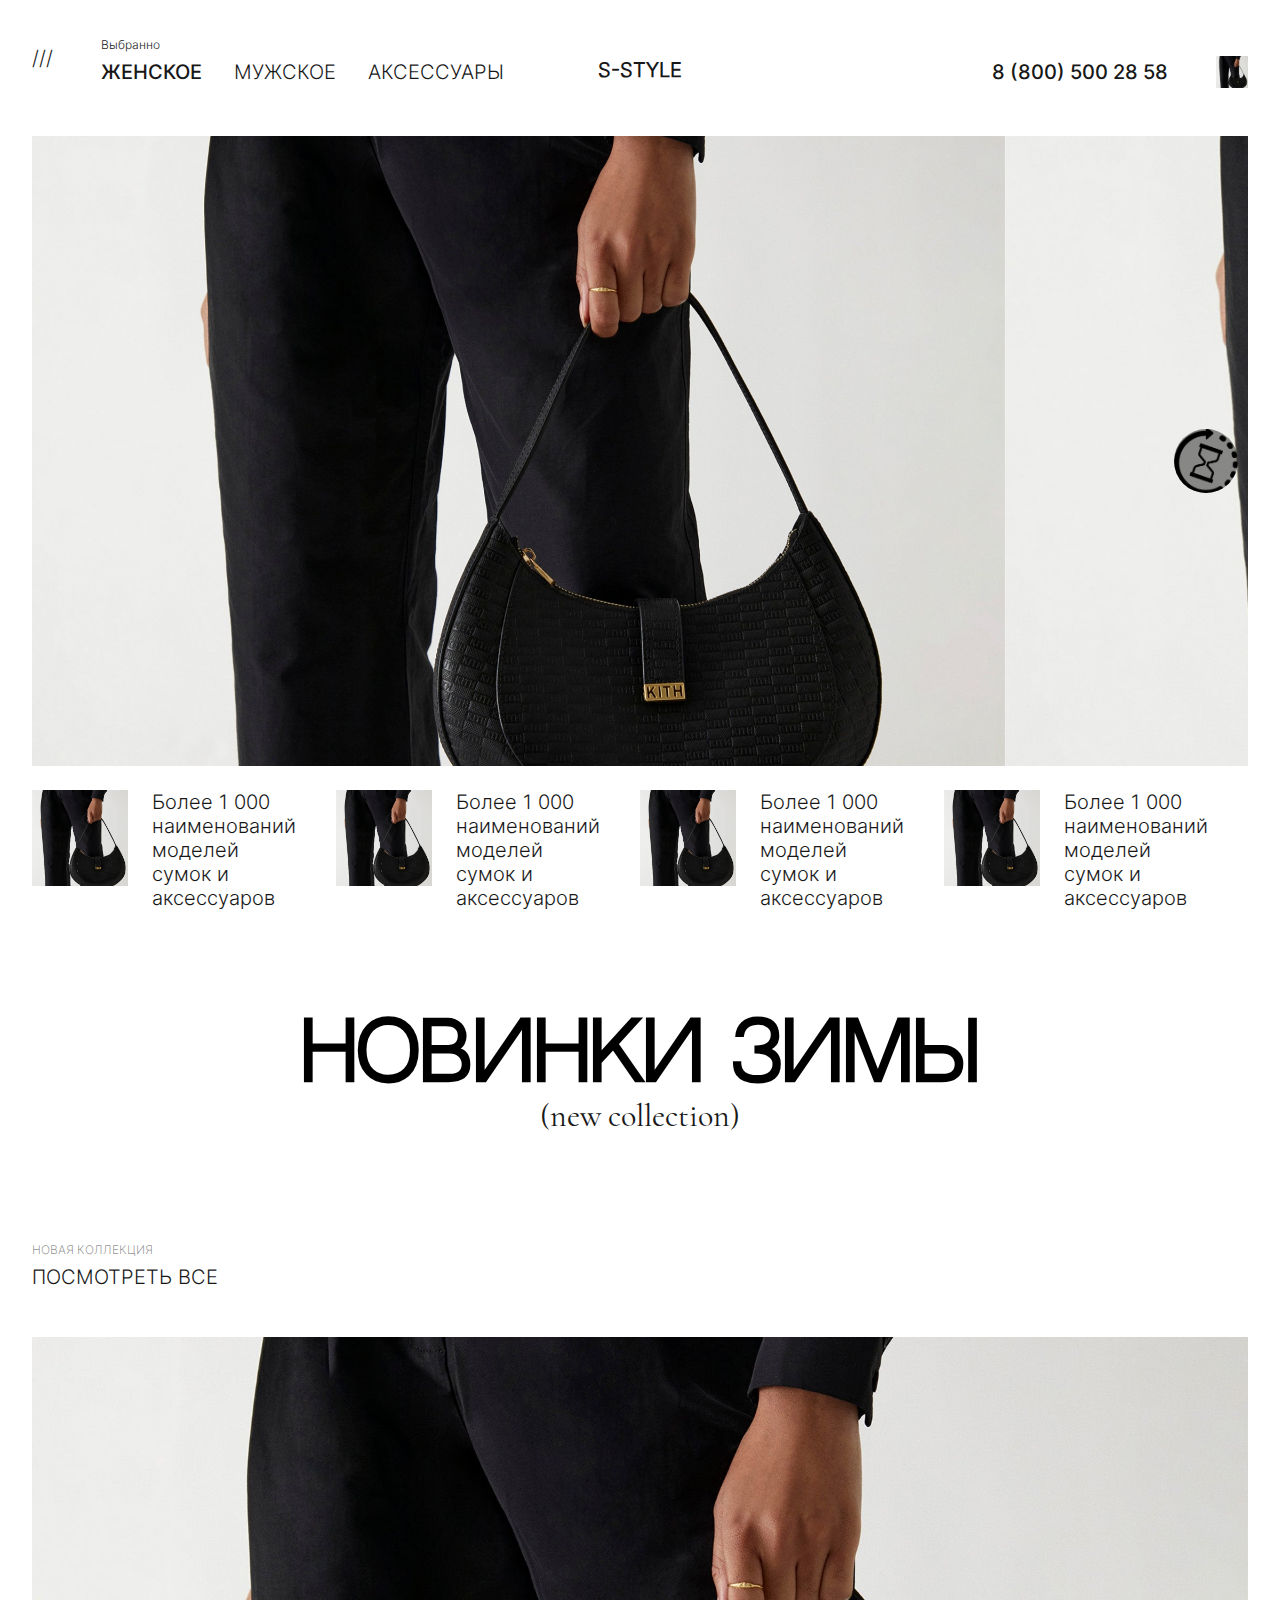
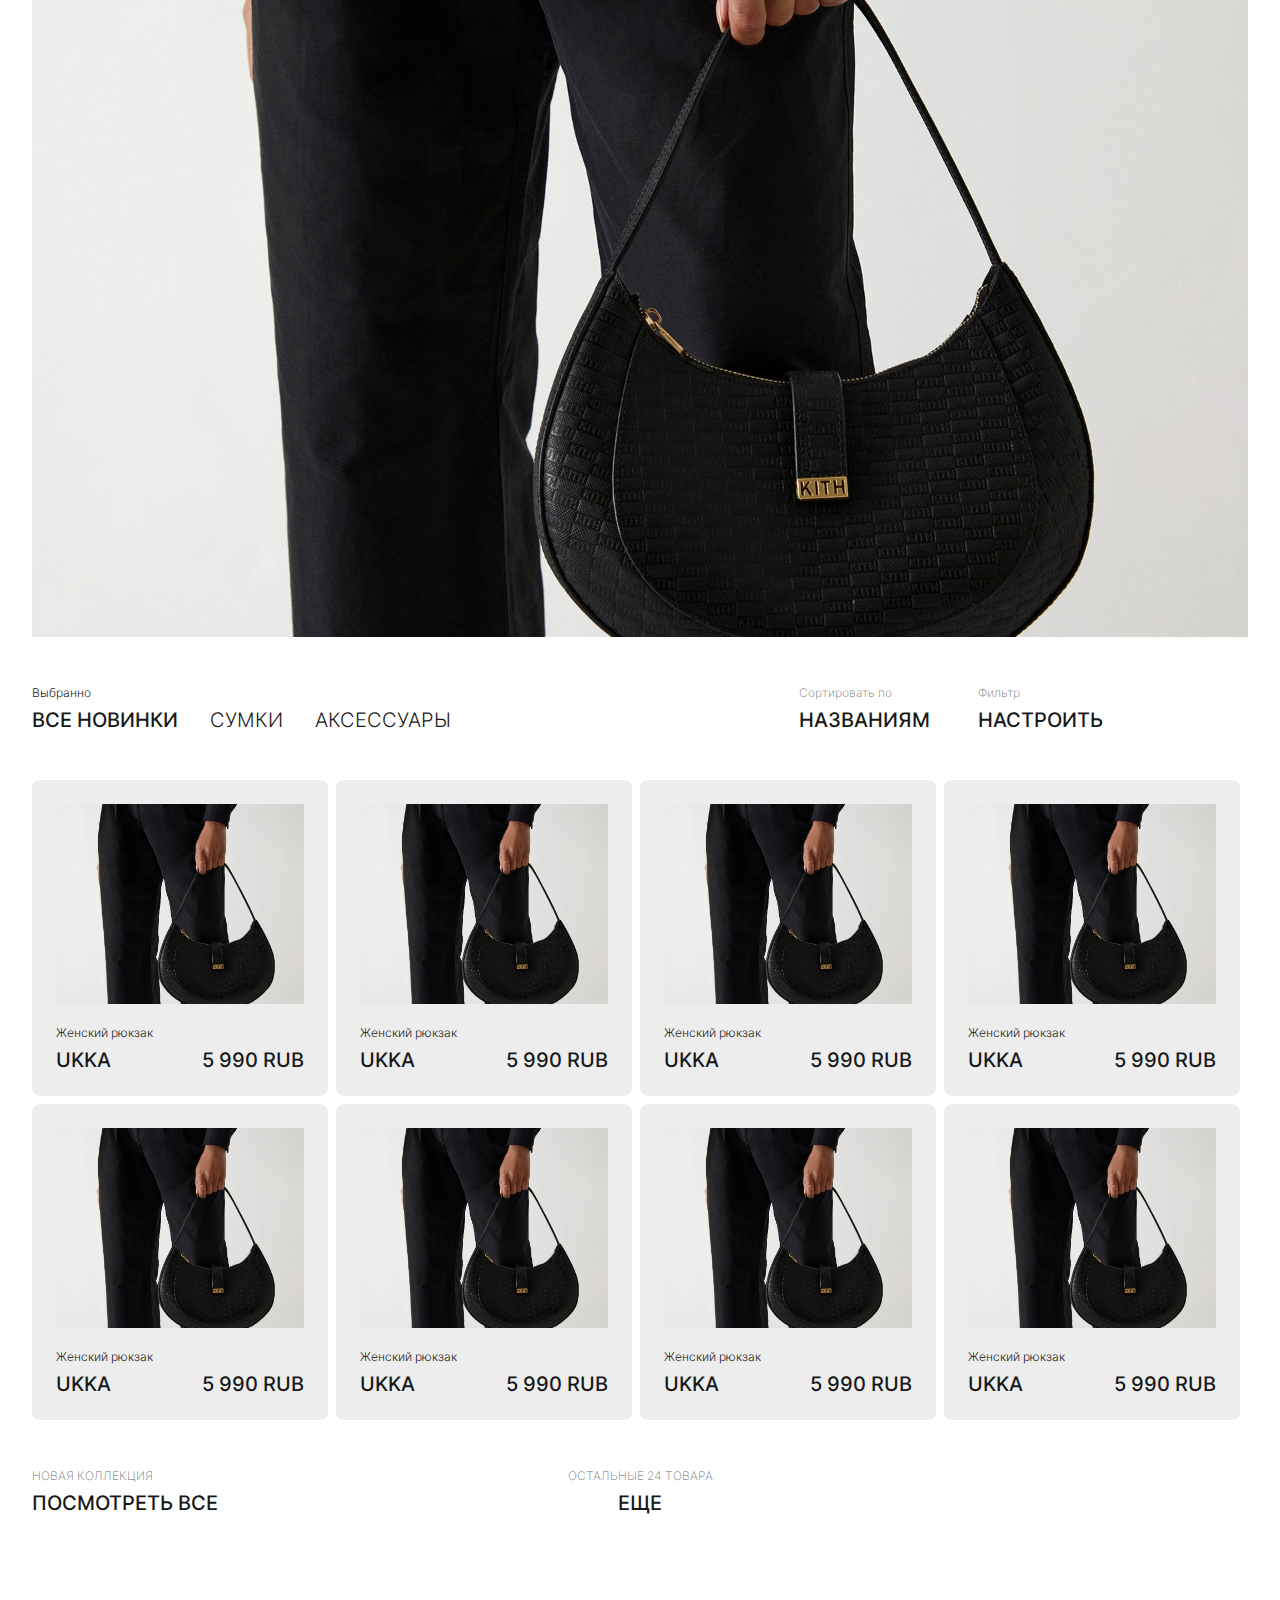
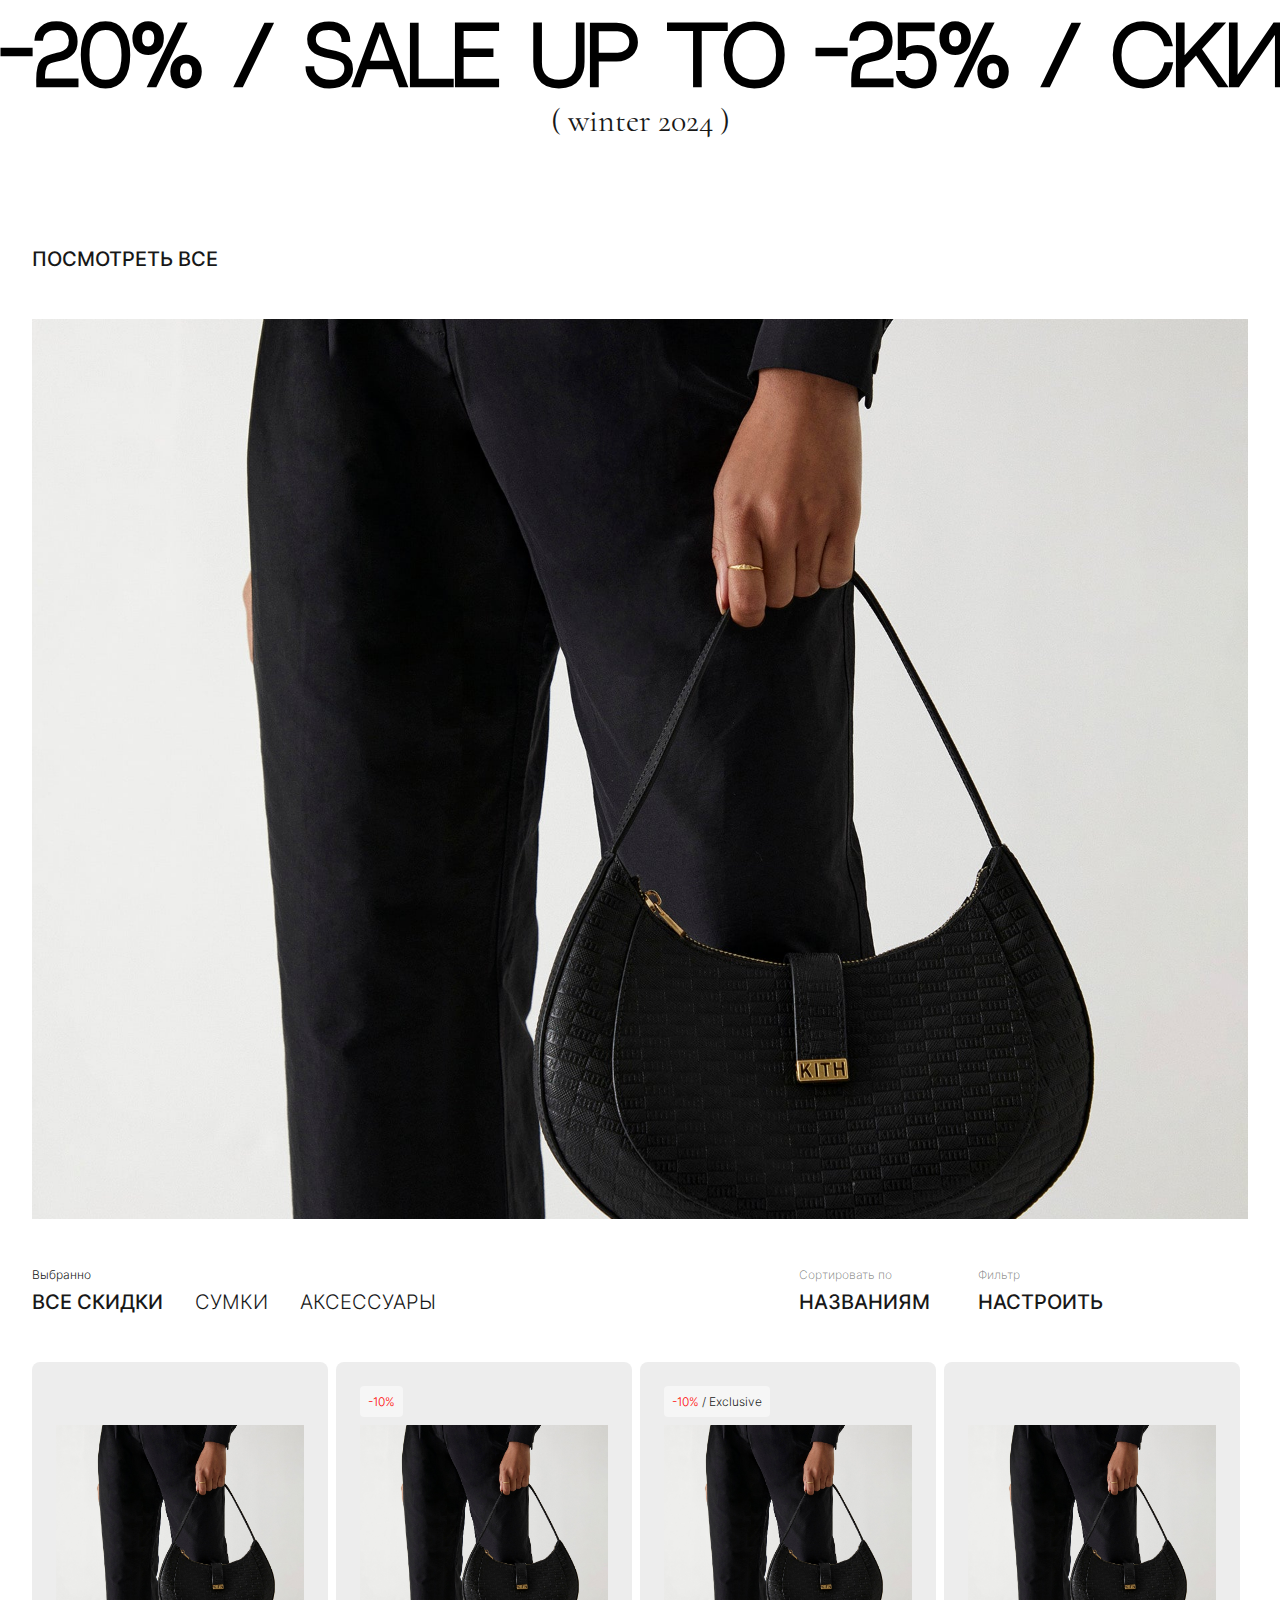
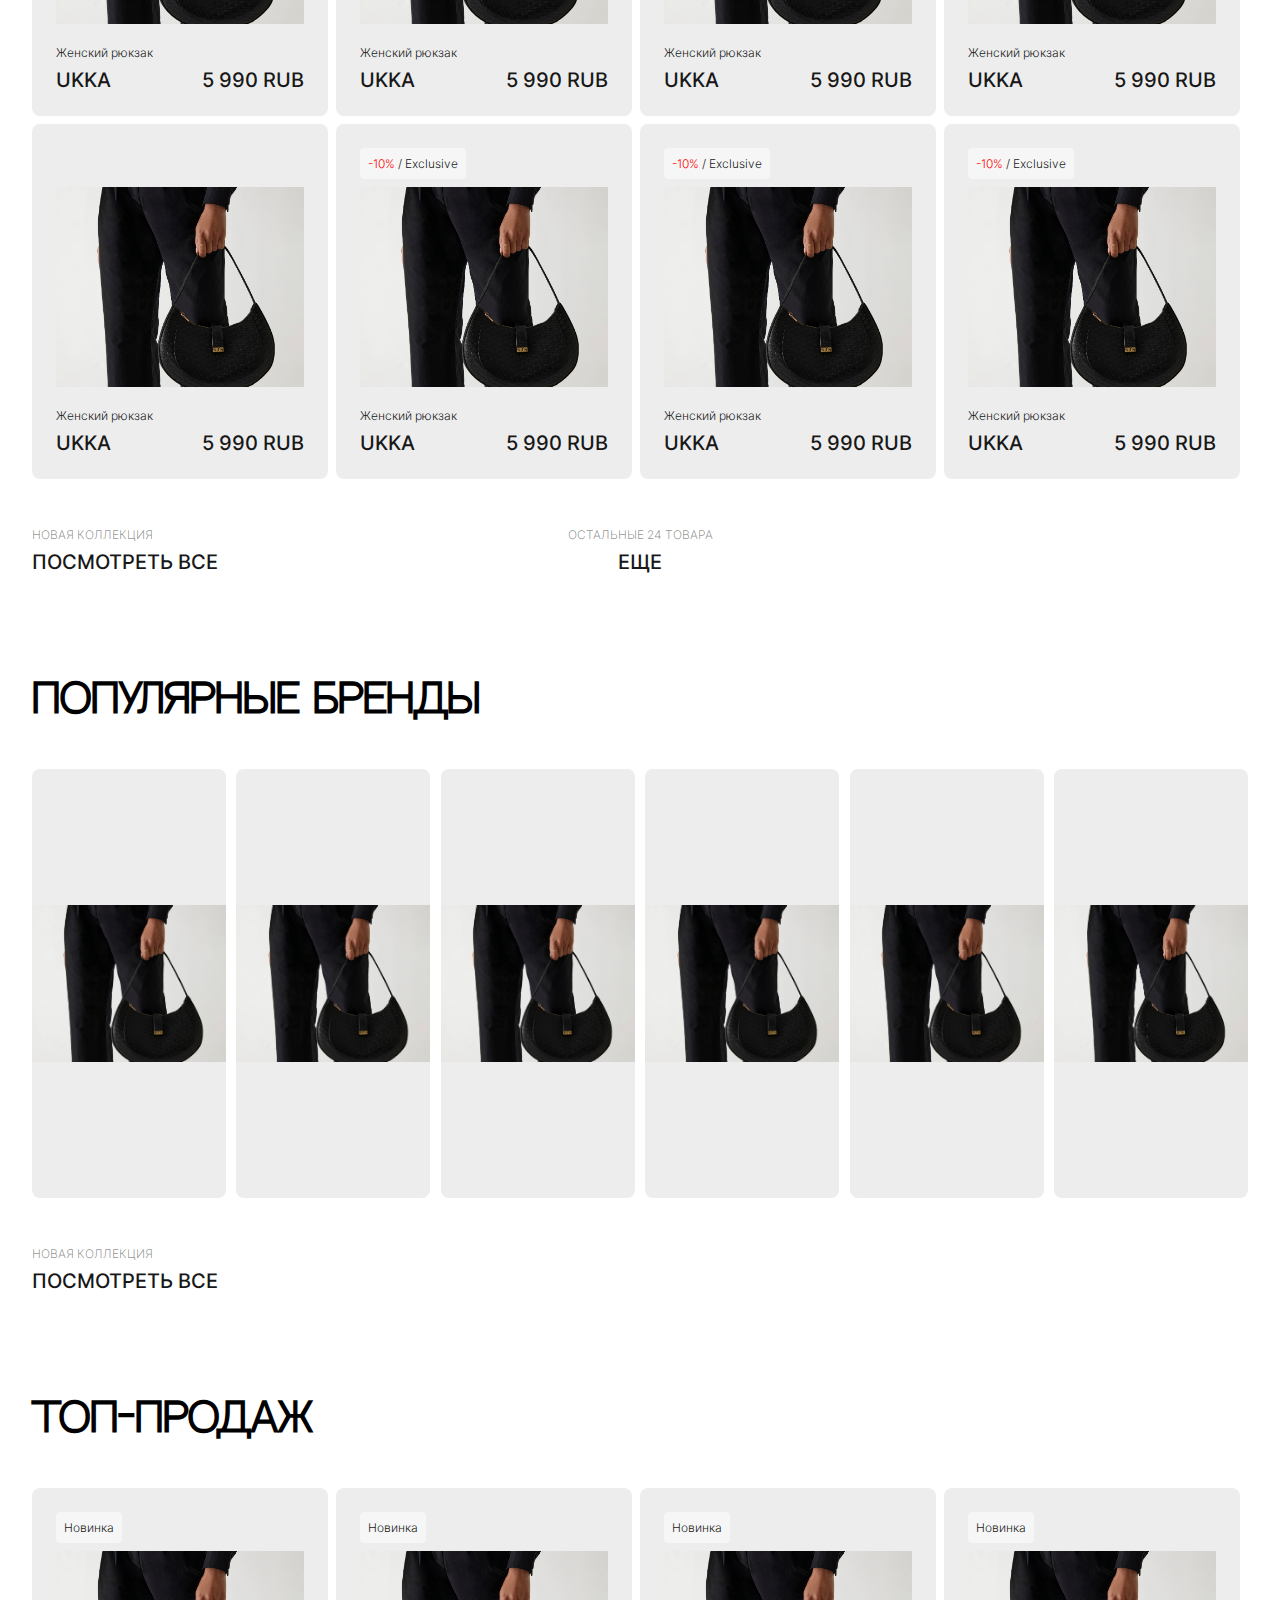
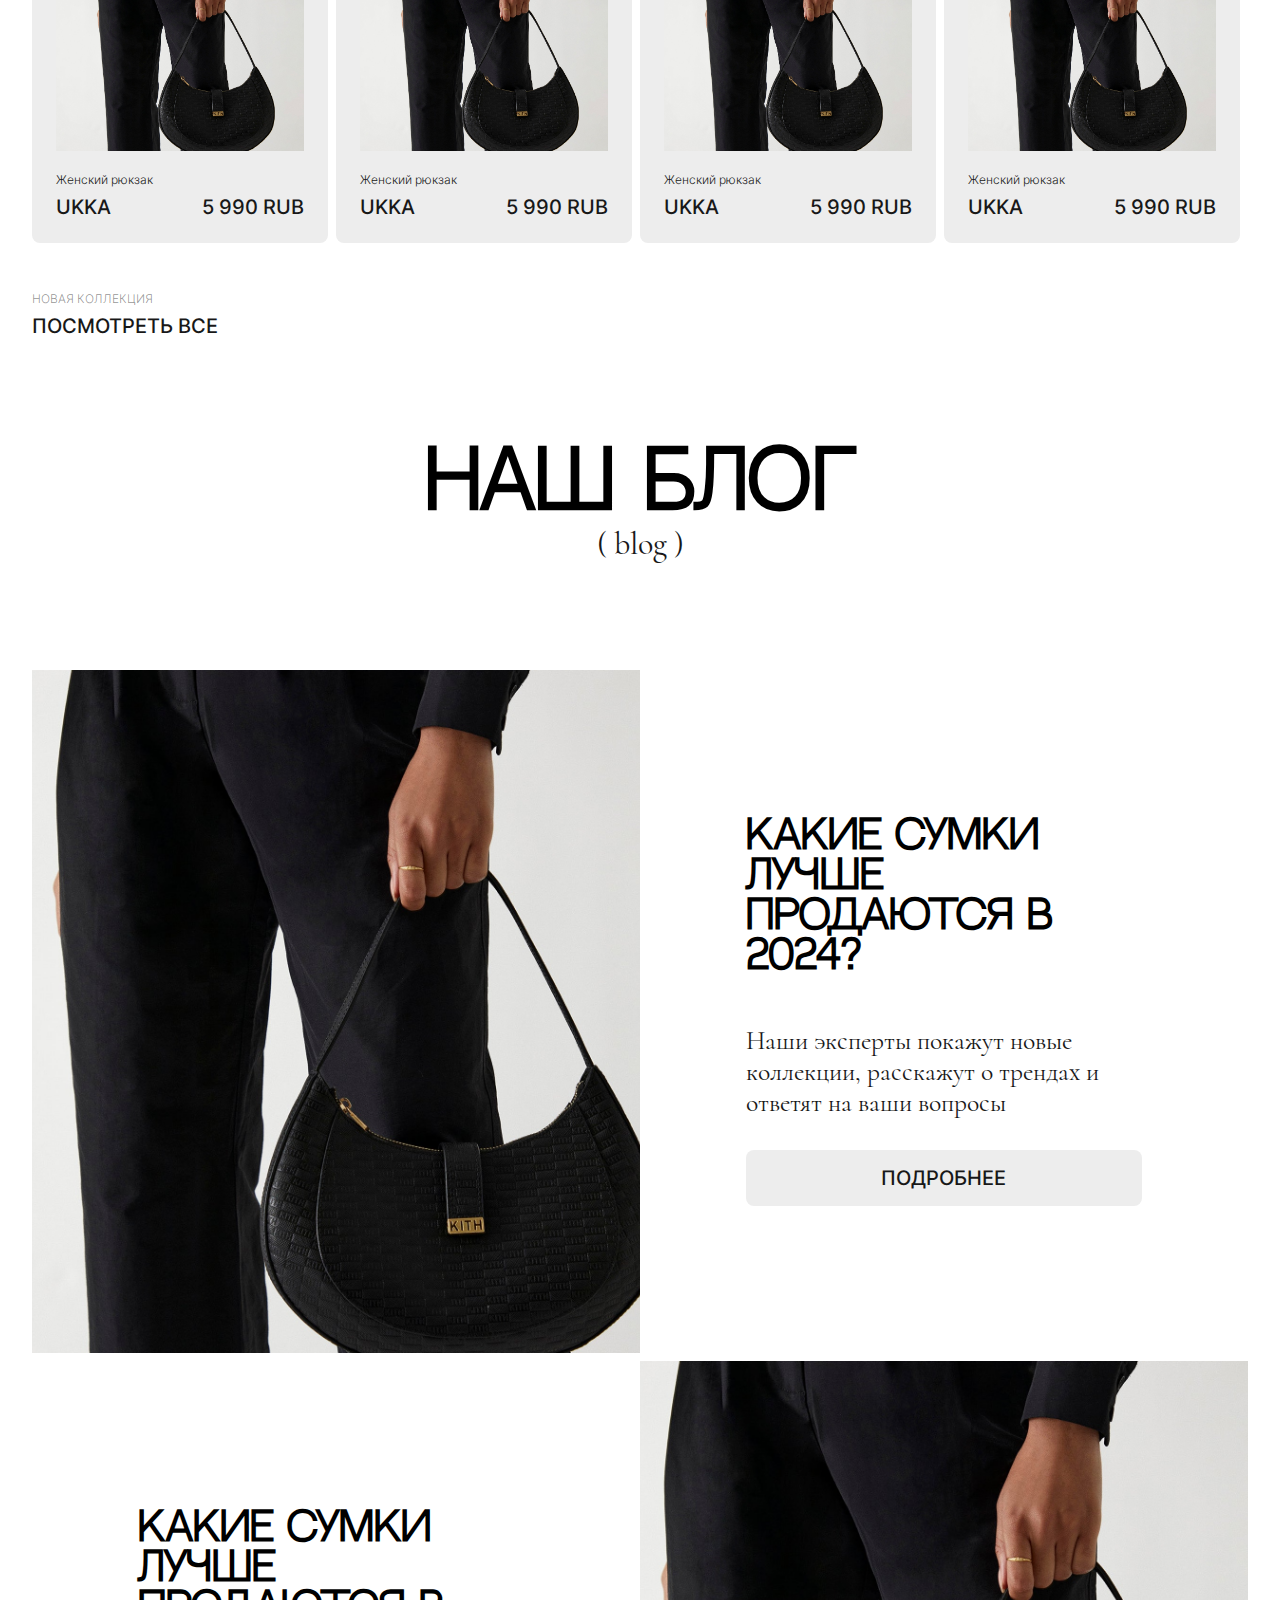
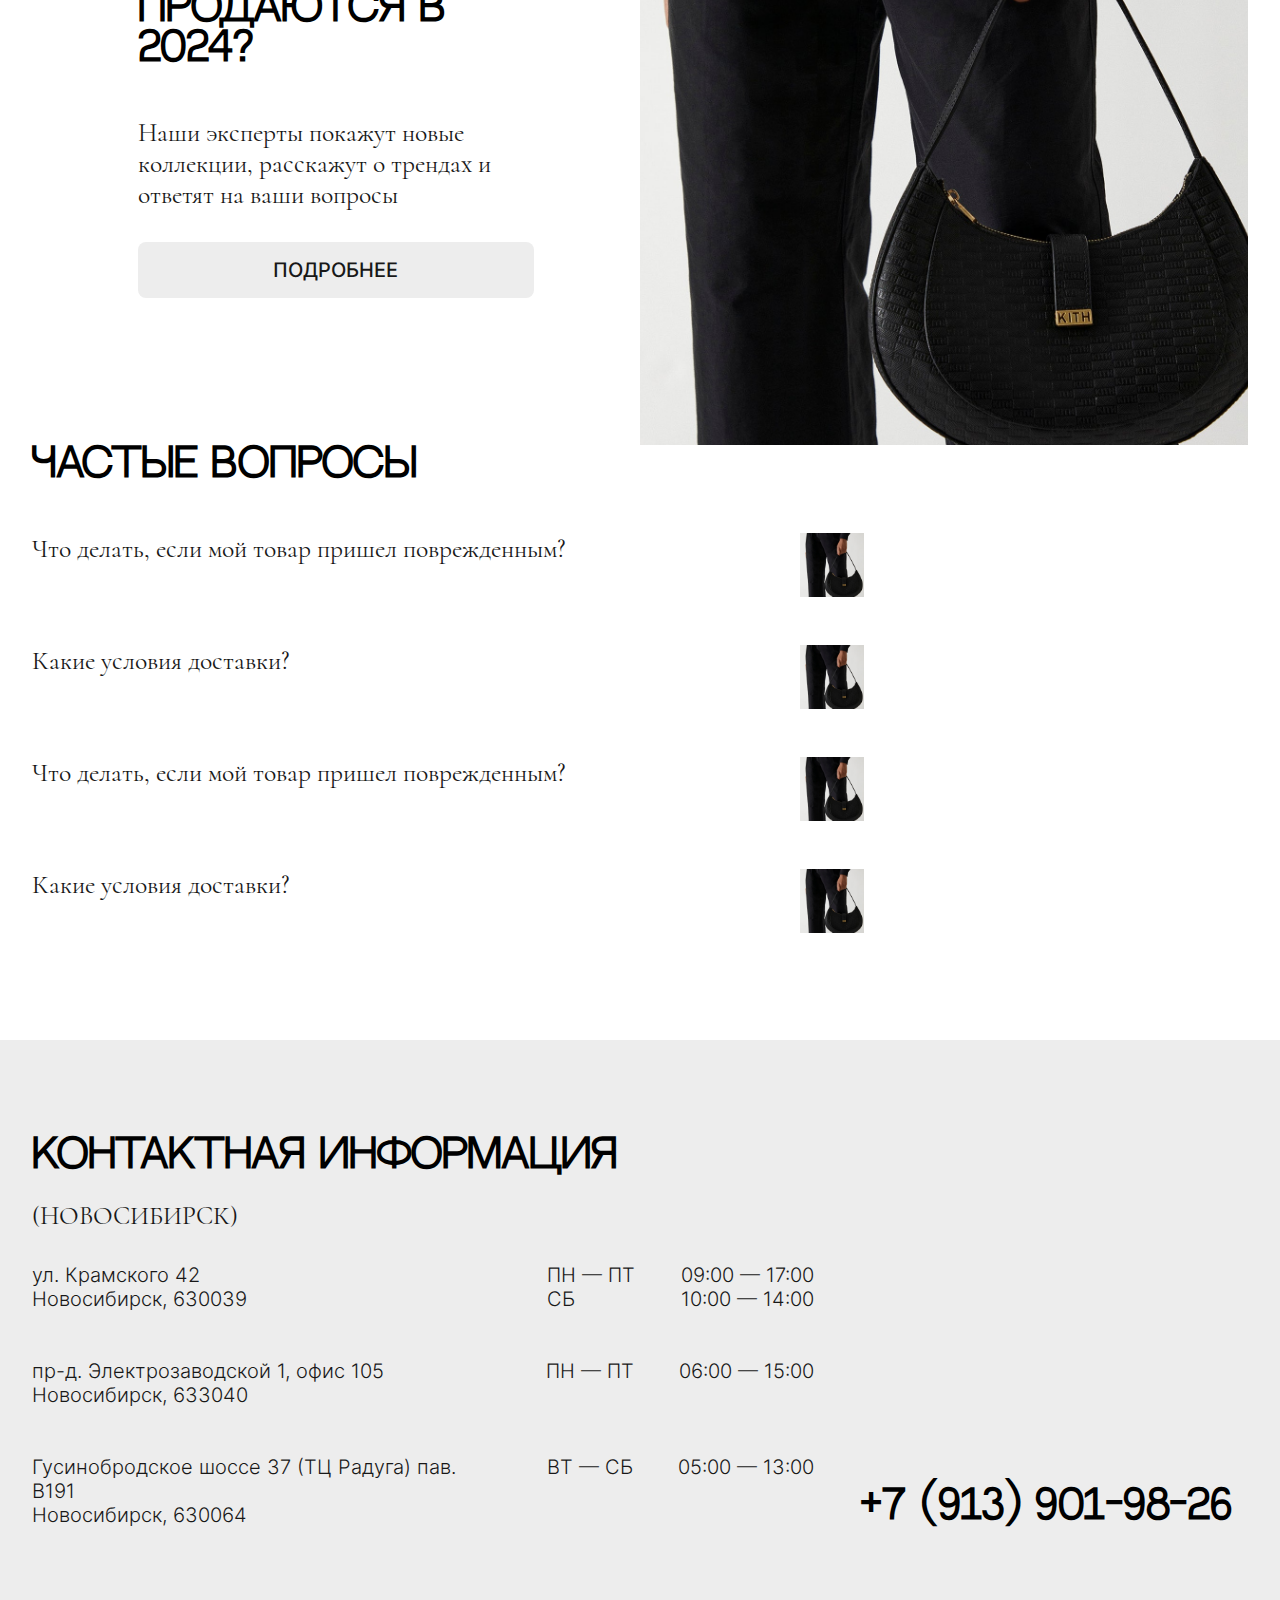
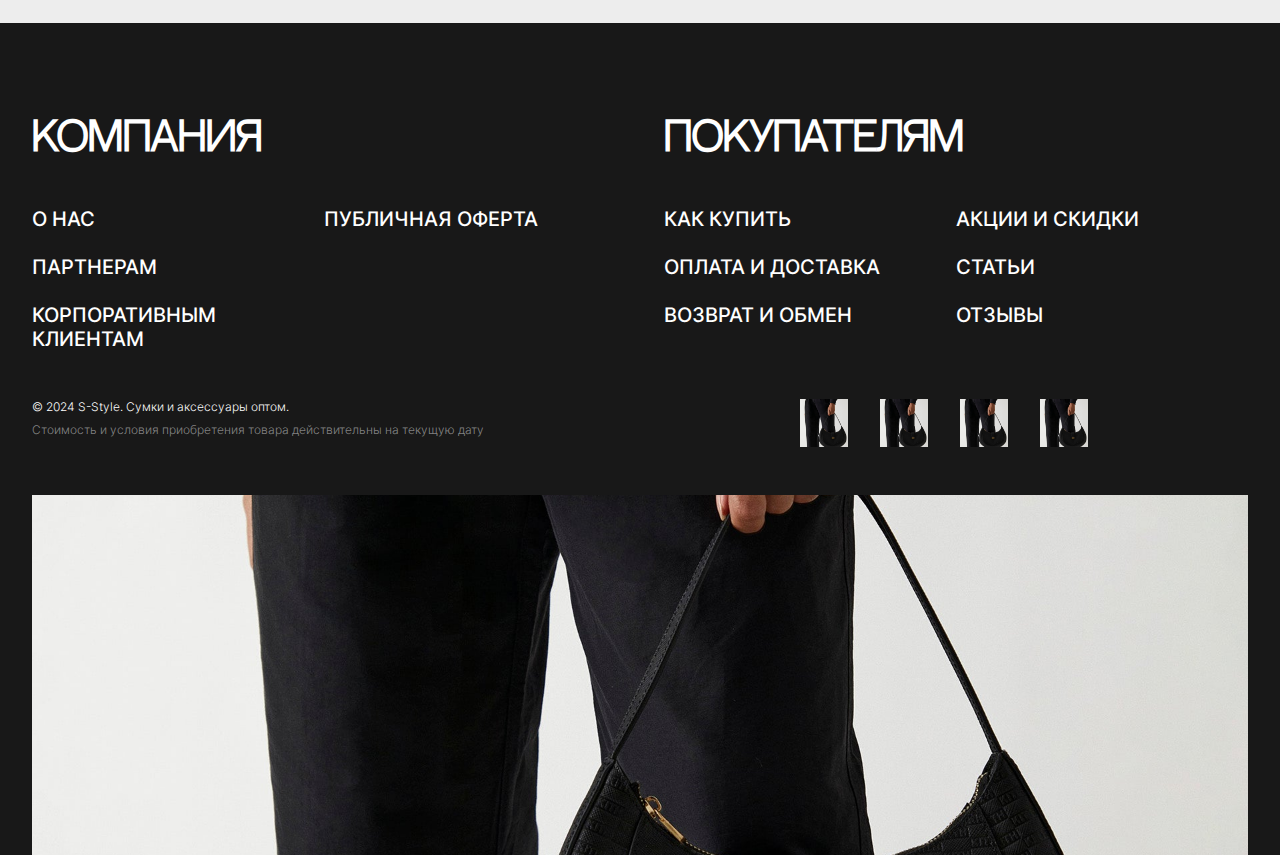
==== index.html @ 977e38b5 "иконка" ====
<!doctype html>
<html class="page">
    <head>
        <meta charset="utf-8" name="viewport" content="width=device-width, initial-scale=1"/>
        <title>S-style</title>
        <link rel="stylesheet" href="https://cdn.jsdelivr.net/npm/swiper@11/swiper-bundle.min.css" />
        <link rel="stylesheet" href="style.css" />
        <link rel="stylesheet" href="style1024.css" />
        <link rel="stylesheet" href="style960.css" />
        <link rel="stylesheet" href="style480.css" />

        <script src="https://cdn.jsdelivr.net/npm/swiper@11/swiper-bundle.min.js"></script>
      
    </head>
    <body>
        <header class="wrapper content"> 
            <div class="flex row-flex header">
                <div class="flex row-flex header-left-box">
                    <div class="flex burger">
                        <p>///</p><!--БУРГЕР-->
                    </div>

                    <ul class="flex row-flex header-nav-box">
                        <li class="flex column-flex header-nav-item ">
                            <p class="special-text">Выбранно</p>
                            <p class="bold-txt">ЖЕНСКОЕ</p>
                        </li>
                        <li class="flex column-flex header-nav-item">
                            <p class="special-text"></p>
                            <p>МУЖСКОЕ</p>
                        </li>
                        <li class="flex column-flex header-nav-item">
                            <p class="special-text"></p>
                            <p>АКСЕССУАРЫ</p>
                        </li>
                    </ul>
                </div>

                <p class="logo-header">S-STYLE</p>
                
                <div class="flex row-flex header-right-box">
                    <a href="#" class="bold-txt">8 (800) 500 28 58</a>
                    <div class="header-search-icon"><img src="img/img.png"></div>
                </div>

                <ul class="flex row-flex header-nav-box-mobile mobile">
                    <li class="flex column-flex header-nav-item-mobile">
                        <p class="special-text">Выбранно</p>
                        <p class="bold-txt">ЖЕНСКОЕ</p>
                    </li>
                    <li class="flex column-flex header-nav-item-mobile">
                        <p class="special-text"></p>
                        <p>МУЖСКОЕ</p>
                    </li>
                    <li class="flex column-flex header-nav-item-mobile">
                        <p class="special-text"></p>
                        <p>АКСЕССУАРЫ</p>
                    </li>
                </ul>
            
            </div>
        </header>

        <main class="wrapper">
            <!--начало секция со свайпером на главной-->
            <section>
                <div class="flex column-flex content">
                    <div class="swiper-main swiper mySwiper">
                        <div class="swiper-wrapper">
                            <div class="swiper-slide"><img src="img/img.png"></div>
                            <div class="swiper-slide"><img src="img/img.png"></div>
                            <div class="swiper-slide"><img src="img/img.png"></div>
                        </div>
                        <div class="swiper-button-next"><img src="img/icon.png"></div>
                        <div class="swiper-button-prev"><img src="img/icon.png"></div>
                    </div>
                    <script src="https://cdn.jsdelivr.net/npm/swiper@11/swiper-bundle.min.js"></script>
                    <script>
                        var swiper = new Swiper(".mySwiper", {
                          navigation: {
                            nextEl: ".swiper-button-next",
                            prevEl: ".swiper-button-prev",
                          },
                        });
                      </script>

                    <ul class="flex row-flex advantage-box">
                        <li class="flex row-flex advantage-item">
                            <div class="advantage-img"><img src="img/img.png"></div>
                            <p>Более 1 000 наименований моделей сумок и аксессуаров</p>
                        </li>
                        <li class="flex row-flex advantage-item">
                            <div class="advantage-img"><img src="img/img.png"></div>
                            <p>Более 1 000 наименований моделей сумок и аксессуаров</p>
                        </li>
                        <li class="flex row-flex advantage-item">
                            <div class="advantage-img"><img src="img/img.png"></div>
                            <p>Более 1 000 наименований моделей сумок и аксессуаров</p>
                        </li>
                        <li class="flex row-flex advantage-item">
                            <div class="advantage-img"><img src="img/img.png"></div>
                            <p>Более 1 000 наименований моделей сумок и аксессуаров</p>
                        </li>
                    </ul>
                </div>
            </section>
            <!--конец секция со свайпером на главной-->   

            <!--начало ЗАГАЛОВОК-->   
            <section>
                <div class="flex column-flex title content">
                    <h1>НОВИНКИ ЗИМЫ</h1>
                    <p class="sub-h1">(new collection)</p>
                </div>
            </section>
            <!--конец ЗАГАЛОВОК-->   

            <!--начало Каталог главная-->   
            <section>
                <div class="flex column-flex content">
                    <div class="flex column-flex catalog-big-image-box">
                        <div class="flex column-flex">
                            <p class="special-text gray-txt">НОВАЯ КОЛЛЕКЦИЯ</p>
                            <p>ПОСМОТРЕТЬ ВСЕ</p>
                        </div>
                        <div class="catalog-big-image"><img src="img/img.png"></div>
                    </div>

                    <div class="flex row-flex catalog-filter-box">
                        <ul class="flex row-flex catalog-filter-left-box">
                            <li class="flex column-flex catalog-filter-item">
                                <p class="special-text">Выбранно</p>
                                <p class="bold-txt">ВСЕ НОВИНКИ</p>
                            </li>
                            <li class="flex column-flex catalog-filter-item">
                                <p class="special-text"></p>
                                <p>СУМКИ</p>
                            </li>
                            <li class="flex column-flex catalog-filter-item">
                                <p class="special-text"></p>
                                <p>АКСЕССУАРЫ</p>
                            </li>
                        </ul>

                        <ul class="flex row-flex catalog-filter-right-box">
                            <li class="flex column-flex catalog-filter-item">
                                <p class="special-text gray-txt">Сортировать по</p>
                                <p class="bold-txt">НАЗВАНИЯМ</p>
                            </li>
                            <li class="flex column-flex catalog-filter-item">
                                <p class="special-text gray-txt">Фильтр</p>
                                <p class="bold-txt">НАСТРОИТЬ</p>
                            </li>
                        </ul>
                    </div>
                
                    <ul class="flex row-flex product-box">
                        <li class="flex column-flex product-item">
                            <div class="product-img"><img src="img/img.png"></div>
                            <p class="special-text">Женский рюкзак</p>
                            <div class="flex row-flex product-name-price">
                                <p class="bold-txt">UKKA</p>
                                <p class="bold-txt">5 990 RUB</p>
                            </div>
                        </li>
                        <li class="flex column-flex product-item">
                            <div class="product-img"><img src="img/img.png"></div>
                            <p class="special-text">Женский рюкзак</p>
                            <div class="flex row-flex product-name-price">
                                <p class="bold-txt">UKKA</p>
                                <p class="bold-txt">5 990 RUB</p>
                            </div>
                        </li>
                        <li class="flex column-flex product-item">
                            <div class="product-img"><img src="img/img.png"></div>
                            <p class="special-text">Женский рюкзак</p>
                            <div class="flex row-flex product-name-price">
                                <p class="bold-txt">UKKA</p>
                                <p class="bold-txt">5 990 RUB</p>
                            </div>
                        </li>
                        <li class="flex column-flex product-item">
                            <div class="product-img"><img src="img/img.png"></div>
                            <p class="special-text">Женский рюкзак</p>
                            <div class="flex row-flex product-name-price">
                                <p class="bold-txt">UKKA</p>
                                <p class="bold-txt">5 990 RUB</p>
                            </div>
                        </li>
                        <li class="flex column-flex product-item">
                            <div class="product-img"><img src="img/img.png"></div>
                            <p class="special-text">Женский рюкзак</p>
                            <div class="flex row-flex product-name-price">
                                <p class="bold-txt">UKKA</p>
                                <p class="bold-txt">5 990 RUB</p>
                            </div>
                        </li>
                        <li class="flex column-flex product-item">
                            <div class="product-img"><img src="img/img.png"></div>
                            <p class="special-text">Женский рюкзак</p>
                            <div class="flex row-flex product-name-price">
                                <p class="bold-txt">UKKA</p>
                                <p class="bold-txt">5 990 RUB</p>
                            </div>
                        </li>
                        <li class="flex column-flex product-item">
                            <div class="product-img"><img src="img/img.png"></div>
                            <p class="special-text">Женский рюкзак</p>
                            <div class="flex row-flex product-name-price">
                                <p class="bold-txt">UKKA</p>
                                <p class="bold-txt">5 990 RUB</p>
                            </div>
                        </li>
                        <li class="flex column-flex product-item">
                            <div class="product-img"><img src="img/img.png"></div>
                            <p class="special-text">Женский рюкзак</p>
                            <div class="flex row-flex product-name-price">
                                <p class="bold-txt">UKKA</p>
                                <p class="bold-txt">5 990 RUB</p>
                            </div>
                        </li>
                    </ul>
                    
                    <div class="flex row-flex product-add-box">
                        <div class="flex column-flex">
                            <p class="special-text gray-txt">НОВАЯ КОЛЛЕКЦИЯ</p>
                            <p class="bold-txt">ПОСМОТРЕТЬ ВСЕ</p>
                        </div>

                        <div class="flex column-flex product-add-center">
                            <p class="special-text gray-txt">ОСТАЛЬНЫЕ 24 ТОВАРА</p>
                            <p class="bold-txt">ЕЩЕ</p>
                        </div>
                    </div>
                </div>
            </section>
            <!--конец Каталог главная-->   

            <!--начало Бегущая строка-->   
            <section>     
                <div class="title content">
                    <h1 class="run-line">-20% / Sale up to <span>-25% <span>/ Скидки-20% </h1>
                    <p class="sub-h1">( winter 2024 )</p>
                </div>
            </section>
            <!--конец Бегущая строка-->   

            <!--начало Каталог главная второй-->   
            <section>
                <div class="flex column-flex content">
                    <div class="flex column-flex catalog-big-image-box">
                        <p class="bold-txt">ПОСМОТРЕТЬ ВСЕ</p>
                        <div class="catalog-big-image"><img src="img/img.png"></div>
                    </div>

                    <div class="flex row-flex catalog-filter-box">
                        <ul class="flex row-flex catalog-filter-left-box">
                            <li class="flex column-flex catalog-filter-item">
                                <p class="special-text">Выбранно</p>
                                <p class="bold-txt">ВСЕ СКИДКИ</p>
                            </li>
                            <li class="flex column-flex catalog-filter-item">
                                <p class="special-text"></p>
                                <p>СУМКИ</p>
                            </li>
                            <li class="flex column-flex catalog-filter-item">
                                <p class="special-text"></p>
                                <p>АКСЕССУАРЫ</p>
                            </li>
                        </ul>

                        <ul class="flex row-flex catalog-filter-right-box">
                            <li class="flex column-flex catalog-filter-item">
                                <p class="special-text gray-txt">Сортировать по</p>
                                <p class="bold-txt">НАЗВАНИЯМ</p>
                            </li>
                            <li class="flex column-flex catalog-filter-item">
                                <p class="special-text gray-txt">Фильтр</p>
                                <p class="bold-txt">НАСТРОИТЬ</p>
                            </li>
                        </ul>
                    </div>
                
                    <ul class="flex row-flex product-box">
                        <li class="flex column-flex product-item">
                            <div class="product-img"><img src="img/img.png"></div>
                            <p class="special-text">Женский рюкзак</p>
                            <div class="flex row-flex product-name-price">
                                <p class="bold-txt">UKKA</p>
                                <p class="bold-txt">5 990 RUB</p>
                            </div>
                        </li>
                        <li class="flex column-flex product-item">
                            <p class="special-text sale-box"><span>-10%</span></p>
                            <div class="product-img"><img src="img/img.png"></div>
                            <p class="special-text">Женский рюкзак</p>
                            <div class="flex row-flex product-name-price">
                                <p class="bold-txt">UKKA</p>
                                <p class="bold-txt">5 990 RUB</p>
                            </div>
                        </li>
                        <li class="flex column-flex product-item">
                            <p class="special-text sale-box"><span>-10%</span> / Exclusive</p>
                            <div class="product-img"><img src="img/img.png"></div>
                            <p class="special-text">Женский рюкзак</p>
                            <div class="flex row-flex product-name-price">
                                <p class="bold-txt">UKKA</p>
                                <p class="bold-txt">5 990 RUB</p>
                            </div>
                        </li>
                        <li class="flex column-flex product-item">
                            <div class="product-img"><img src="img/img.png"></div>
                            <p class="special-text">Женский рюкзак</p>
                            <div class="flex row-flex product-name-price">
                                <p class="bold-txt">UKKA</p>
                                <p class="bold-txt">5 990 RUB</p>
                            </div>
                        </li>
                        <li class="flex column-flex product-item">
                            <div class="product-img"><img src="img/img.png"></div>
                            <p class="special-text">Женский рюкзак</p>
                            <div class="flex row-flex product-name-price">
                                <p class="bold-txt">UKKA</p>
                                <p class="bold-txt">5 990 RUB</p>
                            </div>
                        </li>
                        <li class="flex column-flex product-item">
                            <p class="special-text sale-box"><span>-10%</span> / Exclusive</p>
                            <div class="product-img"><img src="img/img.png"></div>
                            <p class="special-text">Женский рюкзак</p>
                            <div class="flex row-flex product-name-price">
                                <p class="bold-txt">UKKA</p>
                                <p class="bold-txt">5 990 RUB</p>
                            </div>
                        </li>
                        <li class="flex column-flex product-item">
                            <p class="special-text sale-box"><span>-10%</span> / Exclusive</p>
                            <div class="product-img"><img src="img/img.png"></div>
                            <p class="special-text">Женский рюкзак</p>
                            <div class="flex row-flex product-name-price">
                                <p class="bold-txt">UKKA</p>
                                <p class="bold-txt">5 990 RUB</p>
                            </div>
                        </li>
                        <li class="flex column-flex product-item">
                            <p class="special-text sale-box"><span>-10%</span> / Exclusive</p>
                            <div class="product-img"><img src="img/img.png"></div>
                            <p class="special-text">Женский рюкзак</p>
                            <div class="flex row-flex product-name-price">
                                <p class="bold-txt">UKKA</p>
                                <p class="bold-txt">5 990 RUB</p>
                            </div>
                        </li>
                    </ul>
                    
                    <div class="flex row-flex product-add-box">
                        <div class="flex column-flex">
                            <p class="special-text gray-txt">НОВАЯ КОЛЛЕКЦИЯ</p>
                            <p class="bold-txt">ПОСМОТРЕТЬ ВСЕ</p>
                        </div>

                        <div class="flex column-flex product-add-center">
                            <p class="special-text gray-txt">ОСТАЛЬНЫЕ 24 ТОВАРА</p>
                            <p class="bold-txt">ЕЩЕ</p>
                        </div>
                    </div>
                </div>
            </section>
            <!--конец Каталог главная второй-->
            
            <!--начало популярные бренды-->           
            <section>
                <div class="flex column-flex content">
                    <h2>ПОПУЛЯРНЫЕ БРЕНДЫ</h2>
                    <ul class="flex row-flex popular-brands-box">
                        <li class="popular-brands-item">
                            <img src="img/img.png">
                        </li>
                        <li class="popular-brands-item">
                            <img src="img/img.png">
                        </li>
                        <li class="popular-brands-item">
                            <img src="img/img.png">
                        </li>
                        <li class="popular-brands-item">
                            <img src="img/img.png">
                        </li>
                        <li class="popular-brands-item">
                            <img src="img/img.png">
                        </li>
                        <li class="popular-brands-item">
                            <img src="img/img.png">
                        </li>
                    </ul>

                    <div class="swiper miniSwiper popular-brands-box mini-swiper-mobile">
                        <div class="swiper-wrapper">
                            <div class="swiper-slide popular-brands-item">
                                <img src="img/img.png">
                            </div>
                            <div class="swiper-slide popular-brands-item">
                                <img src="img/img.png">
                            </div>
                            <div class="swiper-slide popular-brands-item">
                                <img src="img/img.png">
                            </div>
                            <div class="swiper-slide popular-brands-item">
                                <img src="img/img.png">
                            </div>
                            <div class="swiper-slide popular-brands-item">
                                <img src="img/img.png">
                            </div>
                            <div class="swiper-slide popular-brands-item">
                                <img src="img/img.png">
                            </div>
                        </div>
                    </div>
                    <div class="flex column-flex">
                        <p class="special-text gray-txt">НОВАЯ КОЛЛЕКЦИЯ</p>
                        <p class="bold-txt">ПОСМОТРЕТЬ ВСЕ</p>
                    </div>
                </div>
            </section>
            <!--конец популярные бренды-->
            
            <!--начало топ продаж-->           
            <section>
                <div class="content">
                    <h2>ТОП-ПРОДАЖ</h2>
                    <ul class="flex row-flex product-box product-box-slider">
                        <li class="flex column-flex product-item">
                            <p class="special-text sale-box">Новинка</p>
                            <div class="product-img"><img src="img/img.png"></div>
                            <p class="special-text">Женский рюкзак</p>
                            <div class="flex row-flex product-name-price">
                                <p class="bold-txt">UKKA</p>
                                <p class="bold-txt">5 990 RUB</p>
                            </div>
                        </li>
                        <li class="flex column-flex product-item">
                            <p class="special-text sale-box">Новинка</p>
                            <div class="product-img"><img src="img/img.png"></div>
                            <p class="special-text">Женский рюкзак</p>
                            <div class="flex row-flex product-name-price">
                                <p class="bold-txt">UKKA</p>
                                <p class="bold-txt">5 990 RUB</p>
                            </div>
                        </li>
                        <li class="flex column-flex product-item">
                            <p class="special-text sale-box">Новинка</p>
                            <div class="product-img"><img src="img/img.png"></div>
                            <p class="special-text">Женский рюкзак</p>
                            <div class="flex row-flex product-name-price">
                                <p class="bold-txt">UKKA</p>
                                <p class="bold-txt">5 990 RUB</p>
                            </div>
                        </li>
                        <li class="flex column-flex product-item">
                            <p class="special-text sale-box">Новинка</p>
                            <div class="product-img"><img src="img/img.png"></div>
                            <p class="special-text">Женский рюкзак</p>
                            <div class="flex row-flex product-name-price">
                                <p class="bold-txt">UKKA</p>
                                <p class="bold-txt">5 990 RUB</p>
                            </div>
                        </li>
                    </ul>

                    <div class="swiper miniSwiper mini-swiper-mobile">
                        <div class="swiper-wrapper product-box">
                            <div class="swiper-slide flex column-flex product-item">
                                <p class="special-text sale-box">Новинка</p>
                                <div class="product-img"><img src="img/img.png"></div>
                                <p class="special-text">Женский рюкзак</p>
                                <div class="flex row-flex product-name-price">
                                    <p class="bold-txt">UKKA</p>
                                    <p class="bold-txt">5 990 RUB</p>
                                </div>
                            </div>
                            <div class="swiper-slide flex column-flex product-item">
                                <p class="special-text sale-box">Новинка</p>
                                <div class="product-img"><img src="img/img.png"></div>
                                <p class="special-text">Женский рюкзак</p>
                                <div class="flex row-flex product-name-price">
                                    <p class="bold-txt">UKKA</p>
                                    <p class="bold-txt">5 990 RUB</p>
                                </div>
                            </div>
                            <div class="swiper-slide flex column-flex product-item">
                                <p class="special-text sale-box">Новинка</p>
                                <div class="product-img"><img src="img/img.png"></div>
                                <p class="special-text">Женский рюкзак</p>
                                <div class="flex row-flex product-name-price">
                                    <p class="bold-txt">UKKA</p>
                                    <p class="bold-txt">5 990 RUB</p>
                                </div>
                            </div>
                            <div class="swiper-slide flex column-flex product-item">
                                <p class="special-text sale-box">Новинка</p>
                                <div class="product-img"><img src="img/img.png"></div>
                                <p class="special-text">Женский рюкзак</p>
                                <div class="flex row-flex product-name-price">
                                    <p class="bold-txt">UKKA</p>
                                    <p class="bold-txt">5 990 RUB</p>
                                </div>
                            </div>
                        </div>
                    </div>
                    <div class="flex column-flex">
                        <p class="special-text gray-txt">НОВАЯ КОЛЛЕКЦИЯ</p>
                        <p class="bold-txt">ПОСМОТРЕТЬ ВСЕ</p>
                    </div>
                </div>
            </section>
            <!--конец популярные бренды-->

            <!--начало Бегущая строка-->   
            <section>        
                <div class="flex column-flex title content">
                    <h1>Наш блог</h1>
                    <p class="sub-h1">( blog )</p>
                </div>           
            </section>
            <!--конец Бегущая строка-->
            
            <!--начало 2 сатьи-->   
            <section class="content">
                <div class="flex column-flex blog-box">
                    <div class="flex row-flex blog-item">
                        <div class="blog-img"><img src="img/img.png"></div>
                        <div class="flex column-flex blog-text">
                            <h2>Какие сумки лучше продаются в 2024?</h2>
                            <div class="blog-img mobile"><img src="img/img.png"></div>
                            <p class="sub-h2">Наши эксперты покажут новые коллекции, расскажут о трендах и ответят на ваши вопросы</p>
                            <a class="btn-gray" href="#">ПОДРОБНЕЕ</a>
                        </div>
                    </div>

                    <div class="flex row-flex blog-item">
                        <div class="flex column-flex blog-text">
                            <h2>Какие сумки лучше продаются в 2024?</h2>
                            <div class="blog-img mobile"><img src="img/img.png"></div>
                            <p class="sub-h2">Наши эксперты покажут новые коллекции, расскажут о трендах и ответят на ваши вопросы</p>
                            <a class="btn-gray" href="#">ПОДРОБНЕЕ</a>
                        </div>
                        <div class="blog-img"><img src="img/img.png"></div>
                    </div>
                </div>
            </section>
            <!--конец 2 сатьи-->   
    
            <!--начало частые вопросы-->   
            <section>
                <div class="flex column-flex content">
                    <h2>ЧАСТЫЕ ВОПРОСЫ</h2>
                    <div class="flex column-flex questions-box">
                        <details class="flex column-flex">
                            <summary class="flex row-flex questions-item">                                 
                                <p class="sub-h2">Что делать, если мой товар пришел поврежденным?</p>
                                <div class="plus-icon"><img src="img/img.png"></div>
                            </summary>
                            <p>ТУТ БУДЕТ ТЕКСТ</p>
                        </details>
                        <details class="flex column-flex">
                            <summary class="flex row-flex questions-item">                                 
                                <p class="sub-h2">Какие условия доставки?</p>
                                <div class="plus-icon"><img src="img/img.png"></div>
                            </summary>
                            <p>ТУТ БУДЕТ ТЕКСТ</p>
                        </details>         
                        <details class="flex column-flex">
                            <summary class="flex row-flex questions-item">                                 
                                <p class="sub-h2">Что делать, если мой товар пришел поврежденным?</p>
                                <div class="plus-icon"><img src="img/img.png"></div>
                            </summary>
                            <p>ТУТ БУДЕТ ТЕКСТ</p>
                        </details>
                        <details class="flex column-flex">
                            <summary class="flex row-flex questions-item">                                 
                                <p class="sub-h2">Какие условия доставки?</p>
                                <div class="plus-icon"><img src="img/img.png"></div>
                            </summary>
                            <p>ТУТ БУДЕТ ТЕКСТ</p>
                        </details>     
                    </div>
                </div>
            </section>
            <!--конец частые вопросы-->
            
            <!--начало контактная информация-->   
            <section class="contact-section ">
                <div class="flex column-flex content">
                    <div class="flex column-flex">
                        <h2>Контактная информация</h2>
                        <p class="sub-h2">(НОВОСИБИРСК)</p>
                    </div>

                    <div class="flex row-flex contact-main-box">
                        <ul class="flex column-flex contact-box">
                            <li class="flex row-flex contact-item">
                                <p>ул. Крамского 42<br>Новосибирск, 630039</p>
                                <p>ПН — ПТ<br>СБ</p>
                                <p>09:00 — 17:00<br>10:00 — 14:00</p>
                            </li>
                            <li class="flex row-flex contact-item">
                                <p>пр-д. Электрозаводской 1, офис 105<br>Новосибирск, 633040</p>
                                <p>ПН — ПТ</p>
                                <p>06:00 — 15:00</p>
                            </li>
                            <li class="flex row-flex contact-item">
                                <p>Гусинобродское шоссе 37 (ТЦ Радуга) пав. B191<br>Новосибирск, 630064</p>
                                <p>ВТ — СБ</p>
                                <p>05:00 — 13:00</p>
                            </li>
                        </ul>
                        <h3>+7 (913) 901-98-26</h3>
                    </div>
                </div>
            </section>
            <!--конец контактная информация--> 
        </main> 

        <footer class="wrapper">
            <div class="flex column-flex content">
                <div class="flex row-flex footer-top">
                    <div class="flex column-flex footer-top-box">
                        <h2>КОМПАНИЯ</h2>
                        <div class="flex row-flex footer-top-link-box">
                            <div class="flex column-flex">
                                <a href="#">О НАС</a>
                                <a href="#">ПАРТНЕРАМ</a>
                                <a href="#">КОРПОРАТИВНЫМ КЛИЕНТАМ</a>
                            </div>
                            <div class="flex column-flex">
                                <a href="">ПУБЛИЧНАЯ ОФЕРТА</a>
                            </div>
                        </div>
                    </div>

                    <div class="flex column-flex footer-top-box">
                        <h2>ПОКУПАТЕЛЯМ</h2>
                        <div class="flex row-flex footer-top-link-box">
                            <div class="flex column-flex"> 
                                <a href="#">КАК КУПИТЬ</a>
                                <a href="#">ОПЛАТА И ДОСТАВКА</a>
                                <a href="#">ВОЗВРАТ И ОБМЕН</a>
                            </div>
                            <div class="flex column-flex">
                                <a href="#">АКЦИИ И СКИДКИ</a>
                                <a href="#">СТАТЬИ</a>
                                <a href="#">ОТЗЫВЫ</a>
                            </div>
                        </div>
                    </div>                   
                </div>

                <div class="flex row-flex footer-other-information">
                    <div class="flex column-flex footer-text-information">
                        <p class="special-text">© 2024 S-Style. Сумки и аксессуары оптом.</p>
                        <p class="special-text">Cтоимость и условия приобретения товара действительны на текущую дату</p>
                    </div>

                    <div class="flex row-flex social-box">
                        <div class="social-icon"><img src="img/img.png"></div>
                        <div class="social-icon"><img src="img/img.png"></div>
                        <div class="social-icon"><img src="img/img.png"></div>
                        <div class="social-icon"><img src="img/img.png"></div>
                    </div>
                </div>

                <div class="bottom-img"><img src="img/img.png"></div>
            </div>
        </footer>

        <!-- Swiper JS -->
        <script src="https://cdn.jsdelivr.net/npm/swiper@11/swiper-bundle.min.js"></script>

        <!-- Initialize Swiper -->
        <script>
        var swiper = new Swiper(".miniSwiper", {
            slidesPerView: 3,
            spaceBetween: 8,
            loop: true,
        });
        </script>

        <script>
            var swiper = new Swiper(".miniSwiperNoLoop", {
                slidesPerView: 3,
                spaceBetween: 8,
            });
        </script>
    </body>
</html>
---- style.css ----
*{
    margin: 0;
    padding: 0;
}

:root{
    --black: #181818;
    --gray: #EDEDED;
    --white: #FFFFFF;
    --red: #FF0000;
    --black-48: rgba(24, 24, 24, 0.48);
    --black-8: rgba(24, 24, 24, 0.08);
    --black-88: rgba(24, 24, 24, 0.88);
    --white-48: rgba(255, 255, 255, 0.48);
}

@font-face {
	font-family: 'Cormorant-Italic'; 
	src: url(fonts/Cormorant-Italic.ttf); 
}
@font-face {
	font-family: 'Cormorant-Regular'; 
	src: url(fonts/Cormorant-Regular.ttf); 
}
@font-face {
	font-family: 'Inter-Light'; 
	src: url(fonts/Inter-Light.otf); 
}
@font-face {
	font-family: 'Inter-Medium'; 
	src: url(fonts/Inter-Medium.otf); 
}
@font-face {
	font-family: 'NeutralFace'; 
	src: url(fonts/NeutralFace.otf); 
}
.wrapper{
    margin: 0 auto;
    overflow: hidden;
}
.content{
    margin: 0 auto;
    width: clamp(320px, 95vw, 1920px);
}
h1{
    font-family: 'NeutralFace'; 
    font-size: clamp(48px, 6vw, 128px);
}
h2{
    font-family: 'NeutralFace'; 
    font-size: clamp(32px, 3vw, 64px);
    margin-bottom: 48px;
}
h3{ /*УТОЧНИТЬ РАЗМЕР МОБИЛКИ*/
    font-family: 'NeutralFace'; 
    font-size: clamp(24px, 3vw, 48px);
} 
h4{ /*УТОЧНИТЬ РАЗМЕР МОБИЛКИ*/
    font-family: 'NeutralFace'; 
    font-size: clamp(16px, 3vw, 32px);
    margin-bottom: 48px;
}
.sub-h1{
    font-family: 'Cormorant-Regular'; 
    font-size: clamp(32px, 2vw, 96px);
}
.sub-h2{
    font-family: 'Cormorant-Regular'; 
    font-size: clamp(24px, 2vw, 48px);
    margin-bottom: 32px;
}
p, label{
    font-family: 'Inter-Light'; 
    color: var(--black);
    font-size: 20px;
    font-weight: 200;
}
.gray-txt{
    color: var(--black-48);
}
.red-txt{
    color: var(--red);
}
.regular-text{
    font-weight: 400;
}
.bold-txt{
    font-family: 'Inter-Medium';
    font-weight: 500;
}
.semi-bold-txt{
    font-weight: 600;
    font-family: 'Inter-Medium'; 
}
.special-text{
    font-size: 12px;
    font-weight: 200;
    margin-bottom: 8px;
}
.flex{
    display: flex;
    flex-wrap: wrap;
}
.column-flex{
    flex-direction: column;
}
.row-flex{
    flex-direction: row;
}
.mobile{
    display: none;
}
ul{
    list-style: none;
}
a{
    font-family: 'Inter-Medium'; 
    text-decoration: none;
    color: var(--black);
    font-size: 20px;
    font-weight: 200;
}
img{
    width: 100%;
    height: 100%;
    object-fit: cover;
}
input[type=text]{
    width: 100%;
    border: 0px;
    background-color: var(--gray);
    font-size: 20px;
}
input[type=text]:focus{
    outline: none;
}
input[type='checkbox']{
    width: 20px;
    height: 20px;
}
input[type=checkbox] {
    position: relative;
    cursor: pointer;
}
input[type=checkbox]:before {
    content: "";
    display: block;
    position: absolute;
    width: 22px;
    height: 22px;
    top: 0;
    left: 0;
    border-radius: 3px;
    background-color: var(--black);
    border: 2px solid var(--black);
}
input[type=checkbox]:active::before {
   background-color: var(--gray);
}
input[type=checkbox]:focus::before {
    border: 2px solid var(--red);
}
input[type=checkbox]:checked:after {
    content: "";
    display: block;
    width: 0px;
    height: 18px;
    border: solid white;
    border-width: 0 2px 2px 0;
    -webkit-transform: rotate(45deg);
    -ms-transform: rotate(45deg);
    transform: rotate(45deg);
    position: absolute;
    top: 3px;
    left: 12px;
}
section{
    margin-bottom: clamp(107px, 2vw, 160px);
}
.bread-crumbs{
    gap: 8px;
    margin-bottom: 16px;
}
.btn-black{
    border-radius: 8px;
    padding: 16px 32px;
    background-color: var(--black);
    color: var(--white);
    text-align: center;
    font-size: 20px;
    font-weight: 200;
}
.btn-black:hover{
    background-color: var(--gray);
    color: var(--black);
}
.btn-black:disabled{
    color: var(--black-48);
}
.btn-black:focus{
    background-color: var(--gray);
    color: var(--black);
    border: 1px solid var(--red);
}
.btn-gray{
    border-radius: 8px;
    padding: 16px 32px;
    background-color: var(--gray);
    color: var(--black);
    text-align: center;
    font-size: 20px;
    font-weight: 200;
}
.btn-gray:hover{
    background-color: var(--black);
    color: var(--white);
}
.btn-gray:disabled{
    color: var(--black-48);
}
.btn-gray:focus{
    background-color: var(--black);
    color: var(--white);
    border: 1px solid var(--red);
}


/* HEADER ////////////////////////////////////////////////////////////////////////////////////////////////////////////////////////////////////////////////////*/ 

.header{
    justify-content: space-between;
    gap: 8px; 
}
.header-left-box{
    width: 45%;
    gap: 48px;
    padding: 32px 0px 52px 0px;
}
.burger{
    align-items: center;
}
.header-nav-box{
    gap: 32px;
} 
.header-nav-item{
    justify-content: flex-end;
}
.header-nav-item p{
    justify-content: flex-end;
}
.logo-header{
    font-weight: 800;
    padding: 52px 0 48px 0;
    align-self: center;
}
.header-right-box{
    width: 45%;
    gap: 48px;
    padding: 56px 0px 48px 0px;
    align-items: center;
    justify-content: flex-end;
}
.header-search-icon{
    width: 32px;
    height: 32px;
}

/*ПЕРВАЯ СЕКЦИЯ СО СЛАЙДЕРОМ ////////////////////////////////////////////////////////////////////////////////////////////////////////////////////////////////*/
.swiper-main{
    width: 100%;
    height: 70vh;
    margin-bottom: 24px;
}
.swiper-main .swiper-slide-active{
    width: 80%!important;
}
.swiper-main .swiper-slide:last-child{
    width: 100%!important;
}
.swiper-main .swiper-button-next, .swiper-button-prev{
    width: 64px!important;
    height: 64px!important;
    background-color: var(--black-48);
    border-radius: 50%;
    overflow:hidden;
}
.swiper-main .swiper-button-next::after, 
.swiper-main .swiper-button-prev::after, 
.swiper-main .swiper-button-disabled{
    display: none!important;
}
.advantage-box{
    gap: 33px;
}
.advantage-item{
    gap: 24px;
    width: calc(25% - 33px);
}
.advantage-img{
    width: 96px;
    height: 96px;
}
.advantage-item p{
    width: calc(100% - 120px);
}

/* СЕКЦИЯ ЗАГОЛОВКА /////////////////////////////////////////////////////////////////////////////////////////////////////////////////////////////////////////*/

.title{
    width: 100%;
    text-align: center;
}
.run-line{
    white-space: nowrap;
}

/* СЕКЦИЯ КАТАЛОГА //////////////////////////////////////////////////////////////////////////////////////////////////////////////////////////////////////////*/
/*Большая картинка*/
.catalog-big-image-box{
    gap: 48px;
}
.catalog-big-image{
    width: 100%;
    height: 100vh;
}
.catalog-filter-box{
    justify-content: space-between;
    margin: 48px 0;
}
.catalog-filter-left-box{
    gap: 32px;
}
.catalog-filter-right-box{
    gap: 48px;
    padding-right: 145px;
}
.catalog-filter-item{
    justify-content: flex-end;
}
/*Один продукт*/
.product-box{
    gap: 8px;
    width: 100%;
    margin-bottom: 48px;
}
.product-item{
    width: calc(25% - 56px);
    padding:24px;
    background-color: var(--gray);
    justify-content: flex-end;
    border-radius: 8px;
}
.product-img{
    width: 100%;
    height: max-content;
    margin-bottom: 21px;
}
.product-name-price{
    justify-content: space-between;
}
/*Посмотреть еще*/
.product-add-box{
    width: 100%;
    position: relative;
}
.product-add-center{
    position: absolute;
    text-align: center;
    top: 0;
    left: 0;
    width: 100%;
}
.sale-box{
    width: max-content;
    padding: 8px;
    background-color: var(--white-48);
    border-radius: 4px;
}
.sale-box span{
    color: var(--red);
}

/* ПОПУЛЯРНЫЕ БРЕНДЫ ///////////////////////////////////////////////////////////////////////////////////////////////////////////////////////////////////////*/

.popular-brands-box{
    width: 100%;
    gap: 8px;
    justify-content: space-between;
    margin-bottom: 48px;
}
.popular-brands-item{
    width: calc(16.6% - 8px);
    gap: 8px;
    padding: 136px 0;
    background-color: var(--gray);
    border-radius: 8px;
}
.mini-swiper-mobile{
    display: none;
}

/* НАШ БЛОГ /////////////////////////////////////////////////////////////////////////////////////////////////////////////////////////////////////////////////*/

.blog-box{
    width: 100%;
    gap: 8px;
}
.blog-item{
    width: 100%;
}
.blog-img{
    width: 50%;
}
.blog-text{
    width: calc(50% - 16.6vw);
    padding: 11.5vw 8.3vw;
}

/*ЧАСТЫЕ ВОПРОСЫ ////////////////////////////////////////////////////////////////////////////////////////////////////////////////////////////////////////////*/

.questions-box{
    width: 100%;
    gap: 48px;
}
.questions-box summary::after {
    content: '';
}
.questions-box details[open] summary:after {
    content: '';
}
.questions-box details {
    width: 100%;
}
.questions-box details>p {
    margin-top: 24px;
}
.questions-item{
    width: 100%;
    align-items: center;
    gap: 160px;
}
.questions-item p{
    width: 50%;
}
.plus-icon{
    width: 64px;
    height: 64px;
}

/* КОНТАКТНАЯ ИНФОРМАЦИЯ ////////////////////////////////////////////////////////////////////////////////////////////////////////////////////////////////////*/

.contact-section{
    gap: 48px;
    background-color: var(--gray);
    padding: 96px 0;
    margin-bottom: 0px;
}
.contact-section>div h2{
    margin-bottom: 24px;
}
.contact-main-box{
    width: 100%;
}
.contact-main-box h3{
    width: calc(35% - 8px);
    align-self: flex-end;
    text-align: end;
}
.contact-box{
    width: calc(65% - 8px);
    gap: 48px;
}
.contact-item{
    width: 100%;
    justify-content: space-between;
}
.contact-item p:nth-child(1){
    width: 60%;
}
.contact-item p:nth-child(2), .contact-item p:nth-child(3){
    width: max-content;
}
/*СТРАИЦА ТОВАРА //////////////////////////////////////////////////////////////////////////////////////////////////////////////////////////////////////////*/

.one-product-main-box{
    width: 100%;
    justify-content: space-between;
}
.one-product-img-box{
    width: calc(50%);
    height: 100vh;
    gap: 8px;
    overflow-y: scroll;
    flex-wrap: nowrap;
}
.one-product-img{
    background-color: var(--gray);
    width: calc(100% - 108px);
    padding: 54px;
}
.one-product-info-box{
    width: calc(50% - 108px);
}
.one-product-sale-box{
    width: max-content;
}
.one-product-sale-box span{
    color: var(--red);
}
.one-product-h2{
    margin-bottom: 24px;
}
.one-product-description{
    margin-bottom: 32px;
}
.one-product-price{
    gap: 4px;
    margin-bottom: 24px;
}
.special-text-price{
    margin-bottom: 0px;
    text-decoration: line-through;
}
.one-product-color-box{
    gap: 8px;
    align-items: flex-end;
    margin-bottom: 48px;
}
.one-product-color{
    width: 96px;
    height: 96px;
    background-color: var(--gray);
    border-radius: 8px;
}
.one-product-btn-box{
    width: 100%;
    gap: 8px;
    margin-bottom: 48px;
}
.one-product-btn-box a{
    width: calc(50% - 72px);
}
.one-product-additional-box{
    width: 100%;
    justify-content: space-between;
    margin-bottom: 48px;
    gap: 24px;
}
.one-product-additional-box summary::after {
    content: '';
}
.one-product-additional-box details[open] summary:after {
    content: '';
}
.one-product-additional-box summary {
    width: 100%;
}
.one-product-additional-box details {
    width: 100%;
}
.one-product-additional-box details>p {
    margin-top: 24px;
}
.one-product-additional-item{
    width: 100%;
    justify-content: space-between;
}
.one-product-additional-item p{
    width: calc(90% - 24px);
}
.one-product-plus-icon{
    width: 24px;
    height: 24px;
}
.one-product-whatsapp-box{
    gap: 16px;
}
.one-product-whatsapp-img{
    width: 48px;
    height: 48px;
}

/* СТРАНИЦА КАТАЛОГ /////////////////////////////////////////////////////////////////////////////////////////////////////////////////////////////////////////////////*/

.bread-crumbs-catalog-first{
    gap: 8px;
    margin-bottom: 48px;
}
.catalog-first-box{
    width: 100%;
    justify-content: space-between;
}
.catalog-first-img{
    width: 50%;
    border-radius: 8px;
}
.catalog-first-text{
    width: calc(50% - 8.3vw);
    padding: 0 0 0 8.3vw;
    justify-content: center;
}
.catalog-first-text h2{
    margin-bottom: 32px;
    align-self: flex-start;
}
.catalog-first-text a{
    align-self: flex-start;
}

/* КОРЗИНА /////////////////////////////////////////////////////////////////////////////////////////////////////////////////////////////////////////////////*/

.shop-main-box{
    gap: 2vw;
    width: 100%;
}
.shop-product-box{
    width: calc(68% - 2vw);
    flex-wrap: nowrap;
}
.shop-delete-product{
    width: 100%;
    border-bottom: 1px solid var(--black);
    padding-bottom: 12px;
    justify-content: space-between;
    margin-bottom: 40px;
}
.shop-delete-check{
    align-items: center;
    gap: 8px;
}
.shop-icon-delete{
    width: 32px;
    height: 32px;
}
.shop-product-header-box{
    width: 100%;
    margin-bottom: 24px;
}
.shop-product-header{
    width: 33%;
}
.shop-product-header:last-child,
.shop-product-header:first-child{
    width: calc(33% - 46px);
    margin-left: 46px;
}
.shop-product-item-box{
    gap: 34px;
    flex-wrap: nowrap;
}
.shop-product-item>div:nth-child(1){
    width: 40%;
}
.shop-product-item>div:nth-child(2){
    width: 25%;
}
.shop-product-item>div:nth-child(3){
    width: 35%;
}
.shop-check{
    margin-right: 25px;
}
.shop-product-center-box{
    align-items: center;
    width: 100%;
}
.shop-product-name-box2{
    justify-content: center;
    width: max-content;
}
.shop-photo-product{
    width: 96px;
    height: 96px;
    border-radius: 8px;
    margin-right: 8px;
}
.shop-count-box{
    gap: 12px;
    align-items: center;
}
.shop-count-box p{
    width: 48px;
    text-align: center;
    justify-self: center;
}
.shop-plus-minus-img{
    border-radius: 8px;
    width: 48px;
    height: 48px;
}
.shop-price-box{
    gap: 0px;
    align-items: center;
    justify-content: space-between;
}
.shop-price-box a{
    height: max-content;
    padding: 16px 24px;
}
.shop-result-price-main-box2{
    width: calc(32% - 5vw);
    gap: 24px;
    justify-content: end;
}
.shop-result-price-box{
    width: calc(100% - 48px);
    padding: 34px 24px;
    background-color: var(--gray);
    gap: 24px;
    border-radius: 8px;
}
.shop-component-price{
    width: 100%;
    justify-content: space-between;
}
.shop-component-price:nth-child(3)>p{
    color: var(--red);
}
.shop-result-price{
    justify-content: space-between;
    margin-top: 24px;
}

/* ОФОРИЛЕНИЕ ЗАКАЗА /////////////////////////////////////////////////////////////////////////////////////////////////////////////////////////////////////////////////*/

.order-main-box{
    width: 100%;
    gap: 5vw;
    justify-content: space-between;
}
.order-left-box{
    width: 50%;
    gap: 48px;
}
.order-box{
    width: 100%;
    gap: 24px;
}
.order-input-box{
    width: 100%;
    gap: 8px;
}
.order-input{
    width: calc(50% - 36px);
    background-color: var(--gray);
    border-radius: 8px;
    padding: 8px 16px;
}
.order-input-comment{
    width: calc(100% - 36px);
    background-color: var(--gray);
    border-radius: 8px;
    padding: 8px 16px;
}
.drop-down-head{
    font-size: 20px;
}
.drop-down-text{
    padding-top: 16px;
}
details>summary {
    list-style: none;
}
summary::-webkit-details-marker {
    display: none
}
summary::after {
    content: '  \02C4';
}
details[open] summary:after {
    content: '  \02C5';
}
.order-check-box{
    gap: 20px;
}
.order-check{
    gap: 12px;
}
.order-result-box{
    width: calc(45% - 48px);
}
.order-result-product-box{
    width: 100%;
    gap: 8px;
    margin-bottom: 8px;
    justify-content: space-between;
}
.order-result-box>p{
    margin-bottom: 48px;
}
.order-result-img{
    width: calc(5.81vw - 8px);
    height: calc(5.81vw - 8px);
    border-radius: 8px;
}
.order-check-box-persanal{
    margin: 24px 0;
    gap: 16px;
}
.order-btn-block{
    gap: 8px;
}

/* РЕГИСТРАЦИЯ /////////////////////////////////////////////////////////////////////////////////////////////////////////////////////////////////////////////////*/

.registr-title{
    margin-bottom: 16px;
}
.registr-main-box{
    width: 50%;
    margin: 0 auto;
}
.registr-input-comment{
    width: calc(100% - 36px);
    background-color: var(--gray);
    border-radius: 8px;
    padding: 8px 16px;
}
.registr-main-box{
    gap: 8px;
}
.registr-check-box{
    gap: 16px;
    margin-bottom: 40px;
    margin-top: 16px;
}
.registr-btn-box{
    width: 100%;
    gap: 8px;
    justify-content: space-between;
}
.registr-btn-box a{
    width: calc(50% - 72px);
}
.registr-sub-h2{
    margin-bottom: 100px;
}

/* ЛИЧНЫЙ КАБИНЕТ /////////////////////////////////////////////////////////////////////////////////////////////////////////////////////////////////////////////////*/

.tab{
    gap: 42px;
    width: 100%;
}
.tab-nav, .tab-content{
    gap: 42px;
    width: calc(100%);
}
.tab-link{
    justify-content: end;
}
.tab-link:first-child>p:last-child{
    border-bottom: 1px solid var(--red);
}
.tab-content {
    display: none;
    width: 100%;
}
.tab-content:target {
    display: flex;
}
.account-persanal-box,
.account-delete-box{
    width: calc(50% - 21px);
    gap: 24px
}
.account-persanal-box>a{
    width: calc(50% - 68px);
}
.account-delete-box>a{
    width: calc(50% - 68px);
    align-self: flex-end;
}
.account-period-box{
    gap: 8px;
    width: 100%;
    justify-content: end;
}
.account-date-period-box{
    gap: 8px;
    justify-content: end;
}
.account-date-input{
    width: calc(30% - 36px);
    background-color: var(--gray);
    border-radius: 8px;
    padding: 8px 16px;
}
.account-status-box{
    gap: 24px;
}
.account-status-item{
    justify-content: end;
}
.account-order-table{
    font-weight: 400;
}
.account-order-table-head{
    width: 100%;
    padding: 22px 0;
    margin-bottom: 2px;
    border-bottom: 1px solid var(--gray);
}
.account-order-table-item:nth-child(1){
    width: 20%;
}
.account-order-table-item:nth-child(2){
    width: 20%;
}
.account-order-table-item:nth-child(3){
    width: calc(40% - 15.5vw);
    padding-left: 15.5vw;
}
.account-order-table-item:nth-child(4){
    width: 20%;
    justify-content: end;
}
.account-order-table-content{
    width: 100%;
    padding: 22px 0;
}
.account-order-table-content:hover{
    background-color: var(--gray);
}

.account-like-table-head{
    width: 100%;
    padding: 22px 0;
}
.account-like-table-item:nth-child(1){
    width: 40%;
}
.account-like-table-item:nth-child(3),
.account-like-table-item:nth-child(2){
    width: 30%;
    justify-content: end;
    align-items: center;
}
.account-like-table-content{
    width: 100%;
    padding: 12px 0;
}
.account-like-count-box{
    display: none;
    gap: 12px;
    align-items: center;
}
.account-like-count-box p{
    width: 56px;
    text-align: center;
    justify-self: center;
}

/* ДЕТАЛЬНЫЙ ЗАКАЗ //////////////////////////////////////////////////////////////////////////////////////////////////////////////////////////////////////////////////*/

.detail-product-box{
    width: calc(60% - 3vw);
    flex-wrap: nowrap;
}
.detail-product-header{
    width: 33%;
}
.detail-product-header:nth-child(2){
    justify-content: center;
}
.detail-product-header:nth-child(3){
    justify-content: end;
}
.detail-product-item>div{
    width: 33%;
}
.detail-product-item>div:nth-child(2){
    justify-content: center;
}
.detail-product-item>div:nth-child(3){
    justify-content: end;
}
.shop-result-price-main-box{
    width: calc(40% - 3vw);
    gap: 24px;
    justify-content: end;
}
.detail-result-price-box{
    width: calc(100% - 48px);
    padding: 34px 24px;
    background-color: var(--gray);
    gap: 24px;
    border-radius: 8px;
}
.detail-add-center{
    width: 100%;
    align-items: center;
}
.detail-info-text-box{
    gap: 100px;
    margin-top: 120px;
}
.detail-text-box{
    width: 20%;
    gap: 24px;
}
.detail-text-box:nth-child(2){
    width: 20%;
    align-items: center;
}
.detail-text-box-list{
    align-items: center;
    gap: 12px;
}
.detail-copy-img{
    width: 32px;
    height: 32px;
}
.detail-text-box>div>div{
    align-items: center;
}

/* ПОИСК //////////////////////////////////////////////////////////////////////////////////////////////////////////////////////////////////////////////////*/

.search-product-box{
    gap: 8px;
    width: 100%;
    margin-bottom: 48px;
    margin-top: 130px;
}
.search-product-item{
    width: calc(50% - 56px);
    padding:24px;
    background-color: var(--gray);
    justify-content: flex-end;
    border-radius: 8px;
}
.search-product-main-box{
    width: 50%;
}
.search-text-main-box{
    width: calc(50% - 97px);
    padding-left: 97px;
}
.search-input-txt{
    padding: 16px 5px;
    font-size: 32px!important;
    background-color: var(--white)!important;
    margin-bottom: 32px;
}
.search-result-txt{
    gap: 25px;
}

/*COOCKIE //////////////////////////////////////////////////////////////////////////////////////////////////////////////////////////////////////////////////*/

.coockie-main-box{
    width: 100%;
    gap: 4vw;
    padding: 59px 0;
}
.coockie-main-box>p{
    width: calc(50% - 3vw);
}
.coockie-btn-box{
    width: calc(50% - 1vw);
    gap: 8px;
    align-items: center;
    justify-content: right;
}
.btn-close{
    width: 64px;
    height: 64px;
    margin-left: 50px;
    border-radius: 50%;
    overflow: hidden;
}

/* ИЗБРАННОЕ ВЫПАДАШКА  /////////////////////////////////////////////////////////////////////////////////////////////////////////////////////////////////////////////////*/

.block{
    padding: 56px 153px 56px 0;
    width: 50%;
    position: relative;
}
.like-top{
    justify-content: space-between;
    margin-bottom: 76px;
    margin-right: 100px;
}
.like-block>a{
    align-self: flex-end;
    position: absolute;
    bottom: 56px;
    right: 56px;
}

/* ФИЛЬТРЫ /////////////////////////////////////////////////////////////////////////////////////////////////////////////////////////////////////////////////*/

.filter-head{
    justify-content: space-between;
    margin-bottom: 64px;
}
.filter-main-box{
    gap: 42px;
}
.filter-check-box p{
    width: 30%;
}
.filter-check-box div{
    width: 64px;
    height: 32px;
}
.toggle {
    cursor: pointer;
    display: inline-block;
}
.toggle-switch {
    display: inline-block;
    background: var(--gray);
    border-radius: 16px;
    width: 58px;
    height: 32px;
    position: relative;
    vertical-align: middle;
    transition: background 0.25s;
}
.toggle-switch:before, .toggle-switch:after {
    content: "";
}
.toggle-switch:before {
    display: block;
    background: linear-gradient(to bottom, #000 0%, #000 100%);
    border-radius: 50%;
    width: 24px;
    height: 24px;
    position: absolute;
    top: 4px;
    left: 4px;
    transition: left 0.25s;
}
.toggle:hover .toggle-switch:before {
    box-shadow: 0 0 0 1px rgba(0, 0, 0, 0.5);
}
.toggle-checkbox:checked + .toggle-switch {
    background: var(--black);
}
.toggle-checkbox:checked + .toggle-switch:before {
    left: 30px;

    background: linear-gradient(to bottom, #fff 0%, #eee 100%);
}
.toggle-checkbox {
    position: absolute;
    visibility: hidden;
}
  
.toggle-label {
    margin-left: 5px;
    position: relative;
    top: 2px;
}
.filter-box{
    gap: 24px;
}
.filter-box>div>div{
    align-items: center;
}
.filter-max-min-price{
    justify-content: space-between;
}
.filter-color-box{
    justify-content: space-between;
}
.filter-color-img{
    width: 32px;
    height: 32px;
}
.filter-color-head-box{
    gap: 16px;
}
.count-filter{
    border-radius: 50%;
    background-color: var(--black);
    color: var(--white);
    width: 32px;
    height: 27px;
    text-align: center;
    padding-top: 5px;
}
.filter-size-box{
    gap: 16px;
}
.filter-size-item{
    gap: 8px;
}
.mini-btn-box{
    gap: 8px;
}
.mini-btn-gray{
    font-size: 12px;
    border-radius: 6px;
    padding: 8px;
    background-color: var(--gray);
    color: var(--black);
    text-align: center;
}
.filter-btn-box{
    gap: 8px;
}
.one-color-box{
    gap: 16px;
    align-items: center;
    height: 32px;
}
.one-color-img{
    width: 24px;
    height: 24px;
    border-radius: 50%;
}
.one-color-img:hover{
    width: 32px;
    height: 32px;
}
details.filter-box summary::after {
display: none;
}
details.filter-box[open] summary:after {
    display: none;
}
details.filter-box summary {
    width: 100%;
    align-items: center;
}
details.filter-box ul {
    width: 100%;
    margin-top: 24px;
}
details.filter-box {
    width: 100%;
}

/*ВЫПАДАЮЩИЕ ССЫЛКИ БУРГЕРА ///////////////////////////////////////////////////////////////////////////////////////////////////////////////////////////////*/

.burger-menu{
    width: 100%;
    gap: 24px;
    padding-bottom: 80px;
}
.menu-item{
    width: calc(25% - 24px);
    gap: 32px;
}
.menu-item-photo{
    width: calc(33% - 24px);
    gap: 32px;
}
.menu-link{
    gap: 24px;
}
.menu-social-block{
    gap: 32px;
    margin-top: 32px;
}
.menu-social-block div{
    width: 48px;
    height: 48px;
}

/* КОРЗИНА ВСПЛЫВАЮЩАЯ /////////////////////////////////////////////////////////////////////////////////////////////////////////////////////////////////////////////////*/

.shop-block{
    width: 100%;
    gap: 50px;
}
.shop-block-main-box{
    width: 100%;
    gap: 24px;
}
.shop-product-name-box{
    width: 100%;
    justify-content: space-between;
}
.shop-product-name-box>div:last-child{
    align-items: end;
}
.shop-block-one-product{
    width: 100%;
    gap: 8px;
    align-items: end;
    justify-content: space-between;
}
.shop-block-color{
    width: 100%;
    gap: 8px;
    align-items: end;
}
.shop-block-analog-box{
    gap: 8px;
}
.shop-block-analog-item{
    justify-content: space-between;
    align-items: center;
}
.shop-block-analog{
    gap: 24px;
    align-items: center;
}
.shop-block-plus-icon{
    width: 24px;
    height: 24px;
}
.shop-block-btn-box{
    gap: 8px;
}
.sticky{
    position: sticky;
    bottom: 0;
    gap: 24px;
}

/* STATUS BAR /////////////////////////////////////////////////////////////////////////////////////////////////////////////////////////////////////////////////*/

.status-bar{
    width: 100%;
    height: 8px;
    position: relative;
    margin-bottom: 20px;
}
.status-bar-red{
    background-color: var(--red);
    width: 42%;
    height: 100%;
}
.status-bar-black{
    background-color: var(--black);
    width: 58%;
    height: 100%;
}
.status-bar p{
    display: none;
}
.status-bar:hover{
    height: 30px;
    align-items: center;
}
.status-bar:hover>p{
    padding: 4px;
    width: 100%;
    display: block;
    position: absolute;
    top: 0;
    left: 0;
    text-align: center;
    align-items: center;
    color: var(--white);
}


/* FOOTER /////////////////////////////////////////////////////////////////////////////////////////////////////////////////////////////////////////////////*/

footer{
    padding-top: 96px;
    background-color: var(--black);
    color: var(--white);
}
footer a, footer p{
    color: var(--white);
}
.footer-top{
    width: 100%;
    gap: 48px;
    margin-bottom: 48px;
}
.footer-top-box{
    width: calc(50% - 24px);
}
.footer-top-link-box{
    width: 100%;
    gap: 8px;
}
.footer-top-link-box>div{
    width: calc(50% - 8px);
    gap: 24px;
}
.footer-other-information{
    width: 100%;
    justify-content: space-between;
    margin-bottom: 48px;
}
.footer-text-information{
    width: 50%;
}
.footer-text-information p:last-child{
    color: var(--white-48);
}
.social-box{
    width: calc(50% - 160px);
    justify-content: flex-end;
    gap: 32px;    
    padding-right: 160px;
}
.social-icon{
    width: 48px;
    height: 48px;
}
.bottom-img{
    width: 100%;
    height: 360px;
}
---- style1024.css ----
@media (max-width: 1250px) {
/* HEADER ////////////////////////////////////////////////////////////////////////////////////////////////////////////////////////////////////////////////////*/ 
.header-left-box{
    gap: 12px;
}
.header-nav-box{
    gap: 12px;
} 
.header-right-box{
    width: 40%;
    gap: 12px;
}
/*ПЕРВАЯ СЕКЦИЯ СО СЛАЙДЕРОМ ////////////////////////////////////////////////////////////////////////////////////////////////////////////////////////////////*/
.swiper-main .swiper-button-next, 
.swiper-main .swiper-button-prev{
    width: 48px!important;
    height: 48px!important;
}
.advantage-item{
    width: calc(50% - 33px);
}
/* СЕКЦИЯ КАТАЛОГА //////////////////////////////////////////////////////////////////////////////////////////////////////////////////////////////////////////*/
/*Большая картинка*/
.catalog-big-image-box{
    gap: 32px;
}
.catalog-big-image{
    height: 80vh;
}
.catalog-filter-box{
    margin: 32px 0;
}
.catalog-filter-right-box{
    padding-right: 50px;
}
/*Один продукт*/
.product-box{
    margin-bottom: 32px;
}
.product-item{
    width: calc(50% - 56px);
}
/* ПОПУЛЯРНЫЕ БРЕНДЫ ///////////////////////////////////////////////////////////////////////////////////////////////////////////////////////////////////////*/
.popular-brands-box{
    margin-bottom: 32px;
}
.popular-brands-item{
    width: calc(33% - 4px);
    padding: 100px 0;
}
/* КОНТАКТНАЯ ИНФОРМАЦИЯ ////////////////////////////////////////////////////////////////////////////////////////////////////////////////////////////////////*/
.contact-item p:nth-child(1){
    width: 50%;
}
/*СТРАИЦА ТОВАРА //////////////////////////////////////////////////////////////////////////////////////////////////////////////////////////////////////////*/
.one-product-color{
    width: 80px;
    height: 80px;
}
.one-product-btn-box a{
    width: calc(100% - 72px);
}
/* КОРЗИНА /////////////////////////////////////////////////////////////////////////////////////////////////////////////////////////////////////////////////*/

.shop-product-box{
    width: 100%;
}
.shop-product-item-box{
    gap: 12px;
}
.shop-product-item>div{
    width: 33%;
}
.shop-check{
    margin-right: 12px;
}
.shop-photo-product{
    width: 80px;
    height:80px;
}
.shop-count-box{
    gap: 8px;
}
.shop-count-box p{
    width: 48px;
}
.shop-plus-minus-img{
    width: 48px;
    height: 48px;
}
.shop-result-price-main-box2{
    width: calc(60% - 5vw);
}
/* ОФОРИЛЕНИЕ ЗАКАЗА ///////////////////////////////////////////////////////////////////////////////////////////////////////////////////////////////////*/
.order-check-box-persanal{
    flex-wrap: nowrap;
}
/* РЕГИСТРАЦИЯ ////////////////////////////////////////////////////////////////////////////////////////////////////////////////////////////////////////////*/
.registr-btn-box a{
    width: calc(100% - 72px);
}
/* ЛИЧНЫЙ КАБИНЕТ //////////////////////////////////////////////////////////////////////////////////////////////////////////////////////////////////////////*/
.account-persanal-box,
.account-delete-box{
    width: calc(50% - 21px);
}
.account-persanal-box>a{
    width: calc(70% - 68px);
}
.account-delete-box>a{
    width: calc(70% - 68px);
}
/* ДЕТАЛЬНЫЙ ЗАКАЗ //////////////////////////////////////////////////////////////////////////////////////////////////////////////////////////////////////*/
.detail-product-box{
    width: calc(100% - 3vw);
}
.shop-result-price-main-box{
    width: calc(60% - 3vw);
}
/*COOCKIE /////////////////////////////////////////////////////////////////////////////////////////////////////////////////////////////////////*/
.coockie-main-box{
    gap: 24px;
    padding: 12px 0;
}
.coockie-main-box>p{
    width: calc(100%);
}
.coockie-btn-box{
    width: calc(100%);
}
/* ИЗБРАННОЕ ВЫПАДАШКА  /////////////////////////////////////////////////////////////////////////////////////////////////////////////////////*/
.block{
    width: 80%;
}
.like-top{
    margin-bottom: 24px;
}
/* ФИЛЬТРЫ /////////////////////////////////////////////////////////////////////////////////////////////////////////////////////////////////////////////////*/
.filter-head{
    justify-content: space-between;
    margin-bottom: 32px;
}
.filter-main-box{
    gap: 21px;
}
/*ВЫПАДАЮЩИЕ ССЫЛКИ БУРГЕРА ///////////////////////////////////////////////////////////////////////////////////////////////////////////////////////////////*/
.burger-menu{
    width: 100%;
    gap: 50px;
    padding-bottom: 80px;
}
.menu-item{
    width: calc(50% - 25px);
    gap: 32px;
}
.menu-item-photo{
    width: calc(50% - 25px);
    gap: 32px;
}
.menu-item-photo img{
    display: none;
}
/* КОРЗИНА ВСПЛЫВАЮЩАЯ /////////////////////////////////////////////////////////////////////////////////////////////////////////////////////////////////////////////////*/
.shop-block{
    width: 100%;
    gap: 50px;
}
.shop-block-main-box{
    width: 100%;
    gap: 24px;
}
.shop-product-name-box{
    width: 100%;
    justify-content: space-between;
}
.shop-product-name-box>div:last-child{
    align-items: end;
}
.shop-block-one-product{
    width: 100%;
    gap: 8px;
    align-items: end;
    justify-content: space-between;
}
.shop-block-color{
    width: 100%;
    gap: 8px;
    align-items: end;
}
.shop-block-analog-box{
    gap: 8px;
}
.shop-block-analog-item{
    justify-content: space-between;
    align-items: center;
}
.shop-block-analog{
    gap: 24px;
    align-items: center;
}
.shop-block-plus-icon{
    width: 24px;
    height: 24px;
}
.shop-block-btn-box{
    gap: 8px;
}
.sticky{
    position: sticky;
    bottom: 0;
    gap: 24px;
}

/* FOOTER /////////////////////////////////////////////////////////////////////////////////////////////////////////////////////////////////////////////////*/

footer{
    padding-top: 96px;
    background-color: var(--black);
    color: var(--white);
}
footer a, footer p{
    color: var(--white);
}
.footer-top{
    width: 100%;
    gap: 48px;
    margin-bottom: 48px;
}
.footer-top-box{
    width: calc(50% - 24px);
}
.footer-top-link-box{
    width: 100%;
    gap: 8px;
}
.footer-top-link-box>div{
    width: calc(50% - 8px);
    gap: 24px;
}
.footer-other-information{
    width: 100%;
    justify-content: space-between;
    margin-bottom: 48px;
}
.footer-text-information{
    width: 50%;
}
.footer-text-information p:last-child{
    color: var(--white-48);
}
.social-box{
    width: calc(50% - 160px);
    justify-content: flex-end;
    gap: 32px;    
    padding-right: 160px;
}
.social-icon{
    width: 48px;
    height: 48px;
}
.bottom-img{
    width: 100%;
    height: 360px;
}
}
---- style960.css ----
@media(max-width: 960px){

.mobile{
    display: flex;
}
/* HEADER ////////////////////////////////////////////////////////////////////////////////////////////////////////////////////////////////////////////////////*/ 
.header-nav-box{
    display: none;
} 
.header-right-box a{
    display: none;
}
.header-left-box,
.header-right-box{
    width: calc(45% - 32px);
    padding: 0;
}
.logo-header{
    padding: 0;
}
.header-nav-box-mobile{
    width: 100%;
    justify-content: space-between;
}
.header-nav-item-mobile{
    justify-content: flex-end;
    width: 33%;
}
.header{
    padding: 32px 0px 52px 0px;
}
/*ПЕРВАЯ СЕКЦИЯ СО СЛАЙДЕРОМ ////////////////////////////////////////////////////////////////////////////////////////////////////////////////////////////////*/
.swiper-main .swiper{
    height: 50vh;
}
.swiper-main .swiper-slide-active{
    width: 90%!important;
}
.swiper-main .swiper-button-next, 
.swiper-main .swiper-button-prev{
    width: 32px!important;
    height: 32px!important;
}
.advantage-box{
    gap: 24px;
}
.advantage-item{
    gap: 12px;
    width: calc(100%);
}
.advantage-img{
    width: 96px;
    height: 96px;
}
/* СЕКЦИЯ КАТАЛОГА //////////////////////////////////////////////////////////////////////////////////////////////////////////////////////////////////////////*/
/*Большая картинка*/
.catalog-big-image-box{
    gap: 24px;
}
.catalog-big-image{
    width: 100%;
    height: 50vh;
}
.catalog-filter-box{
    margin: 24px 0;
    gap: 24px
}
/*Один продукт*/
.product-box{
    margin-bottom: 24px;
}
.product-item{
    width: calc(50% - 56px);
}
/*Посмотреть еще*/
.product-add-box{
    width: 100%;
    position: relative;
}
.product-add-center{
    position: relative;
    text-align: center;
    top: 12px;
    right: 0;
    width: 100%;
}
/* ПОПУЛЯРНЫЕ БРЕНДЫ ///////////////////////////////////////////////////////////////////////////////////////////////////////////////////////////////////////*/
.popular-brands-item{
    width: calc(33% - 4px);
    padding: 70px 0;
}

/* НАШ БЛОГ /////////////////////////////////////////////////////////////////////////////////////////////////////////////////////////////////////////////////*/

.blog-img{
    width: 100%;
    order: 1;
}
.blog-text{
    width: calc(100%);
    padding: 11.5vw 8.3vw;
}
/*ЧАСТЫЕ ВОПРОСЫ ////////////////////////////////////////////////////////////////////////////////////////////////////////////////////////////////////////////*/
.questions-box{
    gap: 24px;
}
.questions-box details>p {
    margin-top: 24px;
}
.questions-item{
    gap: 80px;
}
/* КОНТАКТНАЯ ИНФОРМАЦИЯ ////////////////////////////////////////////////////////////////////////////////////////////////////////////////////////////////////*/
.contact-main-box{
    gap: 48px;
}
.contact-main-box h3{
    width: calc(100%);
    text-align: start;
}
.contact-box{
    width: calc(100%);
    gap: 64px;
}
.contact-item{
    width: 100%;
    justify-content: space-between;
}
.contact-item p:nth-child(1){
    width: 100%;
    margin-bottom: 24px;
}
/*СТРАИЦА ТОВАРА //////////////////////////////////////////////////////////////////////////////////////////////////////////////////////////////////////////*/
.one-product-img-box{
    width: calc(100%);
    flex-direction: row;
    margin-bottom: 24px;
    justify-content: space-evenly;
    height: max-content;
    gap: 8px;
    overflow-y: hidden;
    flex-wrap: wrap;
}
.one-product-img:nth-child(1),
.one-product-img:nth-child(2){
    width: calc(50% - 8px);
    padding: 0px;
}
.one-product-img{
    width: calc(33% - 8px);
    padding: 0px;
}
.one-product-info-box{
    width: calc(100%);
}
/* СТРАНИЦА КАТАЛОГ /////////////////////////////////////////////////////////////////////////////////////////////////////////////////////////////////////////////////*/
.bread-crumbs-catalog-first{
    margin-top: 24px;
}
.catalog-first-img{
    width: 100%;
    order: -1;
    margin-bottom: 16px;
}
.catalog-first-text{
    width: calc(100%);
    align-items: center;
    padding: 0;
    justify-content: center;
    margin-bottom: 64px;
}
.catalog-first-text h2{
    margin: 0 auto;
    margin-bottom: 16px;
}
.catalog-first-text a{
    margin: 0 auto;
}
/* КОРЗИНА /////////////////////////////////////////////////////////////////////////////////////////////////////////////////////////////////////////////////*/
.shop-product-header-box{
    display: none;
}
.shop-product-item-box{
    gap: 48px;
    margin-bottom: 64px;
}
.shop-product-item>div{
    width: calc(50%);
}
.shop-product-item>div:nth-child(2) {
    width: 50%;
}
.shop-product-item>div:first-child{
    width: 100%;
    margin-bottom: 24px;
}
.shop-product-item>div:last-child{
    text-align: end;
    justify-content:  flex-end;
    width: calc(50% - 50px);
}
.shop-product-item>div:nth-child(2){
    margin-left: 37px;
}
.shop-price-box a{
    display: none;
}
.shop-result-price-main-box2{
    width: calc(100%);
}

/* ОФОРИЛЕНИЕ ЗАКАЗА /////////////////////////////////////////////////////////////////////////////////////////////////////////////////////////////////////////////////*/

.order-left-box{
    width: 100%;
    margin-bottom: 64px;
}
.order-result-box{
    width: calc(100%);
}
.order-result-product-box{
    width: 100%;
}
.order-result-img{
    width: calc(32vw - 8px);
    height: calc(32vw - 8px);
    flex-wrap: nowrap;
}

/* РЕГИСТРАЦИЯ /////////////////////////////////////////////////////////////////////////////////////////////////////////////////////////////////////////////////*/

.registr-main-box{
    width: 95%;
}
.registr-btn-box a{
    width: calc(100%);
}

/* ЛИЧНЫЙ КАБИНЕТ /////////////////////////////////////////////////////////////////////////////////////////////////////////////////////////////////////////////////*/

.tab-content{
    gap: 8px;
    width: calc(100%);
}
.tab-nav{
    gap: 24px;
    width: calc(100%);
}
.tab-link{
    width: calc(33% - 24px);
    text-align: center;
}
.account-persanal-box,
.account-delete-box{
    width: calc(100%);
}
.account-persanal-box>a{
    width: calc(100% - 68px);
}
.account-delete-box>a{
    width: calc(100% - 68px);
}
.account-date-period-box{
    width: 66%;
    justify-content: start;
}
.account-date-input{
    width: calc(50% - 36px);
}
.account-status-box{
    gap: 12px;
    margin-top: 24px;
    margin-bottom: 24px;
}
.account-order-table.mobile{
    display: none;
}
.account-order-table-head{
    text-align: center;
    align-items: center;
}
.account-order-table-item:nth-child(1){
    width: 25%;
    justify-content: center;
    align-items: center;
}
.account-order-table-item:nth-child(2){
    width: 30%;
    text-align: center;
    justify-content: center;
}
.account-order-table-item:nth-child(3){
    width: calc(25%);
    padding-left: 0vw;
    text-align: center;
    justify-content: center;
}
.account-order-table-item:nth-child(4){
    width: 20%;
    justify-content: center;
    text-align: center;
    justify-content: center;
}

.account-like-table-head{
    display: none;
}
.account-like-table-item:nth-child(1){
    width: 100%;
    margin-bottom: 24px;
}
.account-like-table-item:nth-child(2){
    width: 50%;
    justify-content: start;
    align-items: center;
}
.account-like-table-item:nth-child(3){
    width: 50%;
    justify-content: end;
    align-items: center;
}
.account-like-table-content{
    border-bottom: 1px solid gray;
}

/* ДЕТАЛЬНЫЙ ЗАКАЗ //////////////////////////////////////////////////////////////////////////////////////////////////////////////////////////////////////////////////*/

.detail-product-box{
    width: calc(100%);
}
.detail-product-item>div{
    width: 50%;
}
.detail-product-item>div:nth-child(2){
    width: 20%;
}
.detail-product-item>div:nth-child(3){
    width: 30%;
}
.shop-result-price-main-box{
    width: calc(100%);
}
.detail-info-text-box{
    width: 100%;
    gap: 48px;
}
.detail-text-box{
    width: 100%;
}
.detail-text-box:nth-child(2){
    width: 100%;
    align-items: start;
}
.detail-text-box-list{
    align-items: start;
}
/* ПОИСК //////////////////////////////////////////////////////////////////////////////////////////////////////////////////////////////////////////////////*/

.search-product-box{
    gap: 8px;
    width: 100%;
    margin-bottom: 48px;
    margin-top: 24px;
    justify-content: space-between;
}
.search-product-main-box{
    width: 100%;
}
.search-text-main-box{
    width: calc(100%);
    padding-left: 0;
    order: -1;
}

/*COOCKIE //////////////////////////////////////////////////////////////////////////////////////////////////////////////////////////////////////////////////*/

.coockie-main-box{
    padding: 12px 0;
}
.coockie-main-box>p{
    width: calc(100%);
}
.coockie-btn-box{
    width: calc(100%);
    justify-content: space-evenly;
}
.btn-close{
    margin-left: 0px;
}

/* ИЗБРАННОЕ ВЫПАДАШКА  /////////////////////////////////////////////////////////////////////////////////////////////////////////////////////////////////////////////////*/

.block{
    padding: 29px 75px 29px 0;
    width: 100%;
    position: relative;
}
.like-top{
    align-items: center;
    justify-content: space-between;
    margin-bottom: 36px;
    margin-right: 0px;
}
.like-top h4{
    margin-bottom: 0px;
}
.block .account-like-table{
    margin-bottom: 24px;
}
/* ФИЛЬТРЫ /////////////////////////////////////////////////////////////////////////////////////////////////////////////////////////////////////////////////*/

.filter-head{
    align-items: center;
}
.filter-head h4{
    margin-bottom: 0;
}
.filter-check-box p{
    width: 40%;
}
/*ВЫПАДАЮЩИЕ ССЫЛКИ БУРГЕРА ///////////////////////////////////////////////////////////////////////////////////////////////////////////////////////////////*/

.menu-item{
    width: calc(50% - 48px);
    gap: 0px;
}
.menu-item-photo{
    width: calc(50% - 48px);
    gap: 12px;
}
.menu-social-block{
    gap: 32px;
    margin-top: 32px;
}
.menu-social-block div{
    width: 64px;
    height: 64px;
}

/* КОРЗИНА ВСПЛЫВАЮЩАЯ /////////////////////////////////////////////////////////////////////////////////////////////////////////////////////////////////////////////////*/

.shop-product-name-box>div:last-child{
    align-items: end;
}
.shop-block-main-box{
    margin-bottom: 24px;
}
.shop-block-plus-icon{
    width: 32px;
    height: 32px;
}

/* FOOTER /////////////////////////////////////////////////////////////////////////////////////////////////////////////////////////////////////////////////*/

.footer-top{
    width: 100%;
    gap: 32px;
    margin-bottom: 32px;
}
.footer-top-box{
    width: calc(100%);
}
.footer-other-information{
    width: 100%;
    justify-content: space-between;
    margin-bottom: 32px;
}
.footer-text-information{
    width: 100%;

}
.social-box{
    flex-direction: row;
    width: calc(100%);
    justify-content: start;
    margin-bottom: 32px;
    gap: 32px;    
    padding-right: 0;
    order: -1;
}
}
---- style480.css ----
@media (max-width: 480px){
    h2{
        margin-bottom: 32px;
    }
    h4{ /*УТОЧНИТЬ РАЗМЕР МОБИЛКИ*/
        margin-bottom: 48px;
    }
    .sub-h2{
        font-family: 'Cormorant-Regular'; 
        font-size: clamp(24px, 2vw, 48px);
        margin-bottom: 24px;
    }
    .mobile{
        display: flex;
    }
    .btn-black{
        padding: 8px 16px;
    }
    .btn-gray{
        padding: 8px 16px;
    }
    /* HEADER ////////////////////////////////////////////////////////////////////////////////////////////////////////////////////////////////////////////////////*/ 
    .header-left-box,
    .header-right-box{
        width: calc(30% - 32px);
        padding: 0;
    }
    .header-nav-box-mobile{
        width: 100%;
        justify-content: space-between;
        overflow-x: scroll;
    } 
    /*ПЕРВАЯ СЕКЦИЯ СО СЛАЙДЕРОМ ////////////////////////////////////////////////////////////////////////////////////////////////////////////////////////////////*/
    .swiper-main{
        margin-bottom: 16px;
    }
    .swiper-main .swiper-slide-active{
        width: 100%!important;
    }
    .swiper-main .swiper-button-next, .swiper-main .swiper-button-prev{
        display: none!important;
    }
    .swiper-main .advantage-box{
        gap: 8px;
    }
    .swiper-main .advantage-item{
        gap: 16px;
        width: calc(100%);
    }
    .swiper-main .advantage-img{
        width: 80px;
        height: 80px;
    }
    .swiper-main .advantage-item p{
        width: calc(100% - 96px);
    }   
    /* СЕКЦИЯ КАТАЛОГА //////////////////////////////////////////////////////////////////////////////////////////////////////////////////////////////////////////*/
    /*Большая картинка*/
    .catalog-big-image-box{
        gap: 24px;
    }
    .catalog-big-image{
        width: 100%;
        height: 100vh;
    }
    .catalog-filter-box{
        justify-content: space-between;
        margin: 32px 0;
        gap: 32px;
    }
    .catalog-filter-left-box{
        gap: 32px;
        overflow-x: scroll;
        width: 95vw;
        justify-content: space-between;
        flex-wrap: nowrap;
    }
    .catalog-filter-left-box li>p{
        white-space: nowrap;
    }
    .catalog-filter-right-box{
        gap: 32px;
        padding-right: 145px;
    }
    .catalog-filter-right-box li{
        width: 100%;
    }
    .catalog-filter-item{
        justify-content: flex-end;
    }
    /*Один продукт*/
    .product-box{
        gap: 8px;
        width: 100%;
        margin-bottom: 32px;
    }
    .product-item{
        width: calc(50% - 20px);
        padding:8px;
        background-color: var(--gray);
        justify-content: flex-end;
        border-radius: 8px;
    }
    .product-img{
        width: 100%;
        height: max-content;
        margin-bottom: 21px;
    }
    .product-name-price{
        justify-content: space-between;
    }
    .miniSwiperNoLoopProduct .product-box{
        gap: 0px;
    }
    .miniSwiperNoLoopProduct .product-item{
        margin-right: 8px!important;
    }
    /*Посмотреть еще*/
    .product-add-box{
        width: 100%;
        position: relative;
    }
    .product-add-center{
        position: relative;
        text-align: center;
        top: 0;
        left: 0;
        width: 100%;
        padding-top: 32px;
    }
    .sale-box{
        width: max-content;
        padding: 8px;
        background-color: var(--white-48);
        border-radius: 4px;
    }
    .sale-box span{
        color: var(--red);
    }
    /* ПОПУЛЯРНЫЕ БРЕНДЫ ///////////////////////////////////////////////////////////////////////////////////////////////////////////////////////////////////////*/
    .popular-brands-box{
        display: none;
    }
    .mini-swiper-mobile{
        display: flex!important;
    }
    .popular-brands-item{
        width: 100%;
    }
    /* НАШ БЛОГ /////////////////////////////////////////////////////////////////////////////////////////////////////////////////////////////////////////////////*/
    .blog-box{
        width: 100%;
        gap: 8px;
    }
    .blog-item{
        width: 100%;
    }
    .blog-img{
        display: none;
    }
    .blog-img.mobile{
        width: 100%;
        display: flex;
        order: 0;
        margin-bottom: 32px;
    }
    .blog-text{
        width: calc(95%);
        margin: 0 auto;
        padding: 0;
        margin-bottom: 64px;
    }
    /*ЧАСТЫЕ ВОПРОСЫ ////////////////////////////////////////////////////////////////////////////////////////////////////////////////////////////////////////////*/
    .questions-box{
        width: 100%;
        gap: 32px;
    }
    .questions-item{
        width: 100%;
        align-items: center;
        justify-content: space-between;
        gap: 0px;
    }
    .questions-item p{
        width: 80%;
        margin-bottom: 0px;
    }
    .plus-icon{
        width: 24px;
        height: 24px;
    }
    /*СТРАИЦА ТОВАРА //////////////////////////////////////////////////////////////////////////////////////////////////////////////////////////////////////////*/
    .one-product-main-box{
        width: 100%;
        justify-content: space-between;
    }
    .one-product-color-box{
        height: max-content;
        overflow-x: scroll;
        flex-wrap: nowrap;
    }
    .one-product-img-box{
        display: none;
    }
    .one-product-btn-box{
        margin-bottom: 32px;
    }
    .one-product-btn-box a{
        width: calc(100%);
    }
    .one-product-additional-box{
        margin-bottom: 32px;
    }
    /* СТРАНИЦА КАТАЛОГ /////////////////////////////////////////////////////////////////////////////////////////////////////////////////////////////////////////////////*/   
    .bread-crumbs-catalog-first{
        margin-bottom: 32px;
    }
    .catalog-first-img{
        width: 100%;
    }
    .catalog-first-text{
        width: calc(100%);
        padding: 0;
        justify-content: flex-start;
        align-items: flex-start;
    }
    .catalog-first-text h2{
        margin: 0;
        margin-bottom: 32px;
    }
    .catalog-first-text a{
        margin: 0;
    }    
    /* КОРЗИНА /////////////////////////////////////////////////////////////////////////////////////////////////////////////////////////////////////////////////*/
    .product-box-slider{
        display: none;
    }
    .shop-main-box{
        gap: 5vw;
        width: 100%;
    }
    .shop-product-box{
        width: calc(100%);
        flex-wrap: nowrap;
    }
    .shop-delete-product{
        width: 100%;
        gap: 24px;
    }
    .shop-check{
        display: none;
    }
    .shop-product-item>div:nth-child(2){
        margin-left: 0px;
    }
    /* ОФОРМИЛЕНИЕ ЗАКАЗА /////////////////////////////////////////////////////////////////////////////////////////////////////////////////////////////////////////////////*/
    .order-input{
        width: calc(100%);
    }
    /* ЛИЧНЫЙ КАБИНЕТ /////////////////////////////////////////////////////////////////////////////////////////////////////////////////////////////////////////////////*/
    .account-date-period-box{
        width: 100%;
    }
    .account-date-input{
        width: calc(100%);
    }
    .account-period-box>a{
        width: 100%;
    }
    .account-status-box{
        display: none;
    }
    .mobile-none{
        display: none;
    }
    .account-order-table.mobile{
        display: flex;
    }
    .account-order-table-head{
        text-align: start;
        align-items: start;
    }
    .account-order-table-item:nth-child(1),
    .account-order-table-item:nth-child(2),
    .account-order-table-item:nth-child(3),
    .account-order-table-item:nth-child(4){
        width: 100%;
        justify-content: space-between;
        align-items: center;
        text-align: start;
        margin-bottom: 16px;
        gap: 8px;
    }
    .account-order-table-item p{
        width: calc(50% - 8px);
    }
    .account-order-table-item p:nth-child(2){
        text-align: end;
    }
    .account-like-table-item:nth-child(2){
        width: 60%;
    }
    .account-like-table-item:nth-child(3){
        width: 40%;
        text-align: end;
    }
    /* ДЕТАЛЬНЫЙ ЗАКАЗ //////////////////////////////////////////////////////////////////////////////////////////////////////////////////////////////////////////////////*/
    .detail-product-item>div{
        width: 100%;
        margin-bottom: 12px;
    }
    .detail-product-item>div:nth-child(2){
        width: 50%;
        text-align: start;
        justify-content: start;
    }
    .detail-product-item>div:nth-child(3){
        width: 50%;
    }
    .shop-count-box .mobile {
        display: contents;
        flex-direction: row;
        text-align: left;
    }
    .shop-count-box p {
        width: max-content; 
    }
    /*COOCKIE //////////////////////////////////////////////////////////////////////////////////////////////////////////////////////////////////////////////////*/
    .coockie-main-box{
        justify-content: end;
    }
    .btn-close{
        display: none;
    }
    .btn-close-mobile{
        width: 64px;
        height: 64px;
        align-self: end;
        border-radius: 50%;
        overflow: hidden;
    }
    .coockie-btn-box a{
        width: 100%;
    }
    /*ВЫПАДАЮЩИЕ ССЫЛКИ БУРГЕРА ///////////////////////////////////////////////////////////////////////////////////////////////////////////////////////////////*/
    .menu-item{
        width: calc(100%);
        gap: 0px;
    }
    .menu-item-photo{
        width: calc(100%);
        gap: 12px;
    }
    .menu-social-block{
        gap: 24px;
    }
    /* КОРЗИНА ВСПЛЫВАЮЩАЯ /////////////////////////////////////////////////////////////////////////////////////////////////////////////////////////////////////////////////*/
    .shop-block-one-product .shop-photo-product{
        margin-right: calc(100% - 160px);
    }
    /* FOOTER /////////////////////////////////////////////////////////////////////////////////////////////////////////////////////////////////////////////////*/
    
    .footer-top{
        gap: 32px;
        margin-bottom: 32px;
    }
    .footer-top-box{
        width: calc(100%);
    }
    .footer-top-link-box{
        gap: 32px;
    }
    .footer-top-link-box>div{
        width: calc(100%);
        gap: 24px;
    }
}
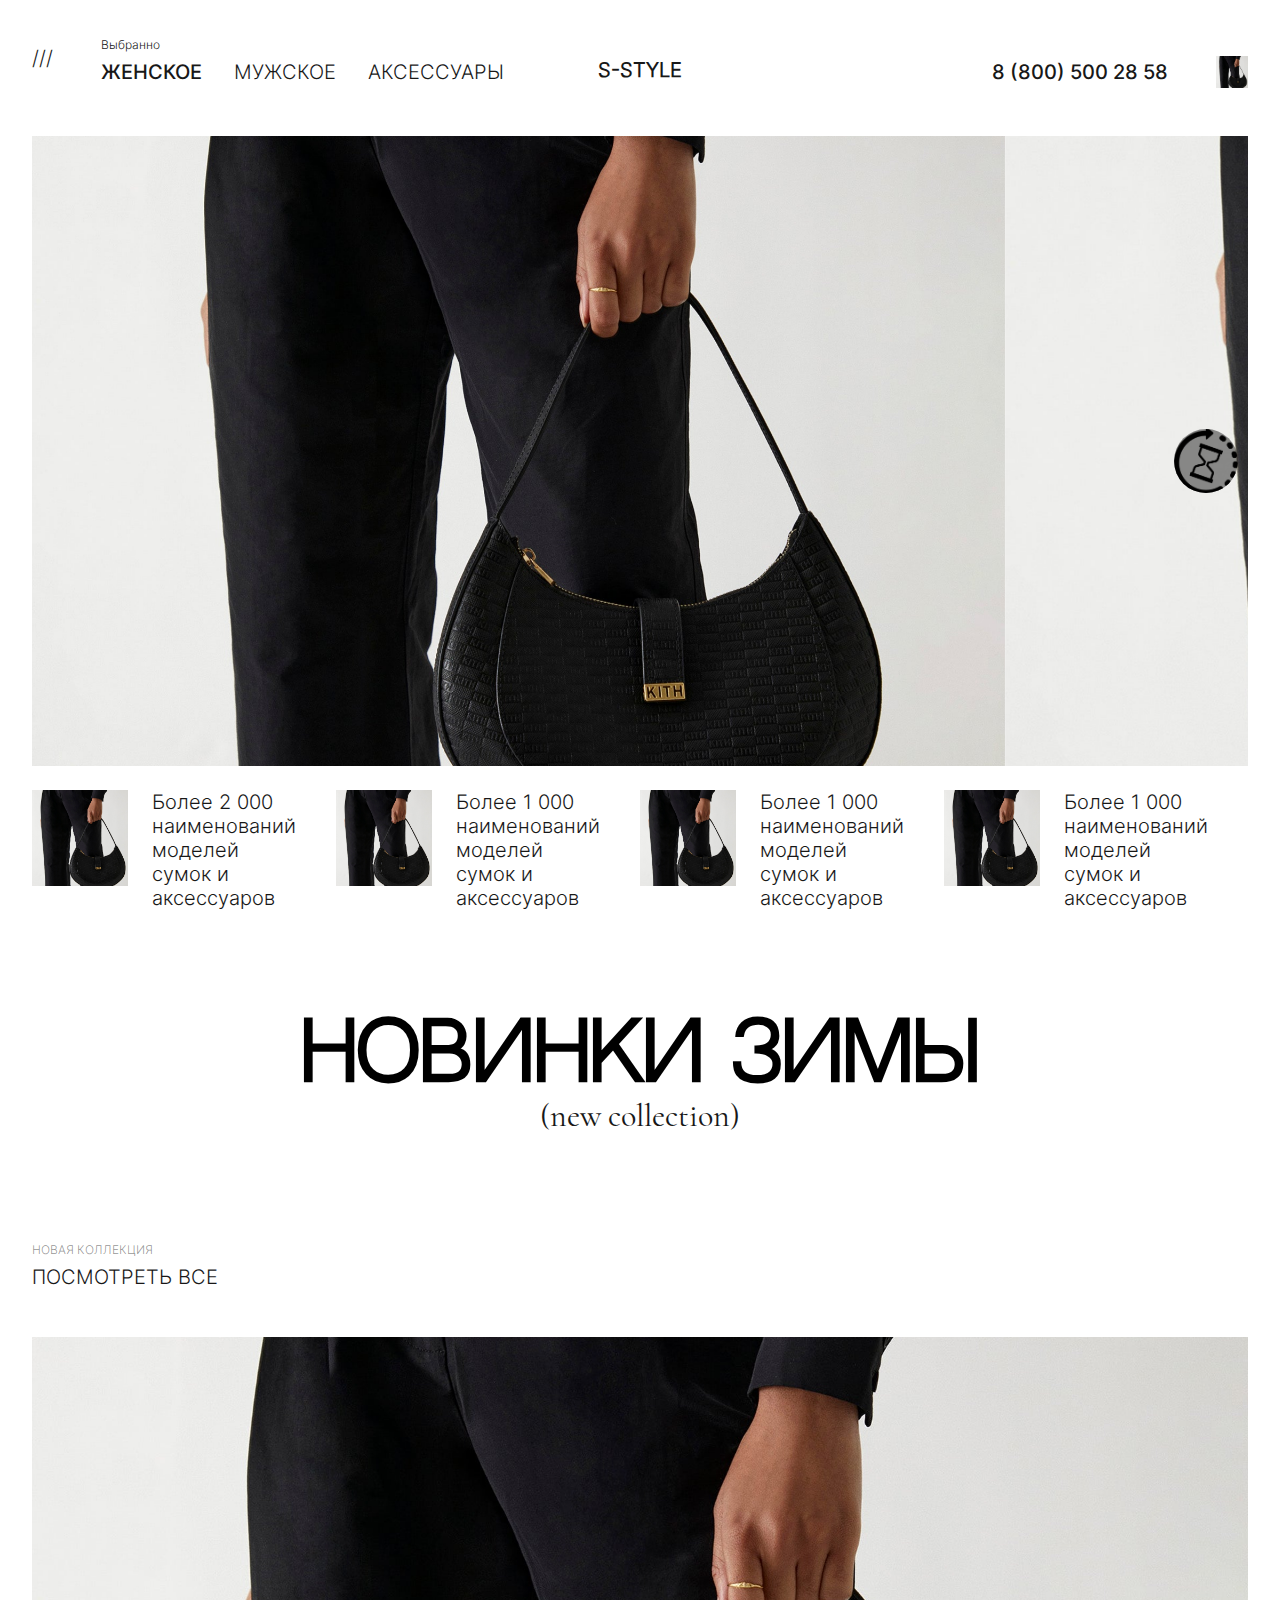
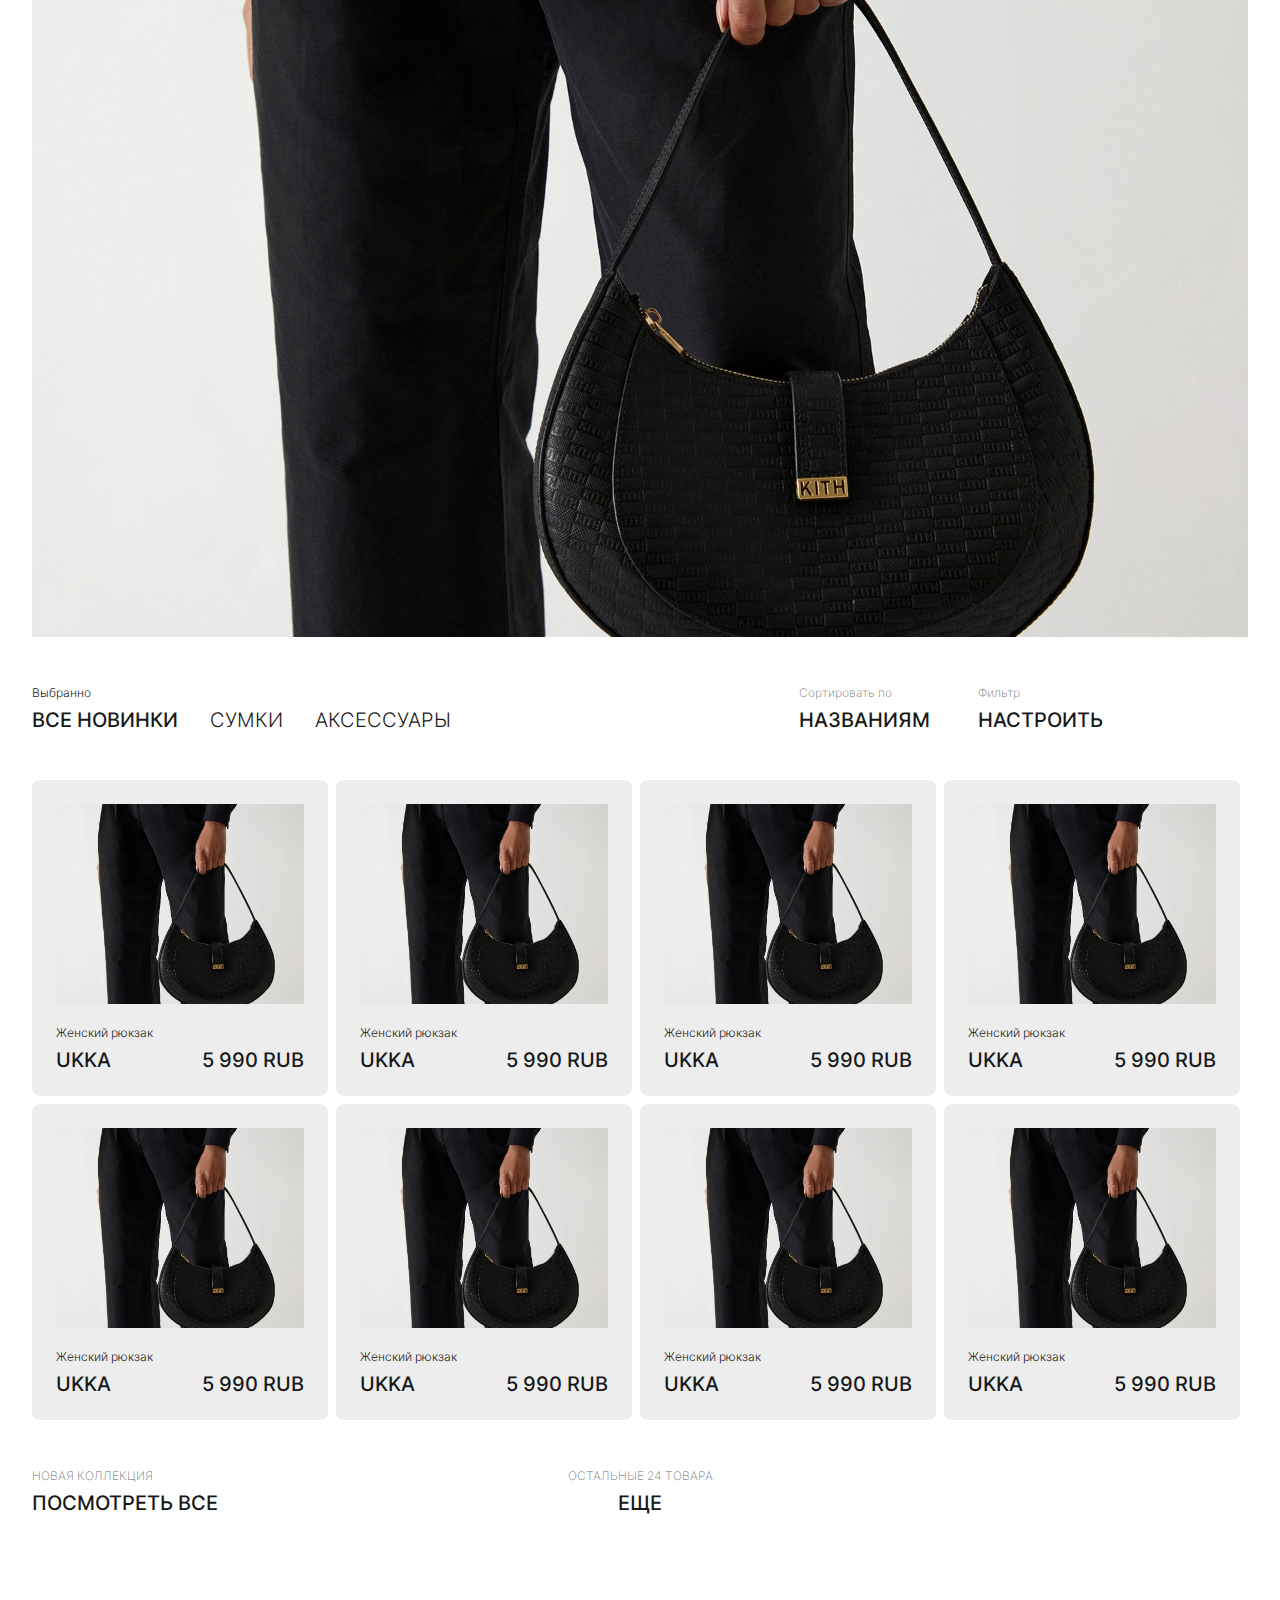
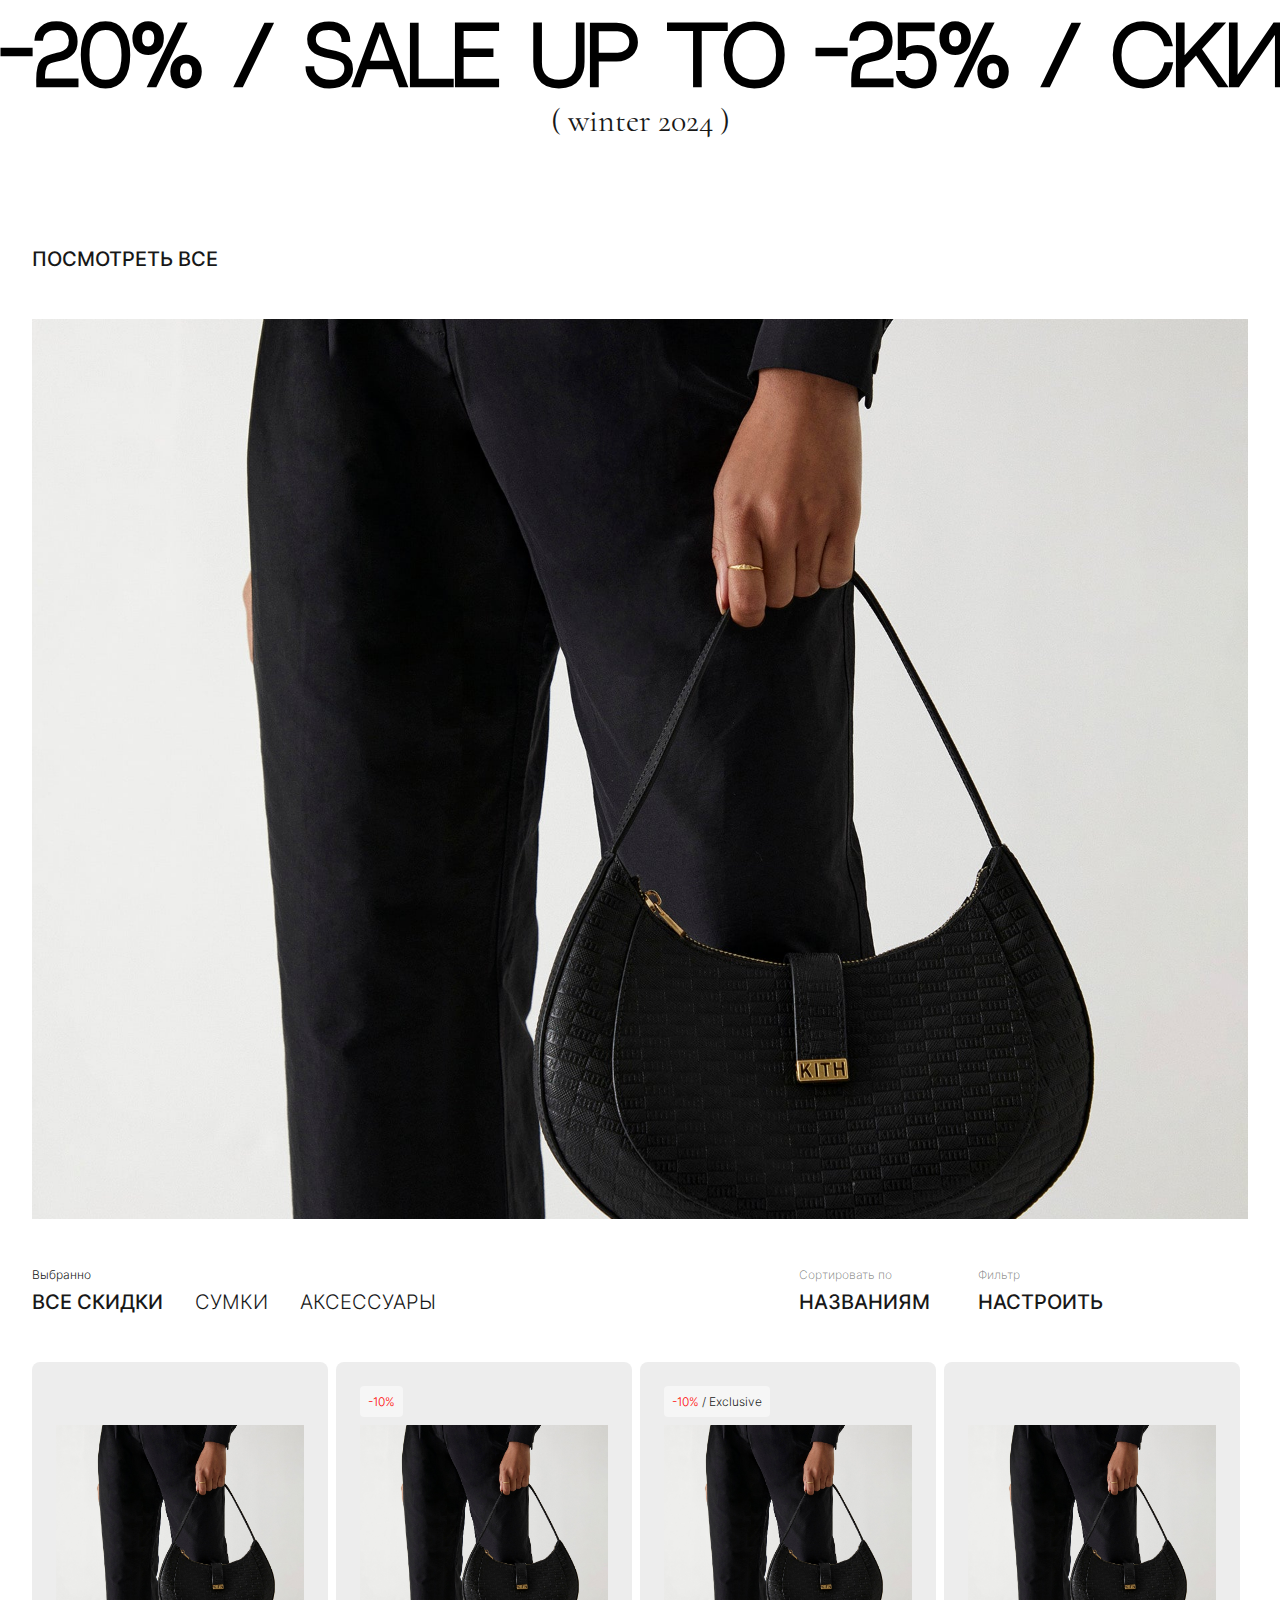
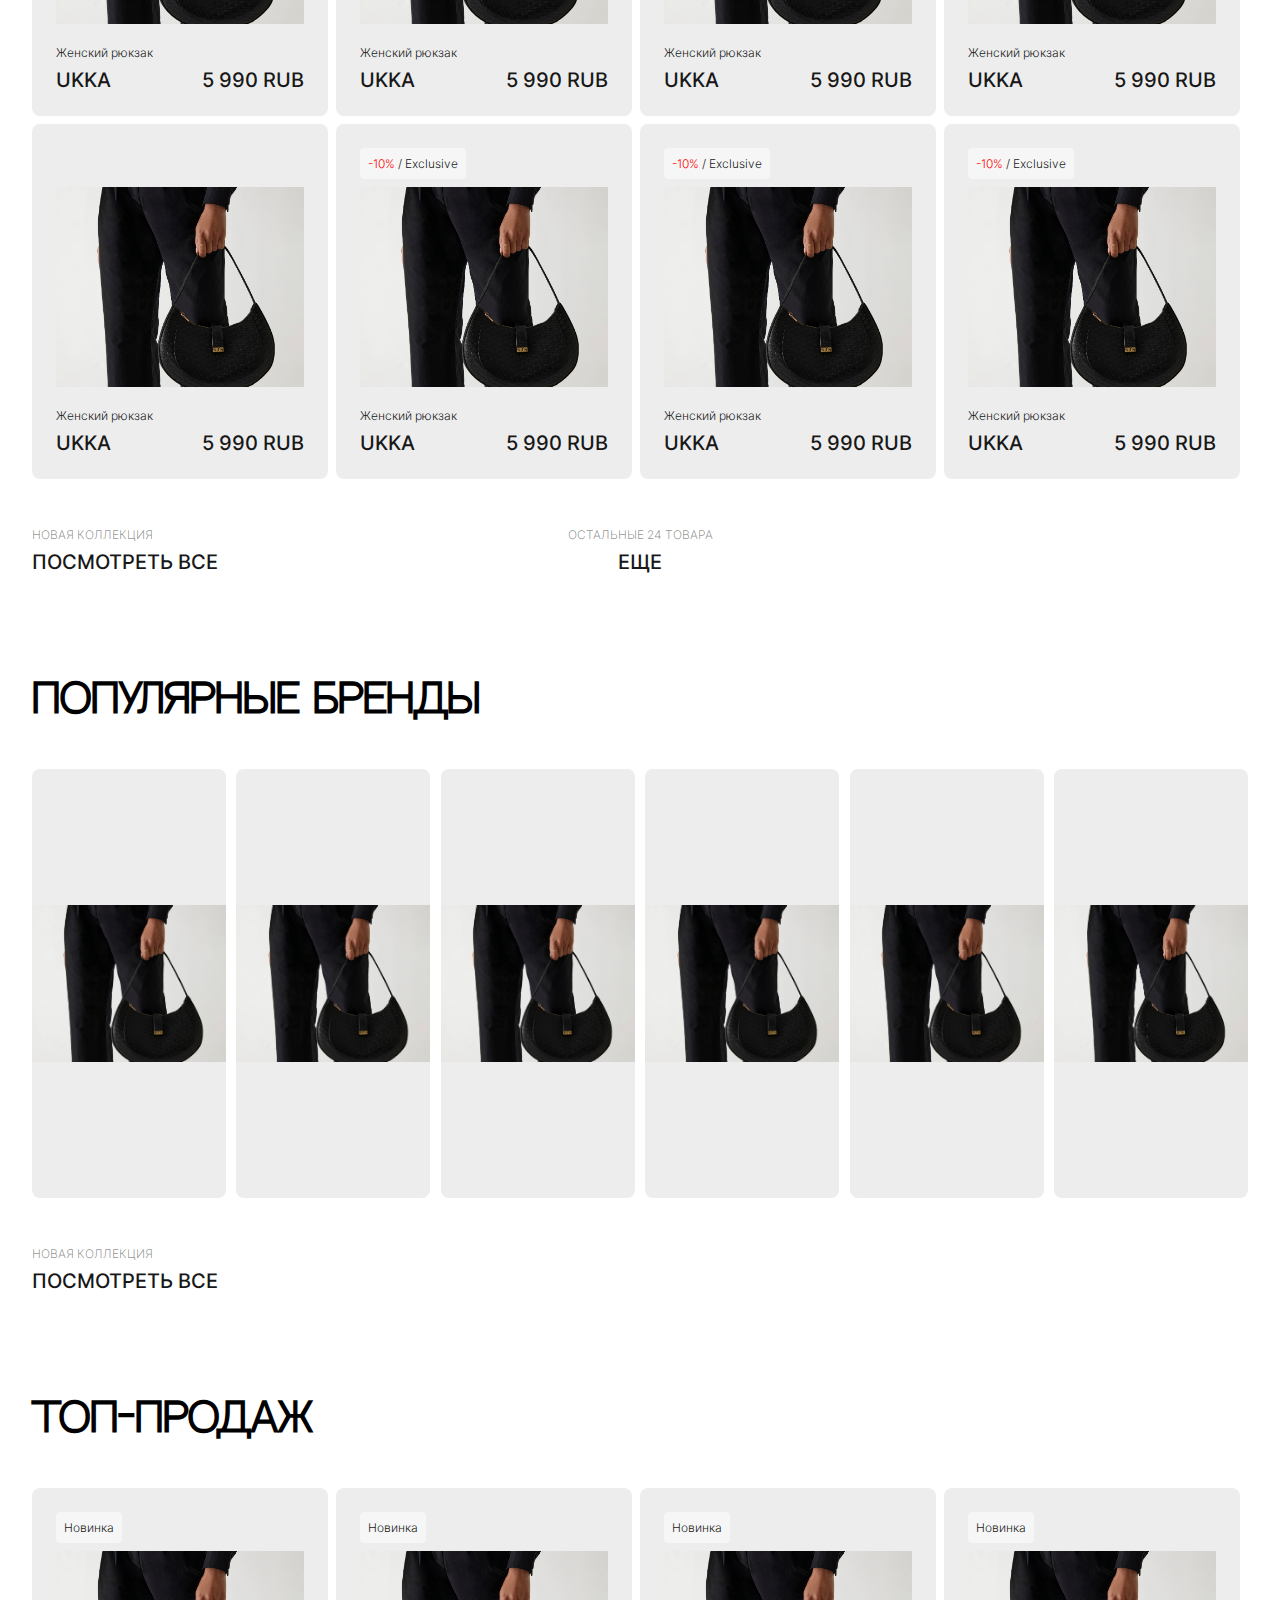
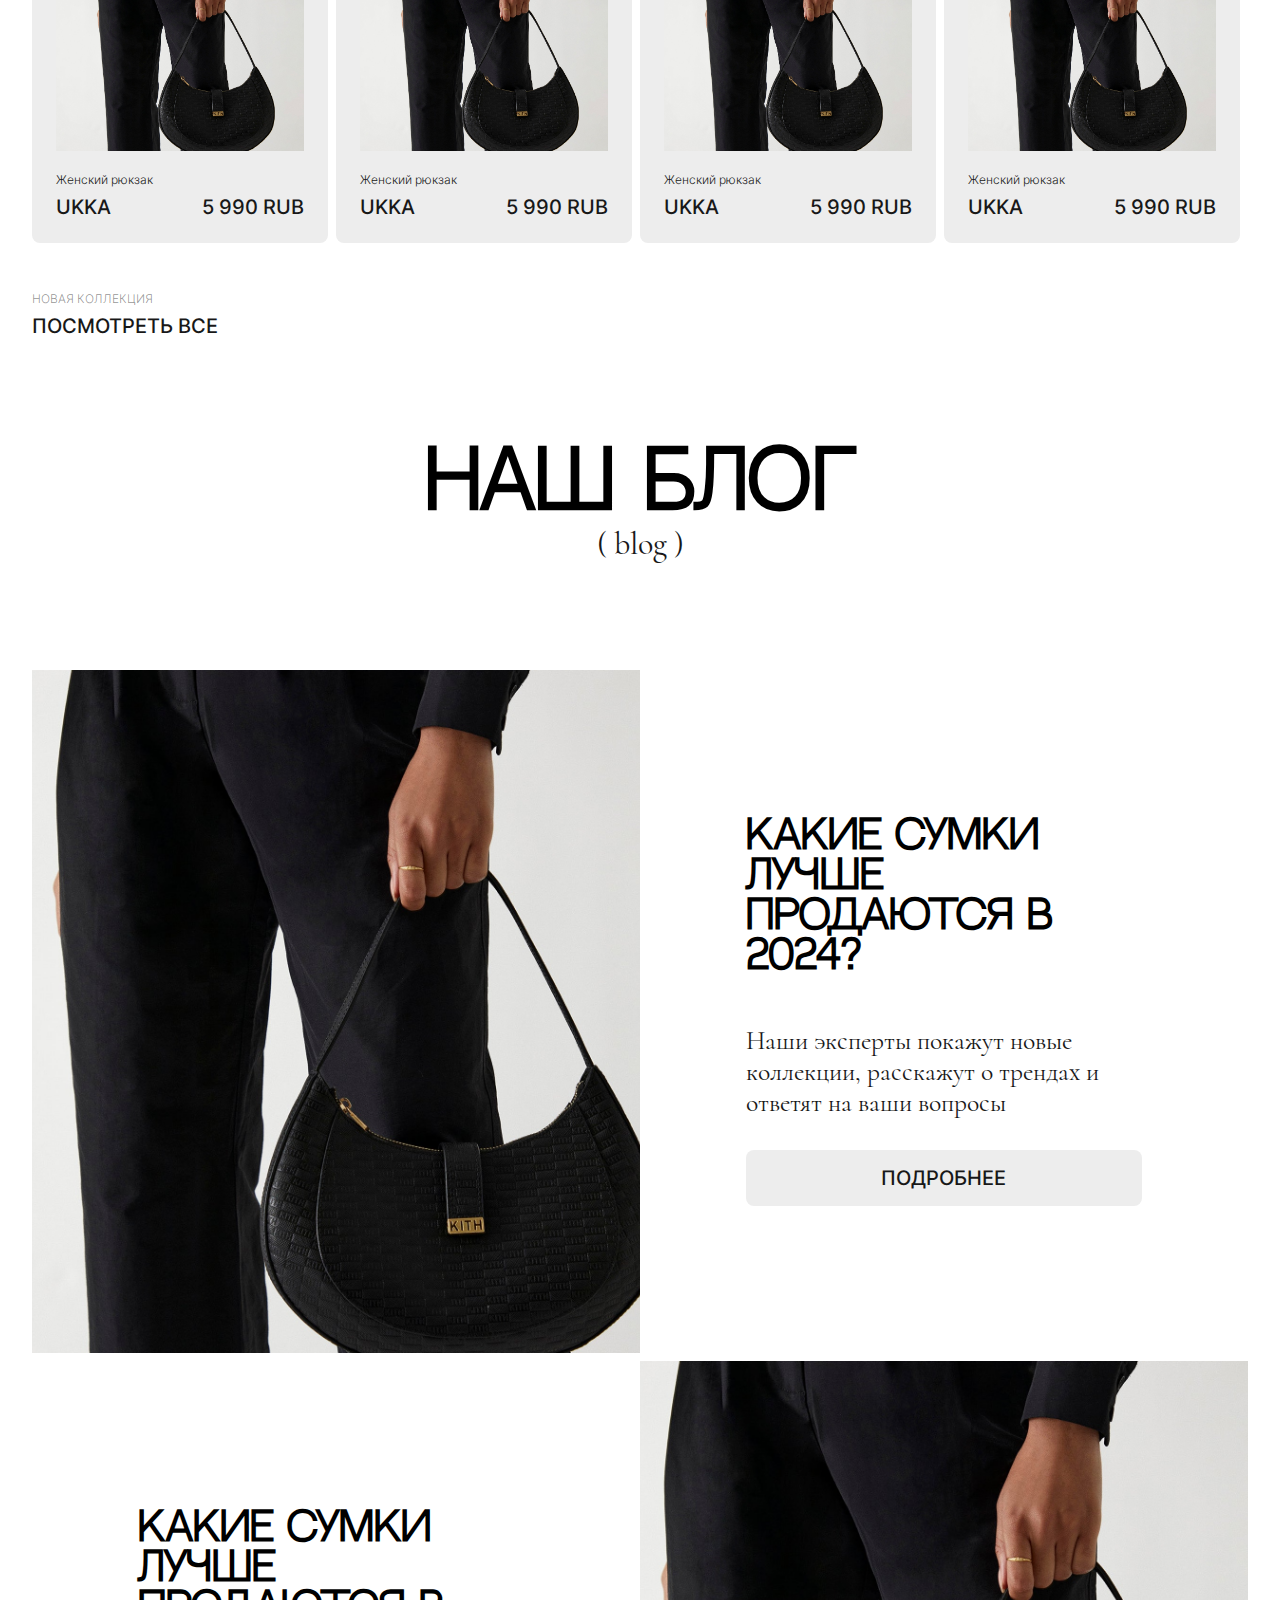
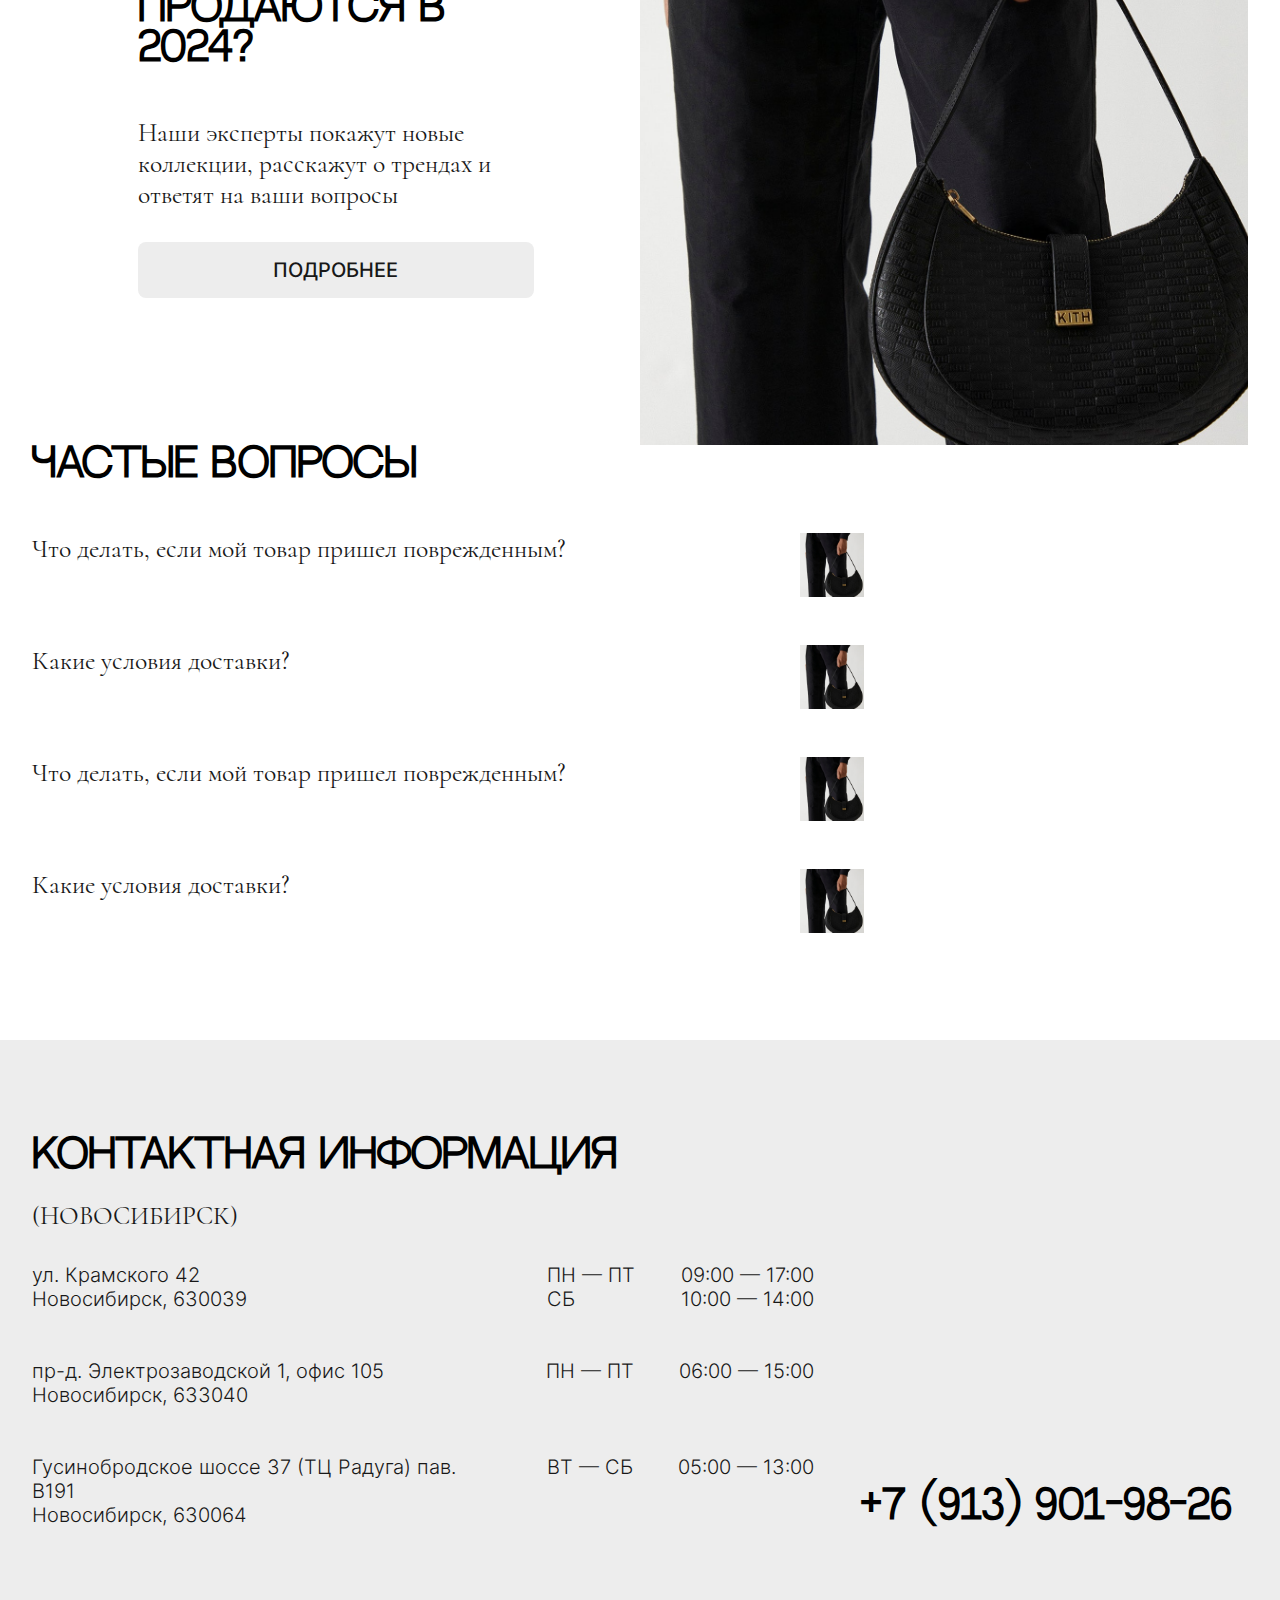
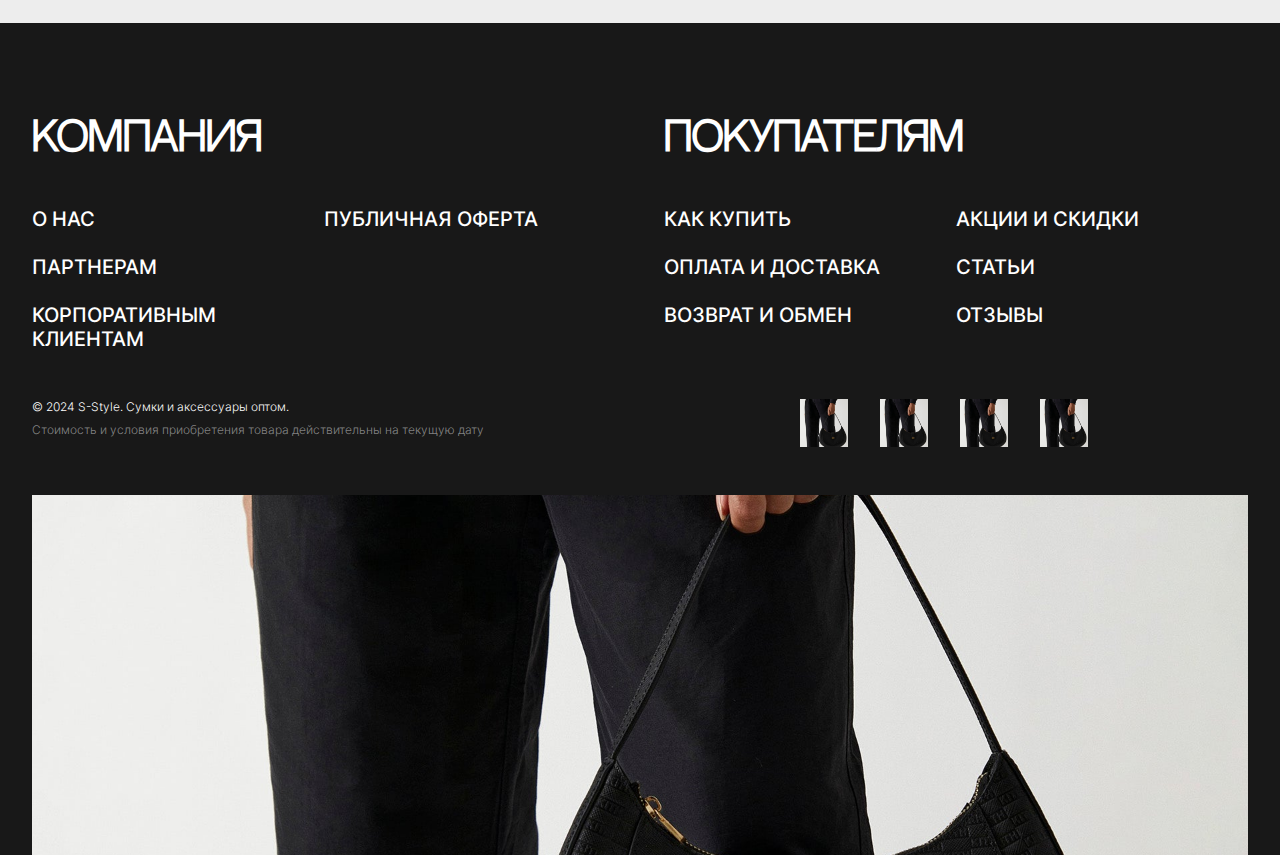
==== commit 20f3e7bf: "Merge branch 'main' of https://github.com/AndreyPantyukhin/sumkistyle.github.io" ====
--- a/index.html
+++ b/index.html
@@ -87,7 +87,7 @@
                     <ul class="flex row-flex advantage-box">
                         <li class="flex row-flex advantage-item">
                             <div class="advantage-img"><img src="img/img.png"></div>
-                            <p>Более 1 000 наименований моделей сумок и аксессуаров</p>
+                            <p>Более 2 000 наименований моделей сумок и аксессуаров</p>
                         </li>
                         <li class="flex row-flex advantage-item">
                             <div class="advantage-img"><img src="img/img.png"></div>
@@ -239,7 +239,7 @@
             <!--начало Бегущая строка-->   
             <section>     
                 <div class="title content">
-                    <h1 class="run-line">-20% / Sale up to <span>-25% <span>/ Скидки-20% </h1>
+                    <h1 class="run-line">-20% / Sale up to <span>-25% </span>/ Скидки-20% </h1>
                     <p class="sub-h1">( winter 2024 )</p>
                 </div>
             </section>
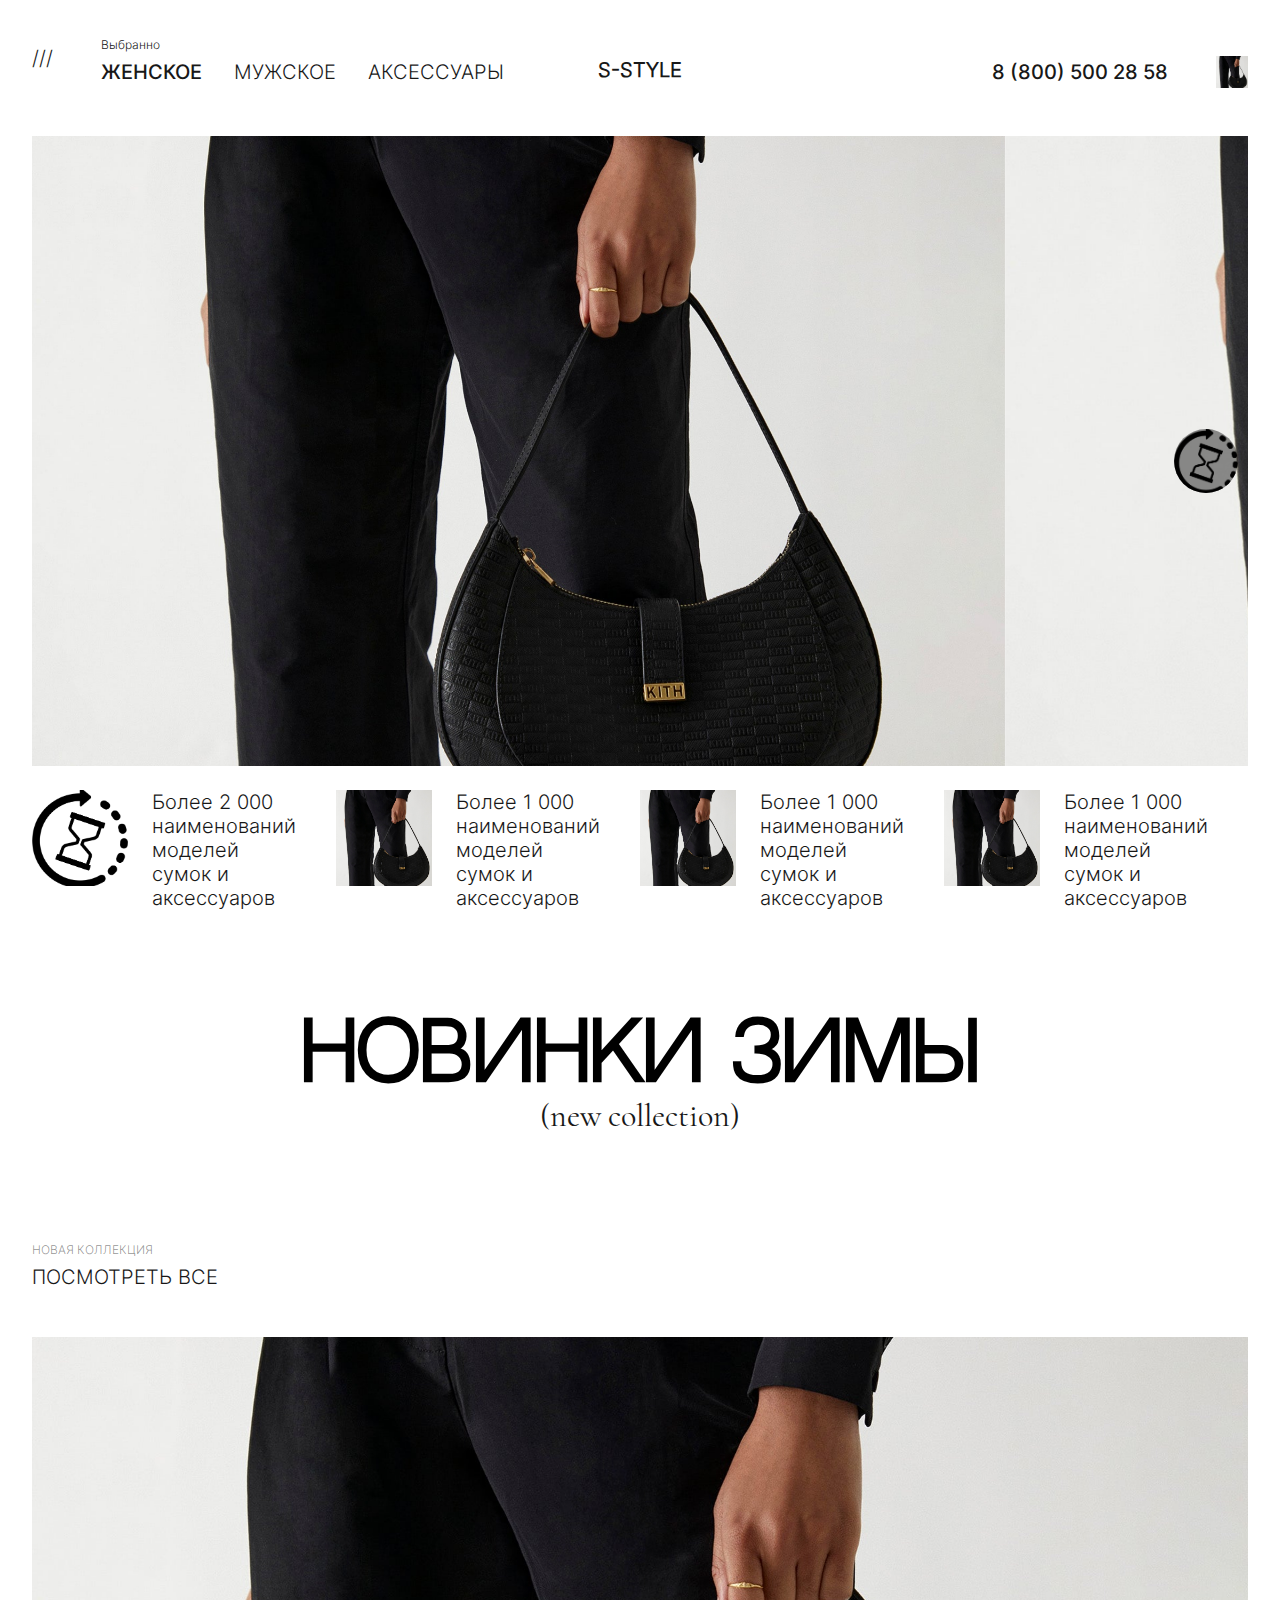
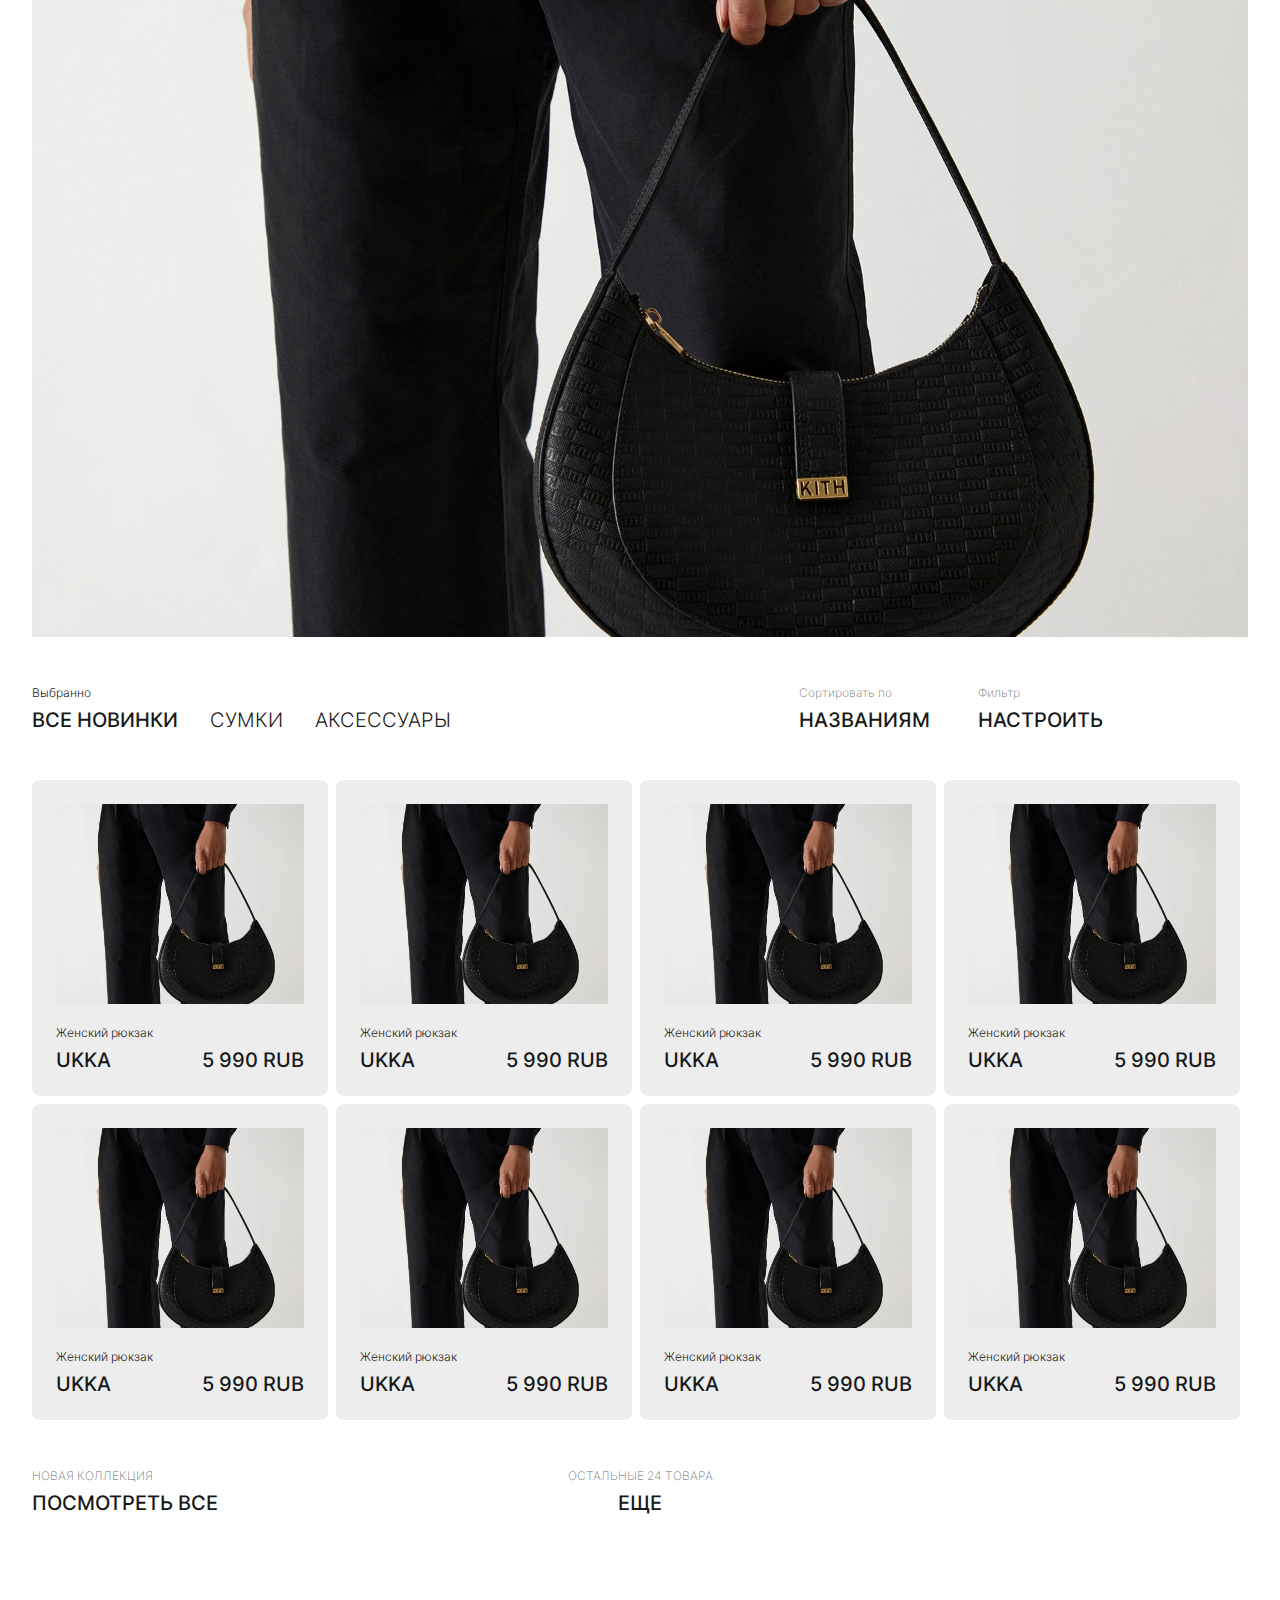
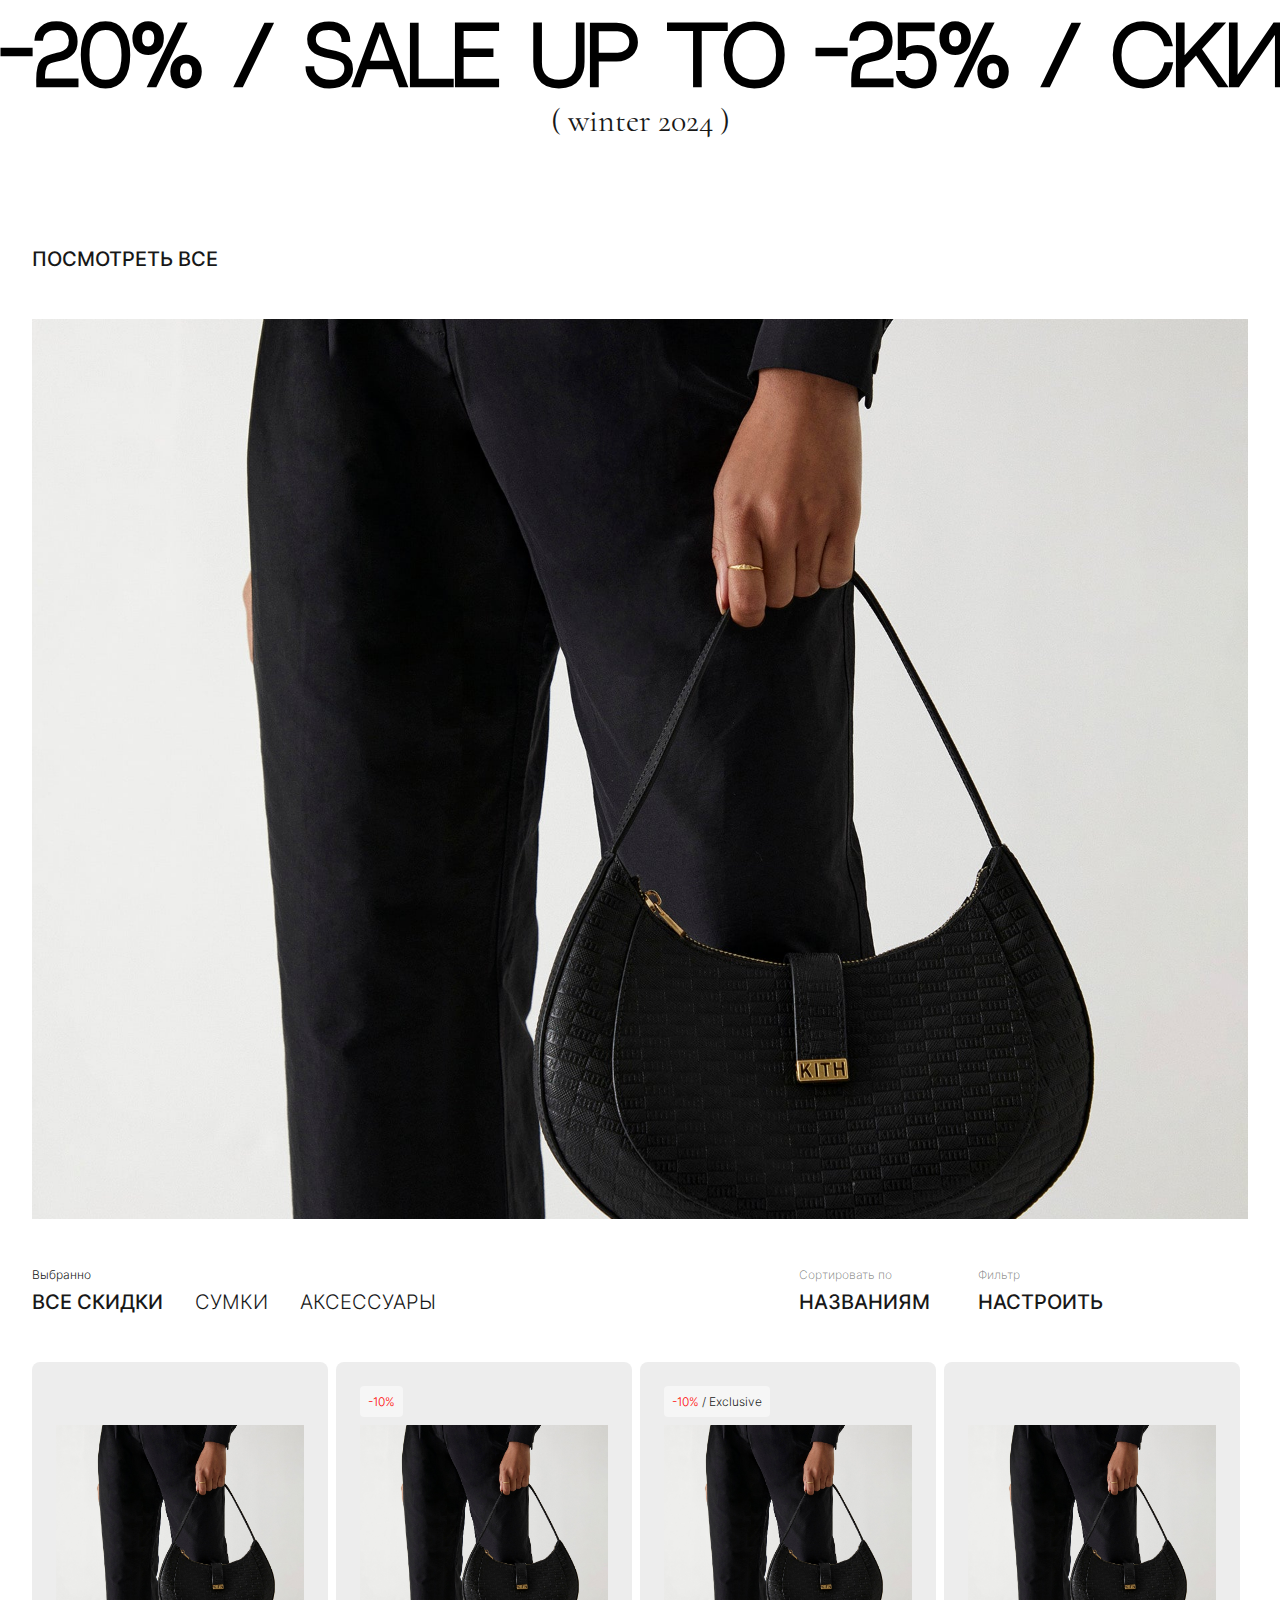
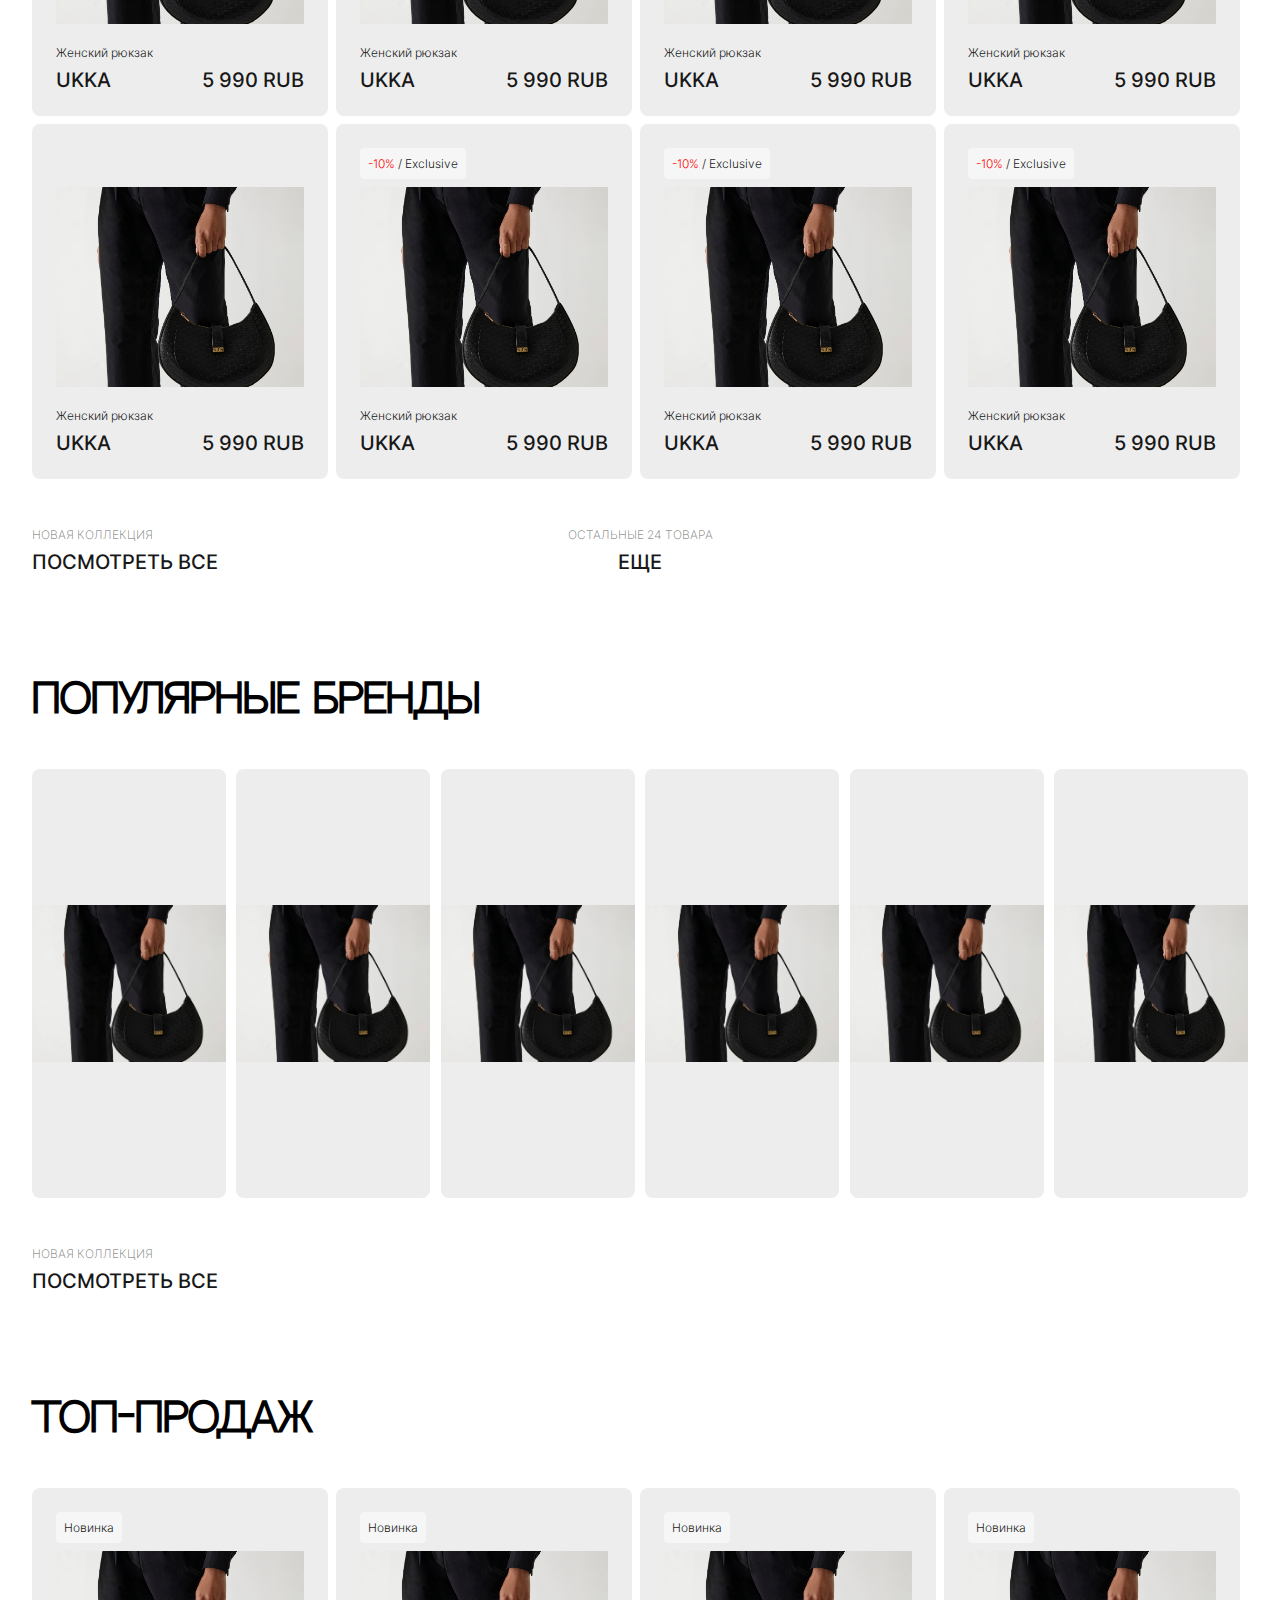
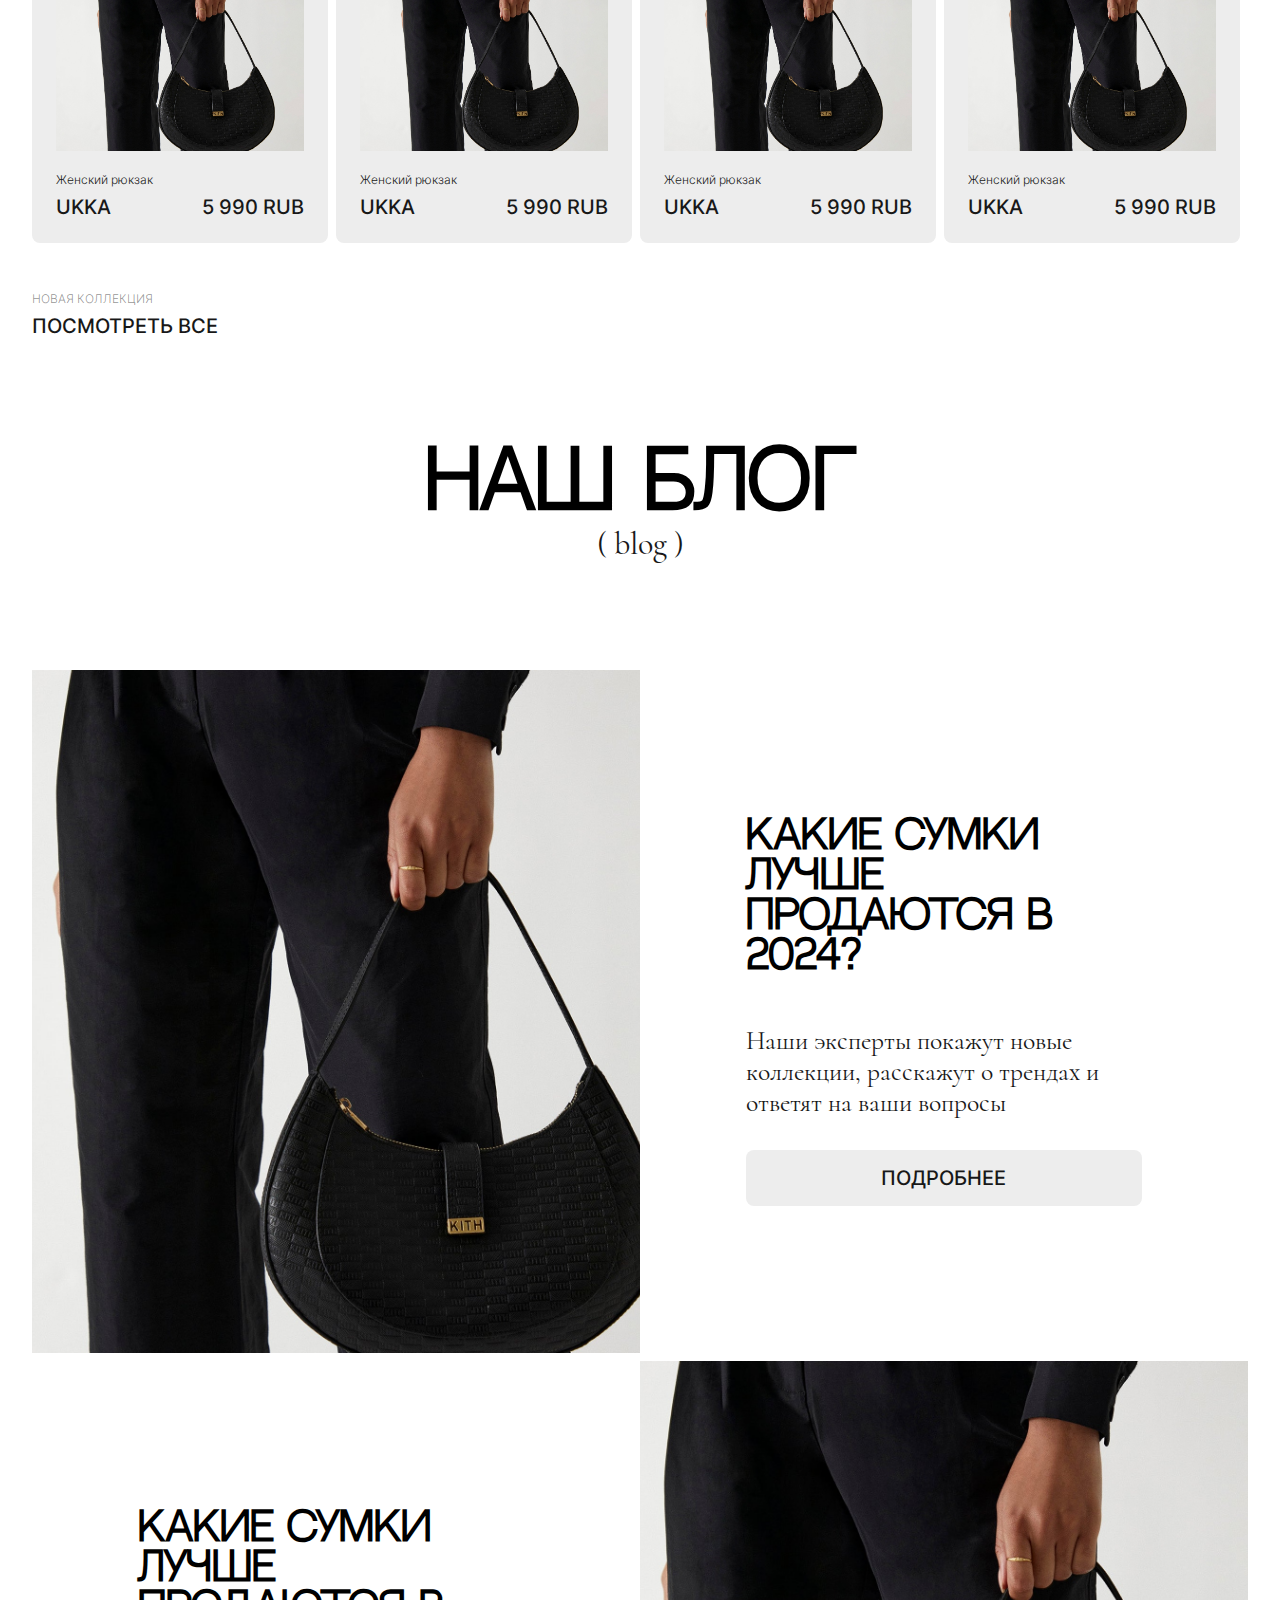
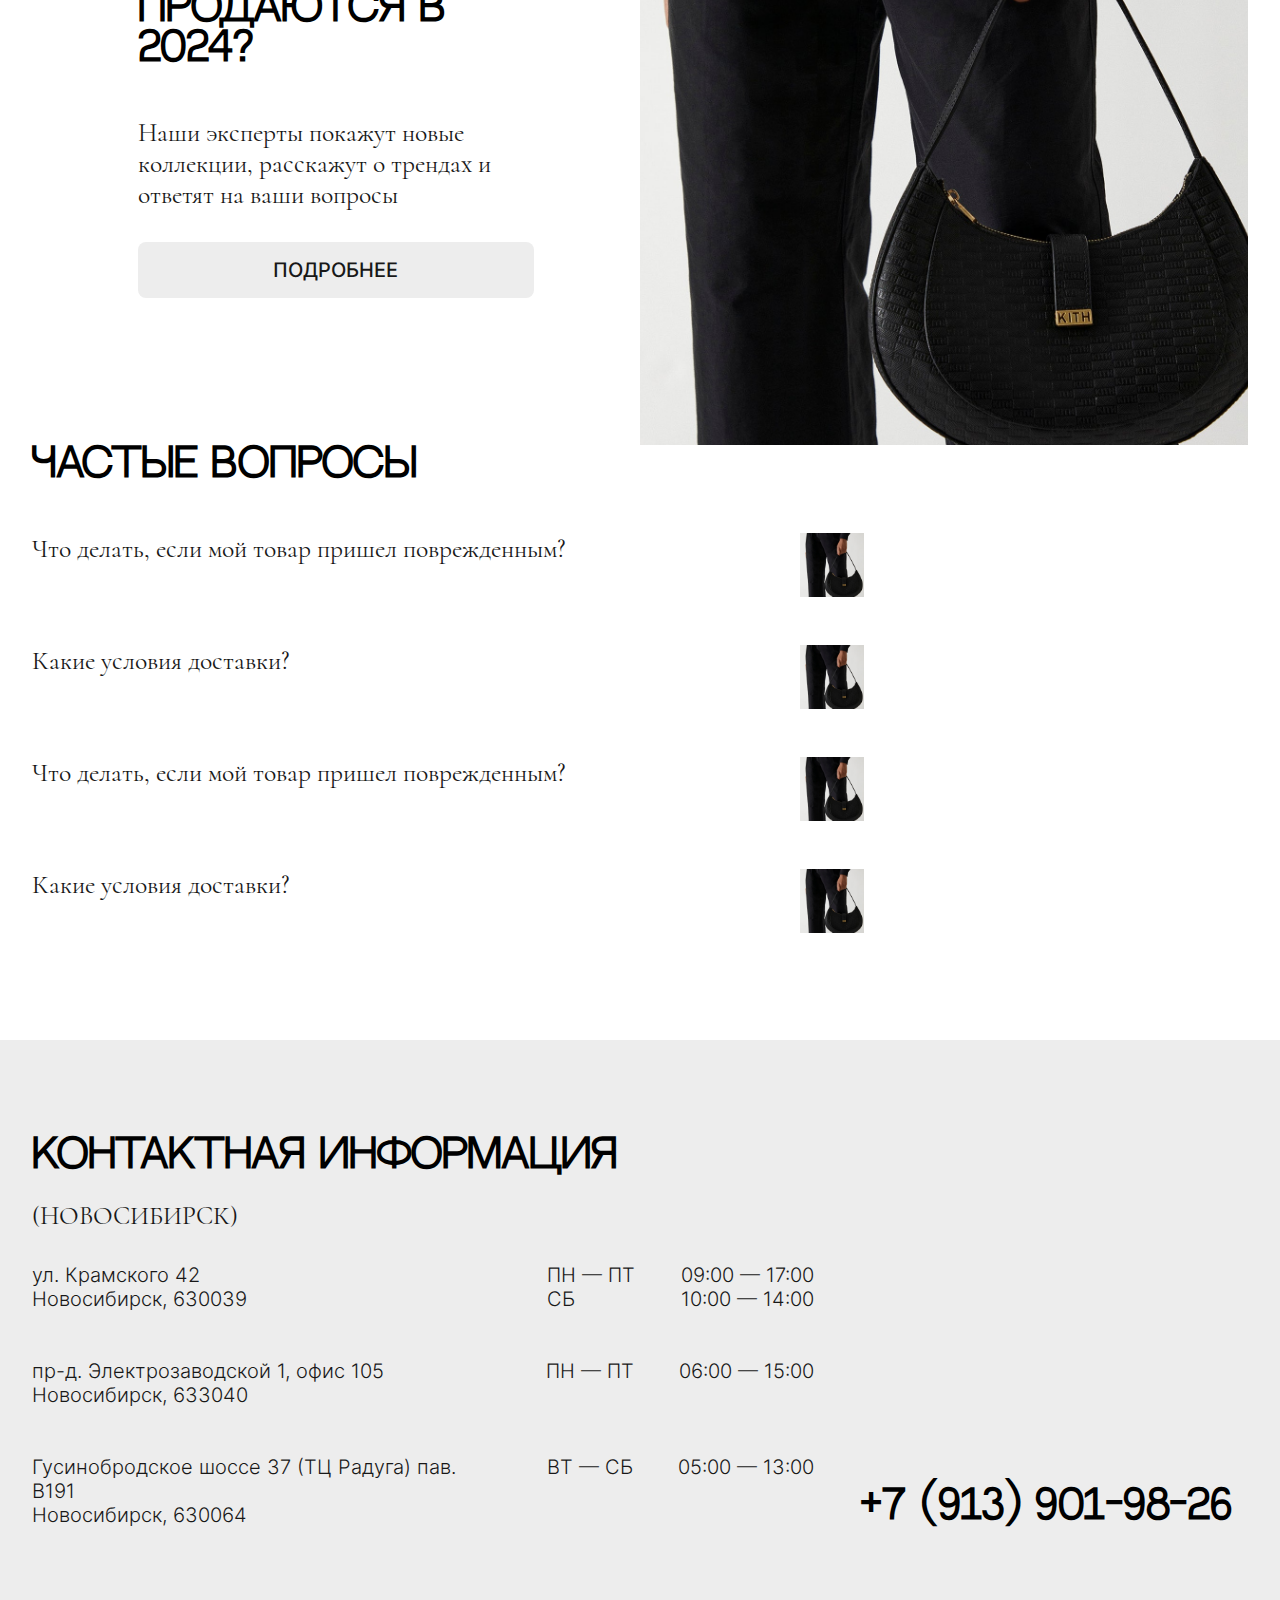
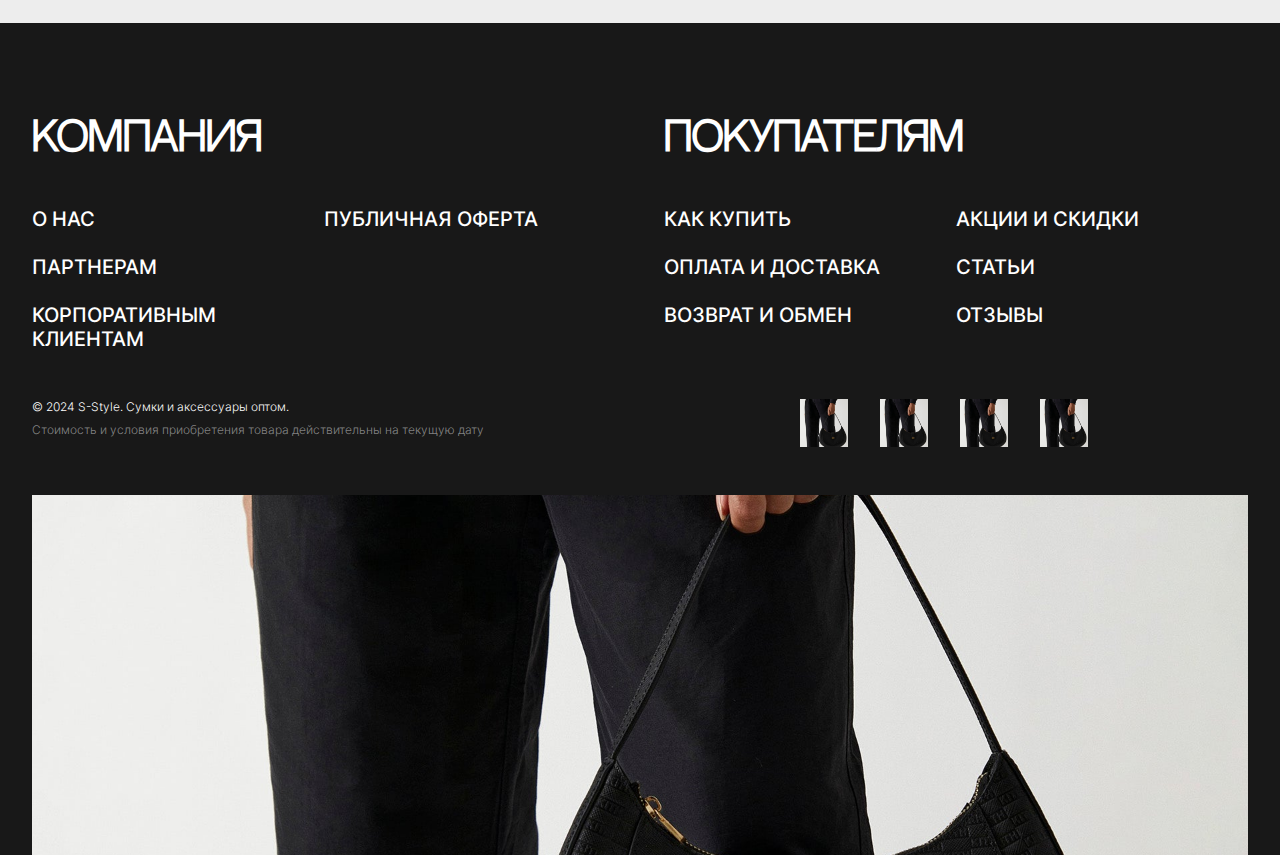
==== commit c88b2b5e: "test 2024" ====
--- a/index.html
+++ b/index.html
@@ -86,7 +86,7 @@
 
                     <ul class="flex row-flex advantage-box">
                         <li class="flex row-flex advantage-item">
-                            <div class="advantage-img"><img src="img/img.png"></div>
+                            <div class="advantage-img"><img src="img/icon.png"></div>
                             <p>Более 2 000 наименований моделей сумок и аксессуаров</p>
                         </li>
                         <li class="flex row-flex advantage-item">
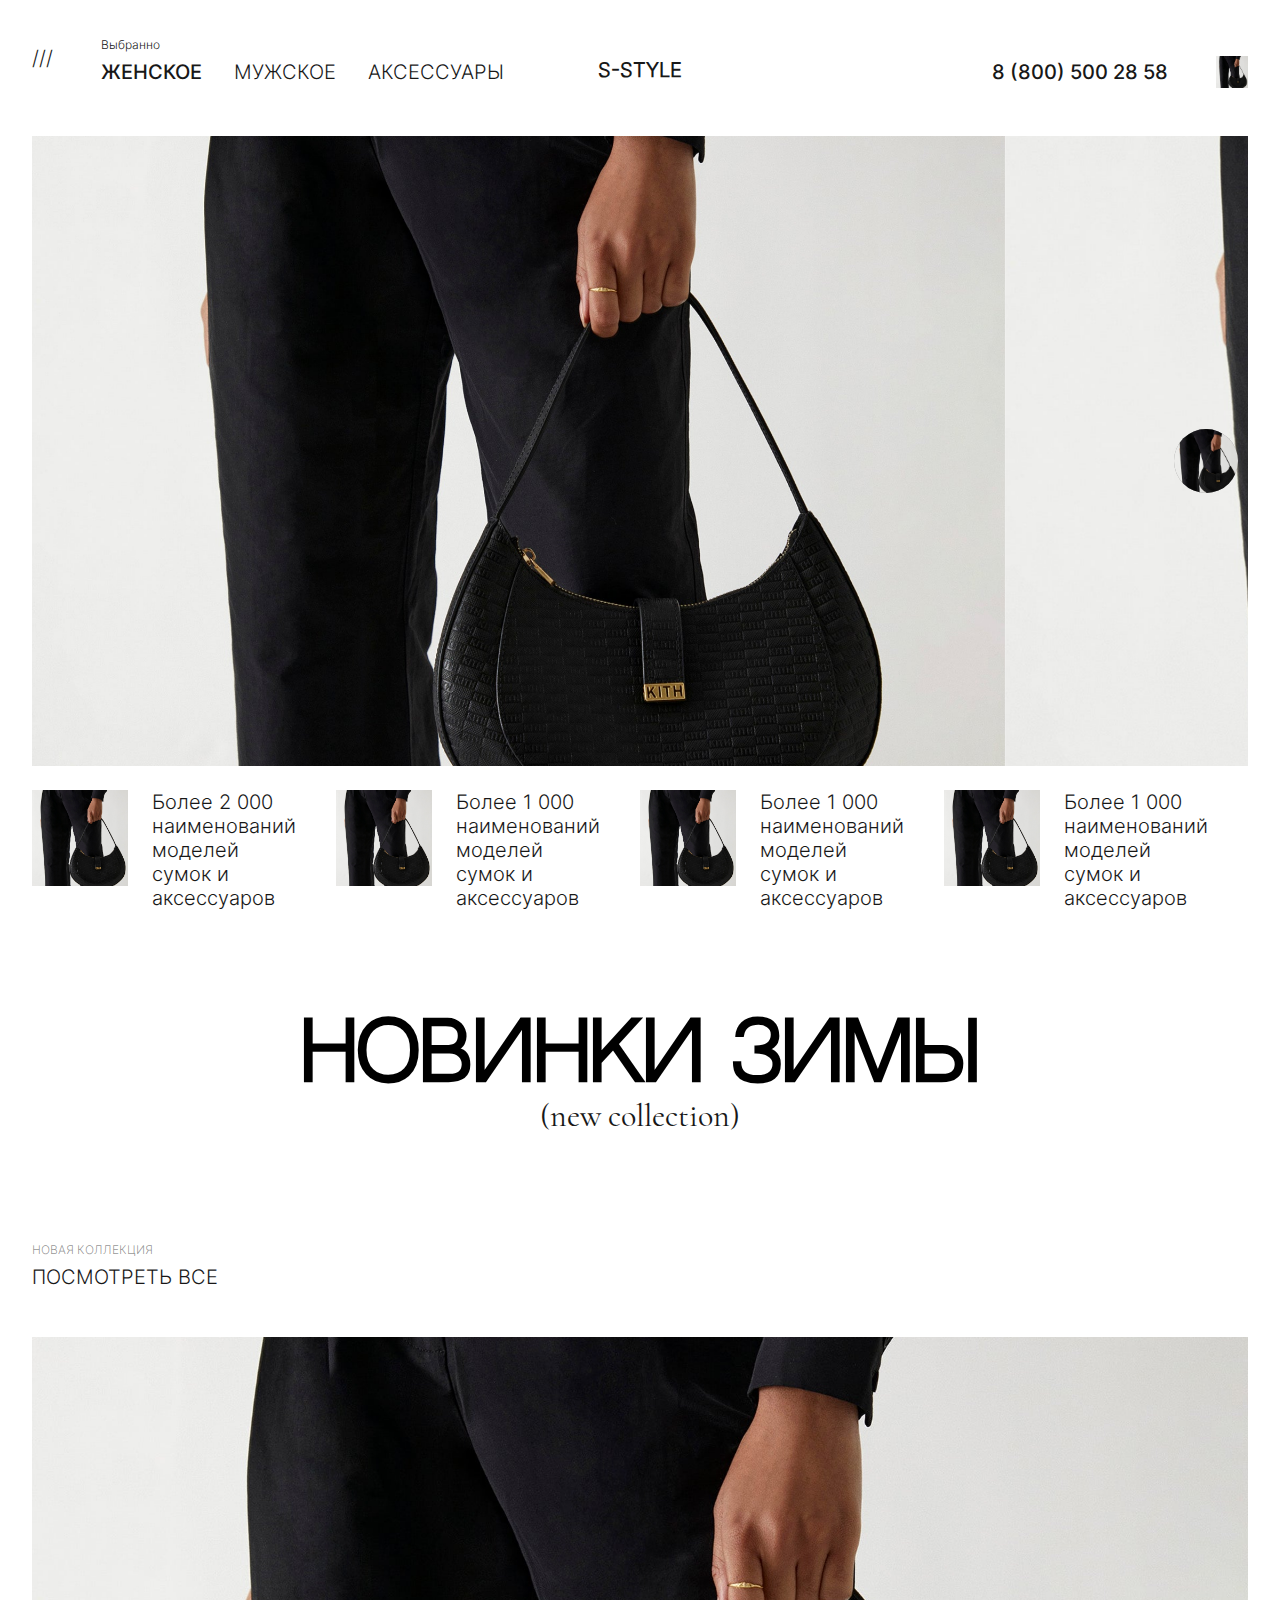
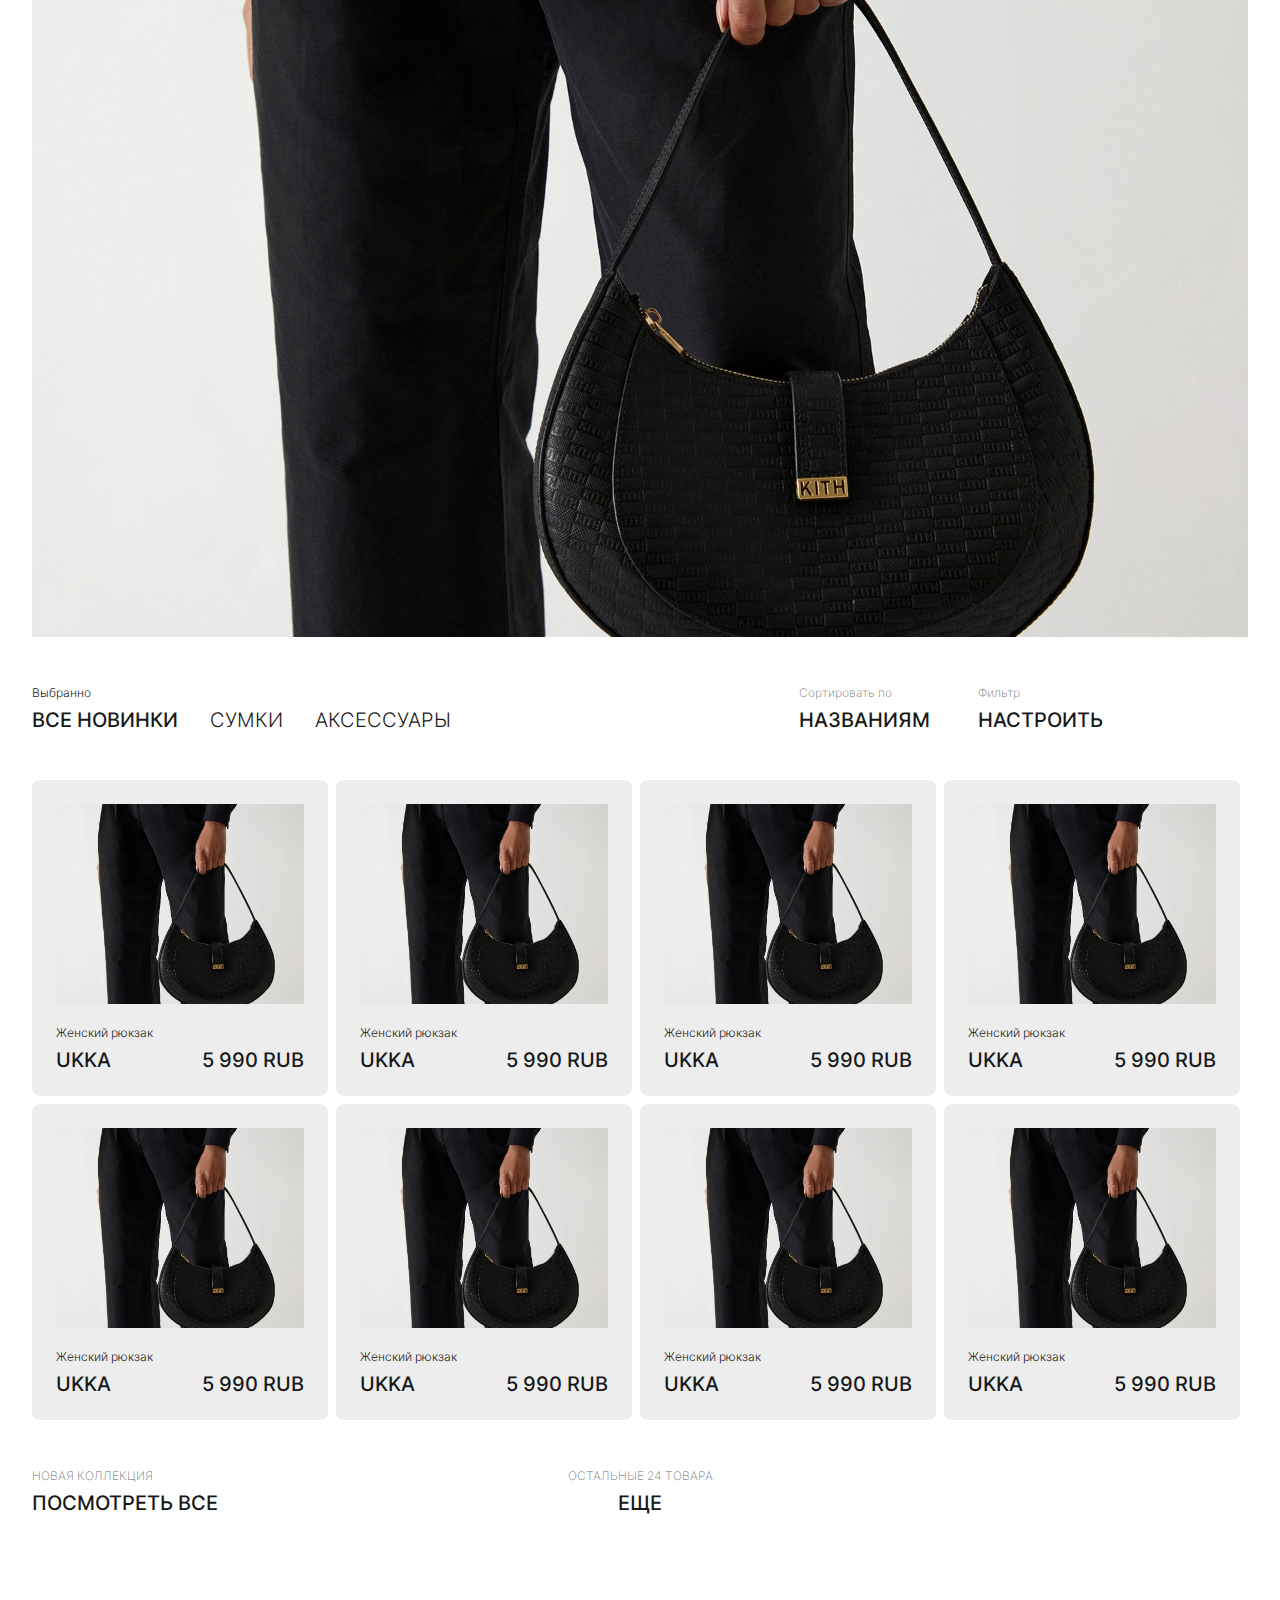
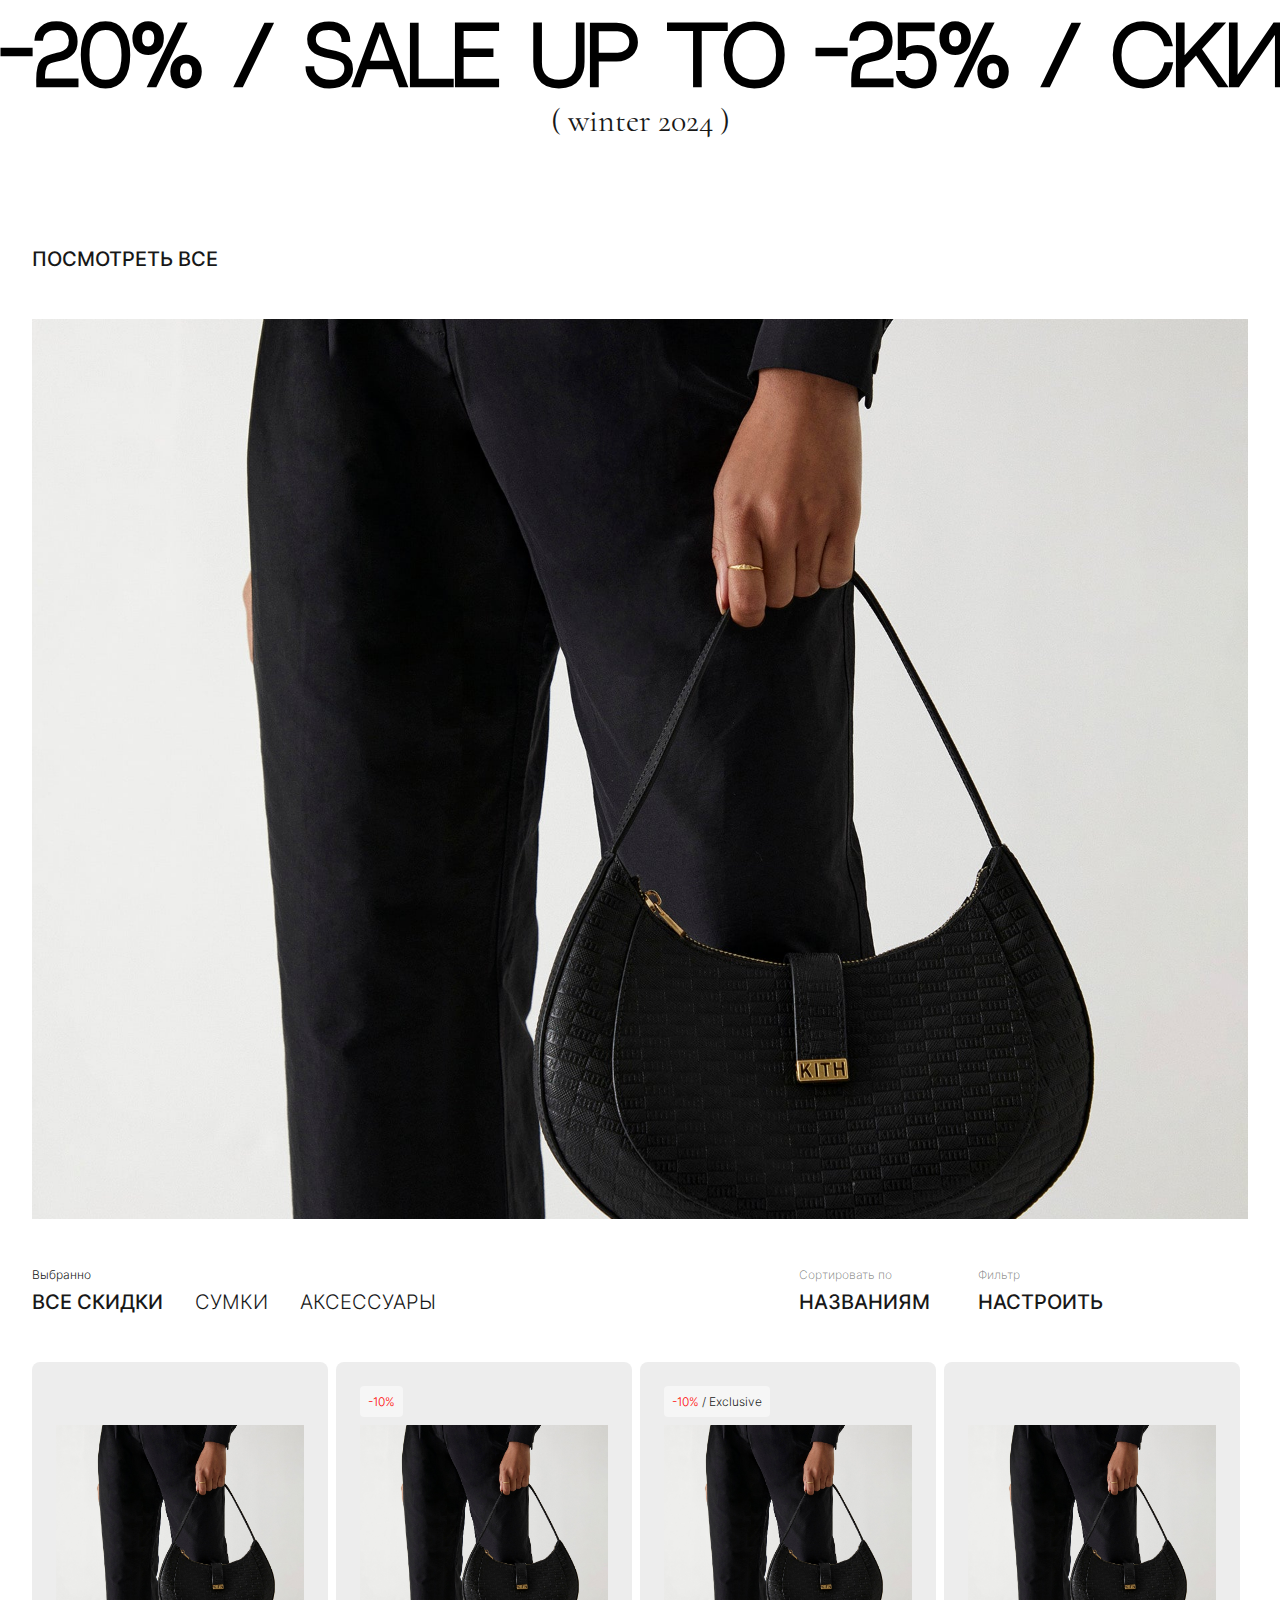
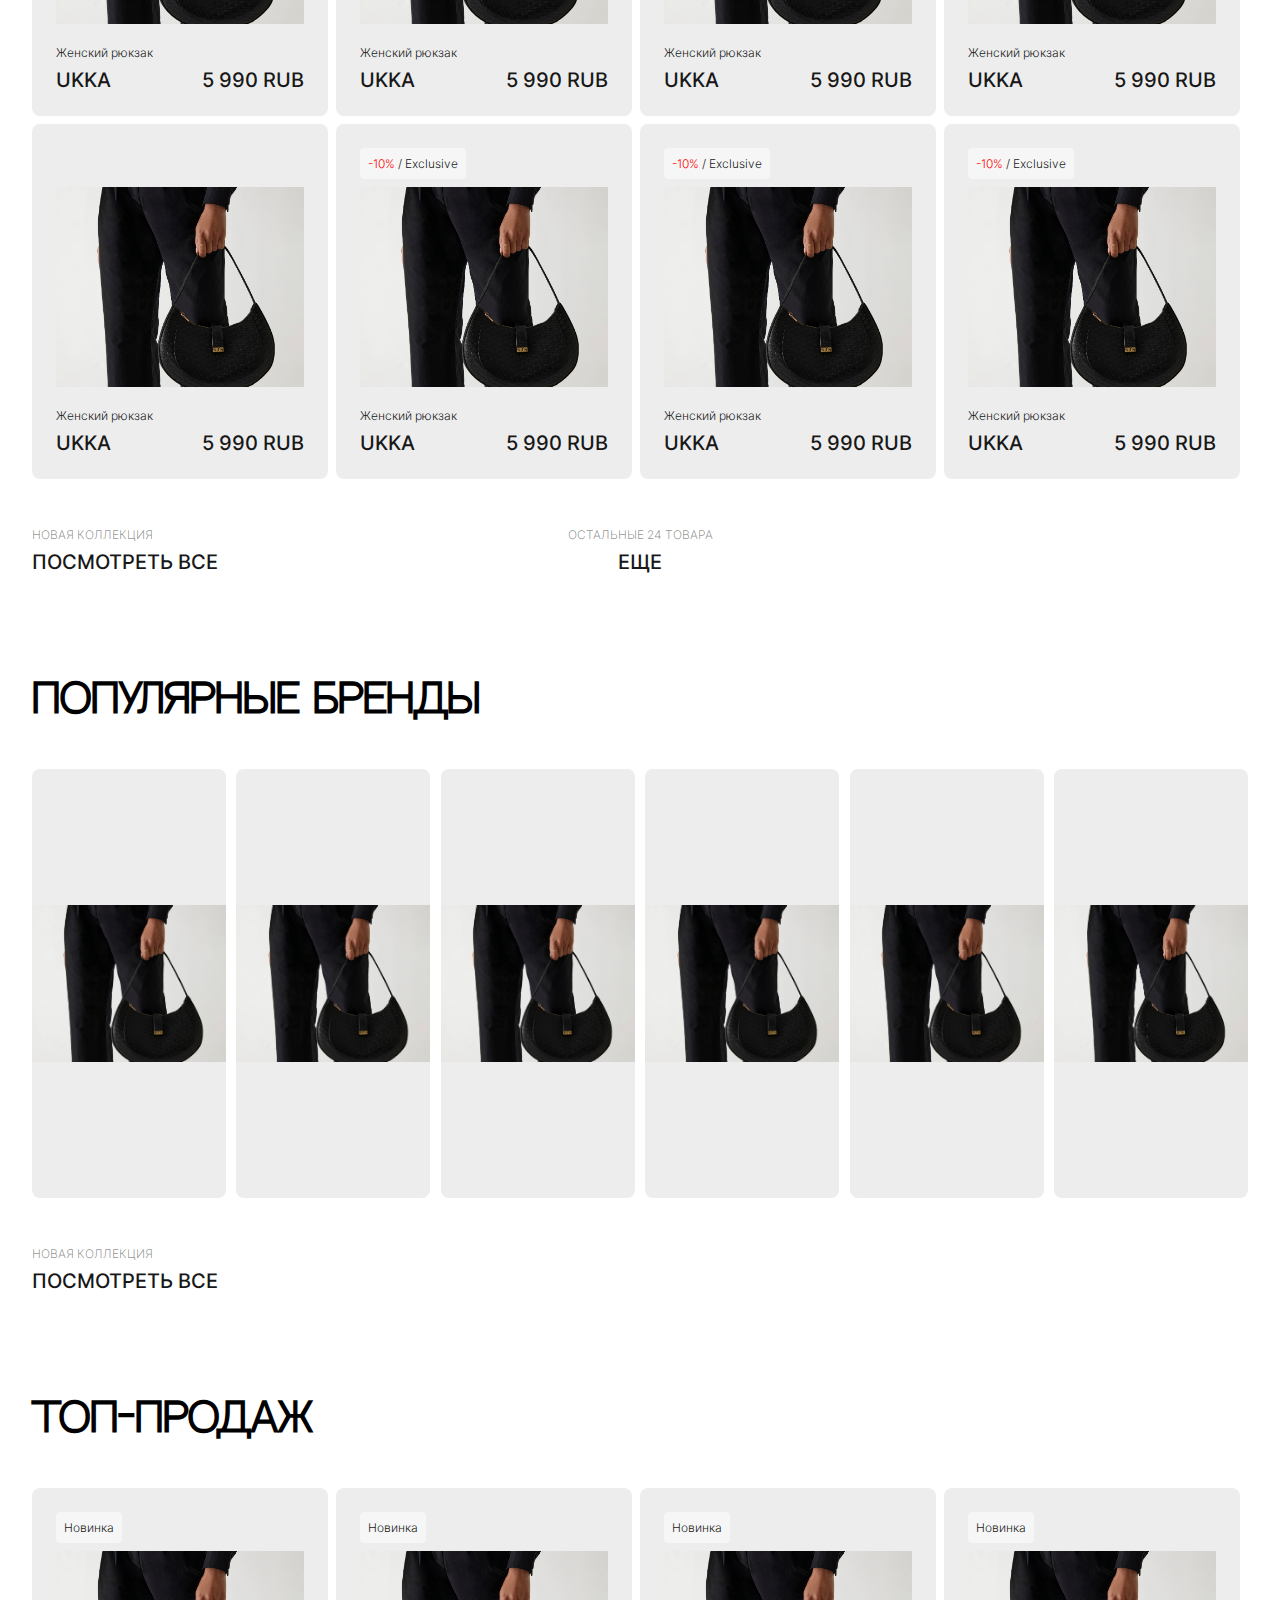
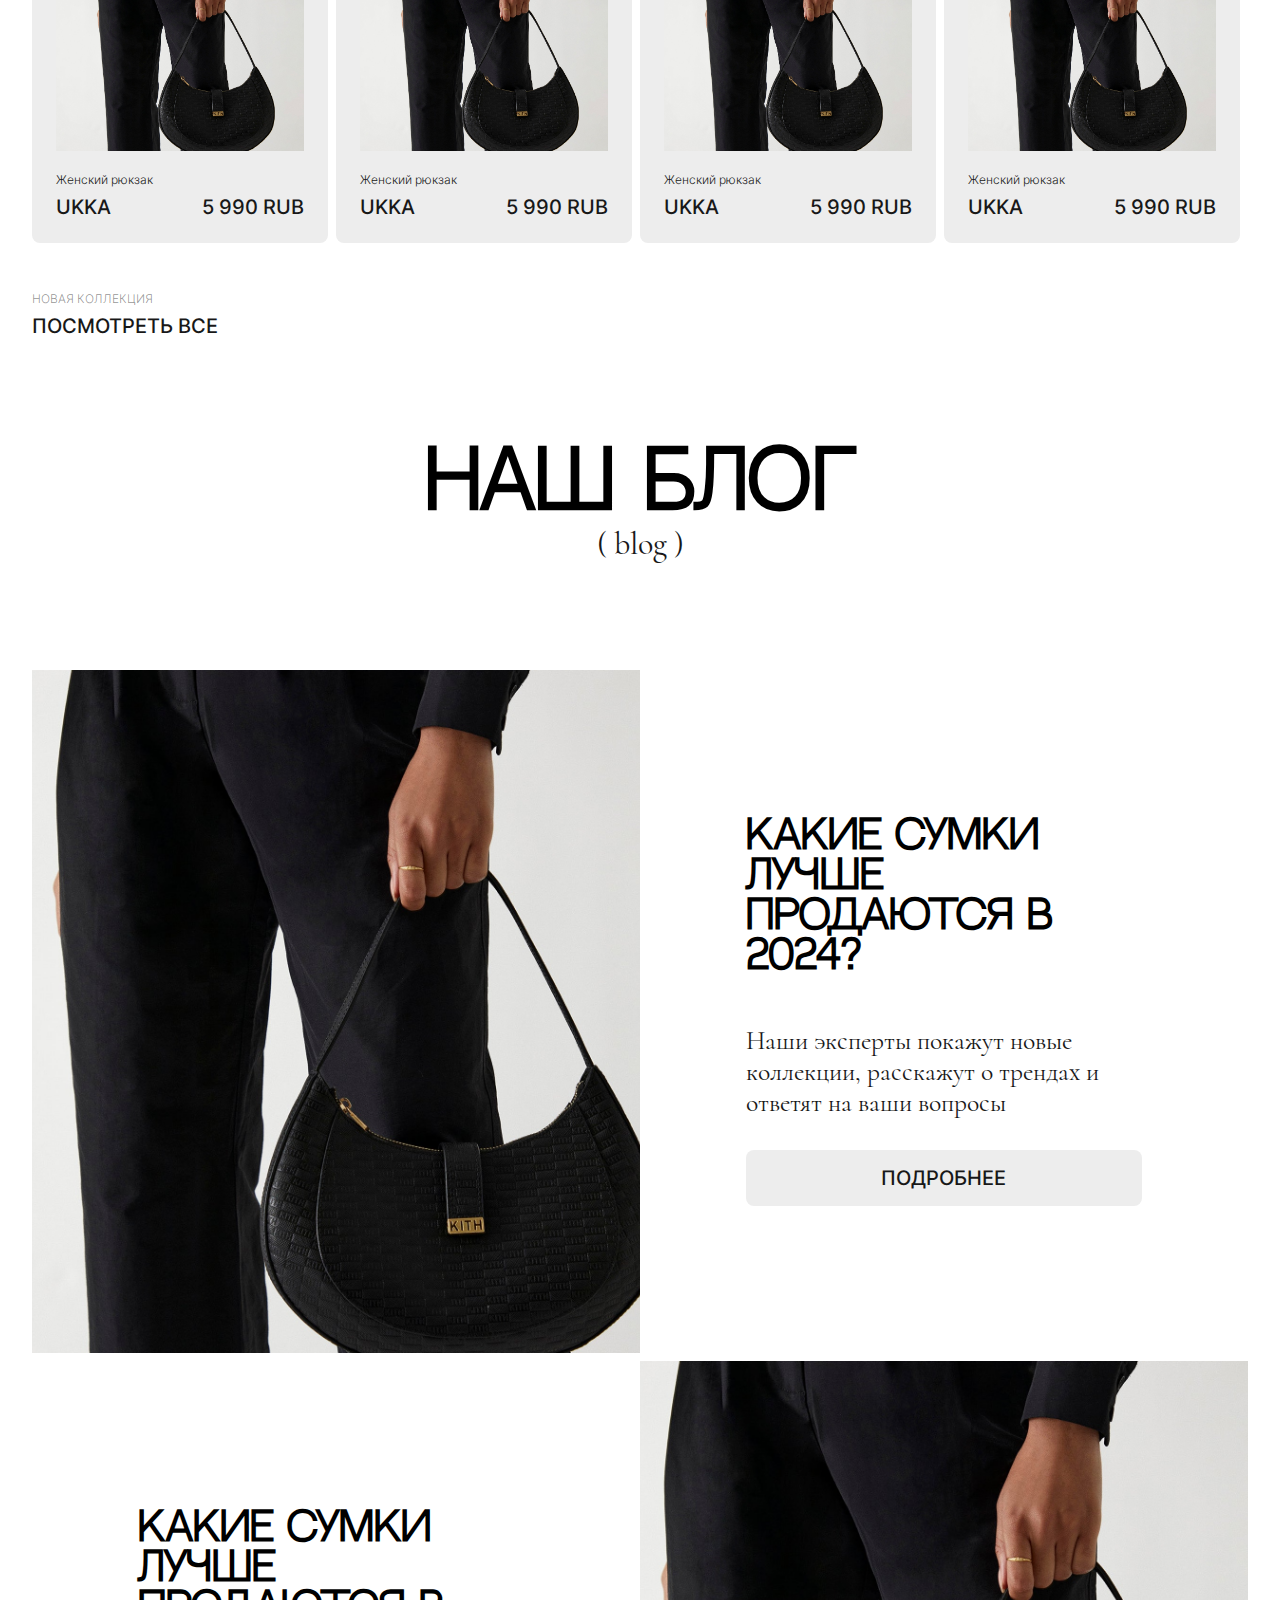
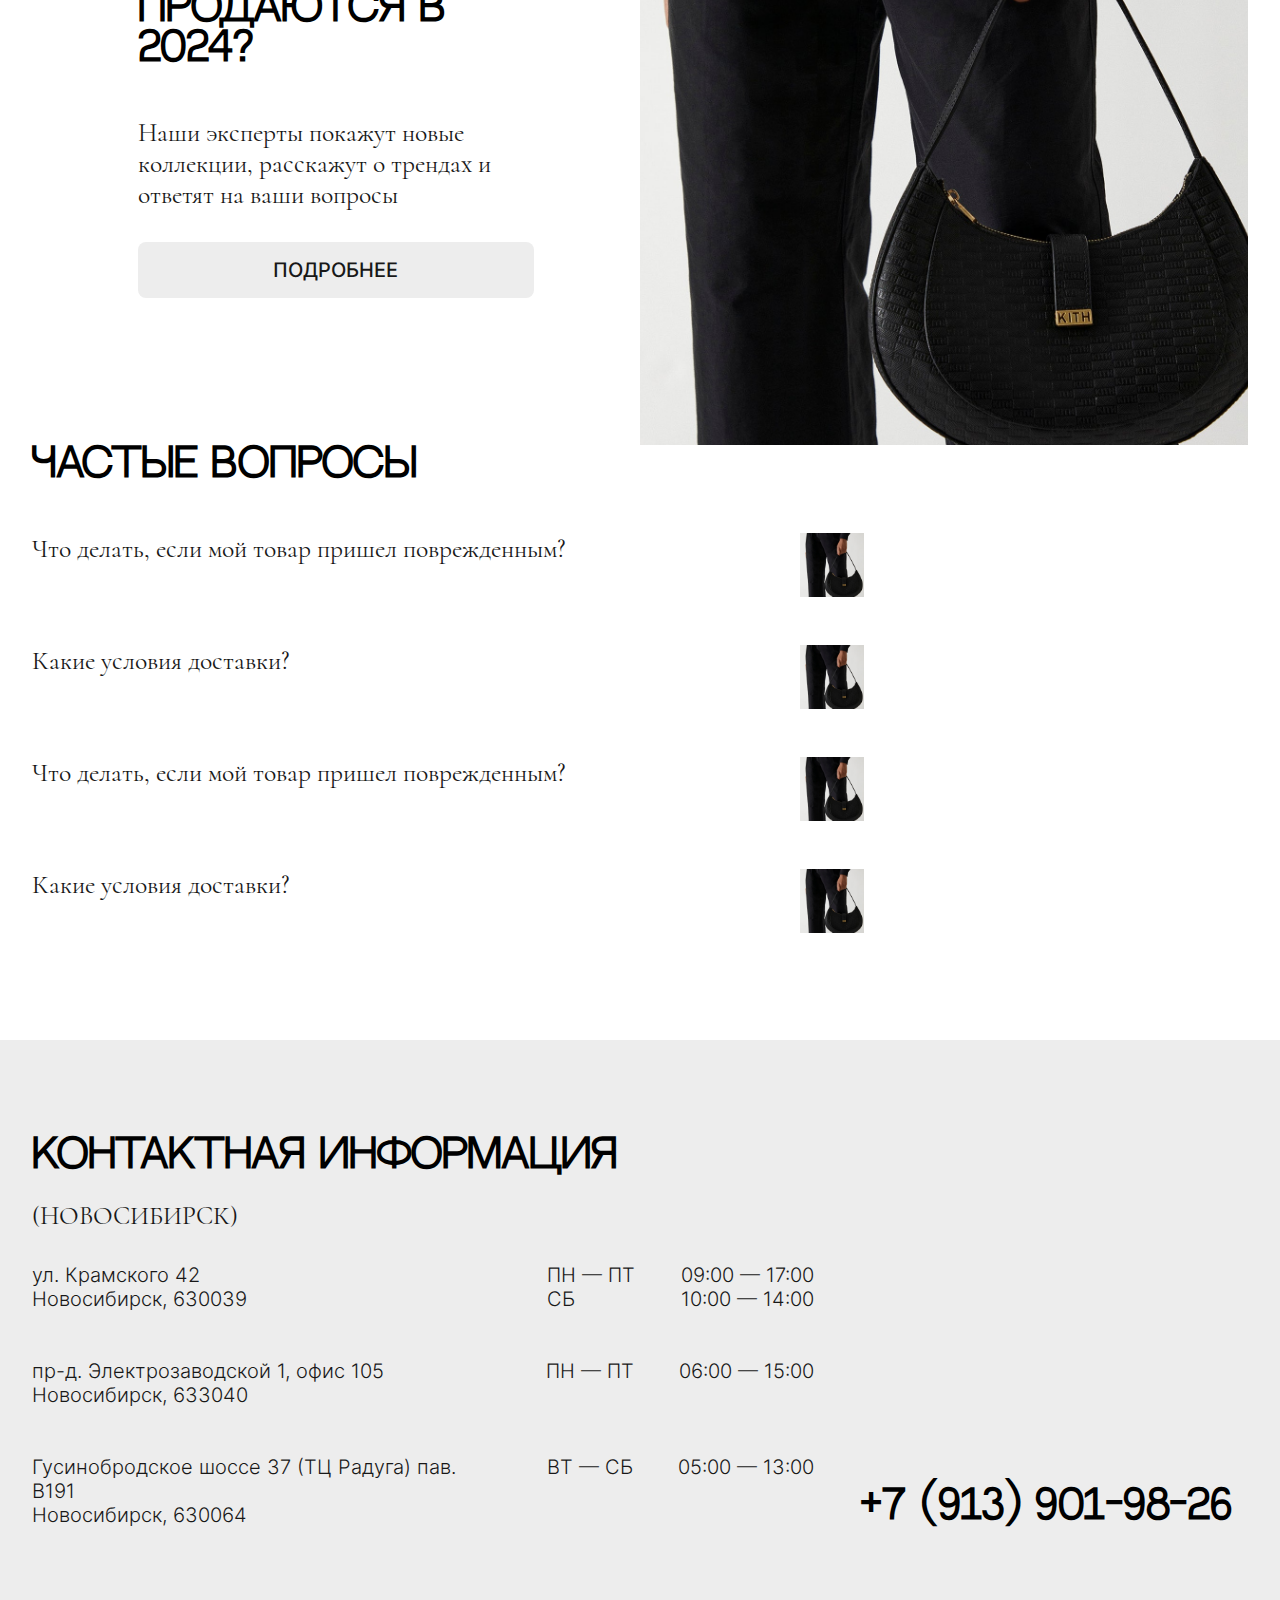
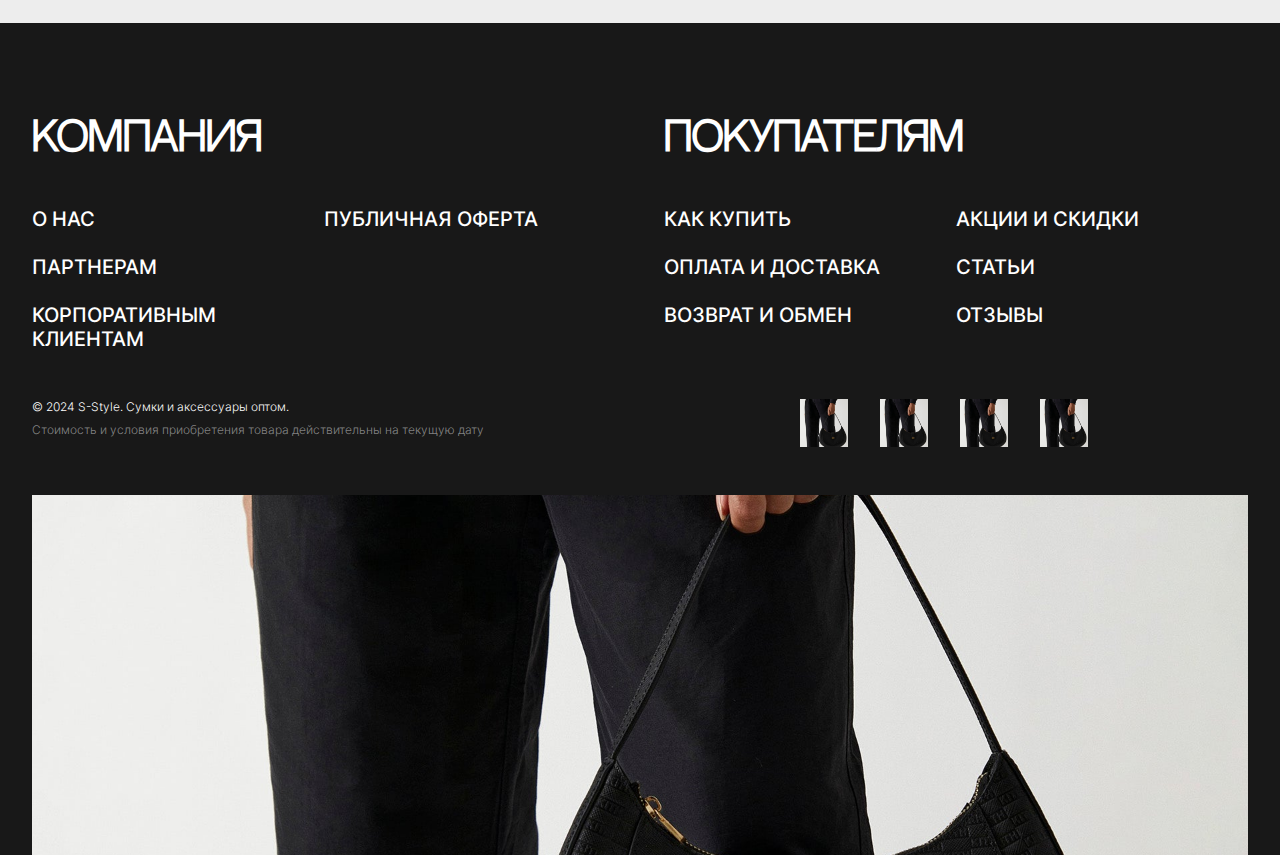
==== commit 07898886: "Добавлены перелинковки" ====
--- a/index.html
+++ b/index.html
@@ -23,7 +23,7 @@
                     <ul class="flex row-flex header-nav-box">
                         <li class="flex column-flex header-nav-item ">
                             <p class="special-text">Выбранно</p>
-                            <p class="bold-txt">ЖЕНСКОЕ</p>
+                            <a href="catalog.html" class="bold-txt">ЖЕНСКОЕ</a>
                         </li>
                         <li class="flex column-flex header-nav-item">
                             <p class="special-text"></p>
@@ -40,13 +40,13 @@
                 
                 <div class="flex row-flex header-right-box">
                     <a href="#" class="bold-txt">8 (800) 500 28 58</a>
-                    <div class="header-search-icon"><img src="img/img.png"></div>
+                    <a href="search.html" class="header-search-icon"><img src="img/img.png"></a>
                 </div>
 
                 <ul class="flex row-flex header-nav-box-mobile mobile">
                     <li class="flex column-flex header-nav-item-mobile">
                         <p class="special-text">Выбранно</p>
-                        <p class="bold-txt">ЖЕНСКОЕ</p>
+                        <a href="catalog.html" class="bold-txt">ЖЕНСКОЕ</a>
                     </li>
                     <li class="flex column-flex header-nav-item-mobile">
                         <p class="special-text"></p>
@@ -71,8 +71,8 @@
                             <div class="swiper-slide"><img src="img/img.png"></div>
                             <div class="swiper-slide"><img src="img/img.png"></div>
                         </div>
-                        <div class="swiper-button-next"><img src="img/icon.png"></div>
-                        <div class="swiper-button-prev"><img src="img/icon.png"></div>
+                        <div class="swiper-button-next"><img src="img/img.png"></div>
+                        <div class="swiper-button-prev"><img src="img/img.png"></div>
                     </div>
                     <script src="https://cdn.jsdelivr.net/npm/swiper@11/swiper-bundle.min.js"></script>
                     <script>
@@ -86,7 +86,7 @@
 
                     <ul class="flex row-flex advantage-box">
                         <li class="flex row-flex advantage-item">
-                            <div class="advantage-img"><img src="img/icon.png"></div>
+                            <div class="advantage-img"><img src="img/img.png"></div>
                             <p>Более 2 000 наименований моделей сумок и аксессуаров</p>
                         </li>
                         <li class="flex row-flex advantage-item">
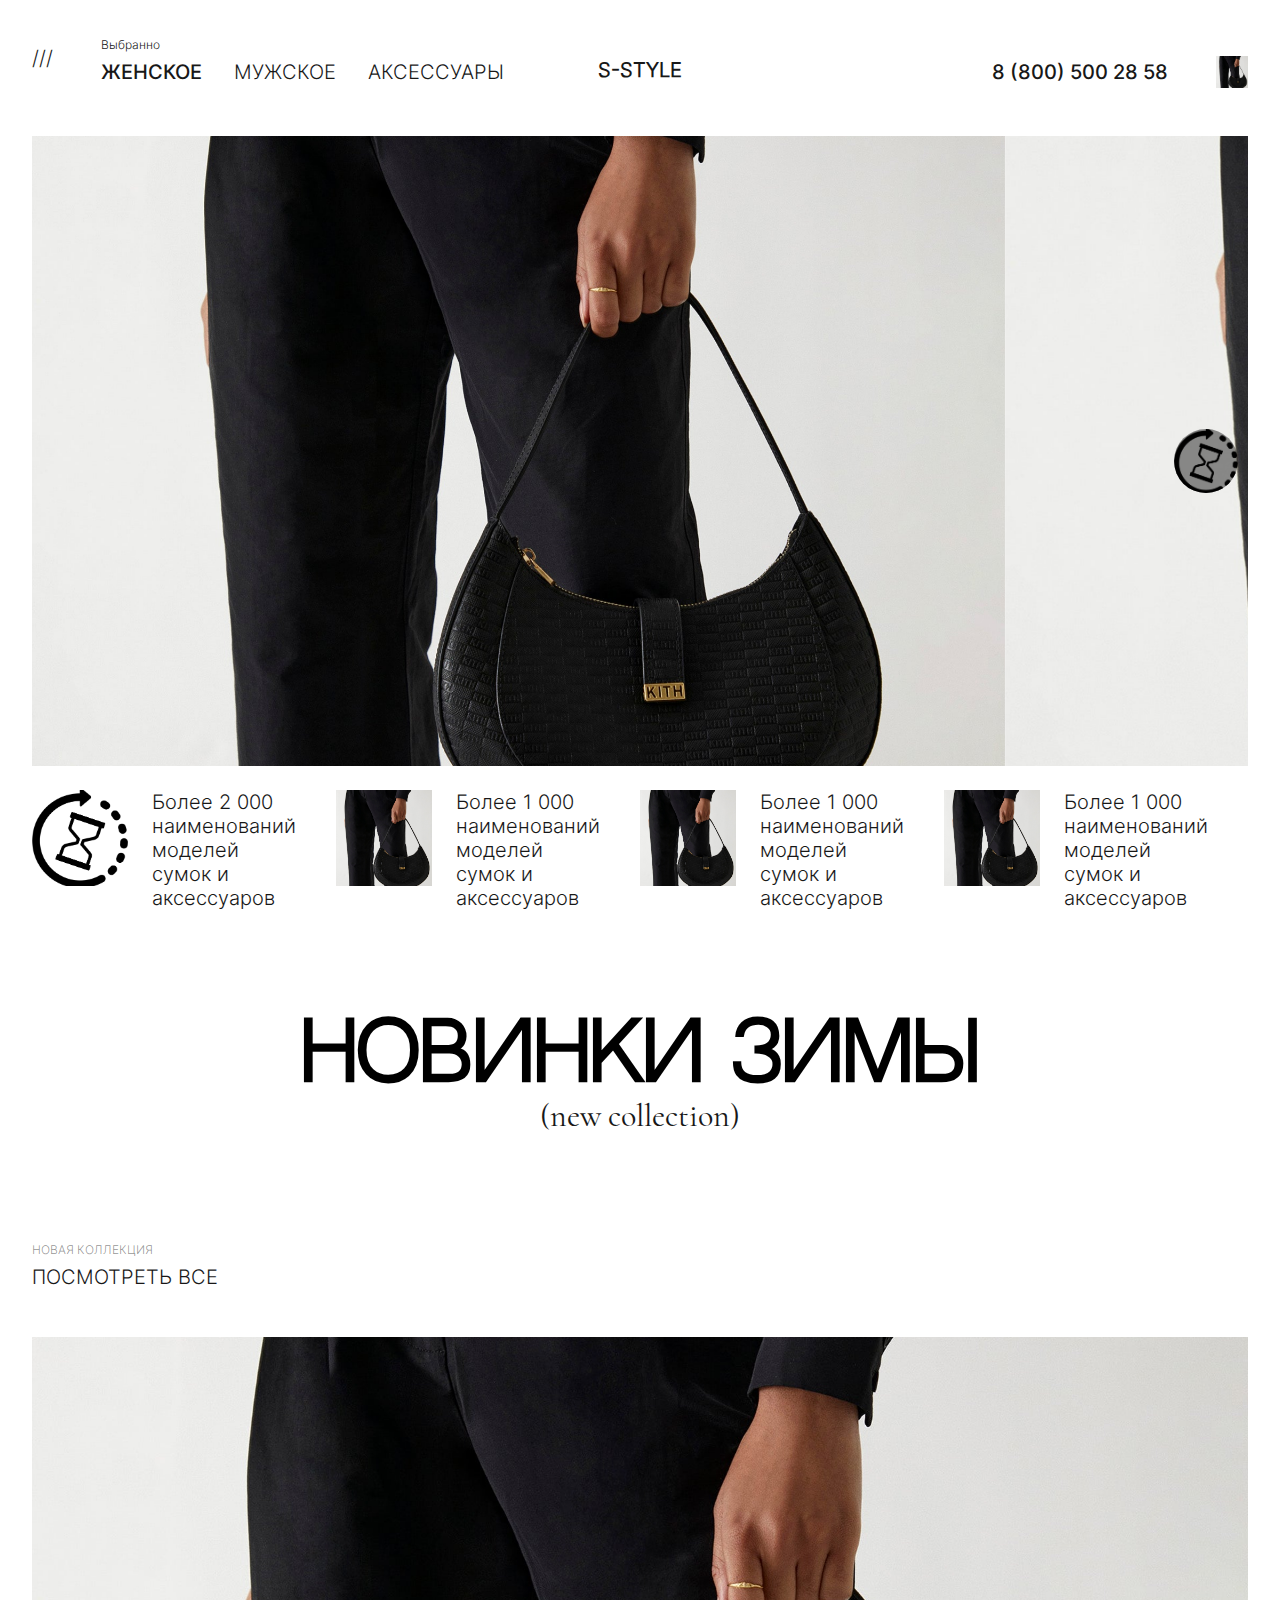
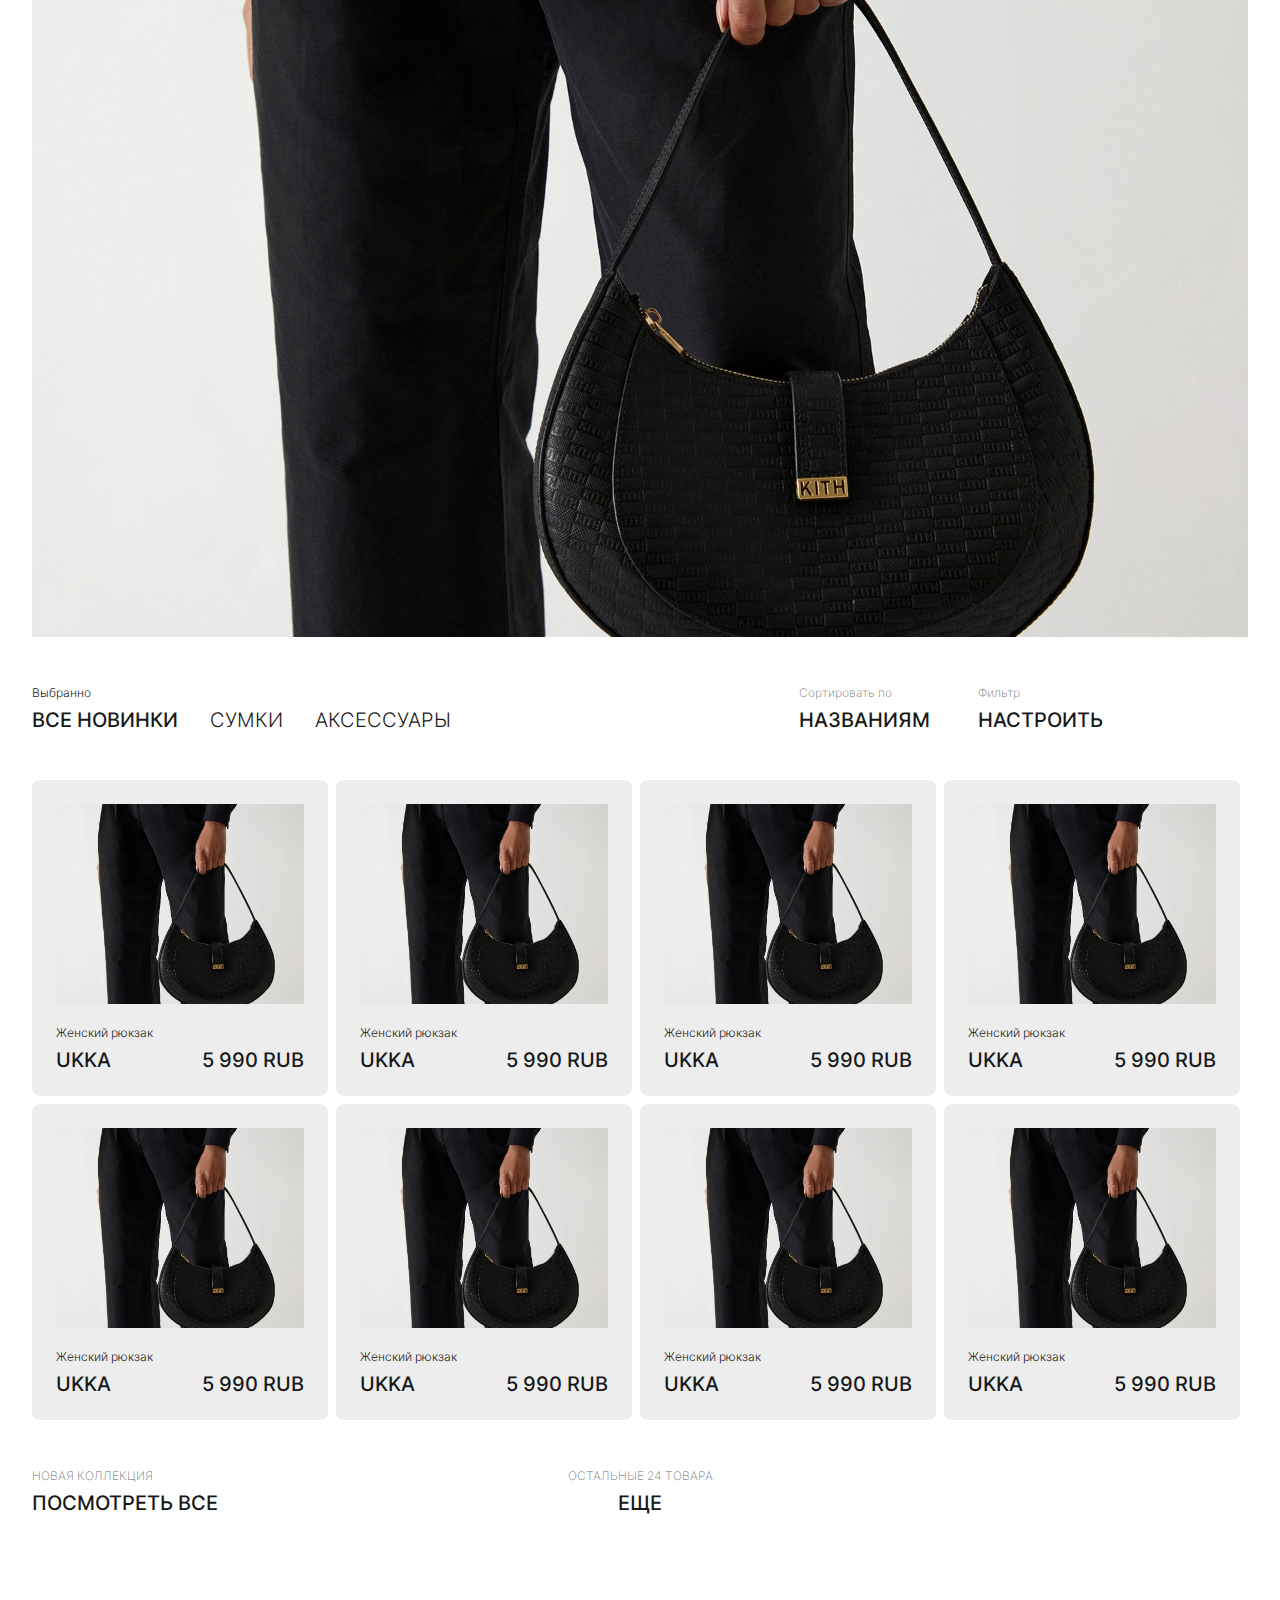
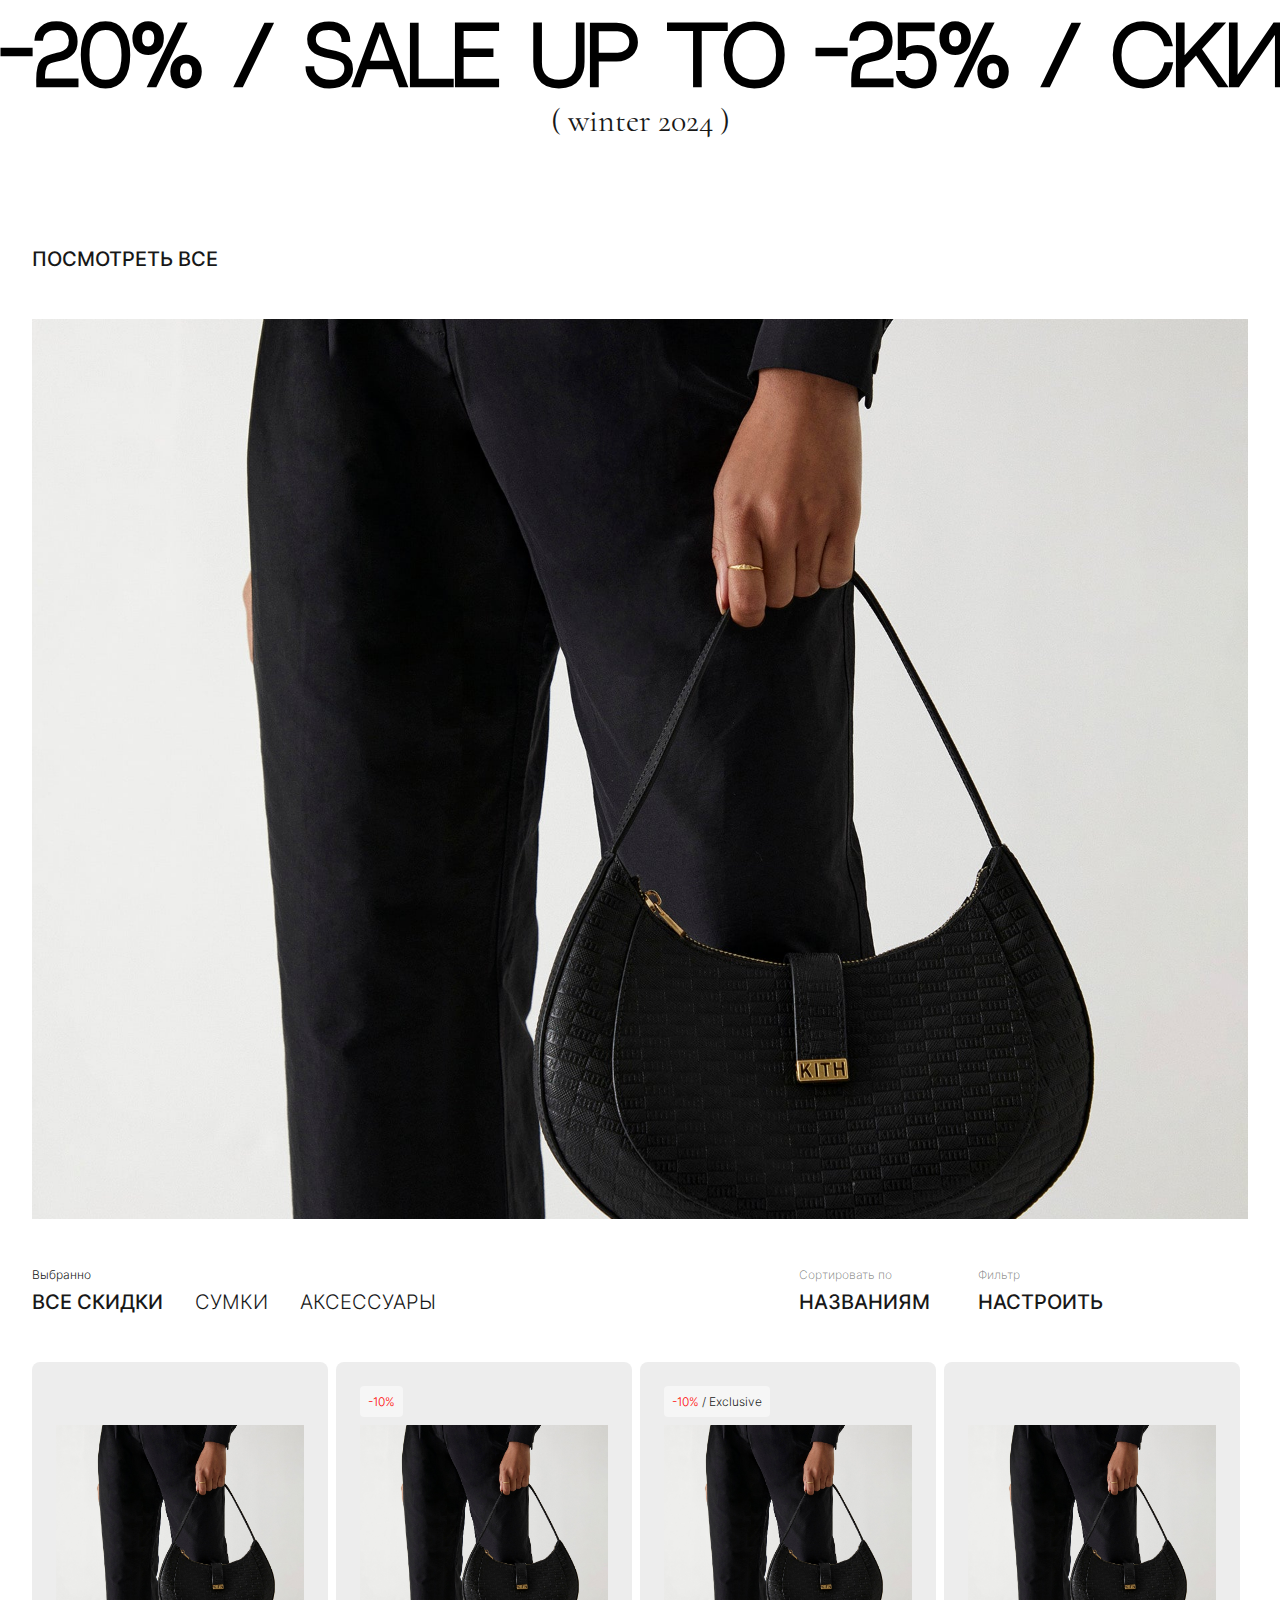
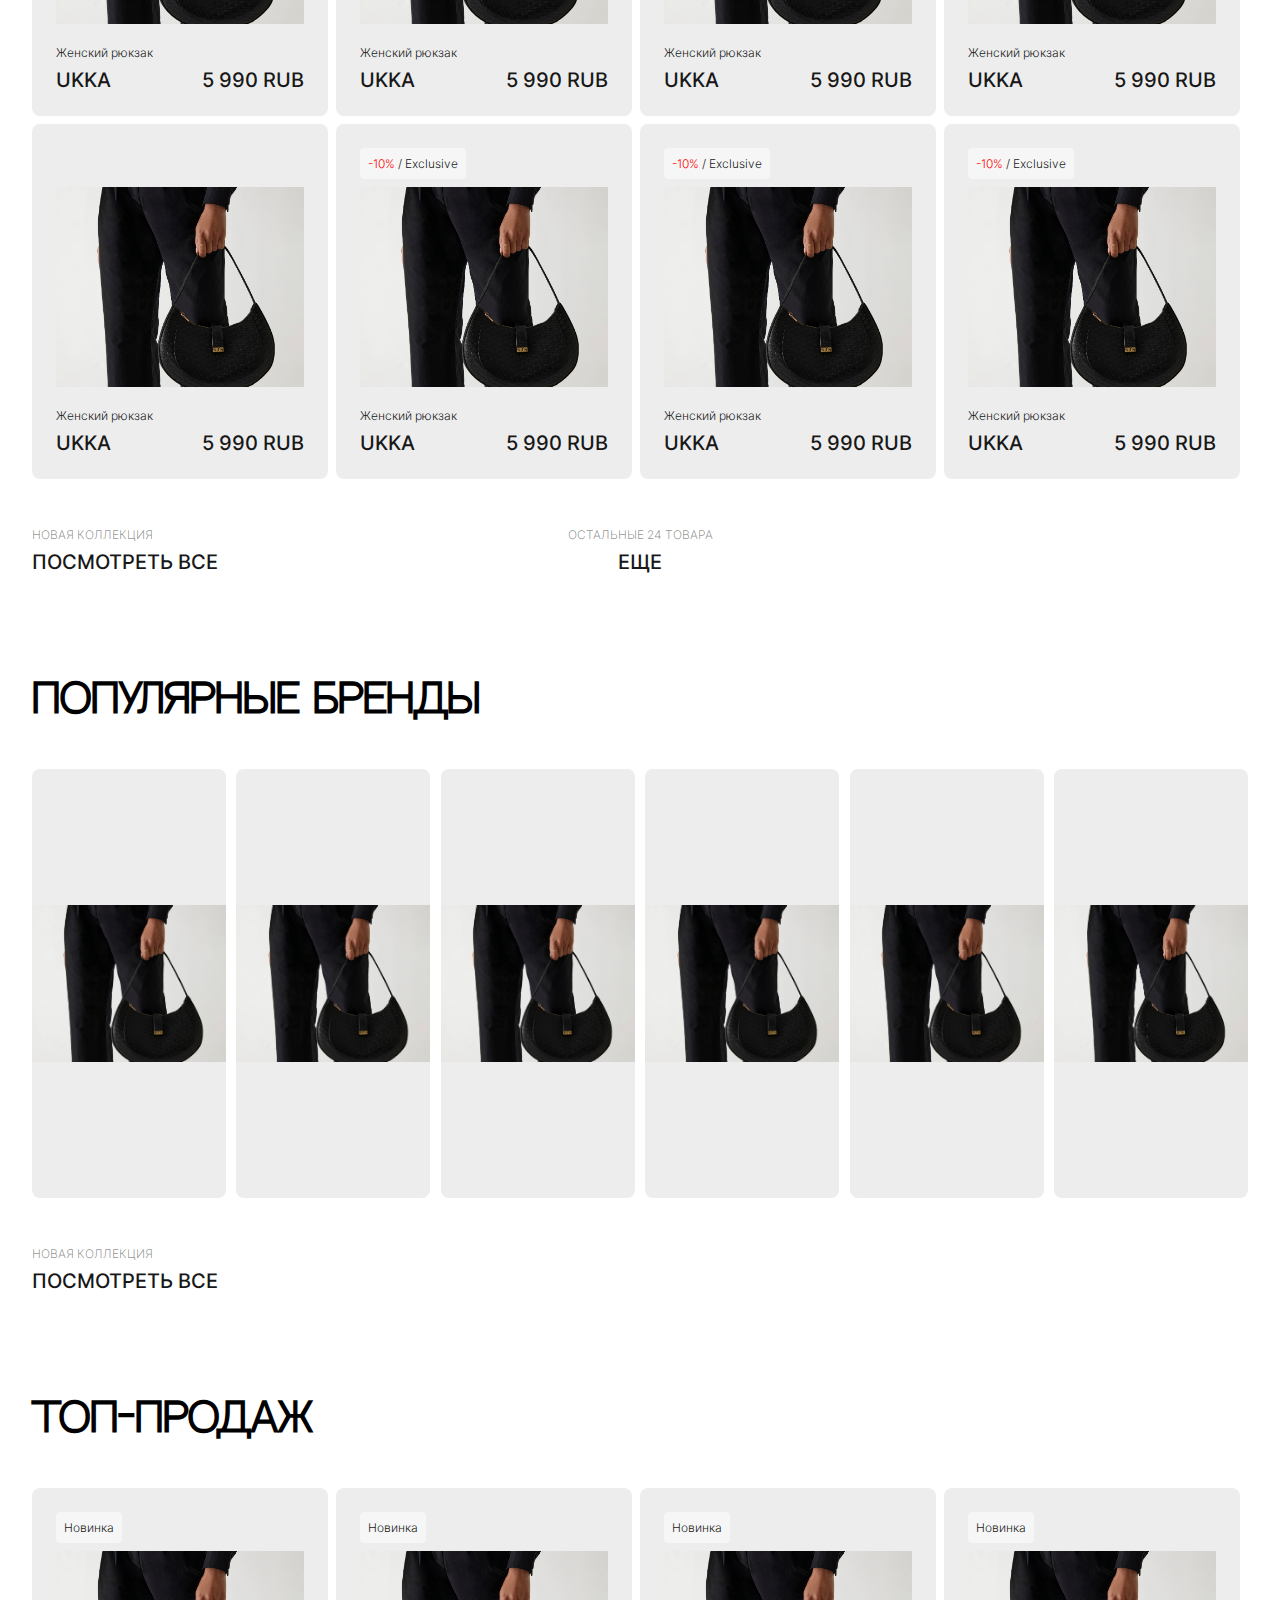
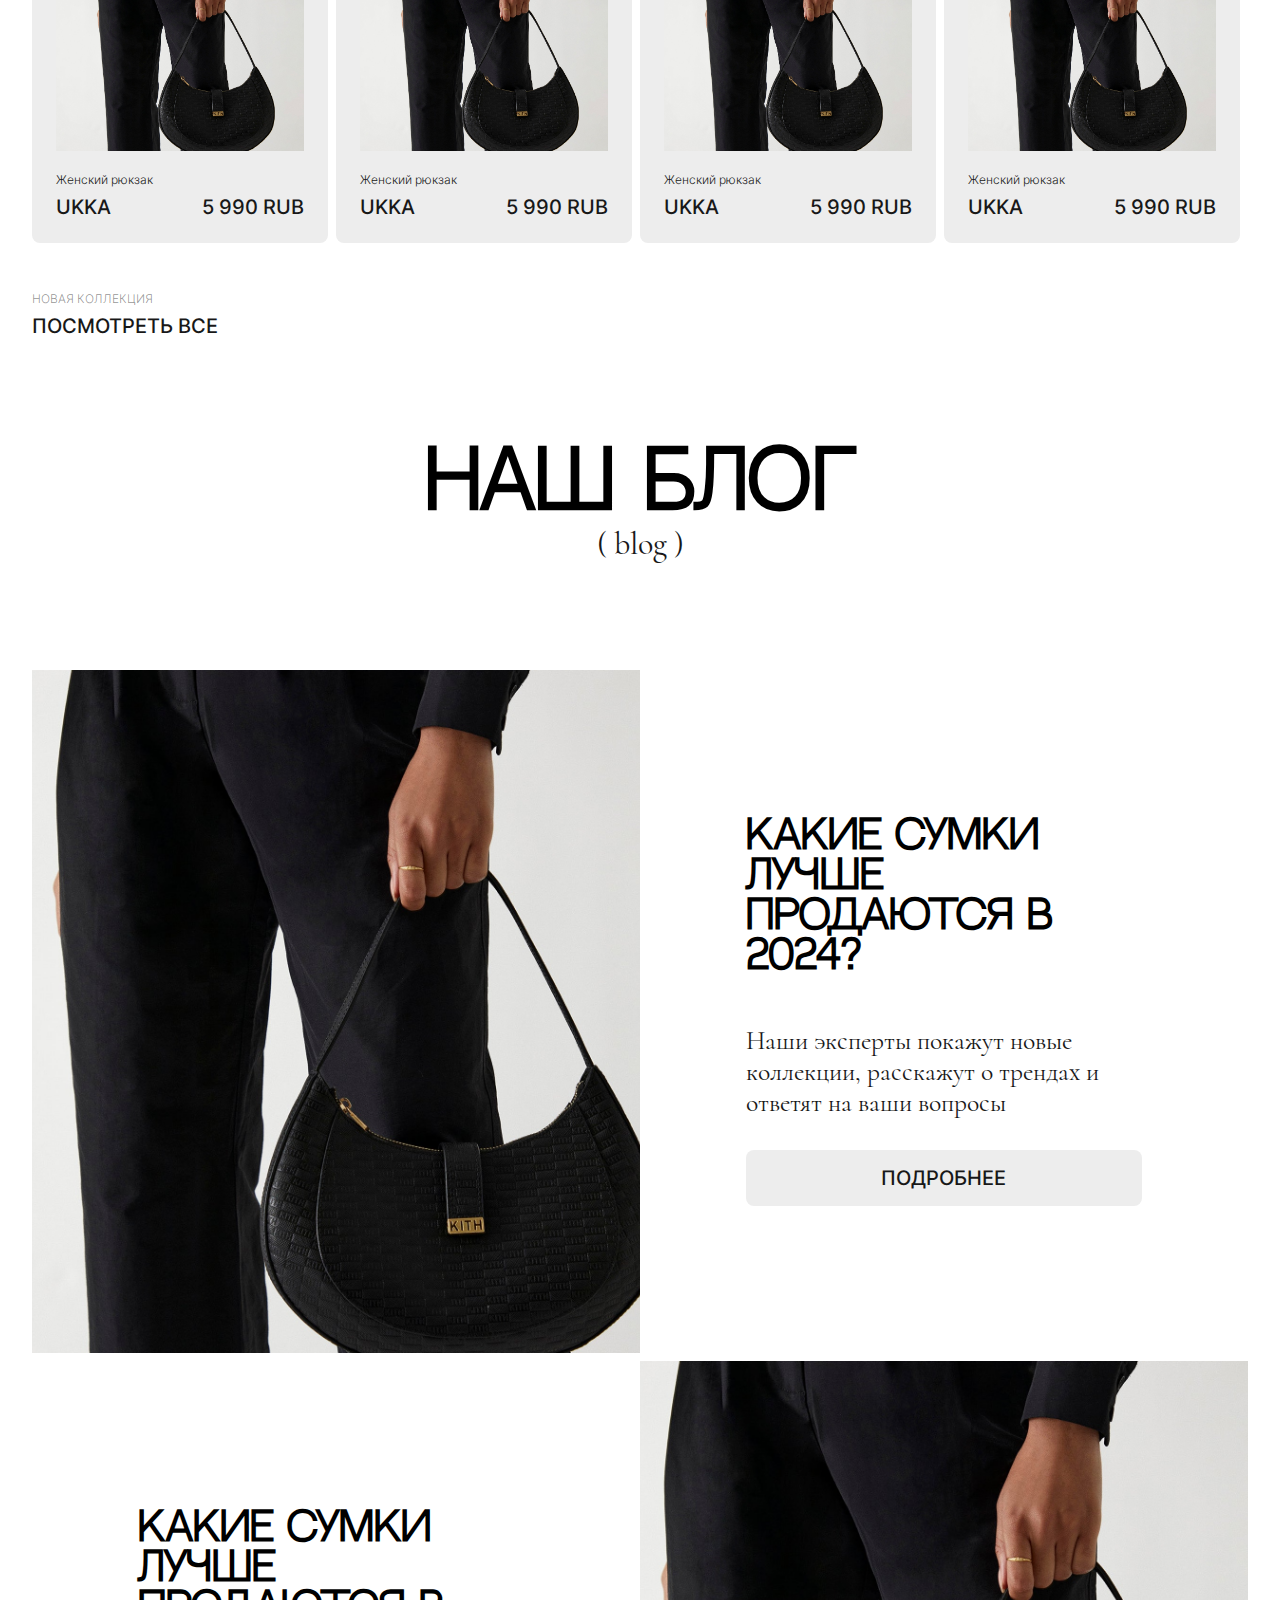
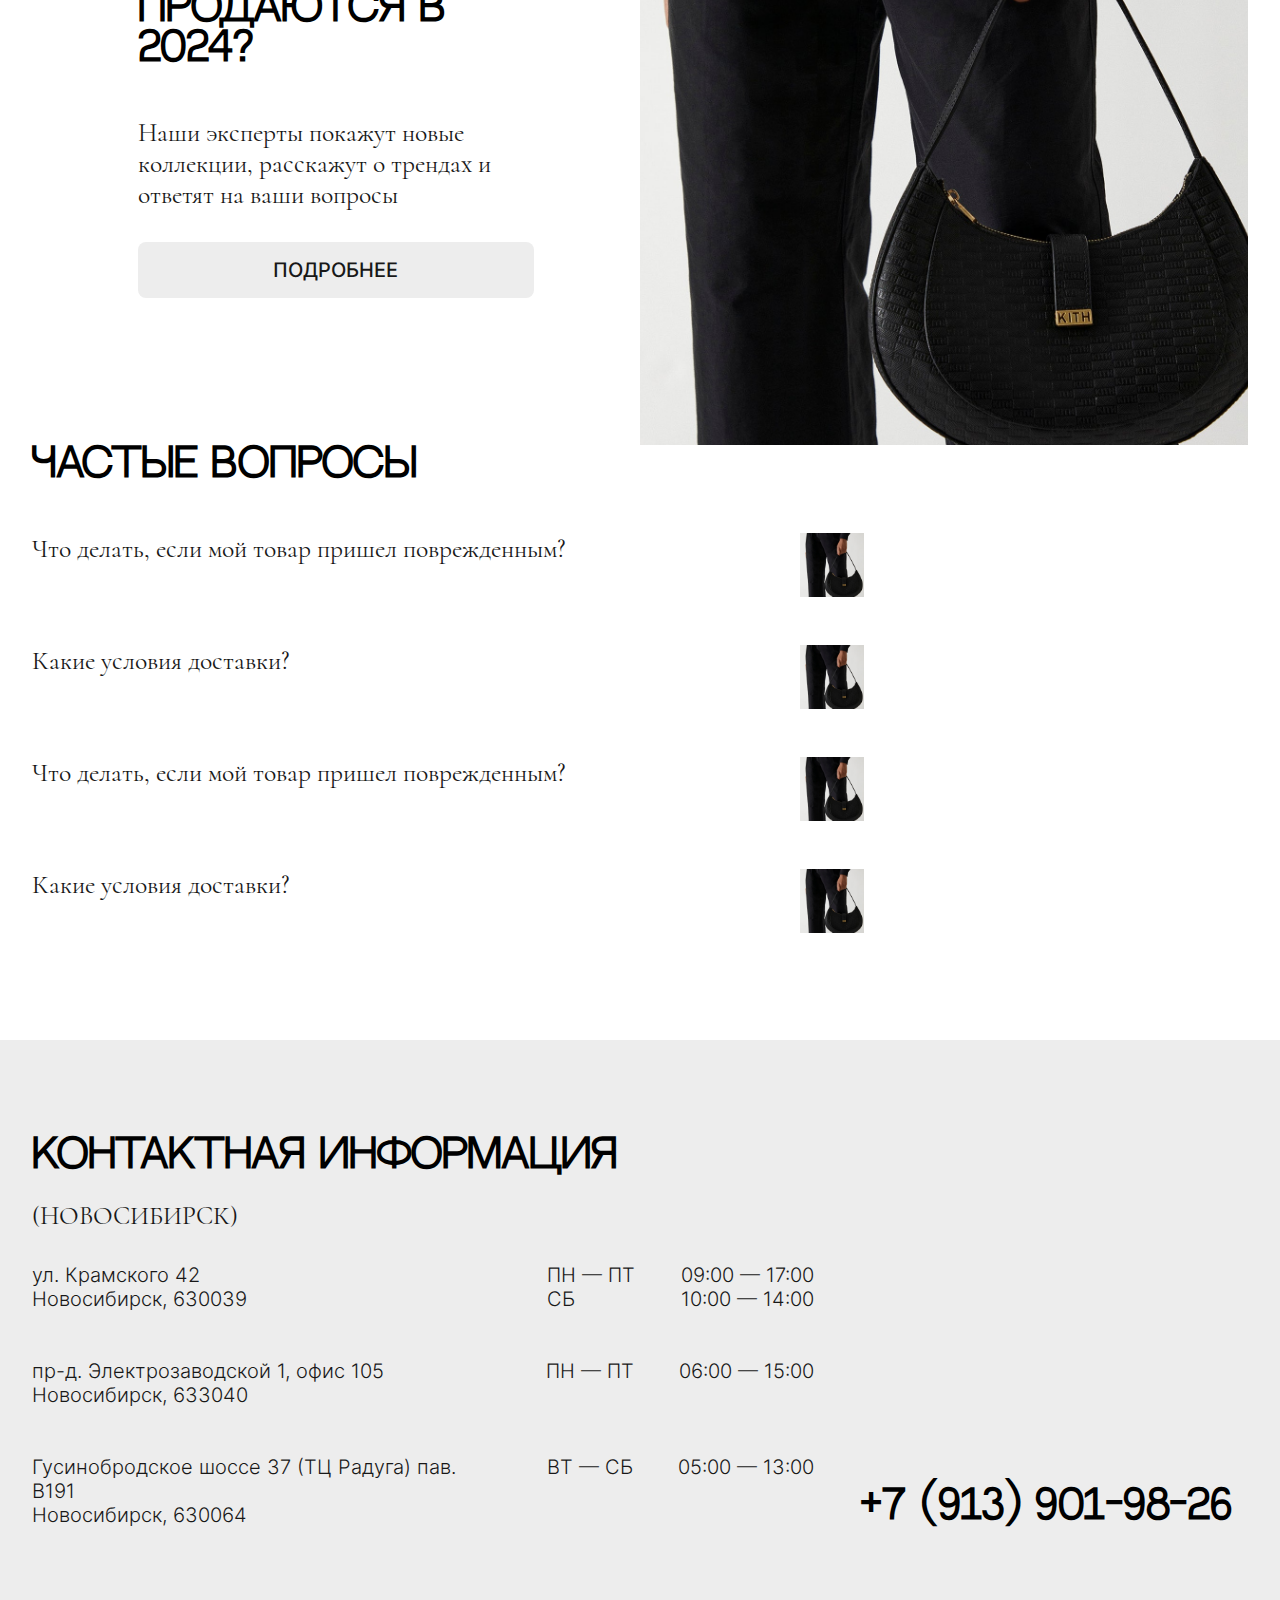
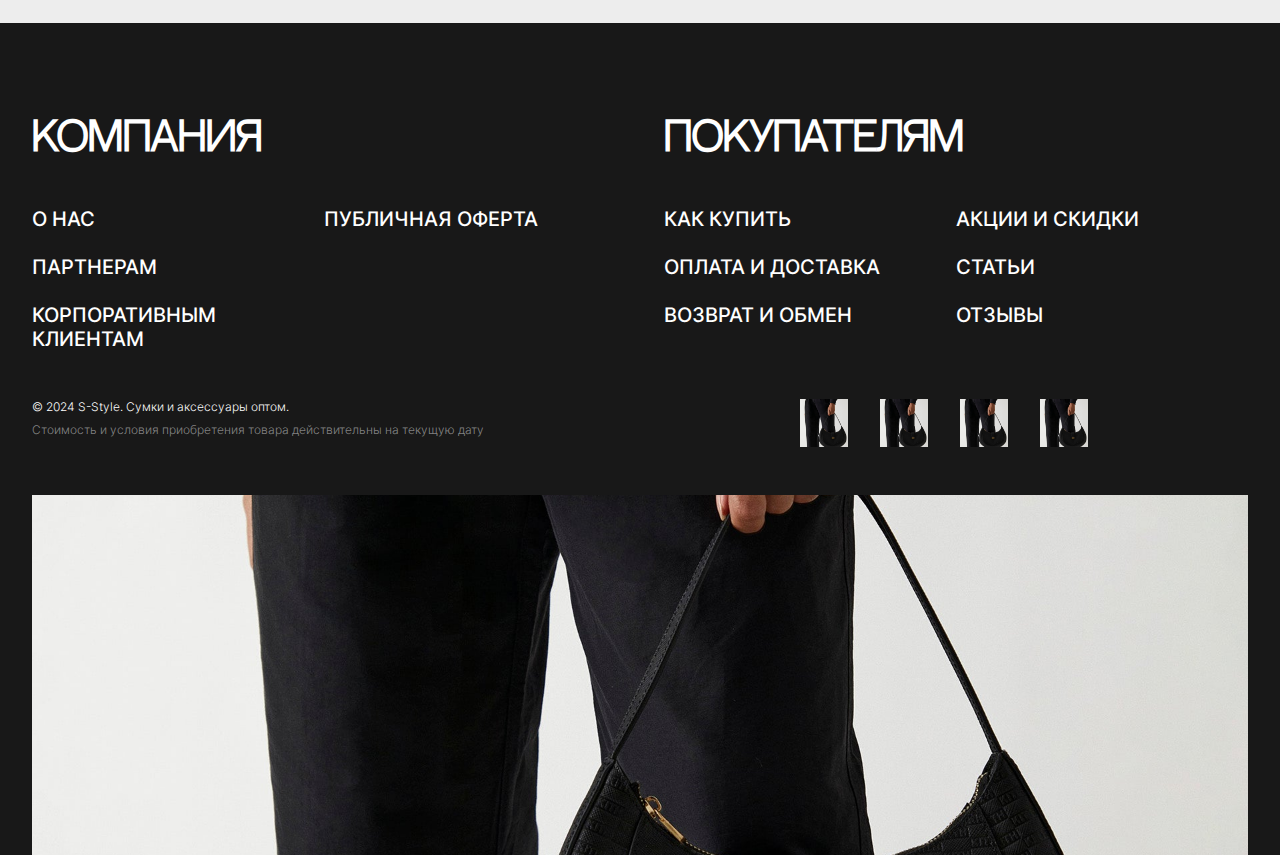
==== commit b49f48d8: "Merge branch 'main' of https://github.com/AndreyPantyukhin/sumkistyle.github.io" ====
--- a/index.html
+++ b/index.html
@@ -71,8 +71,8 @@
                             <div class="swiper-slide"><img src="img/img.png"></div>
                             <div class="swiper-slide"><img src="img/img.png"></div>
                         </div>
-                        <div class="swiper-button-next"><img src="img/img.png"></div>
-                        <div class="swiper-button-prev"><img src="img/img.png"></div>
+                        <div class="swiper-button-next"><img src="img/icon.png"></div>
+                        <div class="swiper-button-prev"><img src="img/icon.png"></div>
                     </div>
                     <script src="https://cdn.jsdelivr.net/npm/swiper@11/swiper-bundle.min.js"></script>
                     <script>
@@ -86,7 +86,7 @@
 
                     <ul class="flex row-flex advantage-box">
                         <li class="flex row-flex advantage-item">
-                            <div class="advantage-img"><img src="img/img.png"></div>
+                            <div class="advantage-img"><img src="img/icon.png"></div>
                             <p>Более 2 000 наименований моделей сумок и аксессуаров</p>
                         </li>
                         <li class="flex row-flex advantage-item">
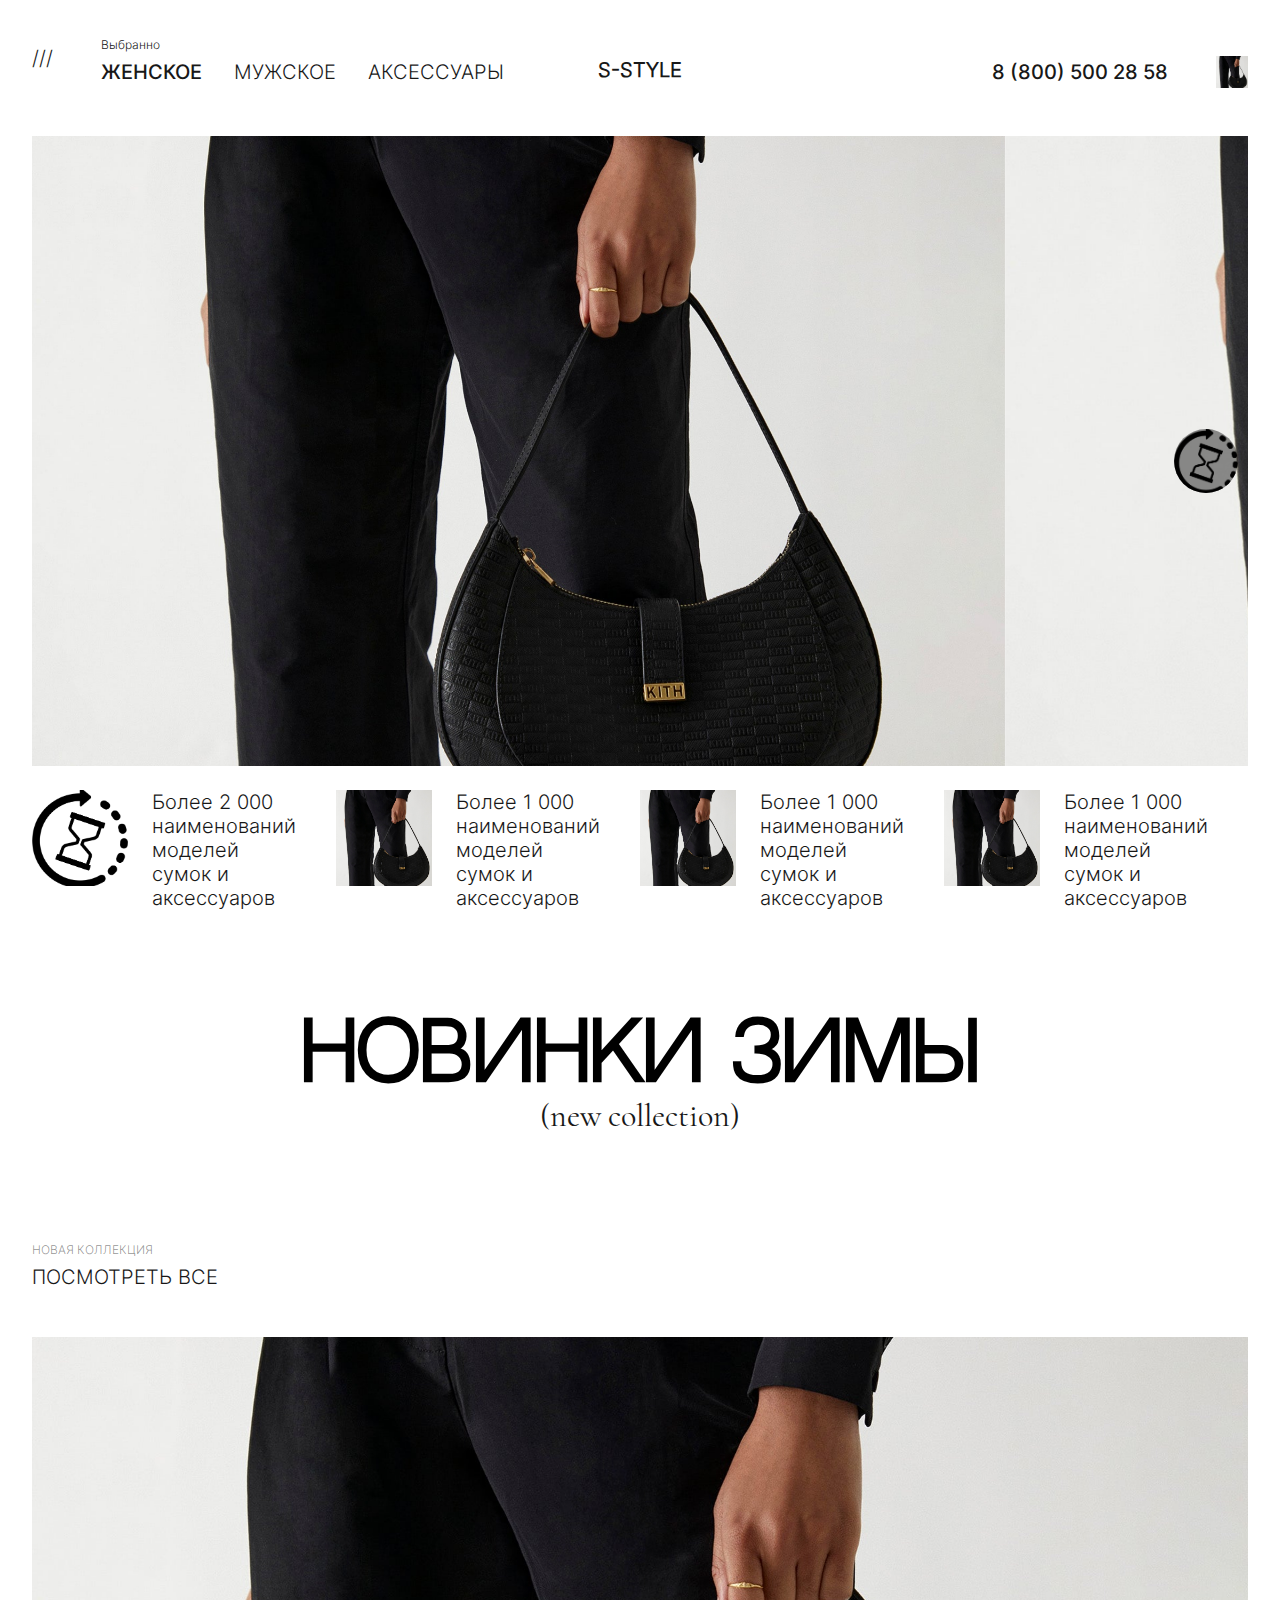
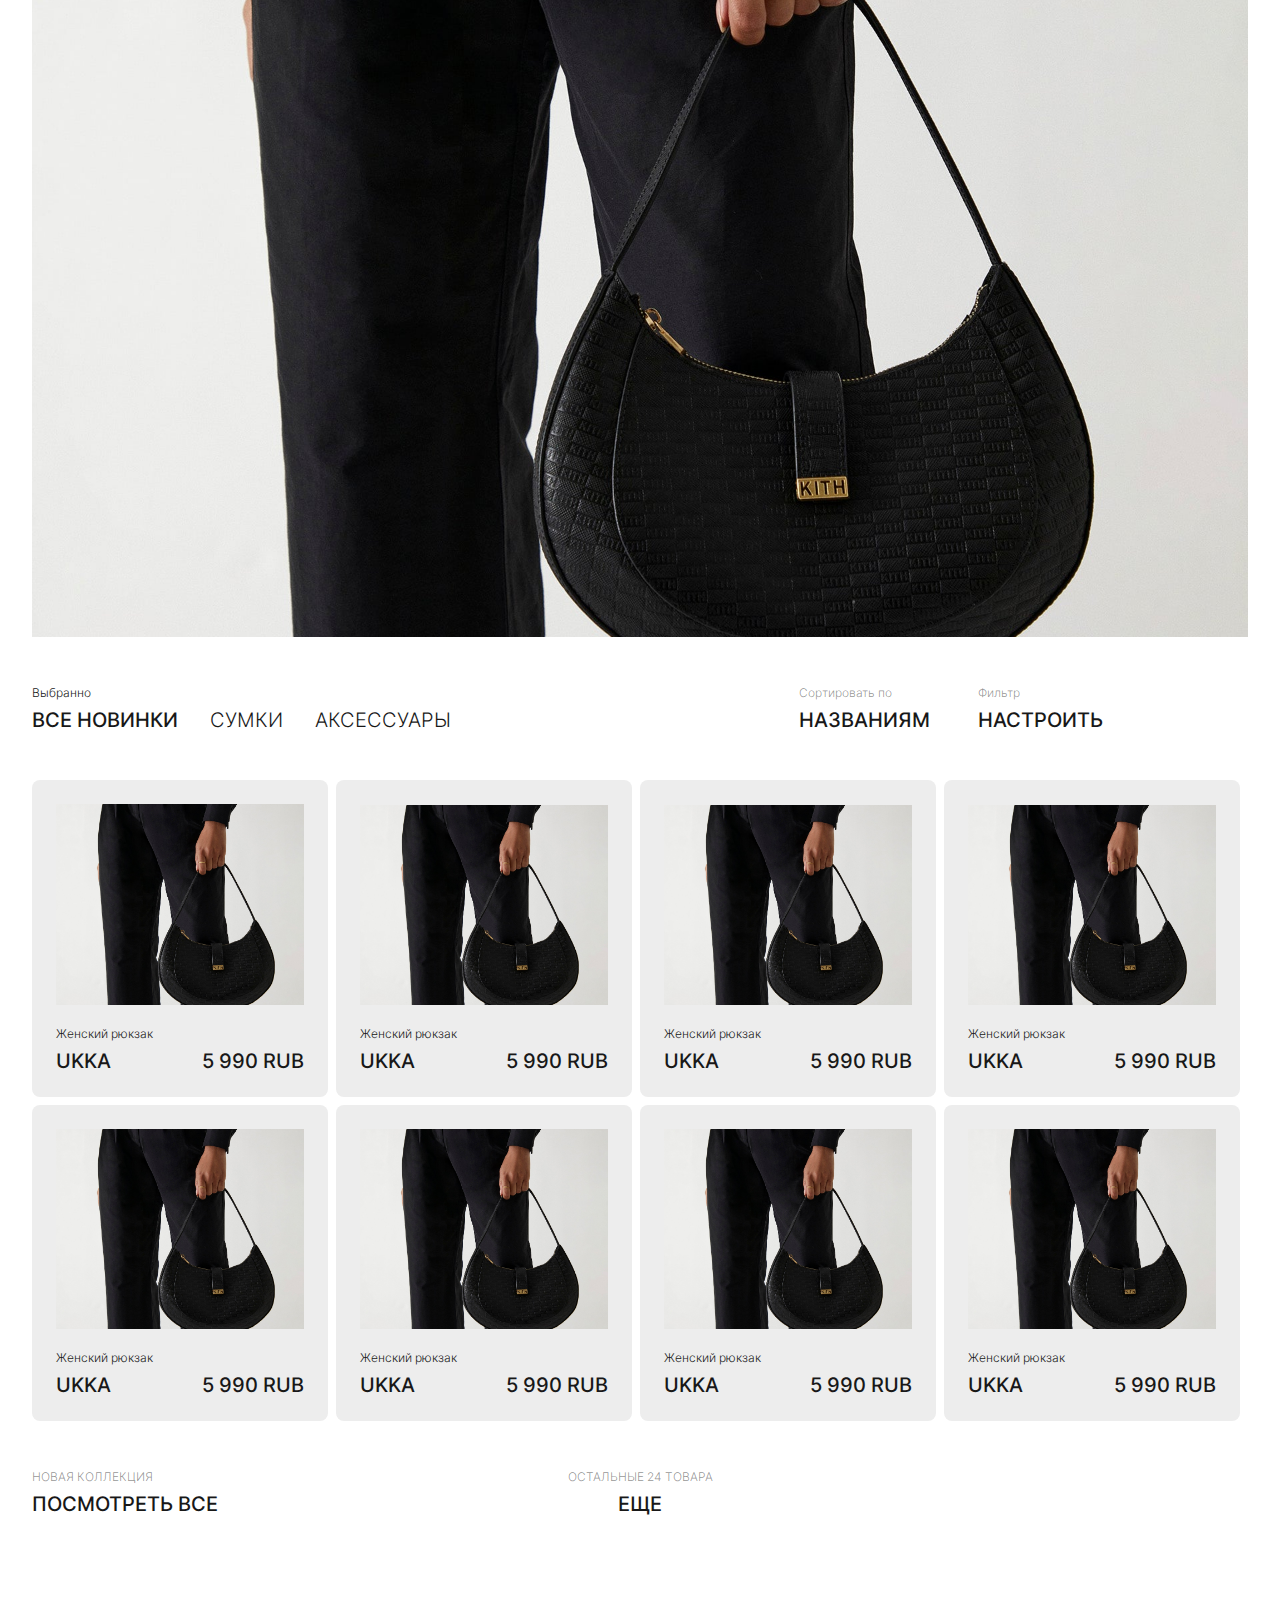
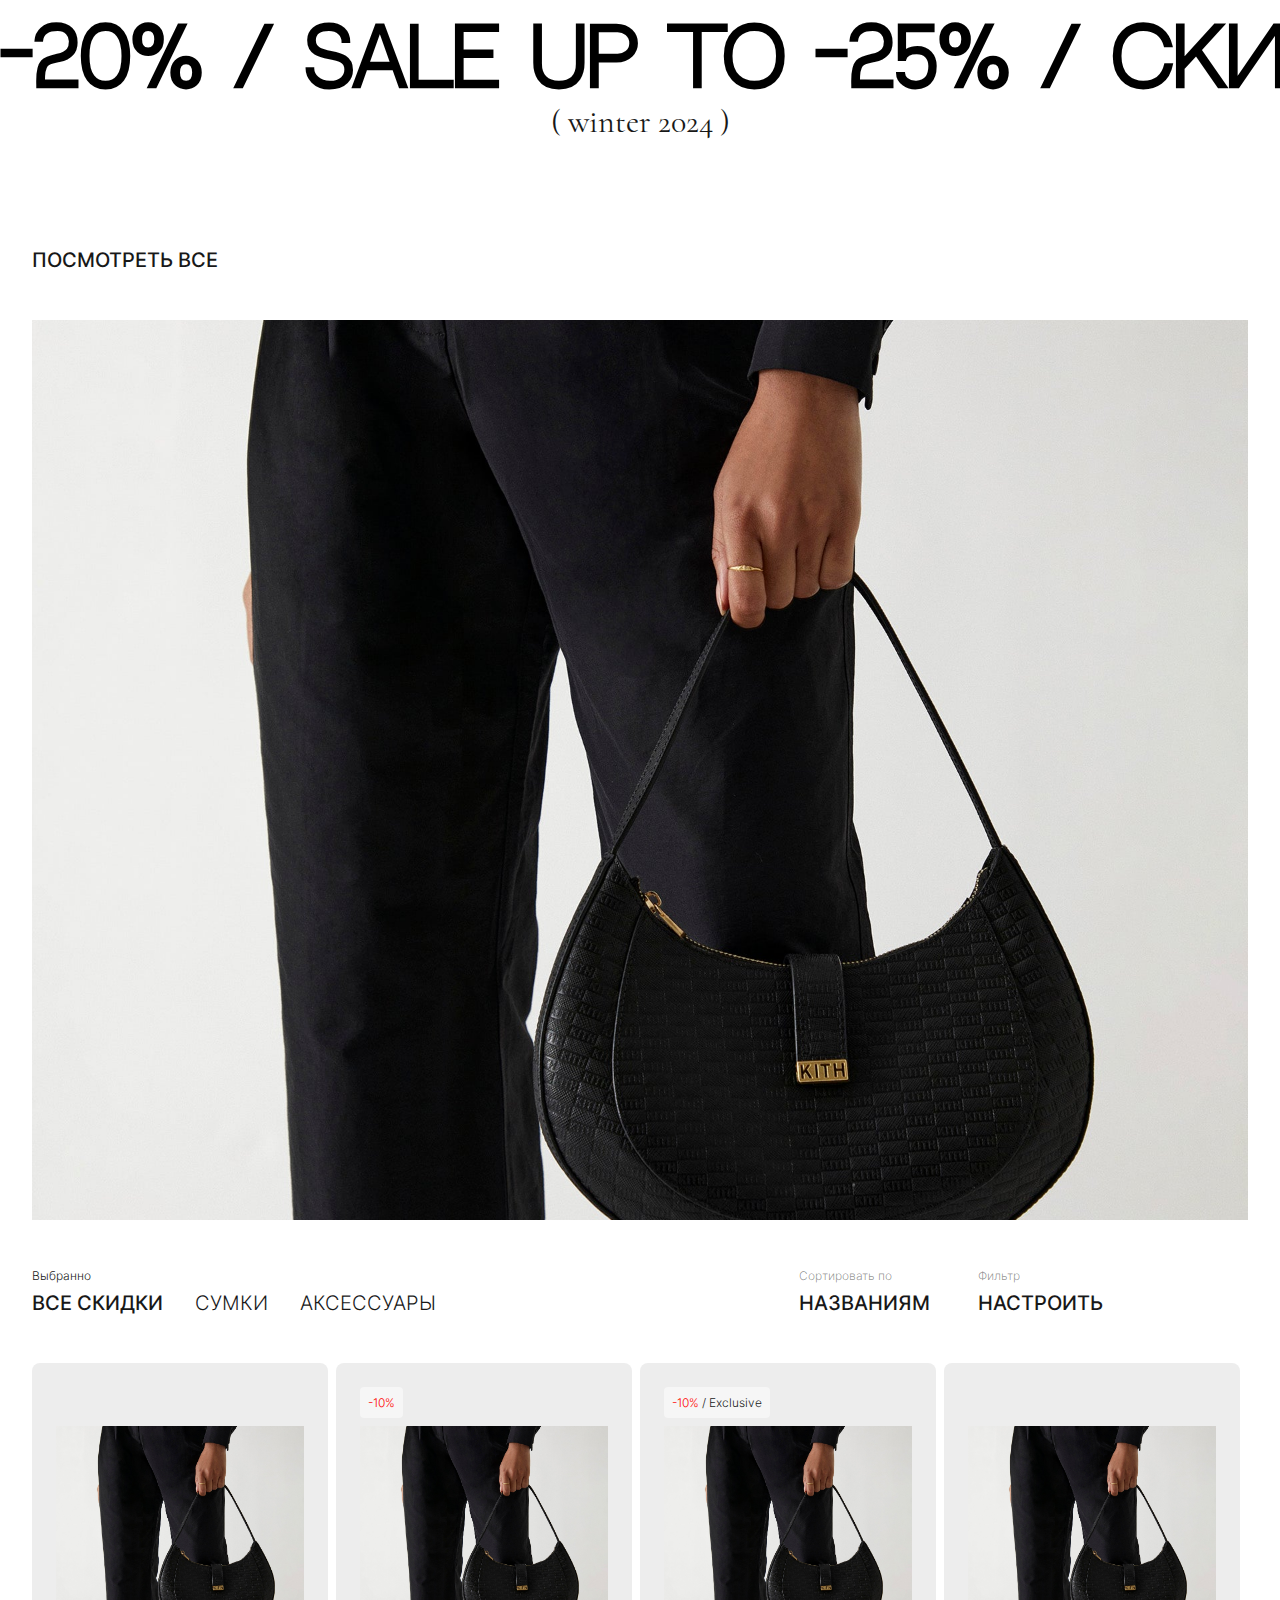
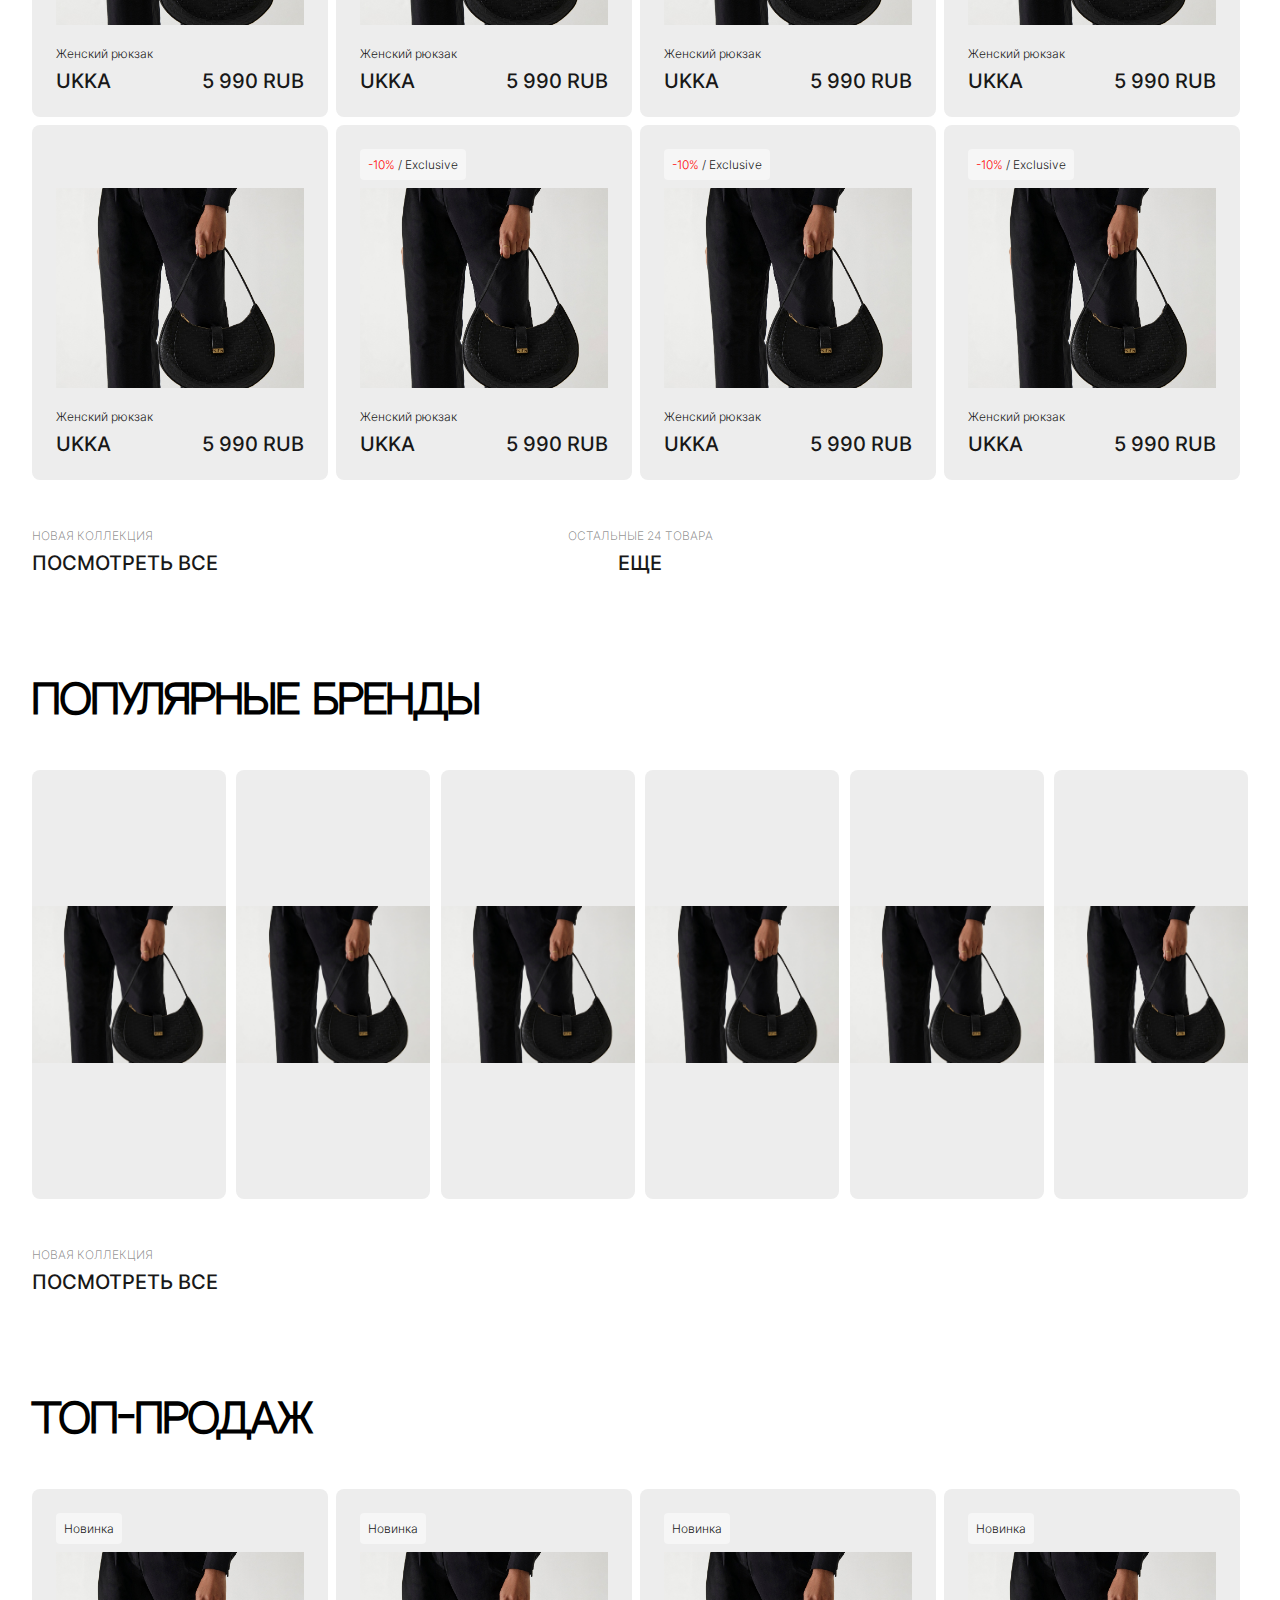
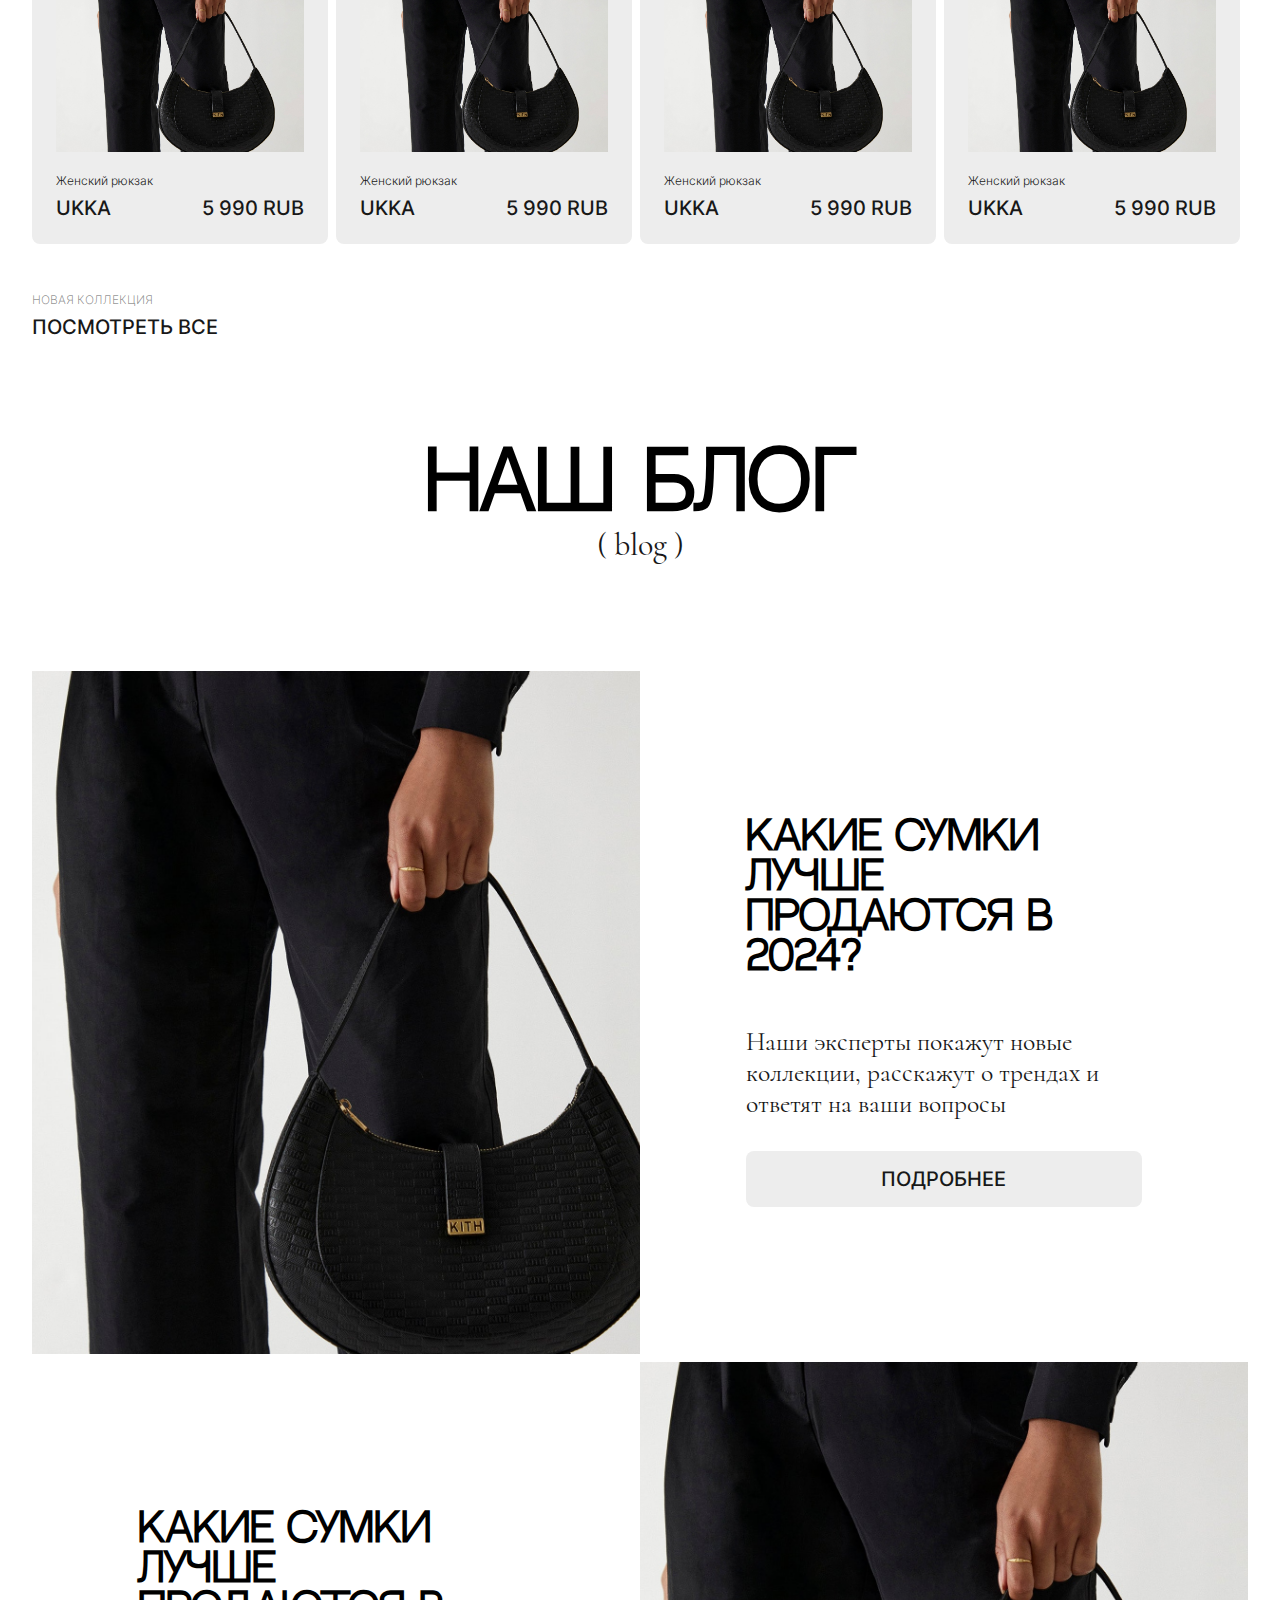
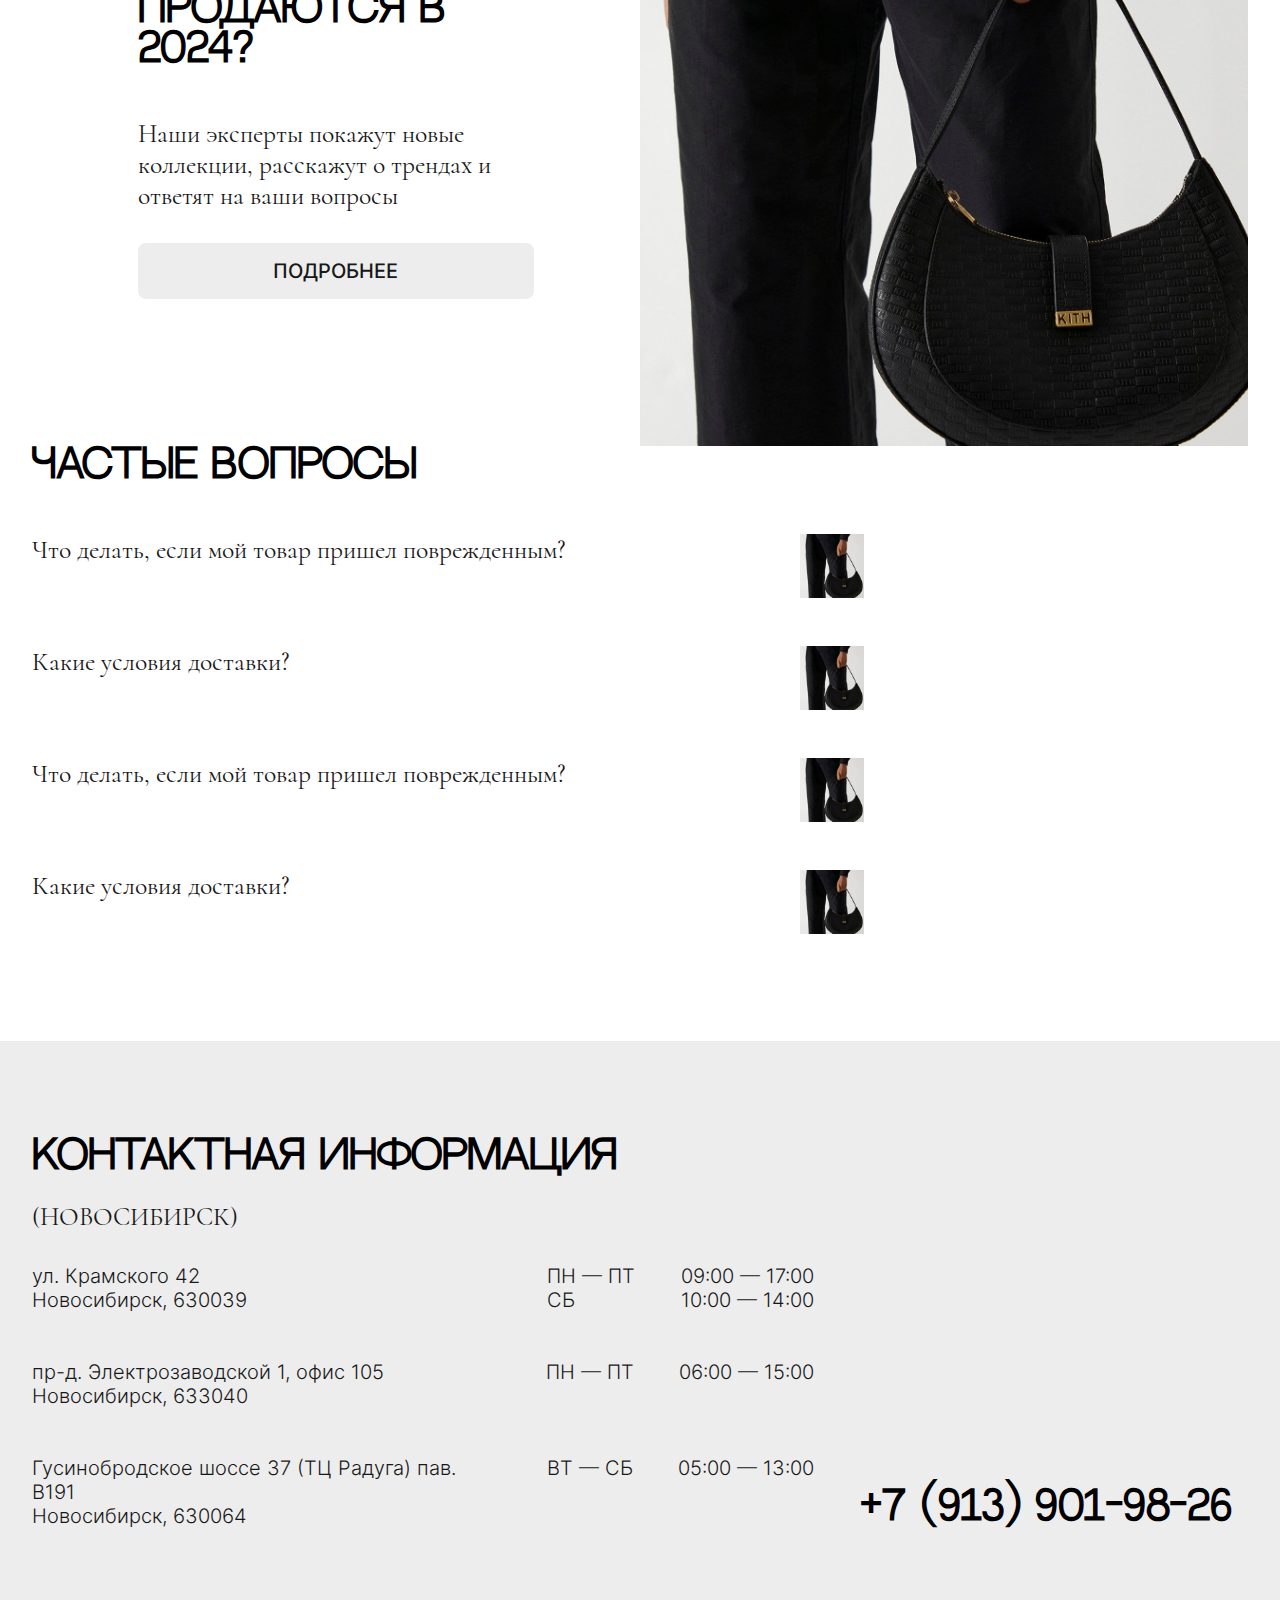
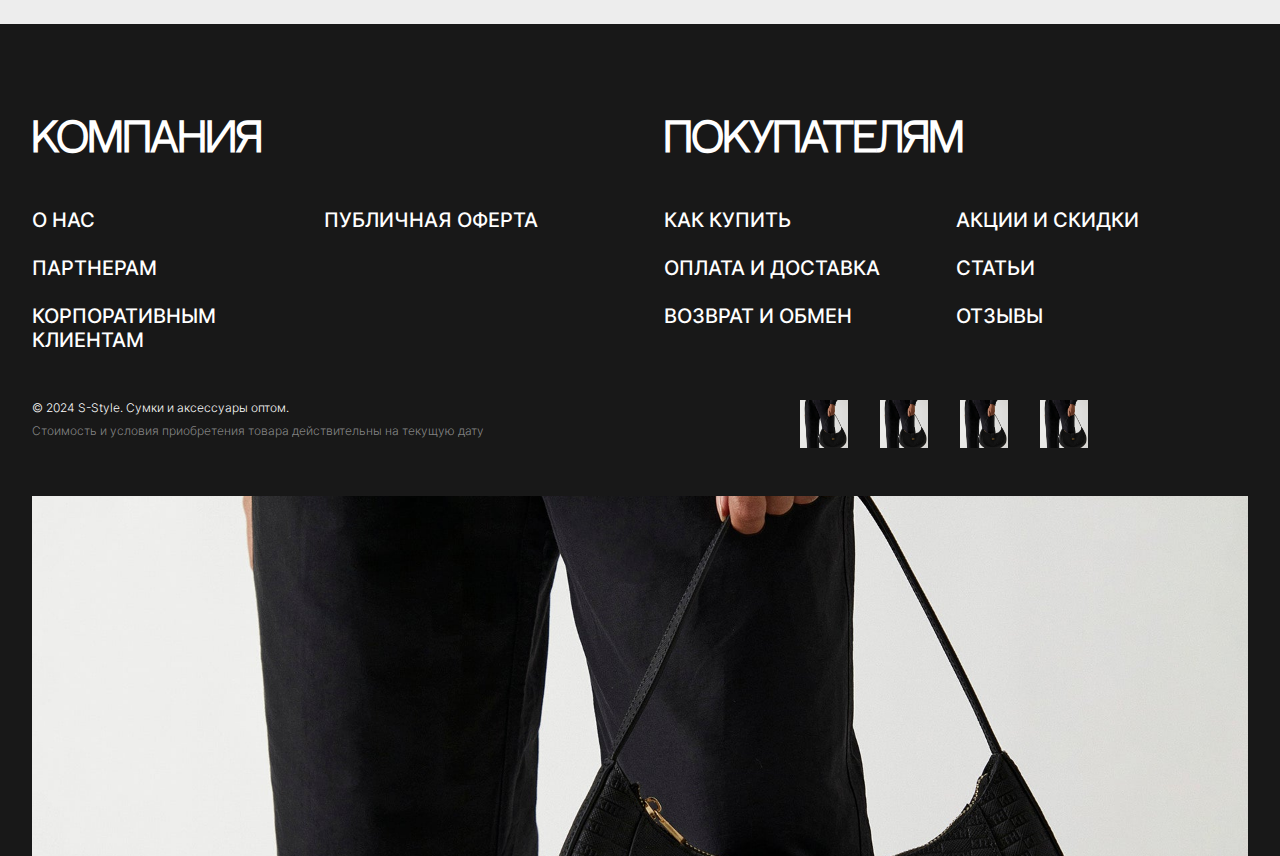
==== commit ed04f642: "new link" ====
--- a/index.html
+++ b/index.html
@@ -155,14 +155,14 @@
                     </div>
                 
                     <ul class="flex row-flex product-box">
-                        <li class="flex column-flex product-item">
-                            <div class="product-img"><img src="img/img.png"></div>
-                            <p class="special-text">Женский рюкзак</p>
-                            <div class="flex row-flex product-name-price">
-                                <p class="bold-txt">UKKA</p>
-                                <p class="bold-txt">5 990 RUB</p>
-                            </div>
-                        </li>
+                        <a href="product-page.html" class="flex column-flex product-item">
+                            <div class="product-img"><img src="img/img.png"></div>
+                            <p class="special-text">Женский рюкзак</p>
+                            <div class="flex row-flex product-name-price">
+                                <p class="bold-txt">UKKA</p>
+                                <p class="bold-txt">5 990 RUB</p>
+                            </div>
+                        </a>
                         <li class="flex column-flex product-item">
                             <div class="product-img"><img src="img/img.png"></div>
                             <p class="special-text">Женский рюкзак</p>
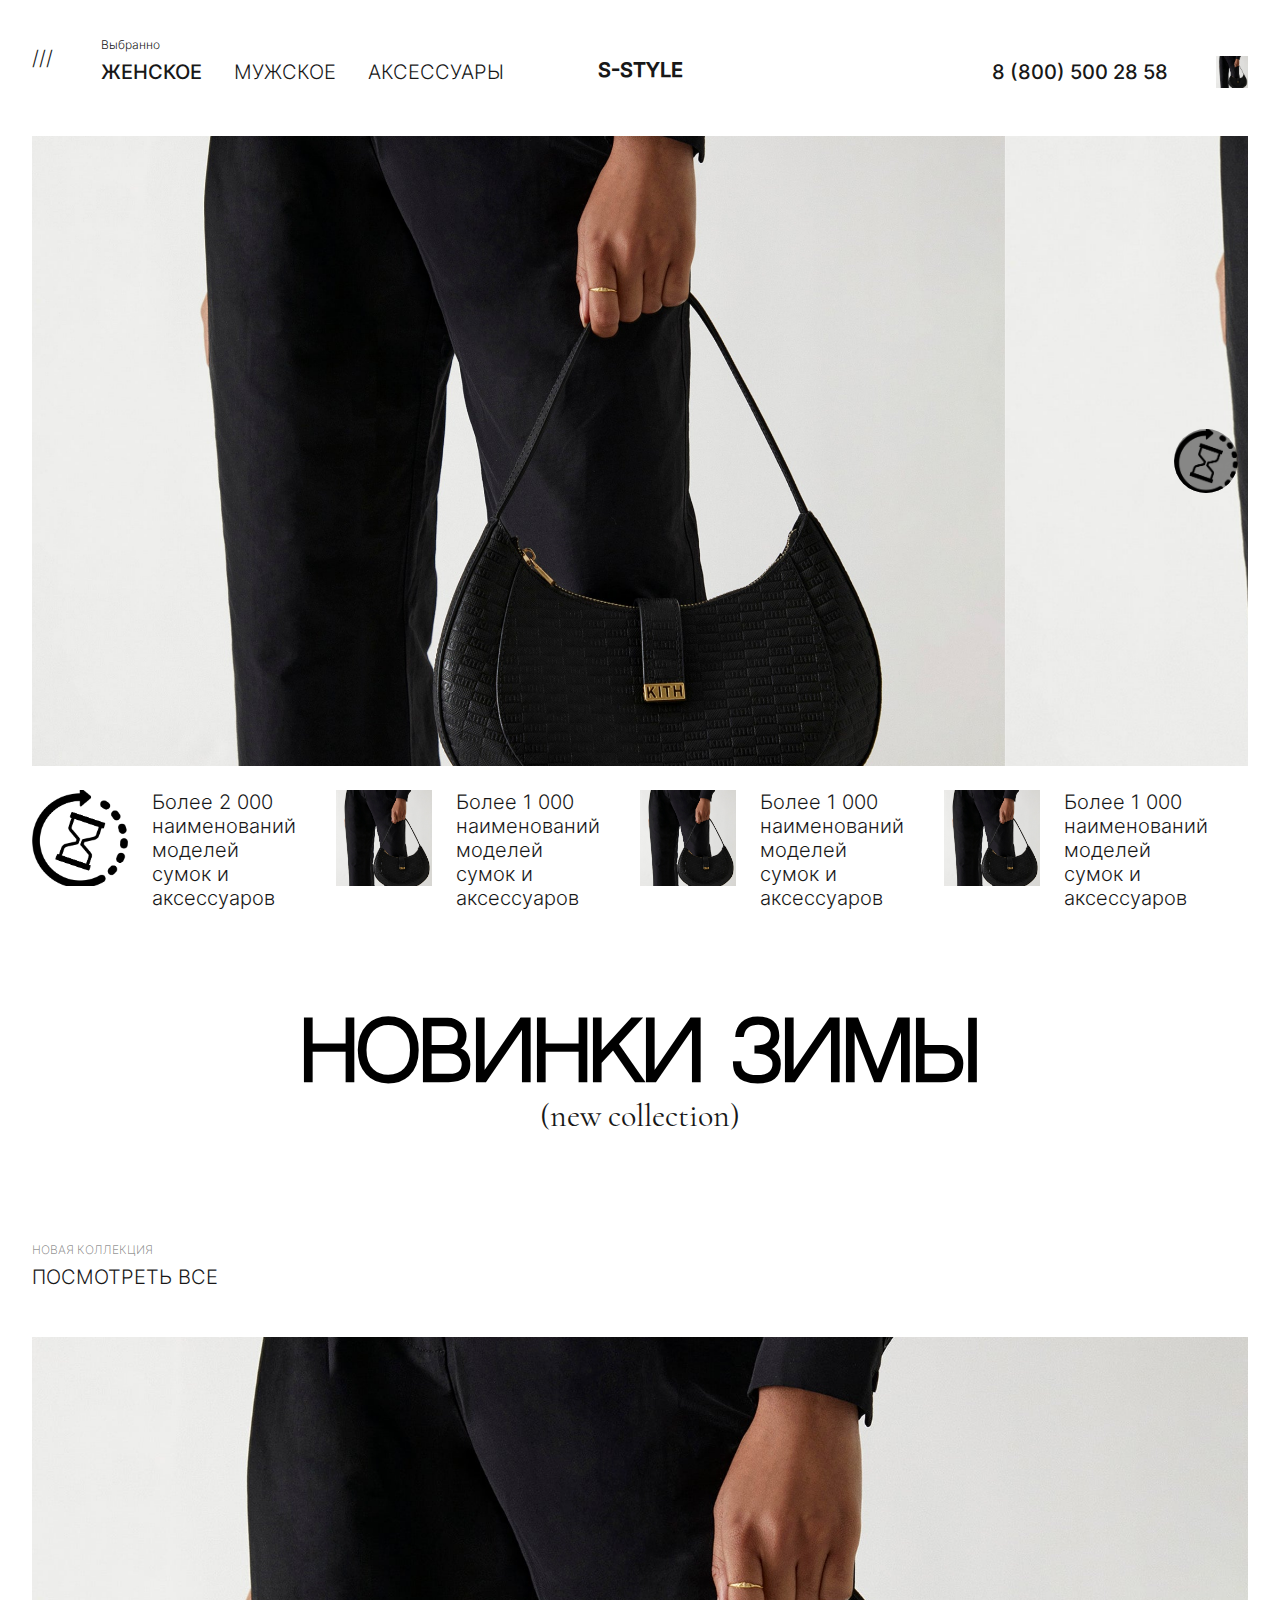
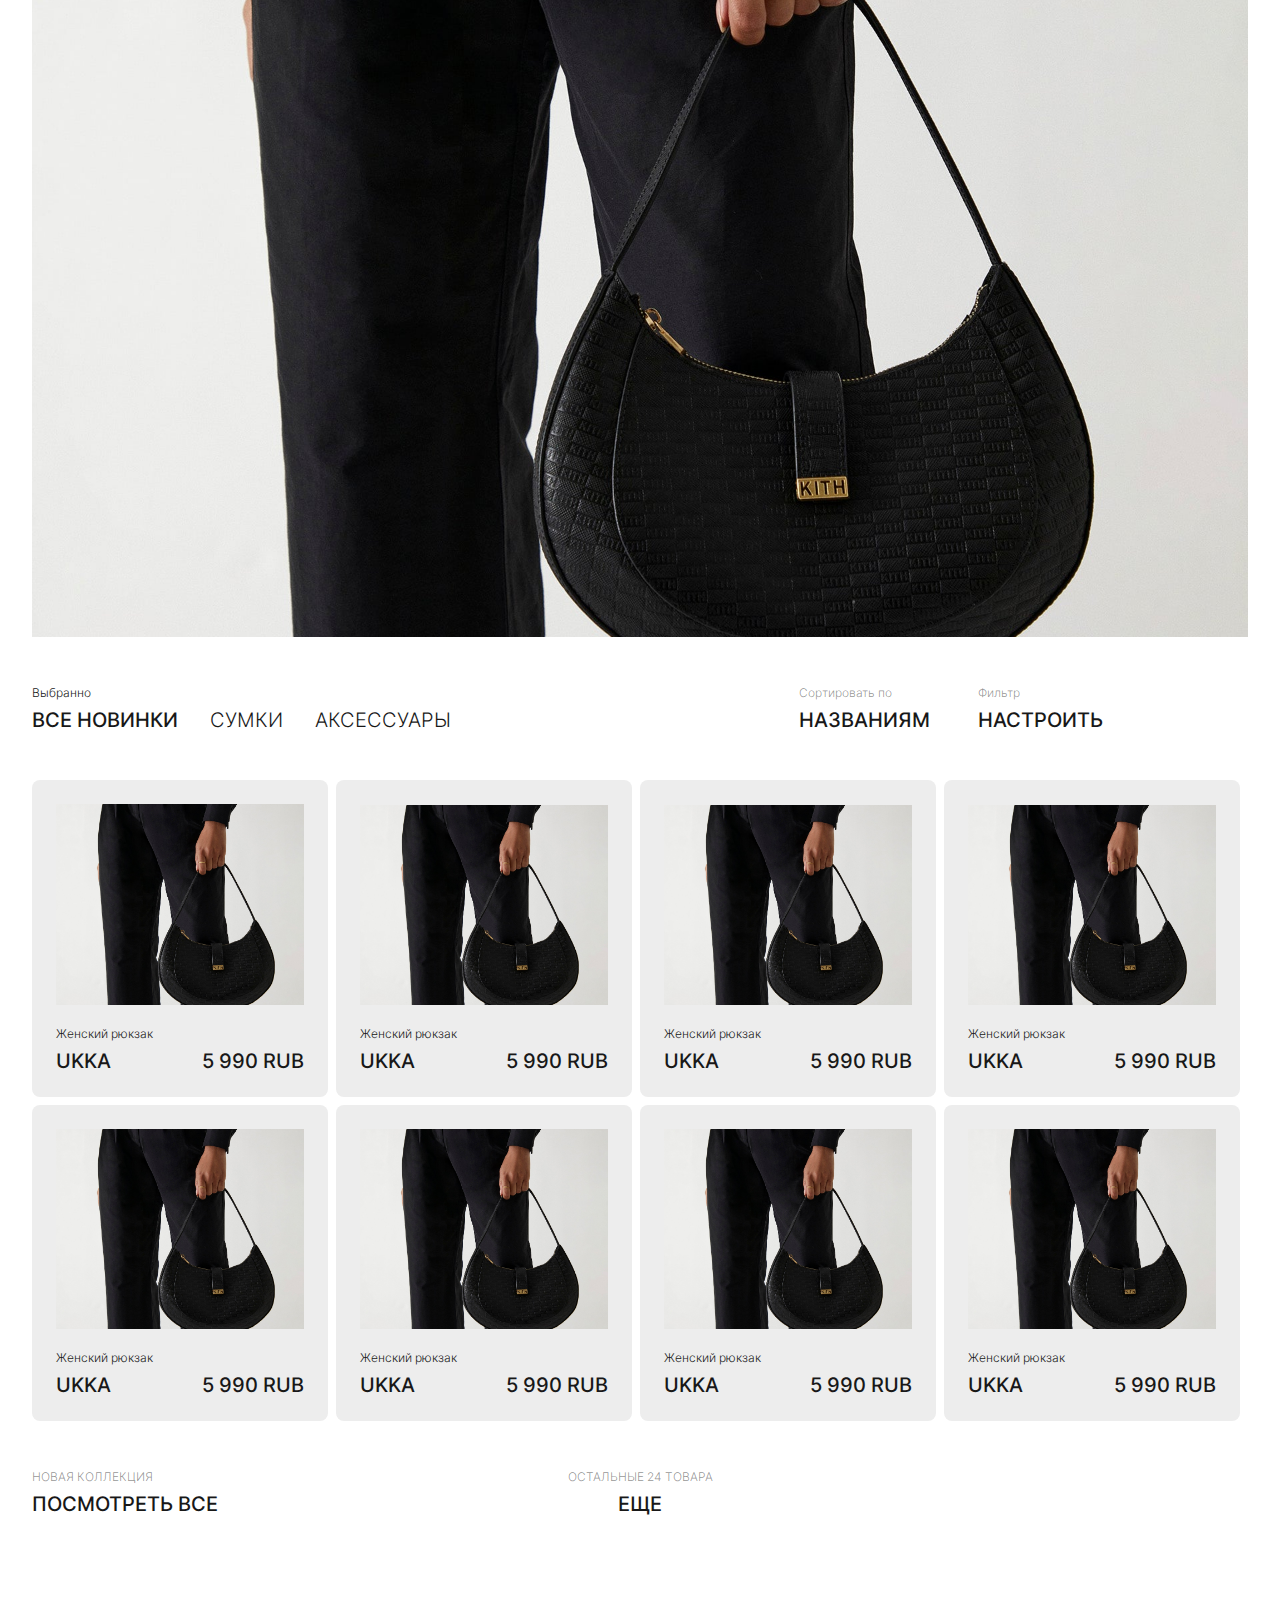
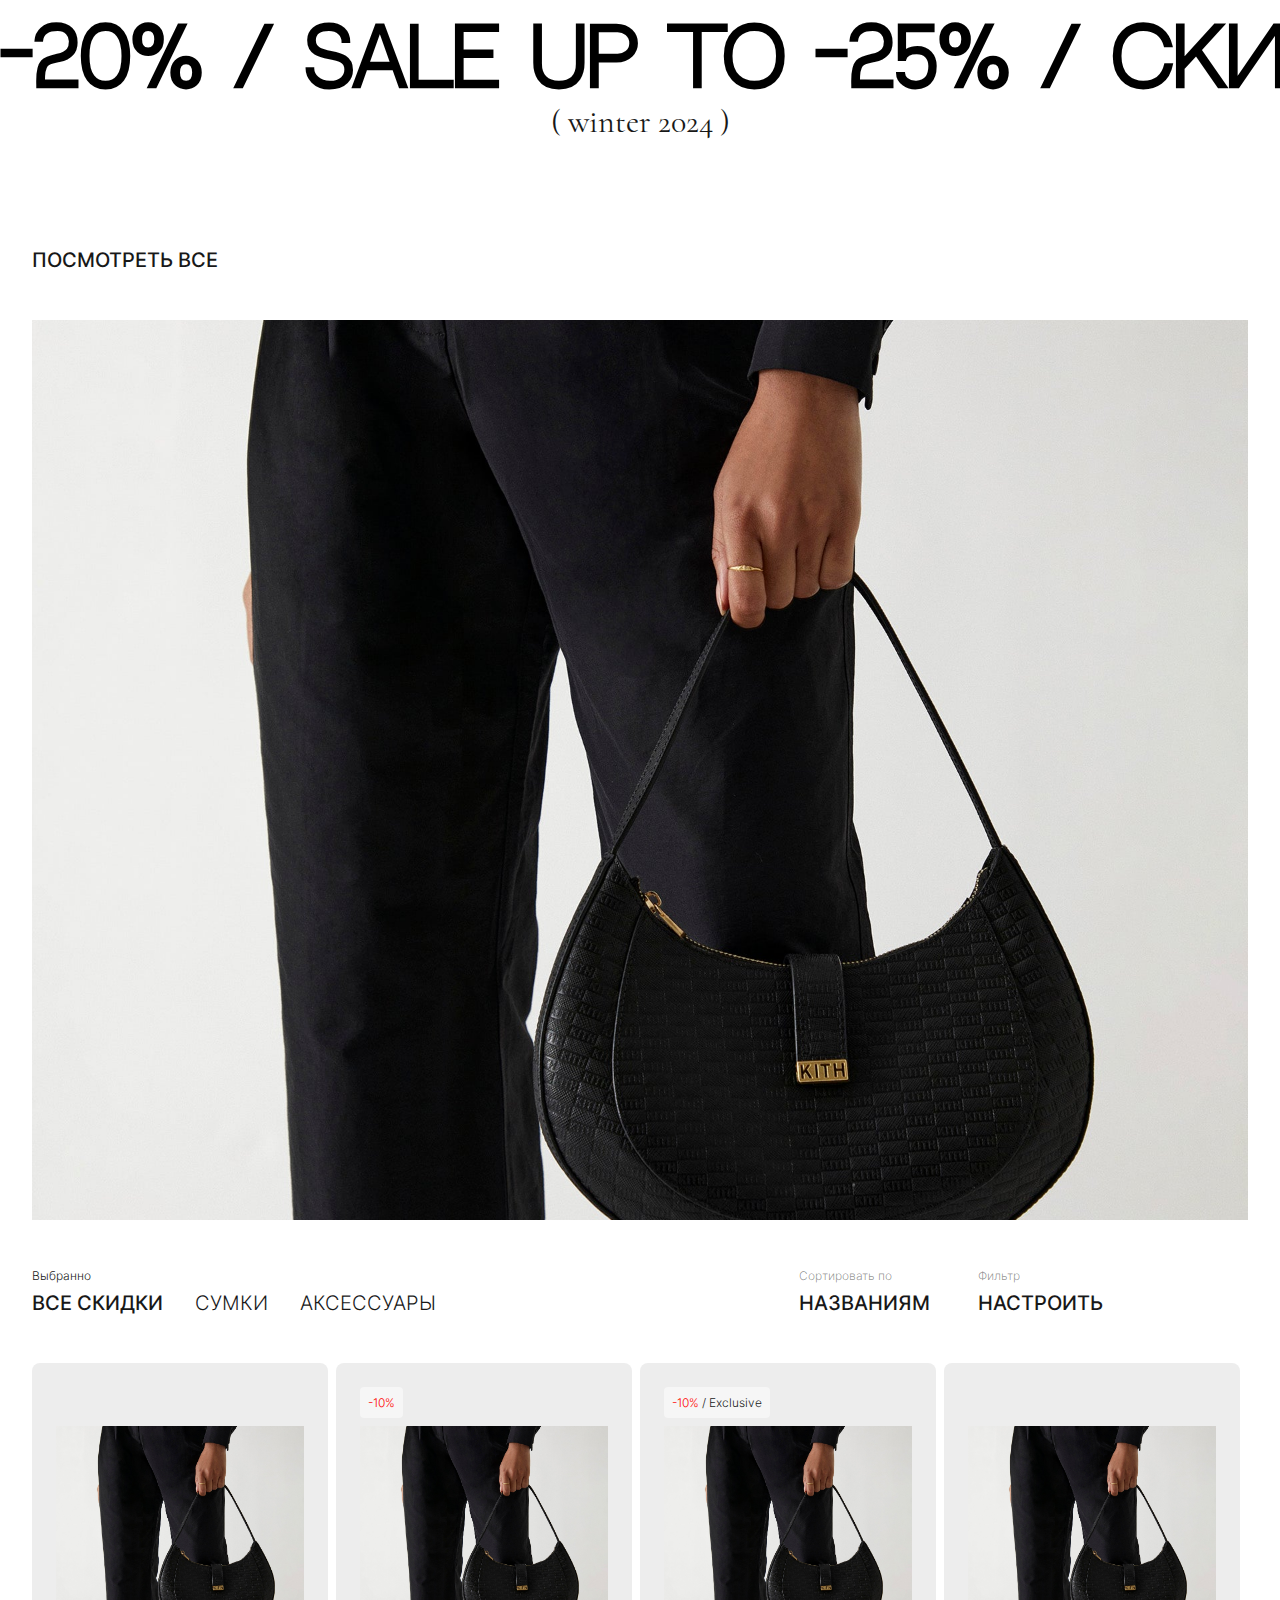
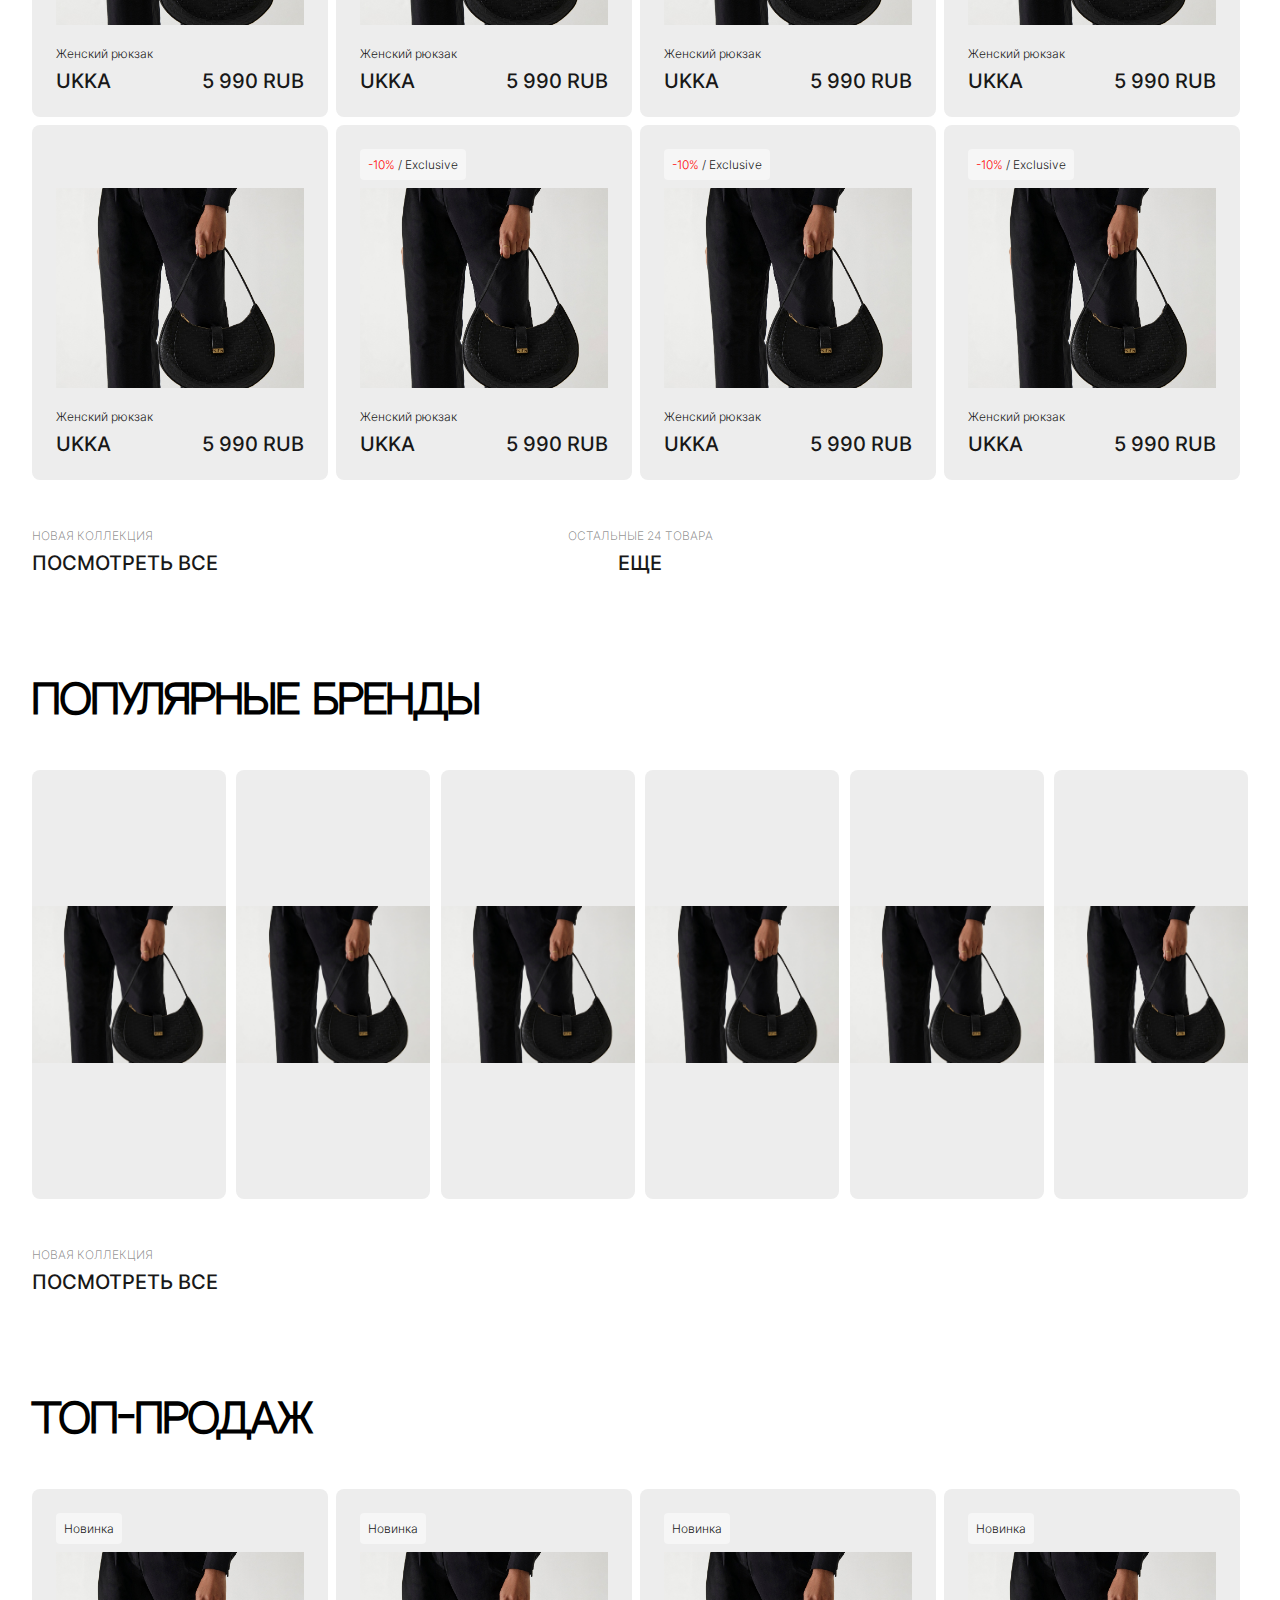
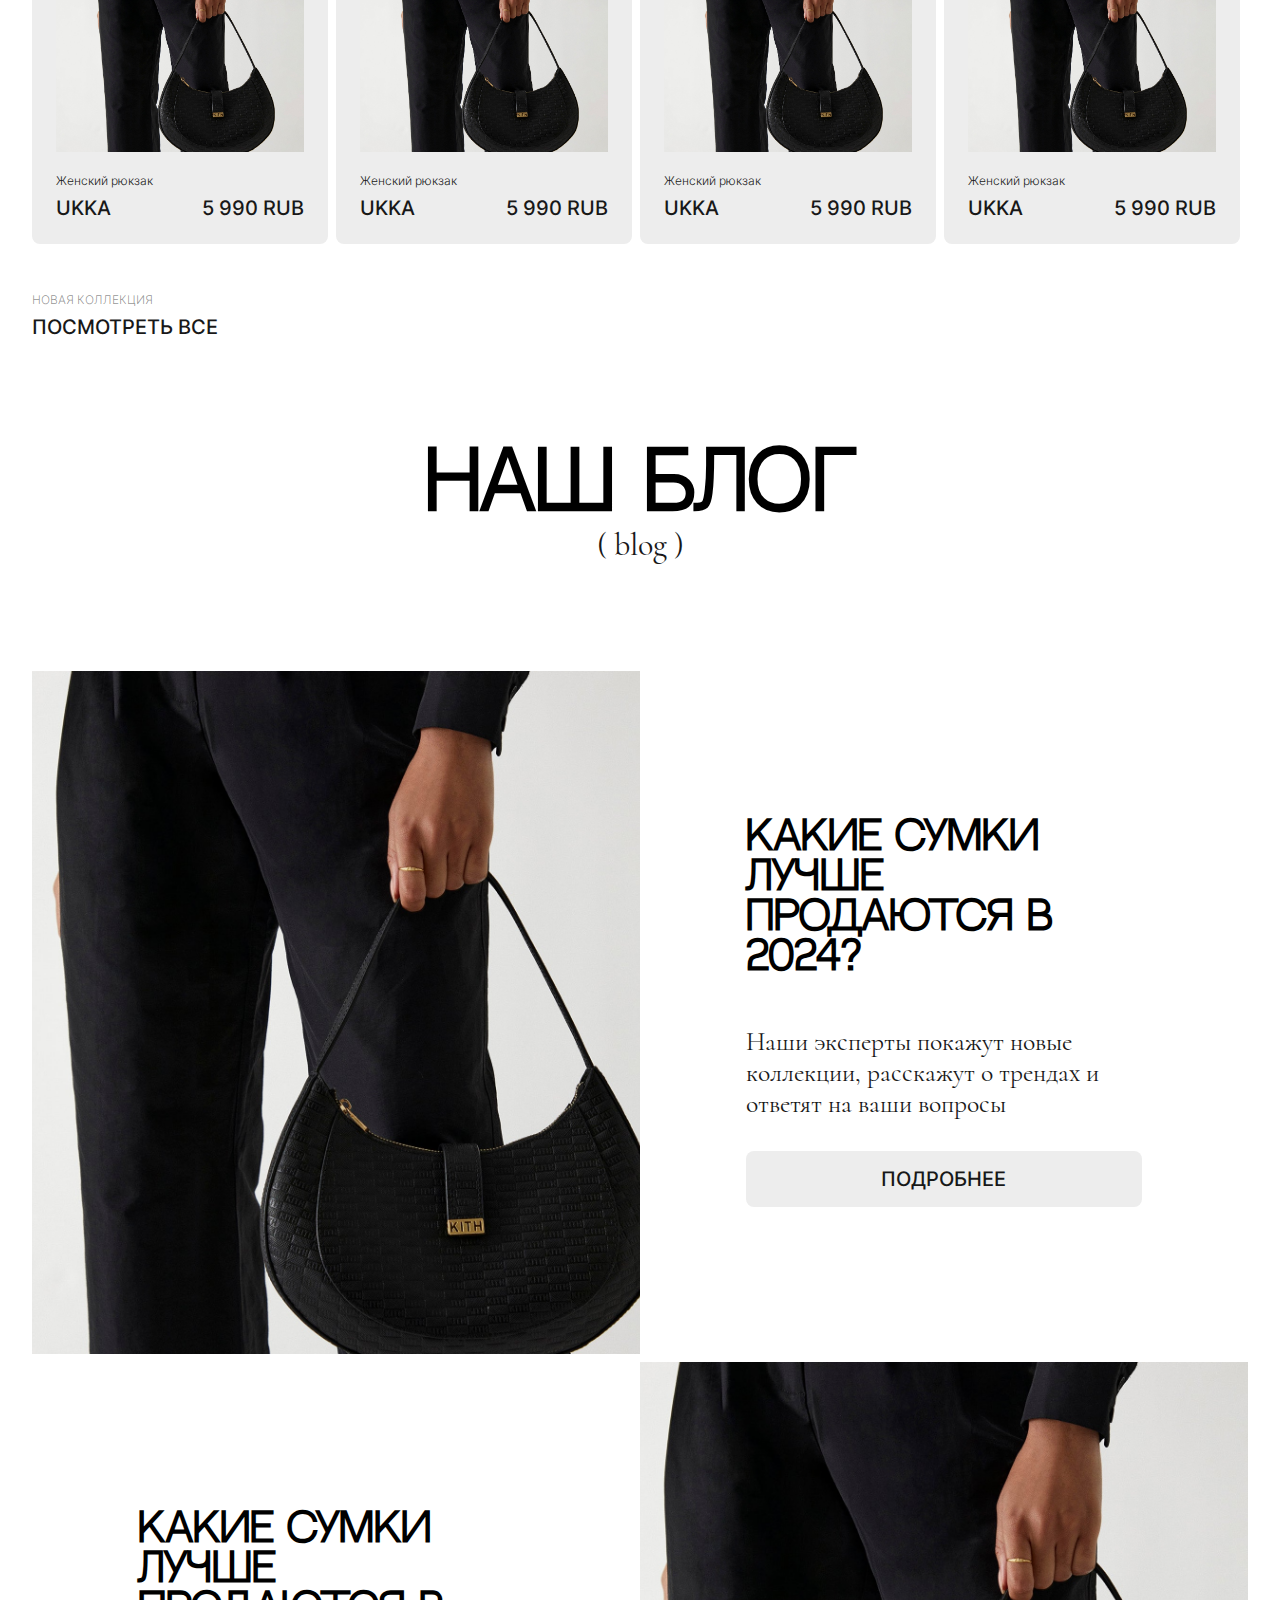
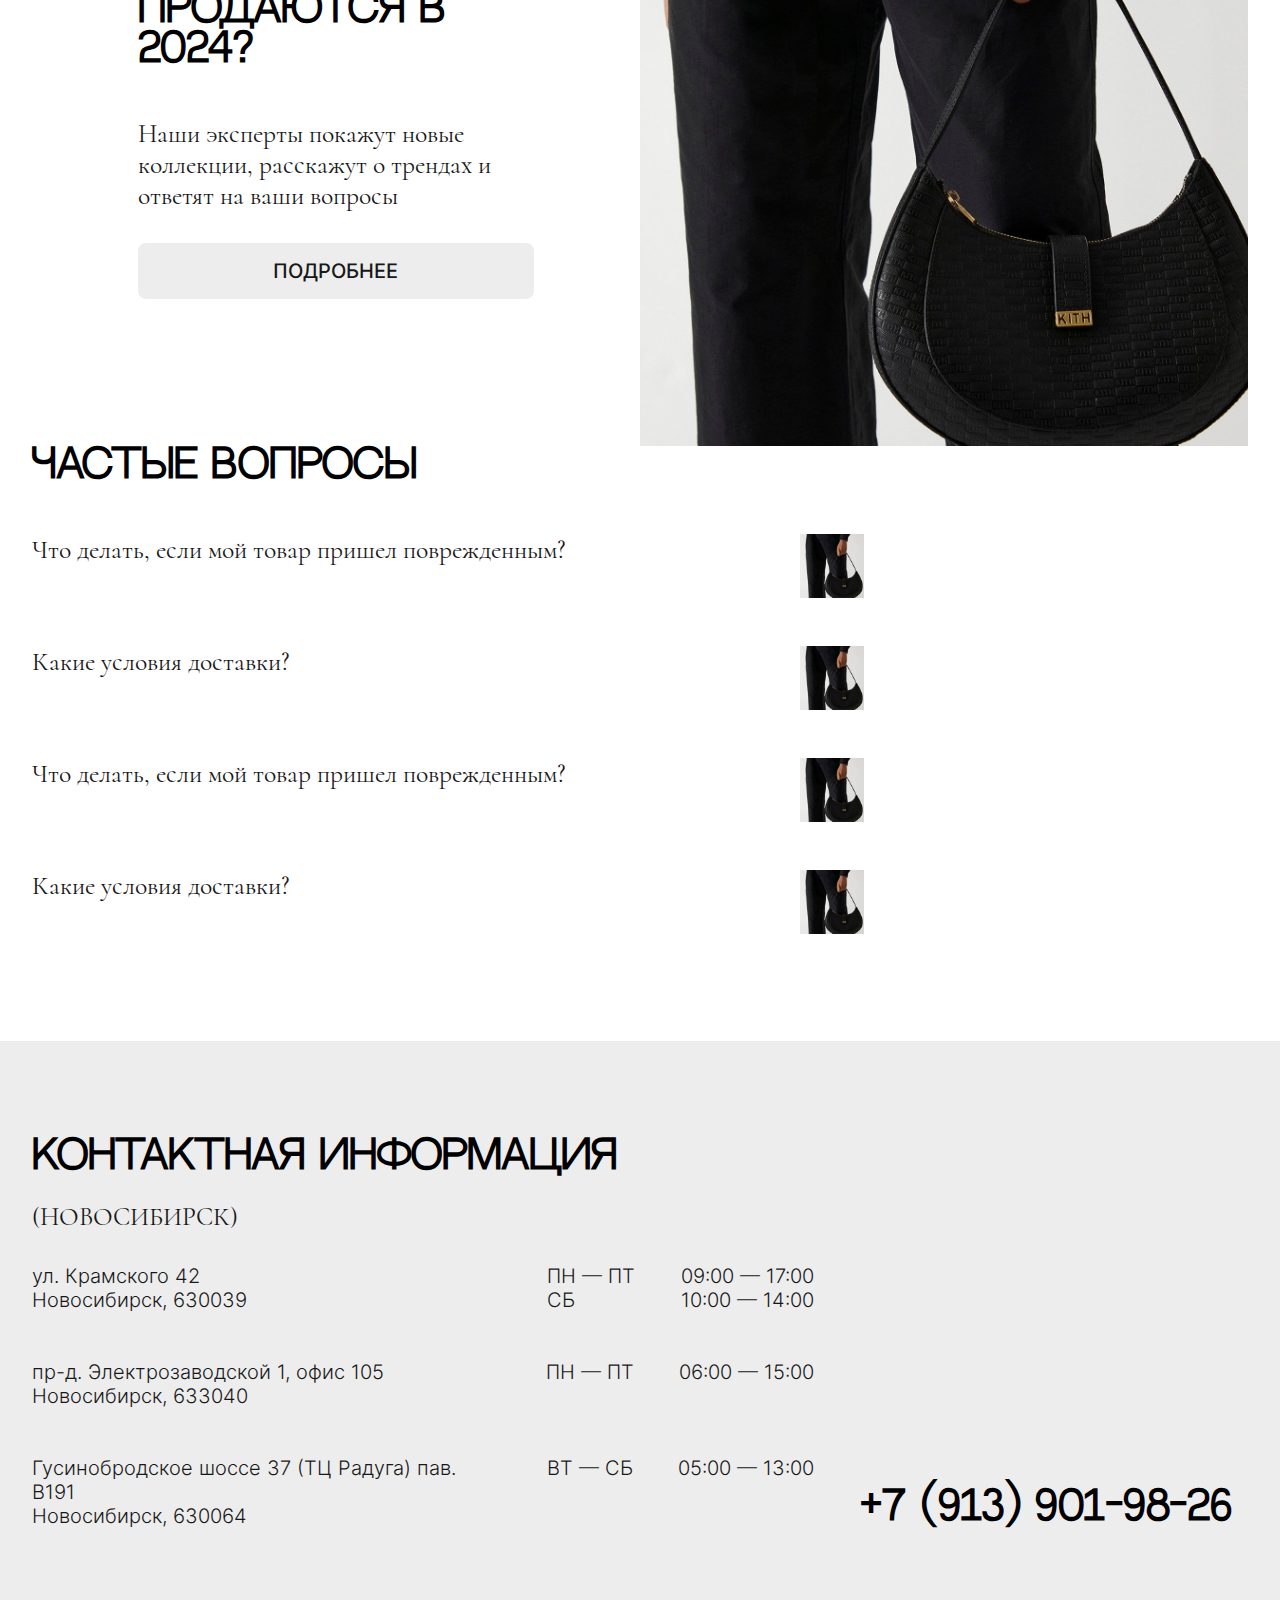
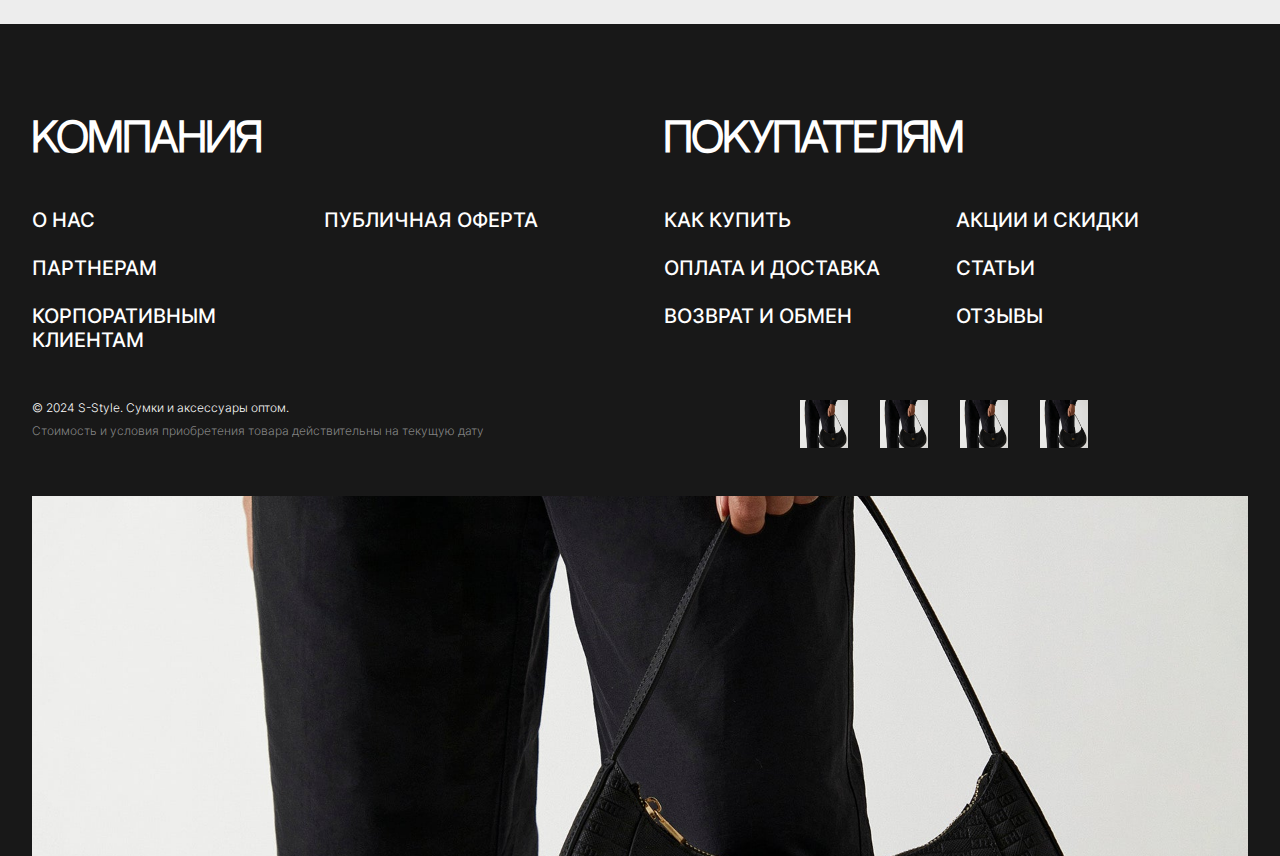
==== commit 2d04e518: "home page link added" ====
--- a/index.html
+++ b/index.html
@@ -36,7 +36,7 @@
                     </ul>
                 </div>
 
-                <p class="logo-header">S-STYLE</p>
+                <a href="index.html" class="logo-header">S-STYLE</a>
                 
                 <div class="flex row-flex header-right-box">
                     <a href="#" class="bold-txt">8 (800) 500 28 58</a>
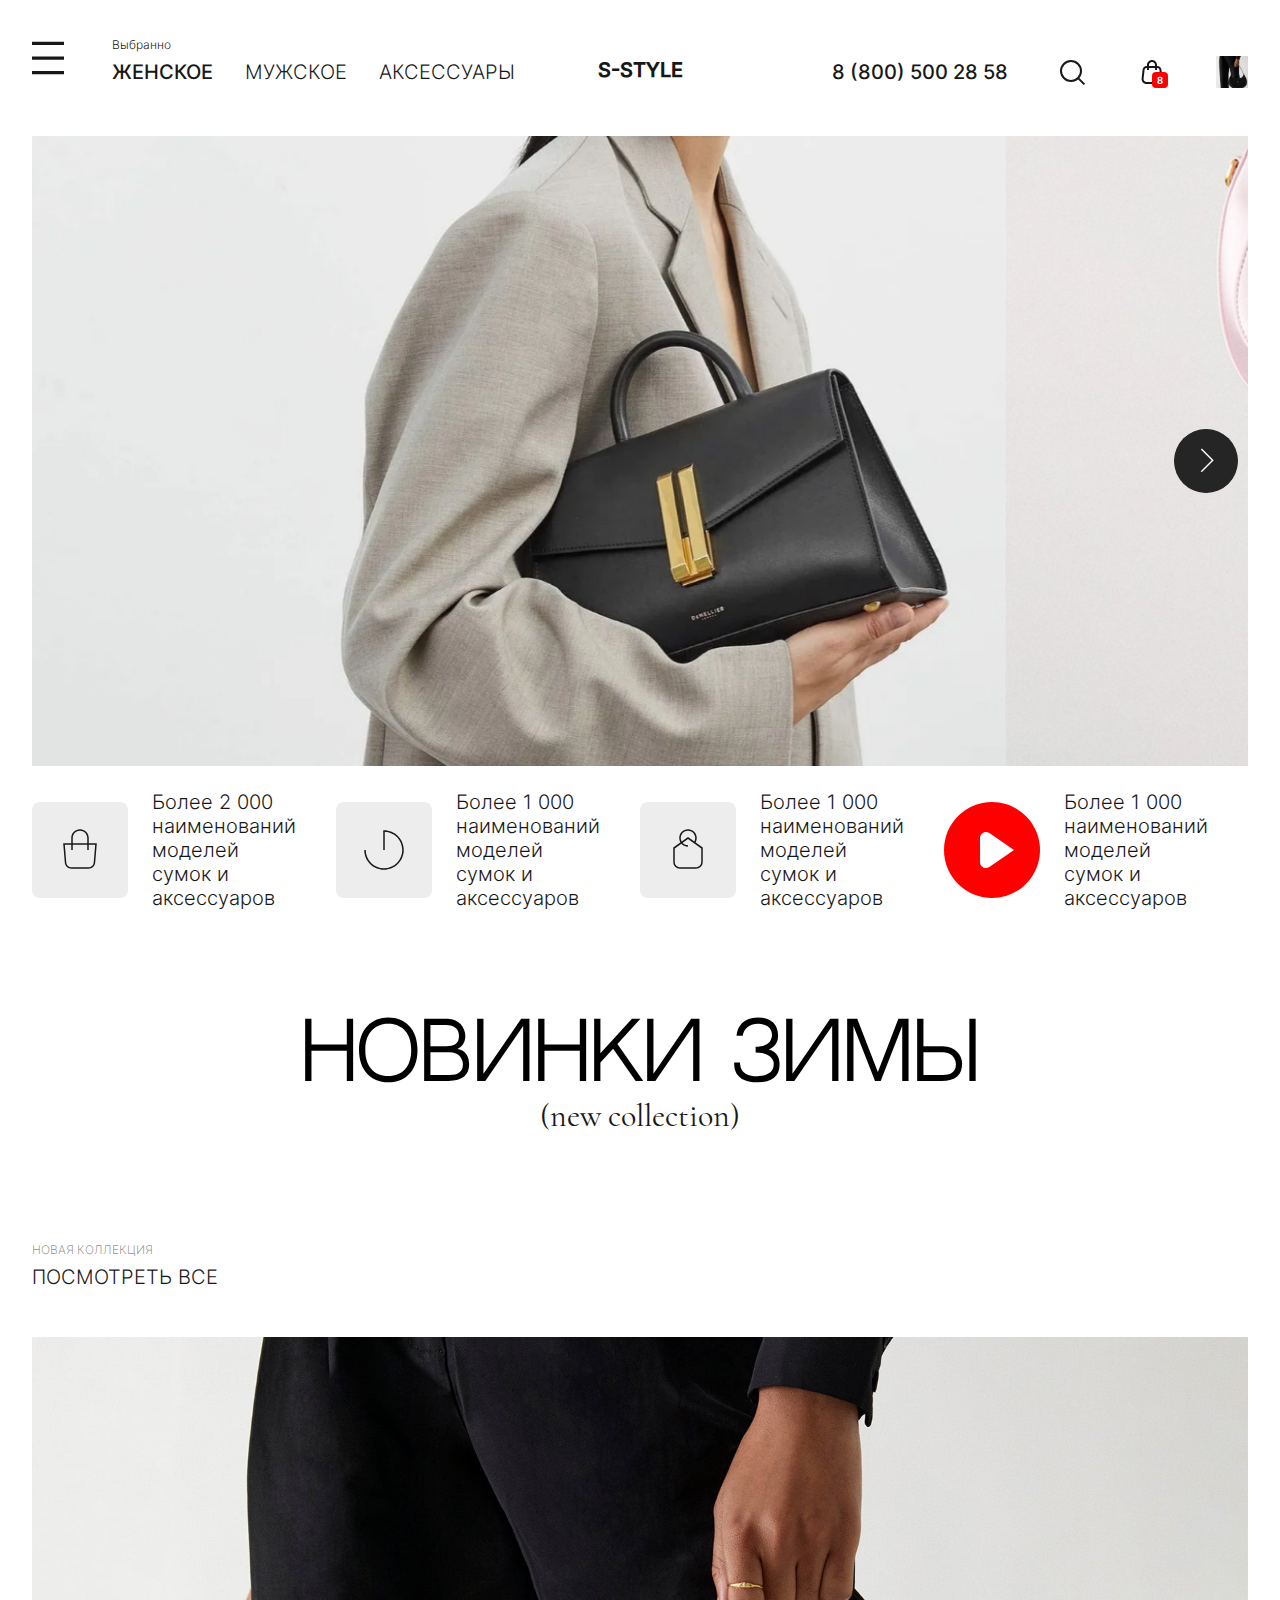
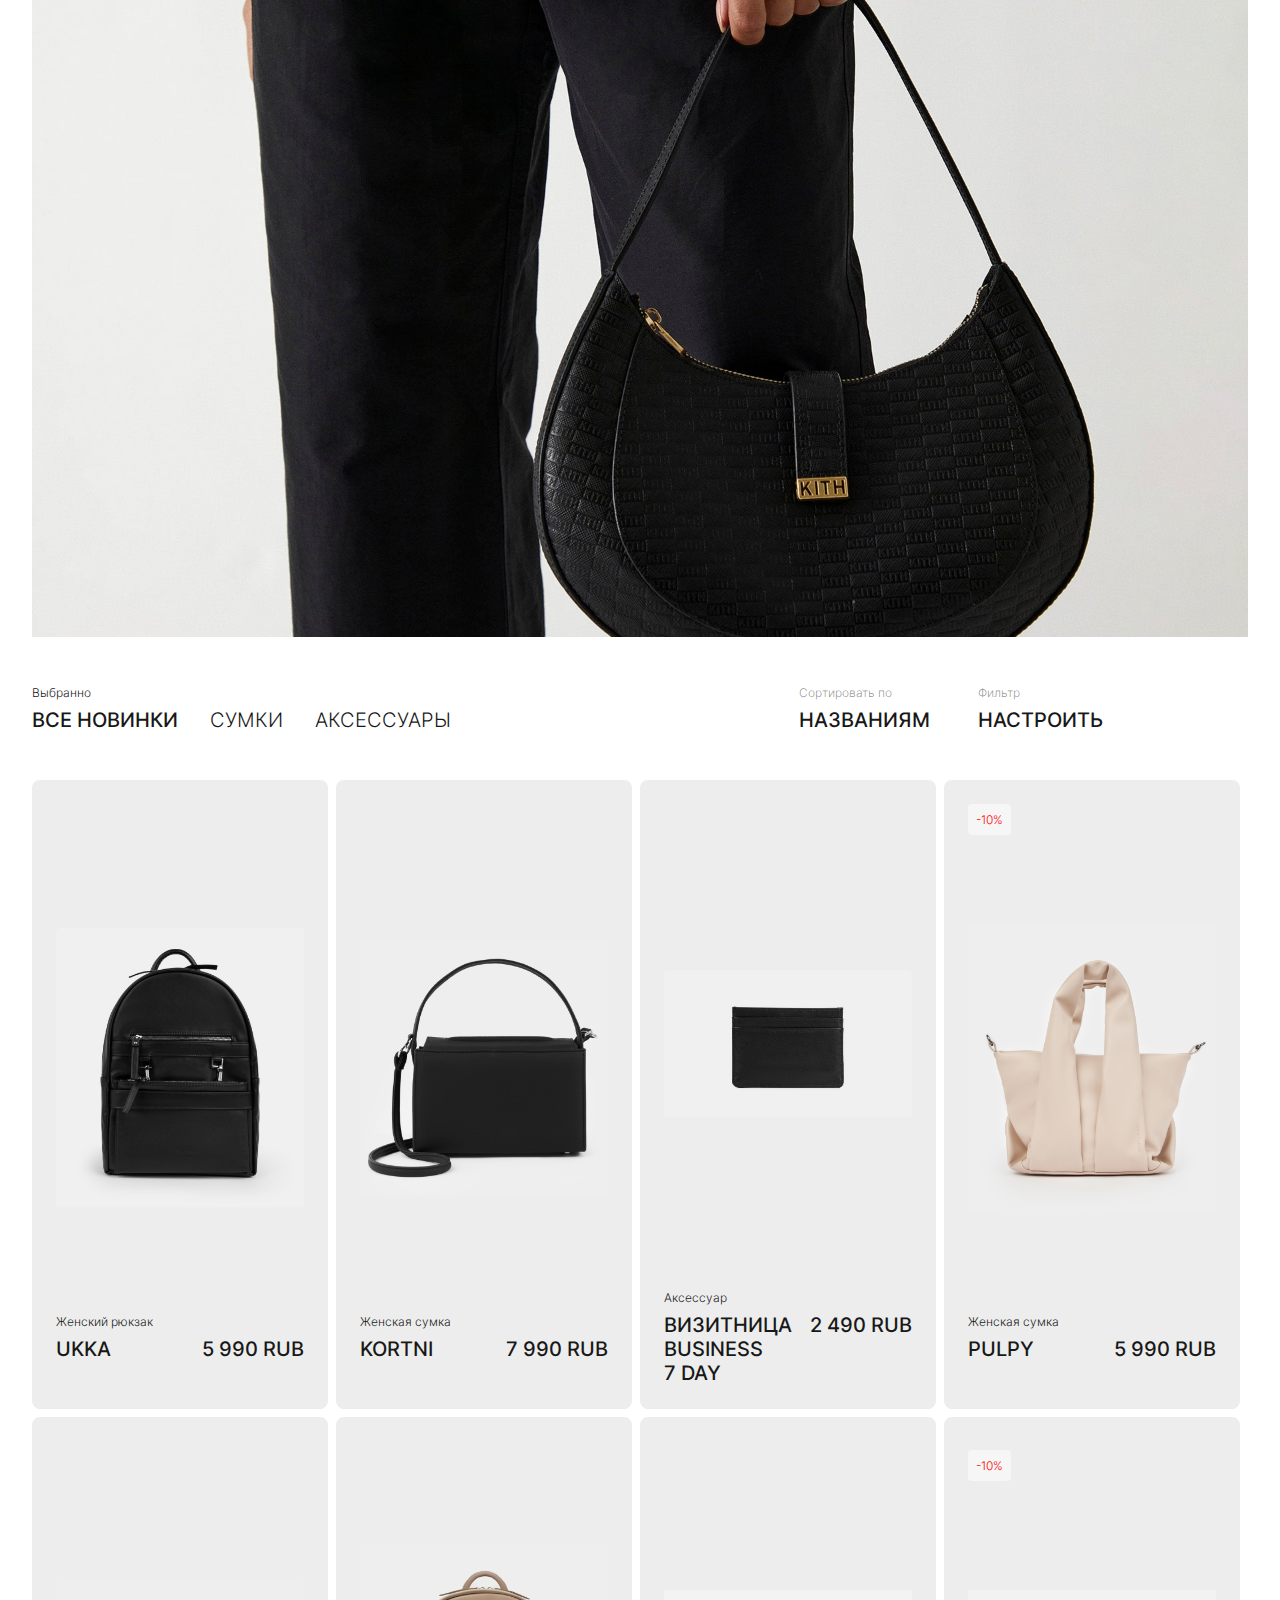
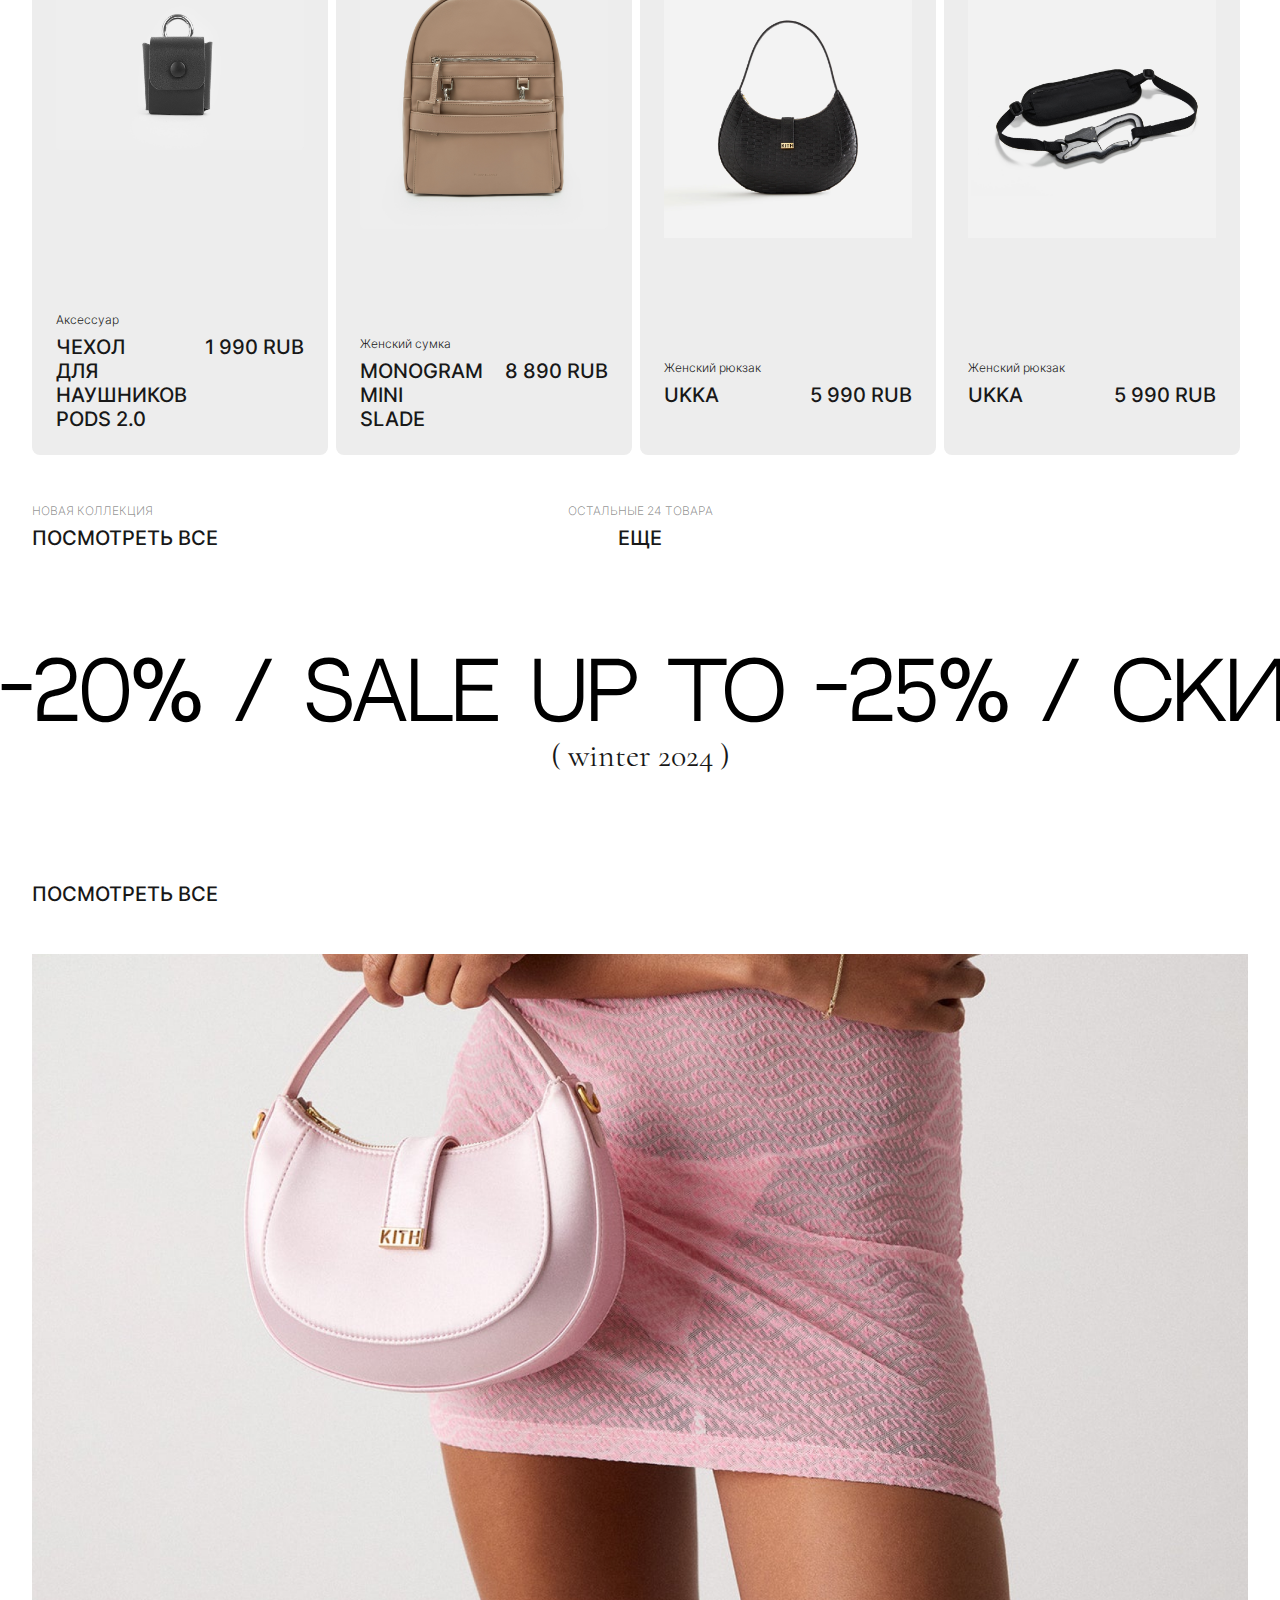
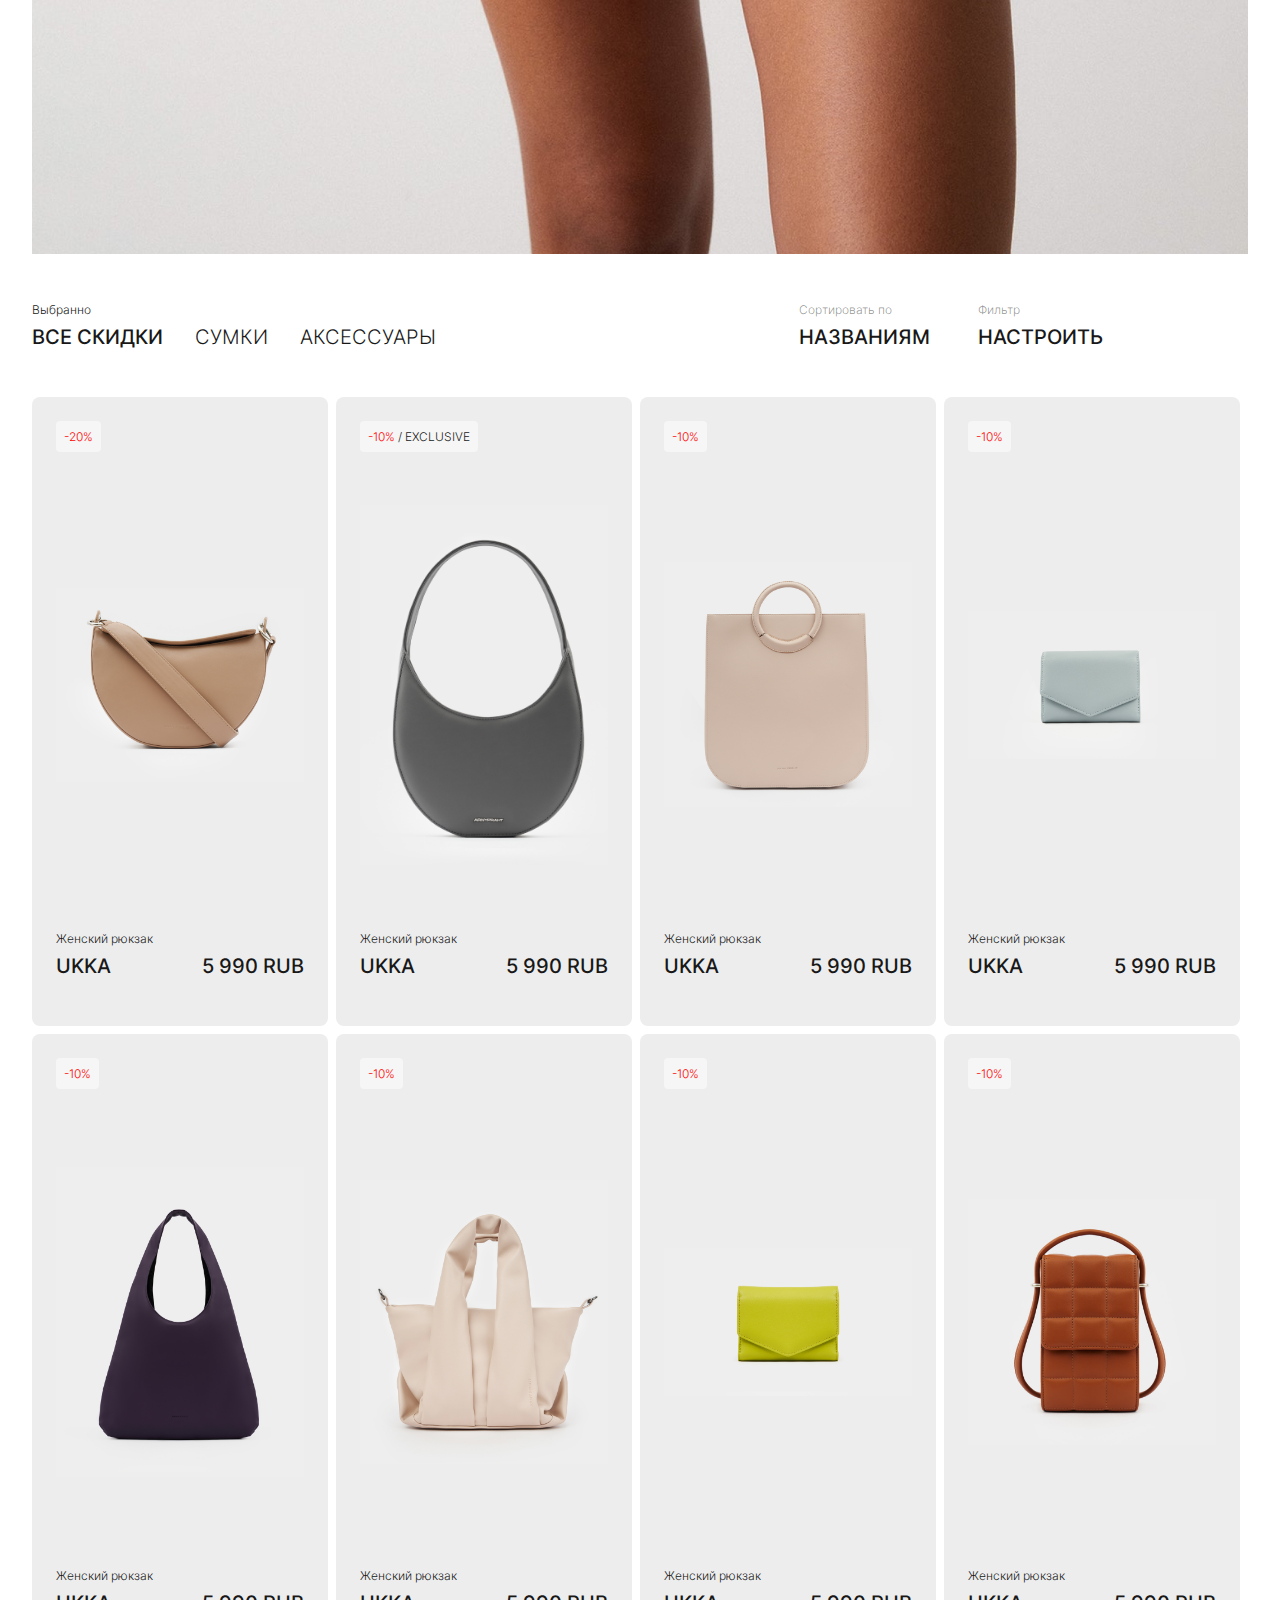
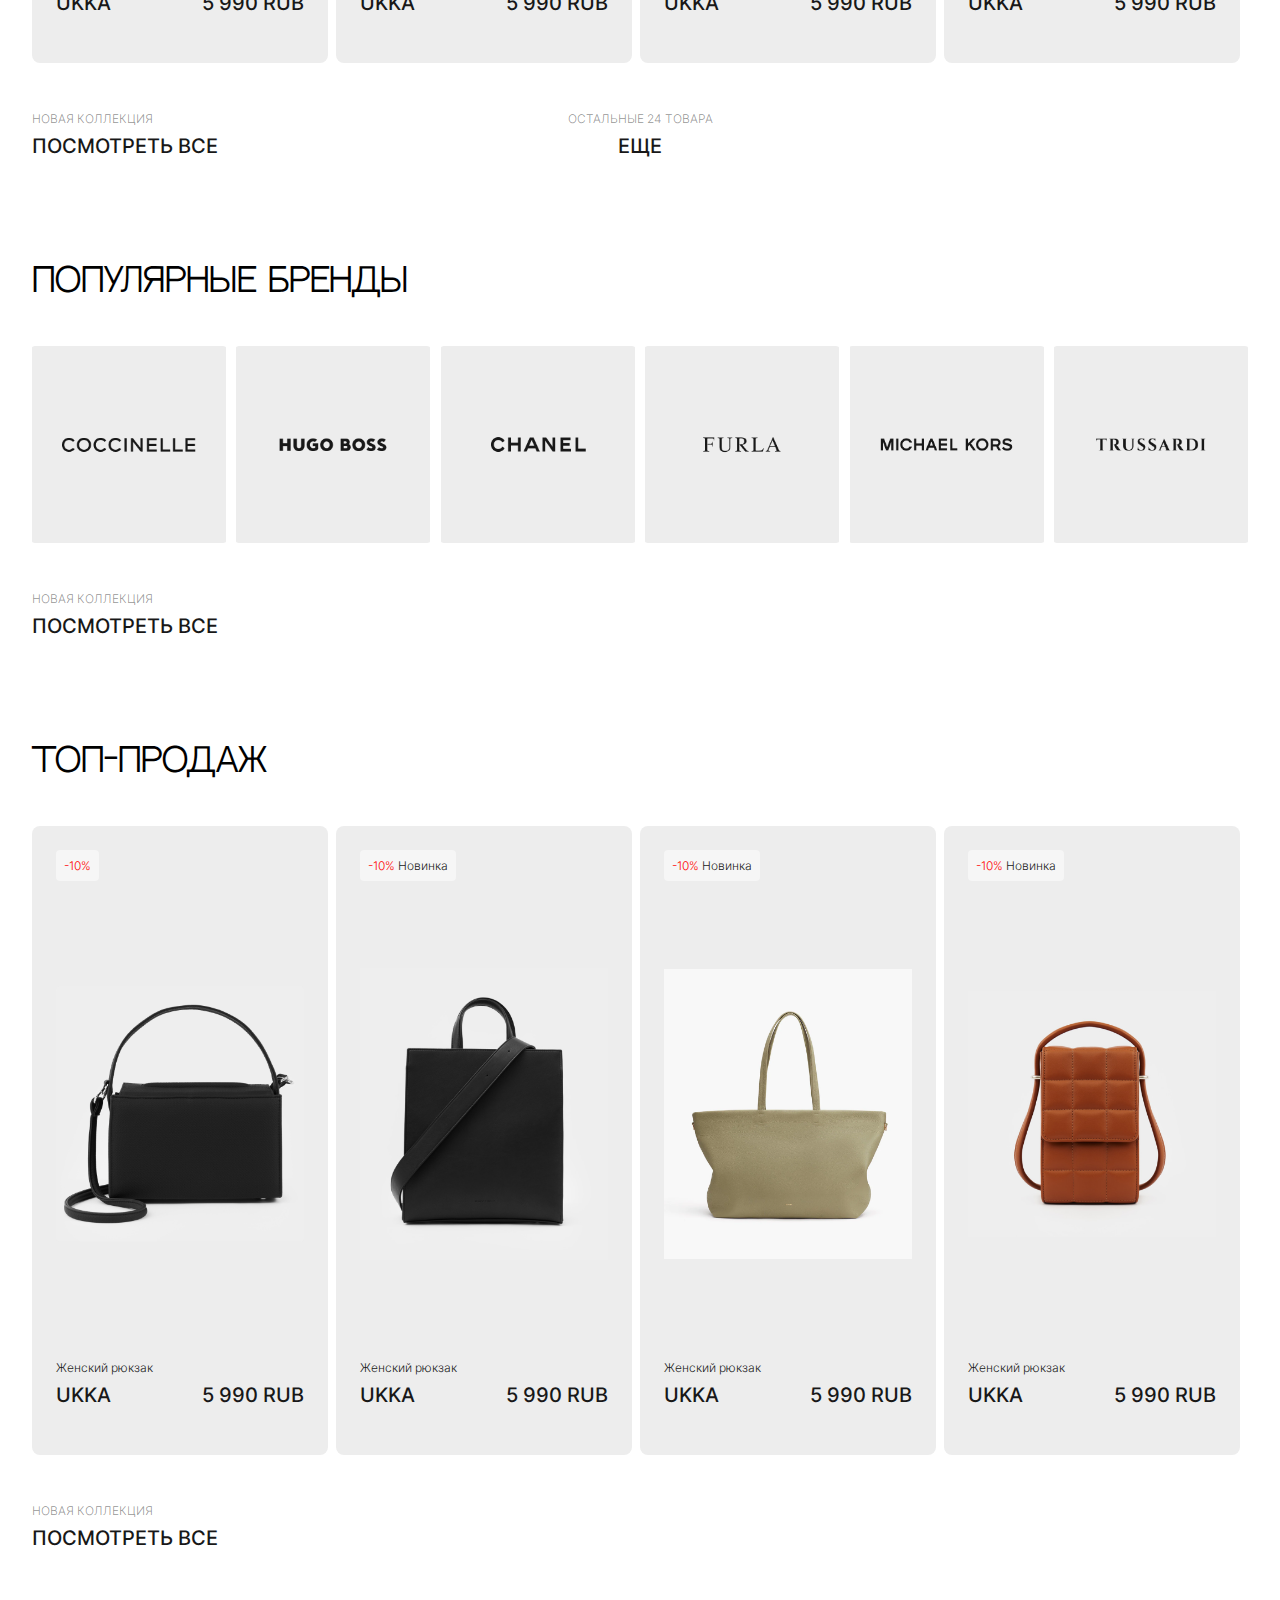
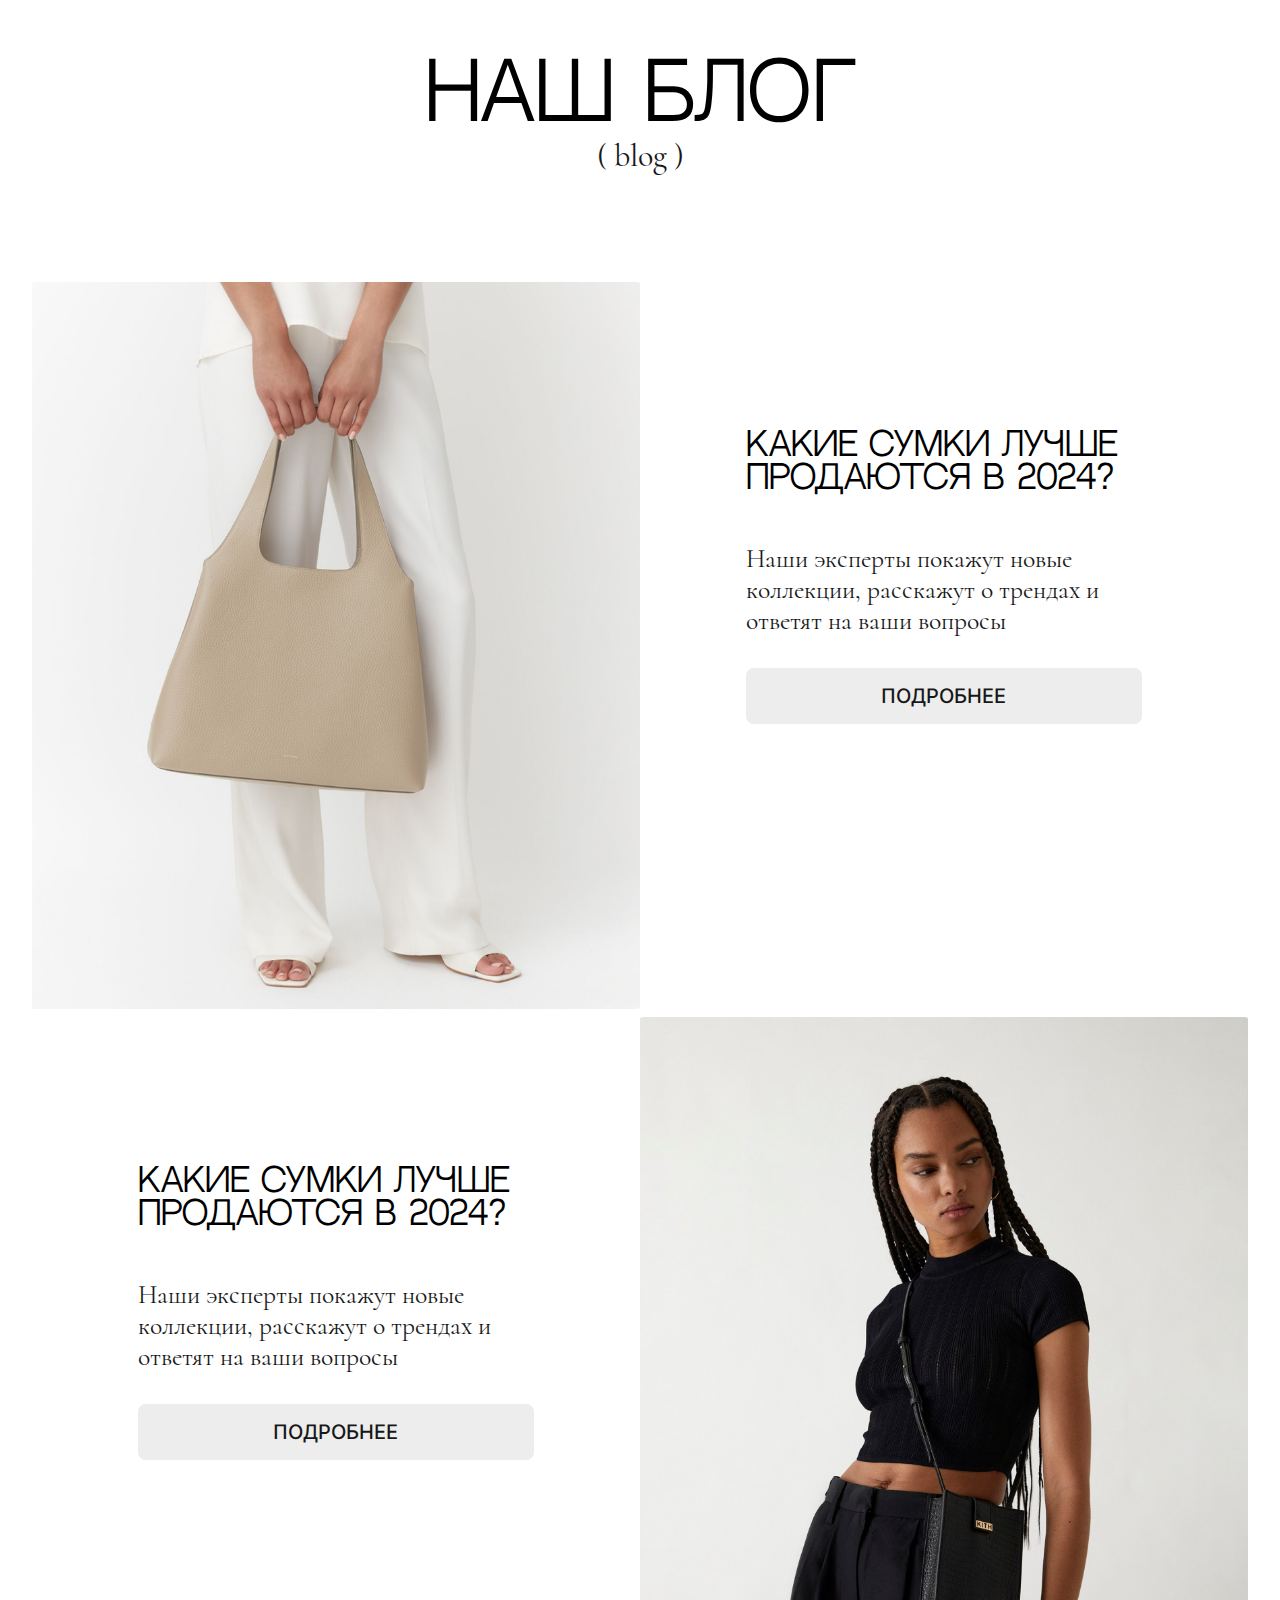
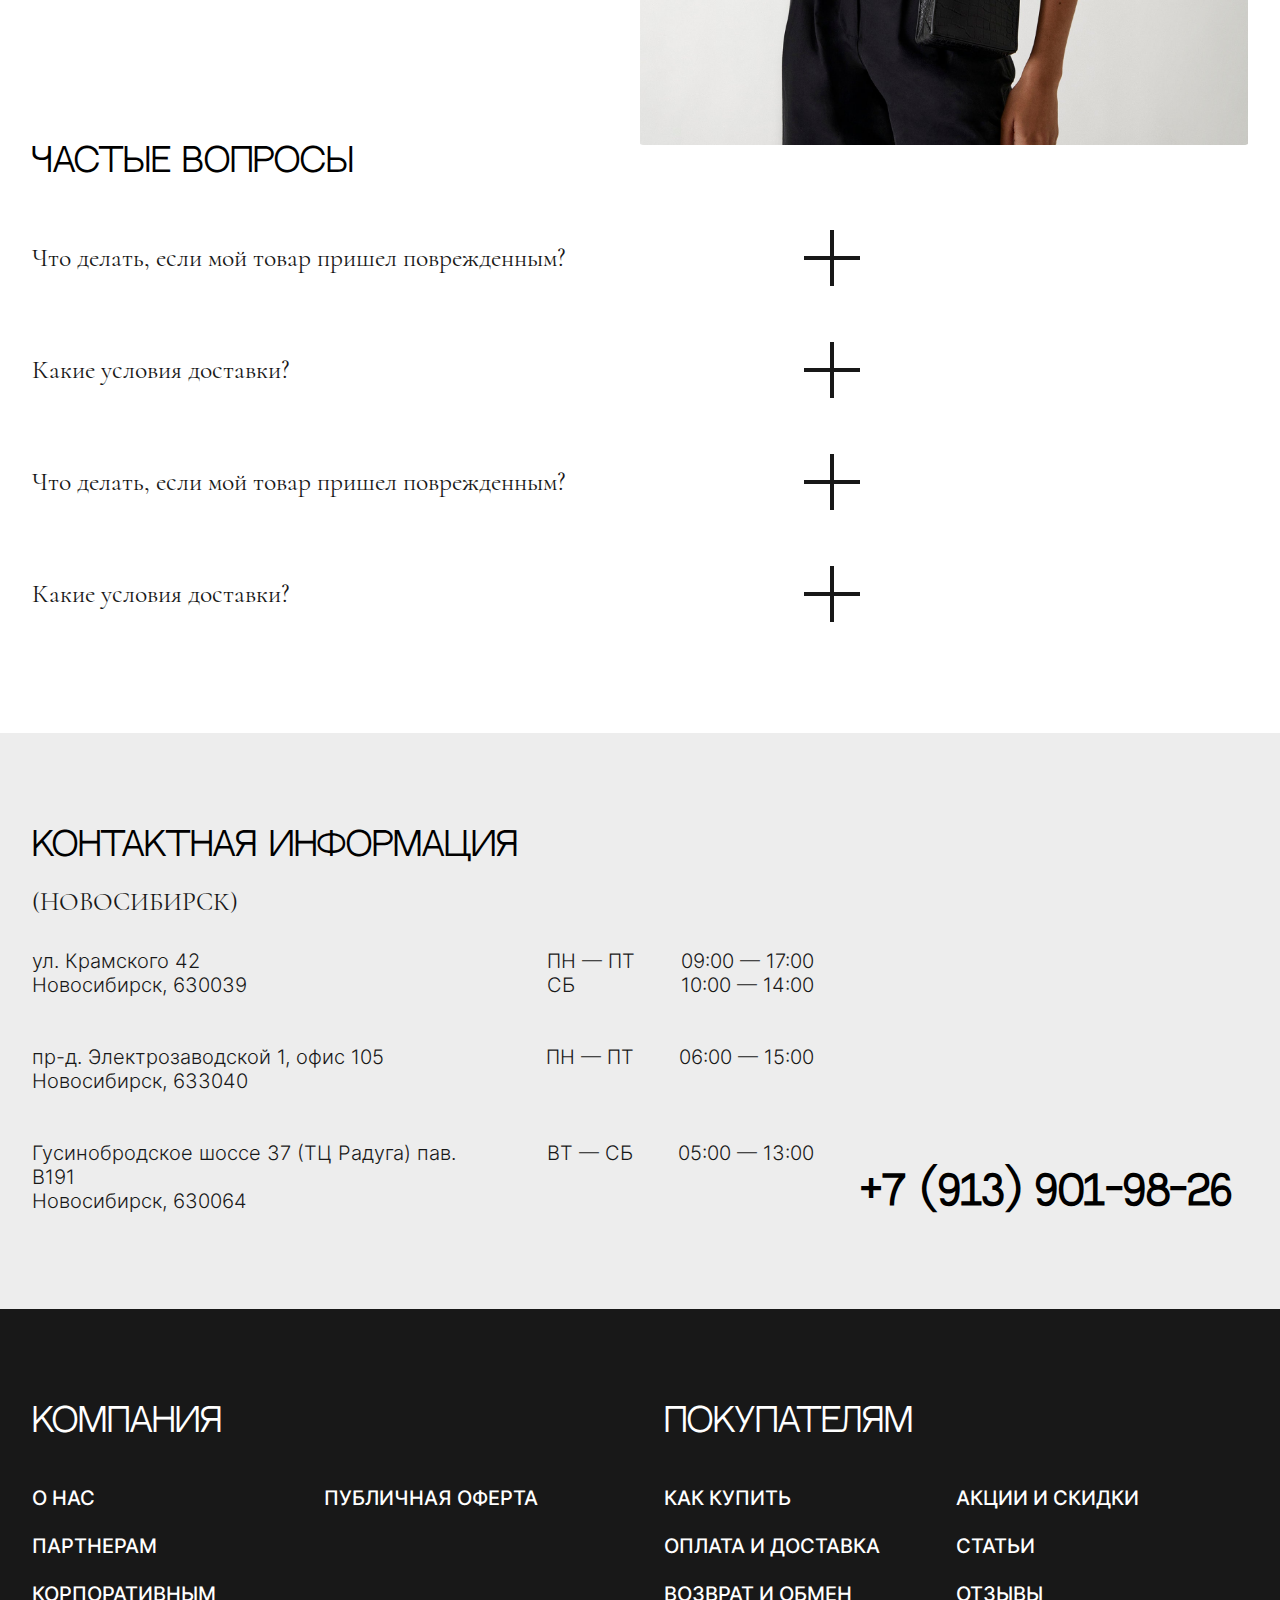
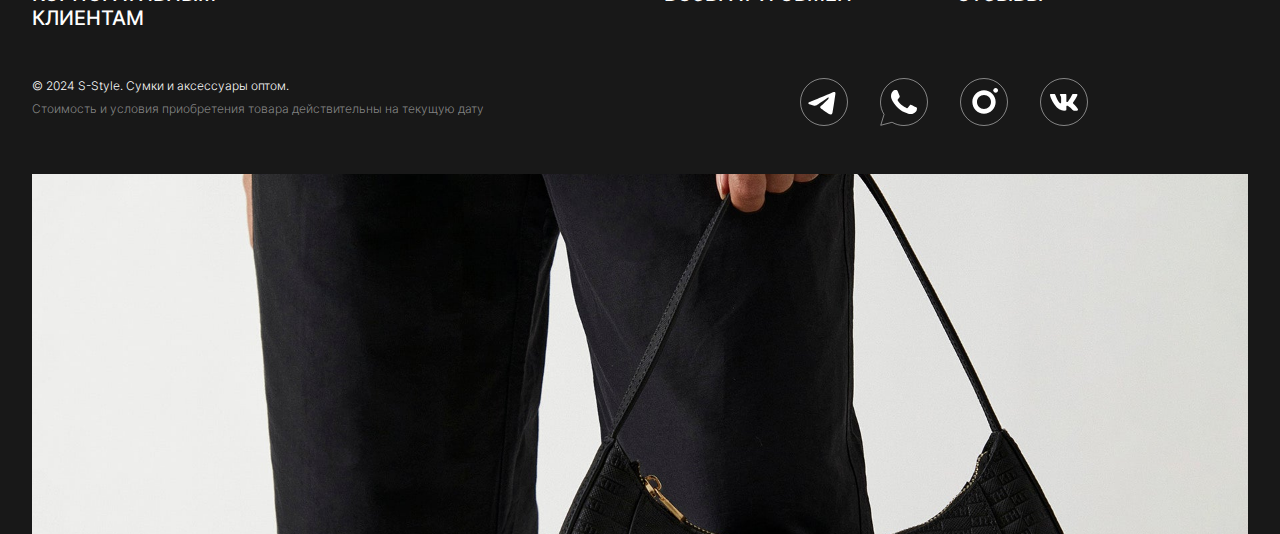
==== commit b55c6dd7: "friday modifications" ====
--- a/index.html
+++ b/index.html
@@ -17,7 +17,7 @@
             <div class="flex row-flex header">
                 <div class="flex row-flex header-left-box">
                     <div class="flex burger">
-                        <p>///</p><!--БУРГЕР-->
+                        <img src="img/Icon/Default/Menu.svg"><!--БУРГЕР-->
                     </div>
 
                     <ul class="flex row-flex header-nav-box">
@@ -40,6 +40,8 @@
                 
                 <div class="flex row-flex header-right-box">
                     <a href="#" class="bold-txt">8 (800) 500 28 58</a>
+                    <div class="header-search-icon"><img src="img/Icon/Default/Search.svg"></div>
+                    <div class="header-search-icon"><img src="img/Icon/Default/Bag_8.svg"></div>
                     <a href="search.html" class="header-search-icon"><img src="img/img.png"></a>
                 </div>
 
@@ -50,11 +52,11 @@
                     </li>
                     <li class="flex column-flex header-nav-item-mobile">
                         <p class="special-text"></p>
-                        <p>МУЖСКОЕ</p>
+                        <a href="catalog.html">МУЖСКОЕ</a>
                     </li>
                     <li class="flex column-flex header-nav-item-mobile">
                         <p class="special-text"></p>
-                        <p>АКСЕССУАРЫ</p>
+                        <a href="catalog.html">АКСЕССУАРЫ</a>
                     </li>
                 </ul>
             
@@ -67,12 +69,12 @@
                 <div class="flex column-flex content">
                     <div class="swiper-main swiper mySwiper">
                         <div class="swiper-wrapper">
-                            <div class="swiper-slide"><img src="img/img.png"></div>
-                            <div class="swiper-slide"><img src="img/img.png"></div>
-                            <div class="swiper-slide"><img src="img/img.png"></div>
-                        </div>
-                        <div class="swiper-button-next"><img src="img/icon.png"></div>
-                        <div class="swiper-button-prev"><img src="img/icon.png"></div>
+                            <div class="swiper-slide"><img src="img/index/midimontreal-pdp-model-hand_1_20 1.png"></div>
+                            <div class="swiper-slide"><img src="img/index/Womens_Winter_Ecomm_23_Part3_LOOK90_SHOT3-RESHOOT_3702_1728x.png"></div>
+                            <div class="swiper-slide"><img src="img/index/Womens_Fall_23_EcommDay2_LOOK77_SHOT1_6215copy_2048x.png"></div>
+                        </div>
+                        <div class="swiper-button-next"><img src="img/Icon/Default/Frame 482569.png"></div>
+                        <div class="swiper-button-prev"><img src="img/Icon/Default/Frame 482569.png" style="transform: rotate(180deg);"></div>
                     </div>
                     <script src="https://cdn.jsdelivr.net/npm/swiper@11/swiper-bundle.min.js"></script>
                     <script>
@@ -86,19 +88,19 @@
 
                     <ul class="flex row-flex advantage-box">
                         <li class="flex row-flex advantage-item">
-                            <div class="advantage-img"><img src="img/icon.png"></div>
+                            <div class="advantage-img"><img src="img/Icon/Graphic/Bag.svg"></div>
                             <p>Более 2 000 наименований моделей сумок и аксессуаров</p>
                         </li>
                         <li class="flex row-flex advantage-item">
-                            <div class="advantage-img"><img src="img/img.png"></div>
+                            <div class="advantage-img"><img src="img/Icon/Graphic/Time.svg"></div>
                             <p>Более 1 000 наименований моделей сумок и аксессуаров</p>
                         </li>
                         <li class="flex row-flex advantage-item">
-                            <div class="advantage-img"><img src="img/img.png"></div>
+                            <div class="advantage-img"><img src="img/Icon/Graphic/Label.svg"></div>
                             <p>Более 1 000 наименований моделей сумок и аксессуаров</p>
                         </li>
                         <li class="flex row-flex advantage-item">
-                            <div class="advantage-img"><img src="img/img.png"></div>
+                            <div class="advantage-img"><img src="img/Icon/Graphic/Play.svg"></div>
                             <p>Более 1 000 наименований моделей сумок и аксессуаров</p>
                         </li>
                     </ul>
@@ -155,69 +157,87 @@
                     </div>
                 
                     <ul class="flex row-flex product-box">
-                        <a href="product-page.html" class="flex column-flex product-item">
-                            <div class="product-img"><img src="img/img.png"></div>
-                            <p class="special-text">Женский рюкзак</p>
-                            <div class="flex row-flex product-name-price">
-                                <p class="bold-txt">UKKA</p>
-                                <p class="bold-txt">5 990 RUB</p>
-                            </div>
-                        </a>
-                        <li class="flex column-flex product-item">
-                            <div class="product-img"><img src="img/img.png"></div>
-                            <p class="special-text">Женский рюкзак</p>
-                            <div class="flex row-flex product-name-price">
-                                <p class="bold-txt">UKKA</p>
-                                <p class="bold-txt">5 990 RUB</p>
-                            </div>
-                        </li>
-                        <li class="flex column-flex product-item">
-                            <div class="product-img"><img src="img/img.png"></div>
-                            <p class="special-text">Женский рюкзак</p>
-                            <div class="flex row-flex product-name-price">
-                                <p class="bold-txt">UKKA</p>
-                                <p class="bold-txt">5 990 RUB</p>
-                            </div>
-                        </li>
-                        <li class="flex column-flex product-item">
-                            <div class="product-img"><img src="img/img.png"></div>
-                            <p class="special-text">Женский рюкзак</p>
-                            <div class="flex row-flex product-name-price">
-                                <p class="bold-txt">UKKA</p>
-                                <p class="bold-txt">5 990 RUB</p>
-                            </div>
-                        </li>
-                        <li class="flex column-flex product-item">
-                            <div class="product-img"><img src="img/img.png"></div>
-                            <p class="special-text">Женский рюкзак</p>
-                            <div class="flex row-flex product-name-price">
-                                <p class="bold-txt">UKKA</p>
-                                <p class="bold-txt">5 990 RUB</p>
-                            </div>
-                        </li>
-                        <li class="flex column-flex product-item">
-                            <div class="product-img"><img src="img/img.png"></div>
-                            <p class="special-text">Женский рюкзак</p>
-                            <div class="flex row-flex product-name-price">
-                                <p class="bold-txt">UKKA</p>
-                                <p class="bold-txt">5 990 RUB</p>
-                            </div>
-                        </li>
-                        <li class="flex column-flex product-item">
-                            <div class="product-img"><img src="img/img.png"></div>
-                            <p class="special-text">Женский рюкзак</p>
-                            <div class="flex row-flex product-name-price">
-                                <p class="bold-txt">UKKA</p>
-                                <p class="bold-txt">5 990 RUB</p>
-                            </div>
-                        </li>
-                        <li class="flex column-flex product-item">
-                            <div class="product-img"><img src="img/img.png"></div>
-                            <p class="special-text">Женский рюкзак</p>
-                            <div class="flex row-flex product-name-price">
-                                <p class="bold-txt">UKKA</p>
-                                <p class="bold-txt">5 990 RUB</p>
-                            </div>
+                        <li class="flex column-flex product-item">
+                            <a href="product-page.html" class="flex column-flex">
+                                <div class="product-img"><img src="img/index/becee406d0bd54be12547b00a3ab407c 1.png"></div>
+                                <p class="special-text">Женский рюкзак</p>
+                                <div class="flex row-flex product-name-price">
+                                    <p class="bold-txt">UKKA</p>
+                                    <p class="bold-txt">5 990 RUB</p>
+                                </div>
+                            </a>
+                        </li>
+                        <li class="flex column-flex product-item">
+                            <a href="product-page.html" class="flex column-flex">
+                                <div class="product-img"><img src="img/index/427-blacktweed-1 2.png"></div>
+                                <p class="special-text">Женская сумка</p>
+                                <div class="flex row-flex product-name-price">
+                                    <p class="bold-txt">KORTNI</p>
+                                    <p class="bold-txt">7 990 RUB</p>
+                                </div>
+                            </a>
+                        </li>
+                        <li class="flex column-flex product-item">
+                            <a href="product-page.html" class="flex column-flex">
+                                <div class="product-img"><img src="img/index/k113-black-11.png"></div>
+                                <p class="special-text">Аксессуар</p>
+                                <div class="flex row-flex product-name-price">
+                                    <p class="bold-txt">ВИЗИТНИЦА BUSINESS 7 DAY</p>
+                                    <p class="bold-txt">2 490 RUB</p>
+                                </div>
+                            </a>
+                        </li>
+                        <li class="flex column-flex product-item">
+                            <a href="product-page.html" class="flex column-flex">
+                                <p class="special-text sale-box"><span>-10%</span></p>
+                                <div class="product-img"><img src="img/index/376-nude-1-2 1.png"></div>
+                                <p class="special-text">Женская сумка</p>
+                                <div class="flex row-flex product-name-price">
+                                    <p class="bold-txt">PULPY</p>
+                                    <p class="bold-txt">5 990 RUB</p>
+                                </div>
+                            </a>
+                        </li>
+                        <li class="flex column-flex product-item">
+                            <a href="product-page.html" class="flex column-flex">
+                                <div class="product-img"><img src="img/index/k139-black-1.png"></div>
+                                <p class="special-text">Аксессуар</p>
+                                <div class="flex row-flex product-name-price">
+                                    <p class="bold-txt">ЧЕХОЛ ДЛЯ НАУШНИКОВ PODS 2.0</p>
+                                    <p class="bold-txt">1 990 RUB</p>
+                                </div>
+                            </a>
+                        </li>
+                        <li class="flex column-flex product-item">
+                            <a href="product-page.html" class="flex column-flex">
+                                <div class="product-img"><img src="img/index/189-sandrift-1.png"></div>
+                                <p class="special-text">Женский сумка</p>
+                                <div class="flex row-flex product-name-price">
+                                    <p class="bold-txt">MONOGRAM MINI SLADE</p>
+                                    <p class="bold-txt">8 890 RUB</p>
+                                </div>
+                            </a>
+                        </li>
+                        <li class="flex column-flex product-item">
+                            <a href="product-page.html" class="flex column-flex">
+                                <div class="product-img"><img src="img/index/KHW040048-001-FRONT_2048x 1.png"></div>
+                                <p class="special-text">Женский рюкзак</p>
+                                <div class="flex row-flex product-name-price">
+                                    <p class="bold-txt">UKKA</p>
+                                    <p class="bold-txt">5 990 RUB</p>
+                                </div>
+                            </a>
+                        </li>
+                        <li class="flex column-flex product-item">
+                            <a href="product-page.html" class="flex column-flex">
+                                <p class="special-text sale-box"><span>-10%</span></p>
+                                <div class="product-img"><img src="img/index/AAUBB0011FA01BLK0001_2048x.png"></div>
+                                <p class="special-text">Женский рюкзак</p>
+                                <div class="flex row-flex product-name-price">
+                                    <p class="bold-txt">UKKA</p>
+                                    <p class="bold-txt">5 990 RUB</p>
+                                </div>
+                            </a>
                         </li>
                     </ul>
                     
@@ -250,7 +270,7 @@
                 <div class="flex column-flex content">
                     <div class="flex column-flex catalog-big-image-box">
                         <p class="bold-txt">ПОСМОТРЕТЬ ВСЕ</p>
-                        <div class="catalog-big-image"><img src="img/img.png"></div>
+                        <div class="catalog-big-image"><img src="img/index/Womens_Winter_Ecomm_23_Part3_LOOK90_SHOT3-RESHOOT_3702_1728x.png"></div>
                     </div>
 
                     <div class="flex row-flex catalog-filter-box">
@@ -283,73 +303,92 @@
                 
                     <ul class="flex row-flex product-box">
                         <li class="flex column-flex product-item">
-                            <div class="product-img"><img src="img/img.png"></div>
-                            <p class="special-text">Женский рюкзак</p>
-                            <div class="flex row-flex product-name-price">
-                                <p class="bold-txt">UKKA</p>
-                                <p class="bold-txt">5 990 RUB</p>
-                            </div>
-                        </li>
-                        <li class="flex column-flex product-item">
-                            <p class="special-text sale-box"><span>-10%</span></p>
-                            <div class="product-img"><img src="img/img.png"></div>
-                            <p class="special-text">Женский рюкзак</p>
-                            <div class="flex row-flex product-name-price">
-                                <p class="bold-txt">UKKA</p>
-                                <p class="bold-txt">5 990 RUB</p>
-                            </div>
-                        </li>
-                        <li class="flex column-flex product-item">
-                            <p class="special-text sale-box"><span>-10%</span> / Exclusive</p>
-                            <div class="product-img"><img src="img/img.png"></div>
-                            <p class="special-text">Женский рюкзак</p>
-                            <div class="flex row-flex product-name-price">
-                                <p class="bold-txt">UKKA</p>
-                                <p class="bold-txt">5 990 RUB</p>
-                            </div>
-                        </li>
-                        <li class="flex column-flex product-item">
-                            <div class="product-img"><img src="img/img.png"></div>
-                            <p class="special-text">Женский рюкзак</p>
-                            <div class="flex row-flex product-name-price">
-                                <p class="bold-txt">UKKA</p>
-                                <p class="bold-txt">5 990 RUB</p>
-                            </div>
-                        </li>
-                        <li class="flex column-flex product-item">
-                            <div class="product-img"><img src="img/img.png"></div>
-                            <p class="special-text">Женский рюкзак</p>
-                            <div class="flex row-flex product-name-price">
-                                <p class="bold-txt">UKKA</p>
-                                <p class="bold-txt">5 990 RUB</p>
-                            </div>
-                        </li>
-                        <li class="flex column-flex product-item">
-                            <p class="special-text sale-box"><span>-10%</span> / Exclusive</p>
-                            <div class="product-img"><img src="img/img.png"></div>
-                            <p class="special-text">Женский рюкзак</p>
-                            <div class="flex row-flex product-name-price">
-                                <p class="bold-txt">UKKA</p>
-                                <p class="bold-txt">5 990 RUB</p>
-                            </div>
-                        </li>
-                        <li class="flex column-flex product-item">
-                            <p class="special-text sale-box"><span>-10%</span> / Exclusive</p>
-                            <div class="product-img"><img src="img/img.png"></div>
-                            <p class="special-text">Женский рюкзак</p>
-                            <div class="flex row-flex product-name-price">
-                                <p class="bold-txt">UKKA</p>
-                                <p class="bold-txt">5 990 RUB</p>
-                            </div>
-                        </li>
-                        <li class="flex column-flex product-item">
-                            <p class="special-text sale-box"><span>-10%</span> / Exclusive</p>
-                            <div class="product-img"><img src="img/img.png"></div>
-                            <p class="special-text">Женский рюкзак</p>
-                            <div class="flex row-flex product-name-price">
-                                <p class="bold-txt">UKKA</p>
-                                <p class="bold-txt">5 990 RUB</p>
-                            </div>
+                            <a href="#" class="flex column-flex">
+                                <p class="special-text sale-box"><span>-20%</span></p>
+                                <div class="product-img"><img src="img/index/338-sandfirt-1-1.png"></div>
+                                <p class="special-text">Женский рюкзак</p>
+                                <div class="flex row-flex product-name-price">
+                                    <p class="bold-txt">UKKA</p>
+                                    <p class="bold-txt">5 990 RUB</p>
+                                </div>
+                            </a>
+                        </li>
+                        <li class="flex column-flex product-item">
+                            <a href="#" class="flex column-flex">
+                                <p class="special-text sale-box"><span>-10%</span> / EXCLUSIVE</p>
+                                <div class="product-img"><img src="img/index/380-shadow-1.png"></div>
+                                <p class="special-text">Женский рюкзак</p>
+                                <div class="flex row-flex product-name-price">
+                                    <p class="bold-txt">UKKA</p>
+                                    <p class="bold-txt">5 990 RUB</p>
+                                </div>
+                            </a>
+                        </li>
+                        <li class="flex column-flex product-item">
+                            <a href="#" class="flex column-flex">
+                                <p class="special-text sale-box"><span>-10%</span></p>
+                                <div class="product-img"><img src="img/index/419-nude-1.png"></div>
+                                <p class="special-text">Женский рюкзак</p>
+                                <div class="flex row-flex product-name-price">
+                                    <p class="bold-txt">UKKA</p>
+                                    <p class="bold-txt">5 990 RUB</p>
+                                </div>
+                            </a>
+                        </li>
+                        <li class="flex column-flex product-item">
+                            <a href="#" class="flex column-flex">
+                                <p class="special-text sale-box"><span>-10%</span></p>
+                                <div class="product-img"><img src="img/index/k121-smokyblue-1.png"></div>
+                                <p class="special-text">Женский рюкзак</p>
+                                <div class="flex row-flex product-name-price">
+                                    <p class="bold-txt">UKKA</p>
+                                    <p class="bold-txt">5 990 RUB</p>
+                                </div>
+                            </a>
+                        </li>
+                        <li class="flex column-flex product-item">
+                            <a href="#" class="flex column-flex">
+                                <p class="special-text sale-box"><span>-10%</span></p>
+                                <div class="product-img"><img src="img/index/399-malbec-1.png"></div>
+                                <p class="special-text">Женский рюкзак</p>
+                                <div class="flex row-flex product-name-price">
+                                    <p class="bold-txt">UKKA</p>
+                                    <p class="bold-txt">5 990 RUB</p>
+                                </div>
+                            </a>
+                        </li>
+                        <li class="flex column-flex product-item">
+                            <a href="#" class="flex column-flex">
+                                <p class="special-text sale-box"><span>-10%</span></p>
+                                <div class="product-img"><img src="img/index/376-nude-1-2 1.png"></div>
+                                <p class="special-text">Женский рюкзак</p>
+                                <div class="flex row-flex product-name-price">
+                                    <p class="bold-txt">UKKA</p>
+                                    <p class="bold-txt">5 990 RUB</p>
+                                </div>
+                            </a>
+                        </li>
+                        <li class="flex column-flex product-item">
+                            <a href="#" class="flex column-flex">
+                                <p class="special-text sale-box"><span>-10%</span></p>
+                                <div class="product-img"><img src="img/index/k121-palm-1.png"></div>
+                                <p class="special-text">Женский рюкзак</p>
+                                <div class="flex row-flex product-name-price">
+                                    <p class="bold-txt">UKKA</p>
+                                    <p class="bold-txt">5 990 RUB</p>
+                                </div>
+                            </a>
+                        </li>
+                        <li class="flex column-flex product-item">
+                            <a href="#" class="flex column-flex">
+                                <p class="special-text sale-box"><span>-10%</span></p>
+                                <div class="product-img"><img src="img/index/426-almond-1 1.png"></div>
+                                <p class="special-text">Женский рюкзак</p>
+                                <div class="flex row-flex product-name-price">
+                                    <p class="bold-txt">UKKA</p>
+                                    <p class="bold-txt">5 990 RUB</p>
+                                </div>
+                            </a>
                         </li>
                     </ul>
                     
@@ -374,45 +413,45 @@
                     <h2>ПОПУЛЯРНЫЕ БРЕНДЫ</h2>
                     <ul class="flex row-flex popular-brands-box">
                         <li class="popular-brands-item">
-                            <img src="img/img.png">
+                            <img src="img/index/Group 298955167.png">
                         </li>
                         <li class="popular-brands-item">
-                            <img src="img/img.png">
+                            <img src="img/index/Group 298955168.png">
                         </li>
                         <li class="popular-brands-item">
-                            <img src="img/img.png">
+                            <img src="img/index/Group 298955169.png">
                         </li>
                         <li class="popular-brands-item">
-                            <img src="img/img.png">
+                            <img src="img/index/Group 298955170.png">
                         </li>
                         <li class="popular-brands-item">
-                            <img src="img/img.png">
+                            <img src="img/index/Group 298955171.png">
                         </li>
                         <li class="popular-brands-item">
-                            <img src="img/img.png">
+                            <img src="img/index/Group 298955172.png">
                         </li>
                     </ul>
 
                     <div class="swiper miniSwiper popular-brands-box mini-swiper-mobile">
                         <div class="swiper-wrapper">
-                            <div class="swiper-slide popular-brands-item">
-                                <img src="img/img.png">
-                            </div>
-                            <div class="swiper-slide popular-brands-item">
-                                <img src="img/img.png">
-                            </div>
-                            <div class="swiper-slide popular-brands-item">
-                                <img src="img/img.png">
-                            </div>
-                            <div class="swiper-slide popular-brands-item">
-                                <img src="img/img.png">
-                            </div>
-                            <div class="swiper-slide popular-brands-item">
-                                <img src="img/img.png">
-                            </div>
-                            <div class="swiper-slide popular-brands-item">
-                                <img src="img/img.png">
-                            </div>
+                            <a class="swiper-slide popular-brands-item">
+                                <img src="img/index/Group 298955167.png">
+                            </a>
+                            <a class="swiper-slide popular-brands-item">
+                                <img src="img/index/Group 298955168.png">
+                            </a>
+                            <a class="swiper-slide popular-brands-item">
+                                <img src="img/index/Group 298955169.png">
+                            </a>
+                            <a class="swiper-slide popular-brands-item">
+                                <img src="img/index/Group 298955170.png">
+                            </a>
+                            <a class="swiper-slide popular-brands-item">
+                                <img src="img/index/Group 298955171.png">
+                            </a>
+                            <a class="swiper-slide popular-brands-item">
+                                <img src="img/index/Group 298955172.png">
+                            </a>
                         </div>
                     </div>
                     <div class="flex column-flex">
@@ -429,80 +468,96 @@
                     <h2>ТОП-ПРОДАЖ</h2>
                     <ul class="flex row-flex product-box product-box-slider">
                         <li class="flex column-flex product-item">
-                            <p class="special-text sale-box">Новинка</p>
-                            <div class="product-img"><img src="img/img.png"></div>
-                            <p class="special-text">Женский рюкзак</p>
-                            <div class="flex row-flex product-name-price">
-                                <p class="bold-txt">UKKA</p>
-                                <p class="bold-txt">5 990 RUB</p>
-                            </div>
-                        </li>
-                        <li class="flex column-flex product-item">
-                            <p class="special-text sale-box">Новинка</p>
-                            <div class="product-img"><img src="img/img.png"></div>
-                            <p class="special-text">Женский рюкзак</p>
-                            <div class="flex row-flex product-name-price">
-                                <p class="bold-txt">UKKA</p>
-                                <p class="bold-txt">5 990 RUB</p>
-                            </div>
-                        </li>
-                        <li class="flex column-flex product-item">
-                            <p class="special-text sale-box">Новинка</p>
-                            <div class="product-img"><img src="img/img.png"></div>
-                            <p class="special-text">Женский рюкзак</p>
-                            <div class="flex row-flex product-name-price">
-                                <p class="bold-txt">UKKA</p>
-                                <p class="bold-txt">5 990 RUB</p>
-                            </div>
-                        </li>
-                        <li class="flex column-flex product-item">
-                            <p class="special-text sale-box">Новинка</p>
-                            <div class="product-img"><img src="img/img.png"></div>
-                            <p class="special-text">Женский рюкзак</p>
-                            <div class="flex row-flex product-name-price">
-                                <p class="bold-txt">UKKA</p>
-                                <p class="bold-txt">5 990 RUB</p>
-                            </div>
+                            <a href="#" class="flex column-flex">
+                                <p class="special-text sale-box"><span>-10%</span></p>
+                                <div class="product-img"><img src="img/index/427-blacktweed-1 2.png"></div>
+                                <p class="special-text">Женский рюкзак</p>
+                                <div class="flex row-flex product-name-price">
+                                    <p class="bold-txt">UKKA</p>
+                                    <p class="bold-txt">5 990 RUB</p>
+                                </div>
+                            </a>
+                        </li>
+                        <li class="flex column-flex product-item">
+                            <a href="#" class="flex column-flex">
+                                <p class="special-text sale-box"><span>-10%</span> Новинка</p>
+                                <div class="product-img"><img src="img/index/417-black-1 1.png"></div>
+                                <p class="special-text">Женский рюкзак</p>
+                                <div class="flex row-flex product-name-price">
+                                    <p class="bold-txt">UKKA</p>
+                                    <p class="bold-txt">5 990 RUB</p>
+                                </div>
+                            </a>
+                        </li>
+                        <li class="flex column-flex product-item">
+                            <a href="#" class="flex column-flex">
+                                <p class="special-text sale-box"><span>-10%</span> Новинка</p>
+                                <div class="product-img"><img src="img/index/PDP_1080x1350_SP23_ClassicZipperTote_Sage_0530_1080x1350 1.png"></div>
+                                <p class="special-text">Женский рюкзак</p>
+                                <div class="flex row-flex product-name-price">
+                                    <p class="bold-txt">UKKA</p>
+                                    <p class="bold-txt">5 990 RUB</p>
+                                </div>
+                            </a>
+                        </li>
+                        <li class="flex column-flex product-item">
+                            <a href="#" class="flex column-flex">
+                                <p class="special-text sale-box"><span>-10%</span> Новинка</p>
+                                <div class="product-img"><img src="img/index/426-almond-1 1.png"></div>
+                                <p class="special-text">Женский рюкзак</p>
+                                <div class="flex row-flex product-name-price">
+                                    <p class="bold-txt">UKKA</p>
+                                    <p class="bold-txt">5 990 RUB</p>
+                                </div>
+                            </a>
                         </li>
                     </ul>
 
                     <div class="swiper miniSwiper mini-swiper-mobile">
                         <div class="swiper-wrapper product-box">
                             <div class="swiper-slide flex column-flex product-item">
-                                <p class="special-text sale-box">Новинка</p>
-                                <div class="product-img"><img src="img/img.png"></div>
-                                <p class="special-text">Женский рюкзак</p>
-                                <div class="flex row-flex product-name-price">
-                                    <p class="bold-txt">UKKA</p>
-                                    <p class="bold-txt">5 990 RUB</p>
-                                </div>
+                                <a href="#" class="flex column-flex">
+                                    <p class="special-text sale-box"><span>-10%</span> Новинка</p>
+                                    <div class="product-img"><img src="img/index/427-blacktweed-1 2.png"></div>
+                                    <p class="special-text">Женский рюкзак</p>
+                                    <div class="flex row-flex product-name-price">
+                                        <p class="bold-txt">UKKA</p>
+                                        <p class="bold-txt">5 990 RUB</p>
+                                    </div>
+                                </a>
                             </div>
                             <div class="swiper-slide flex column-flex product-item">
-                                <p class="special-text sale-box">Новинка</p>
-                                <div class="product-img"><img src="img/img.png"></div>
-                                <p class="special-text">Женский рюкзак</p>
-                                <div class="flex row-flex product-name-price">
-                                    <p class="bold-txt">UKKA</p>
-                                    <p class="bold-txt">5 990 RUB</p>
-                                </div>
+                                <a href="#" class="flex column-flex">
+                                    <p class="special-text sale-box"><span>-10%</span> Новинка</p>
+                                    <div class="product-img"><img src="img/index/417-black-1 1.png"></div>
+                                    <p class="special-text">Женский рюкзак</p>
+                                    <div class="flex row-flex product-name-price">
+                                        <p class="bold-txt">UKKA</p>
+                                        <p class="bold-txt">5 990 RUB</p>
+                                    </div>
+                                </a>
                             </div>
                             <div class="swiper-slide flex column-flex product-item">
-                                <p class="special-text sale-box">Новинка</p>
-                                <div class="product-img"><img src="img/img.png"></div>
-                                <p class="special-text">Женский рюкзак</p>
-                                <div class="flex row-flex product-name-price">
-                                    <p class="bold-txt">UKKA</p>
-                                    <p class="bold-txt">5 990 RUB</p>
-                                </div>
+                                <a href="#" class="flex column-flex">
+                                    <p class="special-text sale-box"><span>-10%</span> Новинка</p>
+                                    <div class="product-img"><img src="img/PDP_1080x1350_SP23_ClassicZipperTote_Sage_0530_1080x1350 1.png"></div>
+                                    <p class="special-text">Женский рюкзак</p>
+                                    <div class="flex row-flex product-name-price">
+                                        <p class="bold-txt">UKKA</p>
+                                        <p class="bold-txt">5 990 RUB</p>
+                                    </div>
+                                </a>
                             </div>
                             <div class="swiper-slide flex column-flex product-item">
-                                <p class="special-text sale-box">Новинка</p>
-                                <div class="product-img"><img src="img/img.png"></div>
-                                <p class="special-text">Женский рюкзак</p>
-                                <div class="flex row-flex product-name-price">
-                                    <p class="bold-txt">UKKA</p>
-                                    <p class="bold-txt">5 990 RUB</p>
-                                </div>
+                                <a href="#" class="flex column-flex">
+                                    <p class="special-text sale-box"><span>-10%</span> Новинка</p>
+                                    <div class="product-img"><img src="img/index/426-almond-1 1.png"></div>
+                                    <p class="special-text">Женский рюкзак</p>
+                                    <div class="flex row-flex product-name-price">
+                                        <p class="bold-txt">UKKA</p>
+                                        <p class="bold-txt">5 990 RUB</p>
+                                    </div>
+                                </a>
                             </div>
                         </div>
                     </div>
@@ -527,10 +582,10 @@
             <section class="content">
                 <div class="flex column-flex blog-box">
                     <div class="flex row-flex blog-item">
-                        <div class="blog-img"><img src="img/img.png"></div>
+                        <div class="blog-img"><img src="img/index/sustainable-purses-cuyana 1.png"></div>
                         <div class="flex column-flex blog-text">
                             <h2>Какие сумки лучше продаются в 2024?</h2>
-                            <div class="blog-img mobile"><img src="img/img.png"></div>
+                            <div class="blog-img mobile"><img src="img/index/sustainable-purses-cuyana 1.png"></div>
                             <p class="sub-h2">Наши эксперты покажут новые коллекции, расскажут о трендах и ответят на ваши вопросы</p>
                             <a class="btn-gray" href="#">ПОДРОБНЕЕ</a>
                         </div>
@@ -539,11 +594,11 @@
                     <div class="flex row-flex blog-item">
                         <div class="flex column-flex blog-text">
                             <h2>Какие сумки лучше продаются в 2024?</h2>
-                            <div class="blog-img mobile"><img src="img/img.png"></div>
+                            <div class="blog-img mobile"><img src="img/index/Womens_Fall_23_EcommDay2_LOOK78_SHOT1_6243copy_2048x 2.png"></div>
                             <p class="sub-h2">Наши эксперты покажут новые коллекции, расскажут о трендах и ответят на ваши вопросы</p>
                             <a class="btn-gray" href="#">ПОДРОБНЕЕ</a>
                         </div>
-                        <div class="blog-img"><img src="img/img.png"></div>
+                        <div class="blog-img"><img src="img/index/Womens_Fall_23_EcommDay2_LOOK78_SHOT1_6243copy_2048x 2.png"></div>
                     </div>
                 </div>
             </section>
@@ -557,28 +612,28 @@
                         <details class="flex column-flex">
                             <summary class="flex row-flex questions-item">                                 
                                 <p class="sub-h2">Что делать, если мой товар пришел поврежденным?</p>
-                                <div class="plus-icon"><img src="img/img.png"></div>
+                                <div class="plus-icon"><img src="img/Icon/Default/Plus.svg"></div>
                             </summary>
                             <p>ТУТ БУДЕТ ТЕКСТ</p>
                         </details>
                         <details class="flex column-flex">
                             <summary class="flex row-flex questions-item">                                 
                                 <p class="sub-h2">Какие условия доставки?</p>
-                                <div class="plus-icon"><img src="img/img.png"></div>
+                                <div class="plus-icon"><img src="img/Icon/Default/Plus.svg"></div>
                             </summary>
                             <p>ТУТ БУДЕТ ТЕКСТ</p>
                         </details>         
                         <details class="flex column-flex">
                             <summary class="flex row-flex questions-item">                                 
                                 <p class="sub-h2">Что делать, если мой товар пришел поврежденным?</p>
-                                <div class="plus-icon"><img src="img/img.png"></div>
+                                <div class="plus-icon"><img src="img/Icon/Default/Plus.svg"></div>
                             </summary>
                             <p>ТУТ БУДЕТ ТЕКСТ</p>
                         </details>
                         <details class="flex column-flex">
                             <summary class="flex row-flex questions-item">                                 
                                 <p class="sub-h2">Какие условия доставки?</p>
-                                <div class="plus-icon"><img src="img/img.png"></div>
+                                <div class="plus-icon"><img src="img/Icon/Default/Plus.svg"></div>
                             </summary>
                             <p>ТУТ БУДЕТ ТЕКСТ</p>
                         </details>     
@@ -661,10 +716,10 @@
                     </div>
 
                     <div class="flex row-flex social-box">
-                        <div class="social-icon"><img src="img/img.png"></div>
-                        <div class="social-icon"><img src="img/img.png"></div>
-                        <div class="social-icon"><img src="img/img.png"></div>
-                        <div class="social-icon"><img src="img/img.png"></div>
+                        <a class="social-icon"><img src="img/Icon/Social/telegram-1 1.svg"></a>
+                        <a class="social-icon"><img src="img/Icon/Social/telegram-1 2.svg"></a>
+                        <a class="social-icon"><img src="img/Icon/Social/telegram-1 3.svg"></a>
+                        <a class="social-icon"><img src="img/Icon/Social/telegram-1 4.svg"></a>
                     </div>
                 </div>
 
@@ -677,18 +732,25 @@
 
         <!-- Initialize Swiper -->
         <script>
-        var swiper = new Swiper(".miniSwiper", {
-            slidesPerView: 3,
-            spaceBetween: 8,
-            loop: true,
-        });
-        </script>
-
-        <script>
-            var swiper = new Swiper(".miniSwiperNoLoop", {
+            var swiper = new Swiper(".miniSwiper", {
                 slidesPerView: 3,
                 spaceBetween: 8,
+                loop: true,
             });
+        </script>
+    
+        <script>
+                var swiper = new Swiper(".miniSwiperNoLoop", {
+                    slidesPerView: 3,
+                    spaceBetween: 8,
+                });
+        </script>
+    
+        <script>
+                var swiper = new Swiper(".miniSwiperNoLoopProduct", {
+                    slidesPerView: 3,
+                    spaceBetween: 32,
+                });
         </script>
     </body>
 </html>--- a/style.css
+++ b/style.css
@@ -46,11 +46,13 @@
 h1{
     font-family: 'NeutralFace'; 
     font-size: clamp(48px, 6vw, 128px);
+    font-weight: 400;
 }
 h2{
     font-family: 'NeutralFace'; 
-    font-size: clamp(32px, 3vw, 64px);
+    font-size: clamp(32px, 2vw, 64px);
     margin-bottom: 48px;
+    font-weight: 400;
 }
 h3{ /*УТОЧНИТЬ РАЗМЕР МОБИЛКИ*/
     font-family: 'NeutralFace'; 
@@ -296,6 +298,7 @@
 .advantage-item{
     gap: 24px;
     width: calc(25% - 33px);
+    align-items: center;
 }
 .advantage-img{
     width: 96px;
@@ -353,11 +356,20 @@
 }
 .product-img{
     width: 100%;
-    height: max-content;
+    height: 50vh;
     margin-bottom: 21px;
 }
+.product-img img{
+    object-fit: contain;
+}
 .product-name-price{
     justify-content: space-between;
+}
+.product-name-price p{
+    width: 45%;
+}
+.product-name-price p:last-child{
+    text-align: end;
 }
 /*Посмотреть еще*/
 .product-add-box{
@@ -392,7 +404,6 @@
 .popular-brands-item{
     width: calc(16.6% - 8px);
     gap: 8px;
-    padding: 136px 0;
     background-color: var(--gray);
     border-radius: 8px;
 }
@@ -442,6 +453,7 @@
 }
 .questions-item p{
     width: 50%;
+    margin-bottom: 0;
 }
 .plus-icon{
     width: 64px;
@@ -686,8 +698,10 @@
 }
 .shop-plus-minus-img{
     border-radius: 8px;
-    width: 48px;
-    height: 48px;
+    background-color: var(--gray);
+    width: 32px;
+    height: 32px;
+    padding: 16px;
 }
 .shop-price-box{
     gap: 0px;
@@ -755,6 +769,8 @@
 }
 .drop-down-head{
     font-size: 20px;
+    align-items: center;
+    gap: 24px;
 }
 .drop-down-text{
     padding-top: 16px;
@@ -765,12 +781,6 @@
 summary::-webkit-details-marker {
     display: none
 }
-summary::after {
-    content: '  \02C4';
-}
-details[open] summary:after {
-    content: '  \02C5';
-}
 .order-check-box{
     gap: 20px;
 }
@@ -788,11 +798,16 @@
 }
 .order-result-box>p{
     margin-bottom: 48px;
+    justify-content: space-between;
 }
 .order-result-img{
-    width: calc(5.81vw - 8px);
+    width: calc(17% - 8px)!important;
     height: calc(5.81vw - 8px);
     border-radius: 8px;
+}
+.order-result-img img{
+    object-fit: contain;
+    background-color: var(--gray);
 }
 .order-check-box-persanal{
     margin: 24px 0;
@@ -1011,6 +1026,7 @@
 .detail-copy-img{
     width: 32px;
     height: 32px;
+    margin-left: 8px;
 }
 .detail-text-box>div>div{
     align-items: center;
